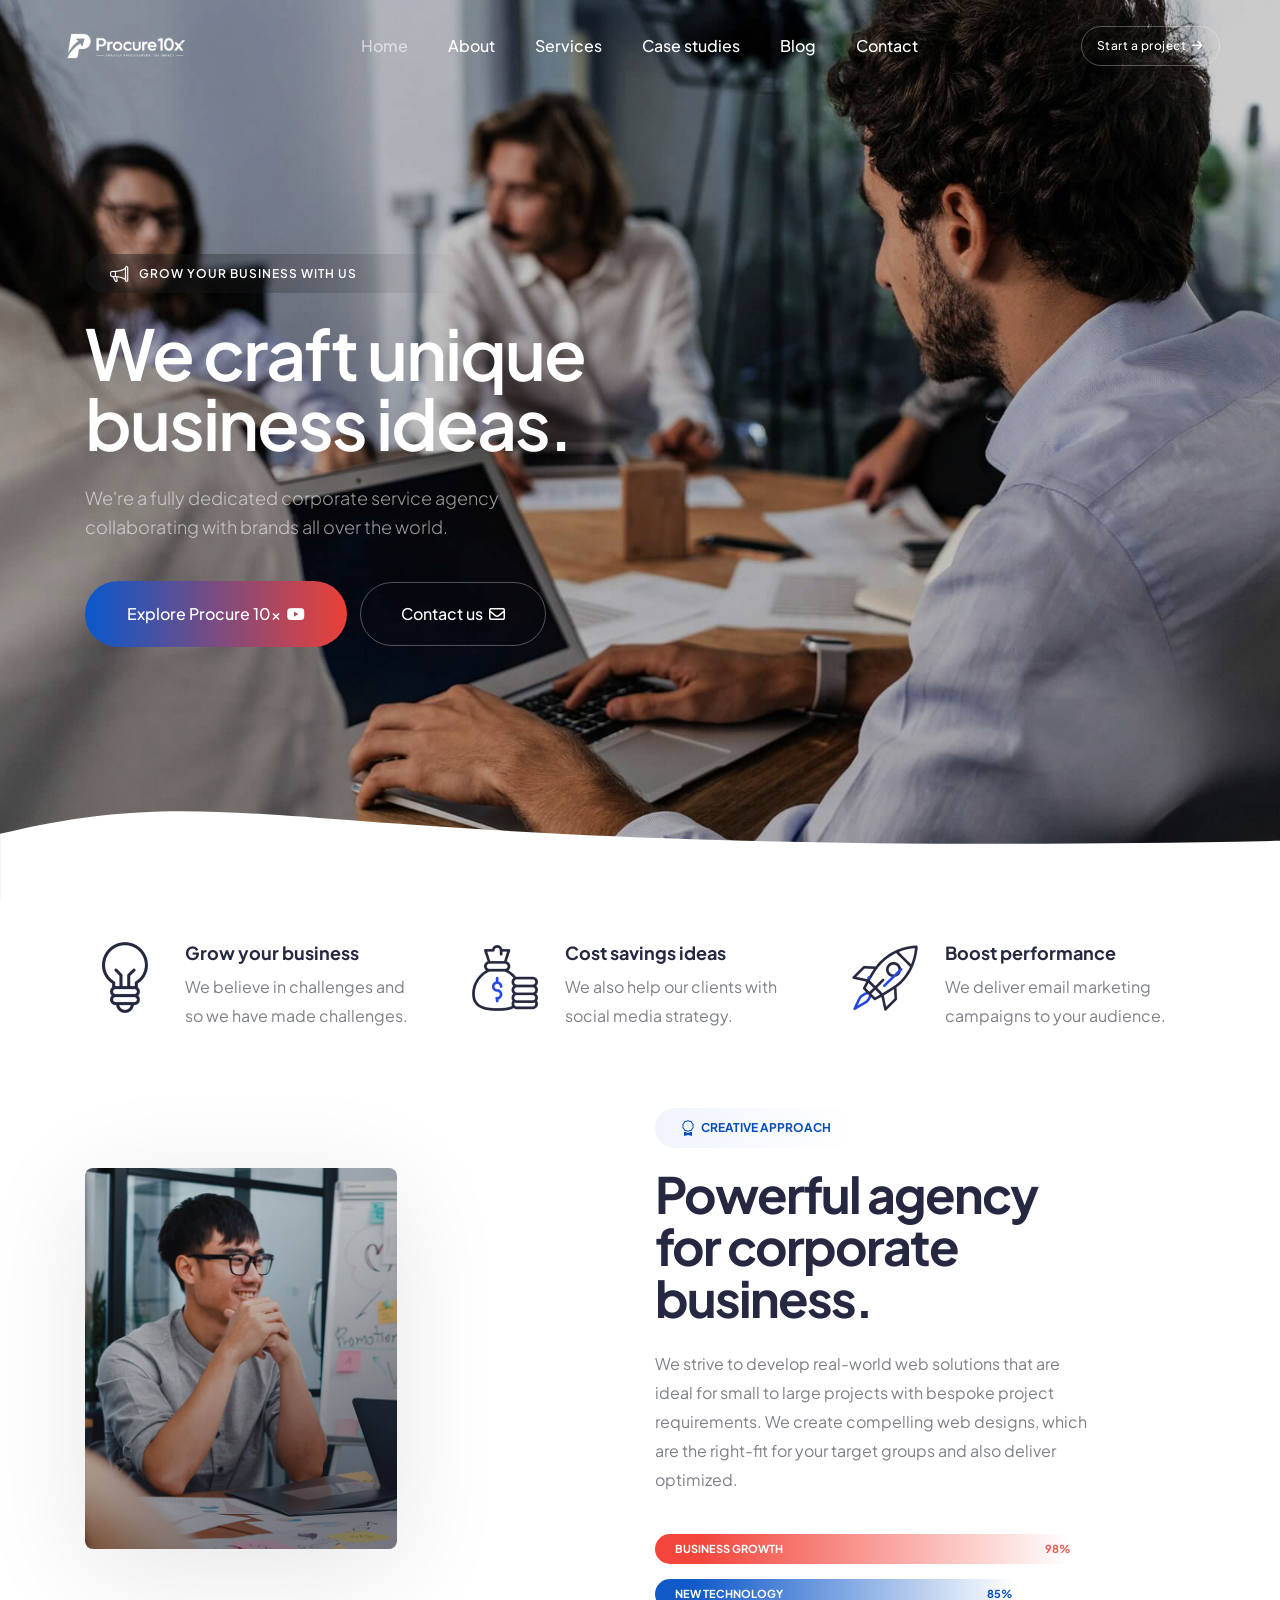
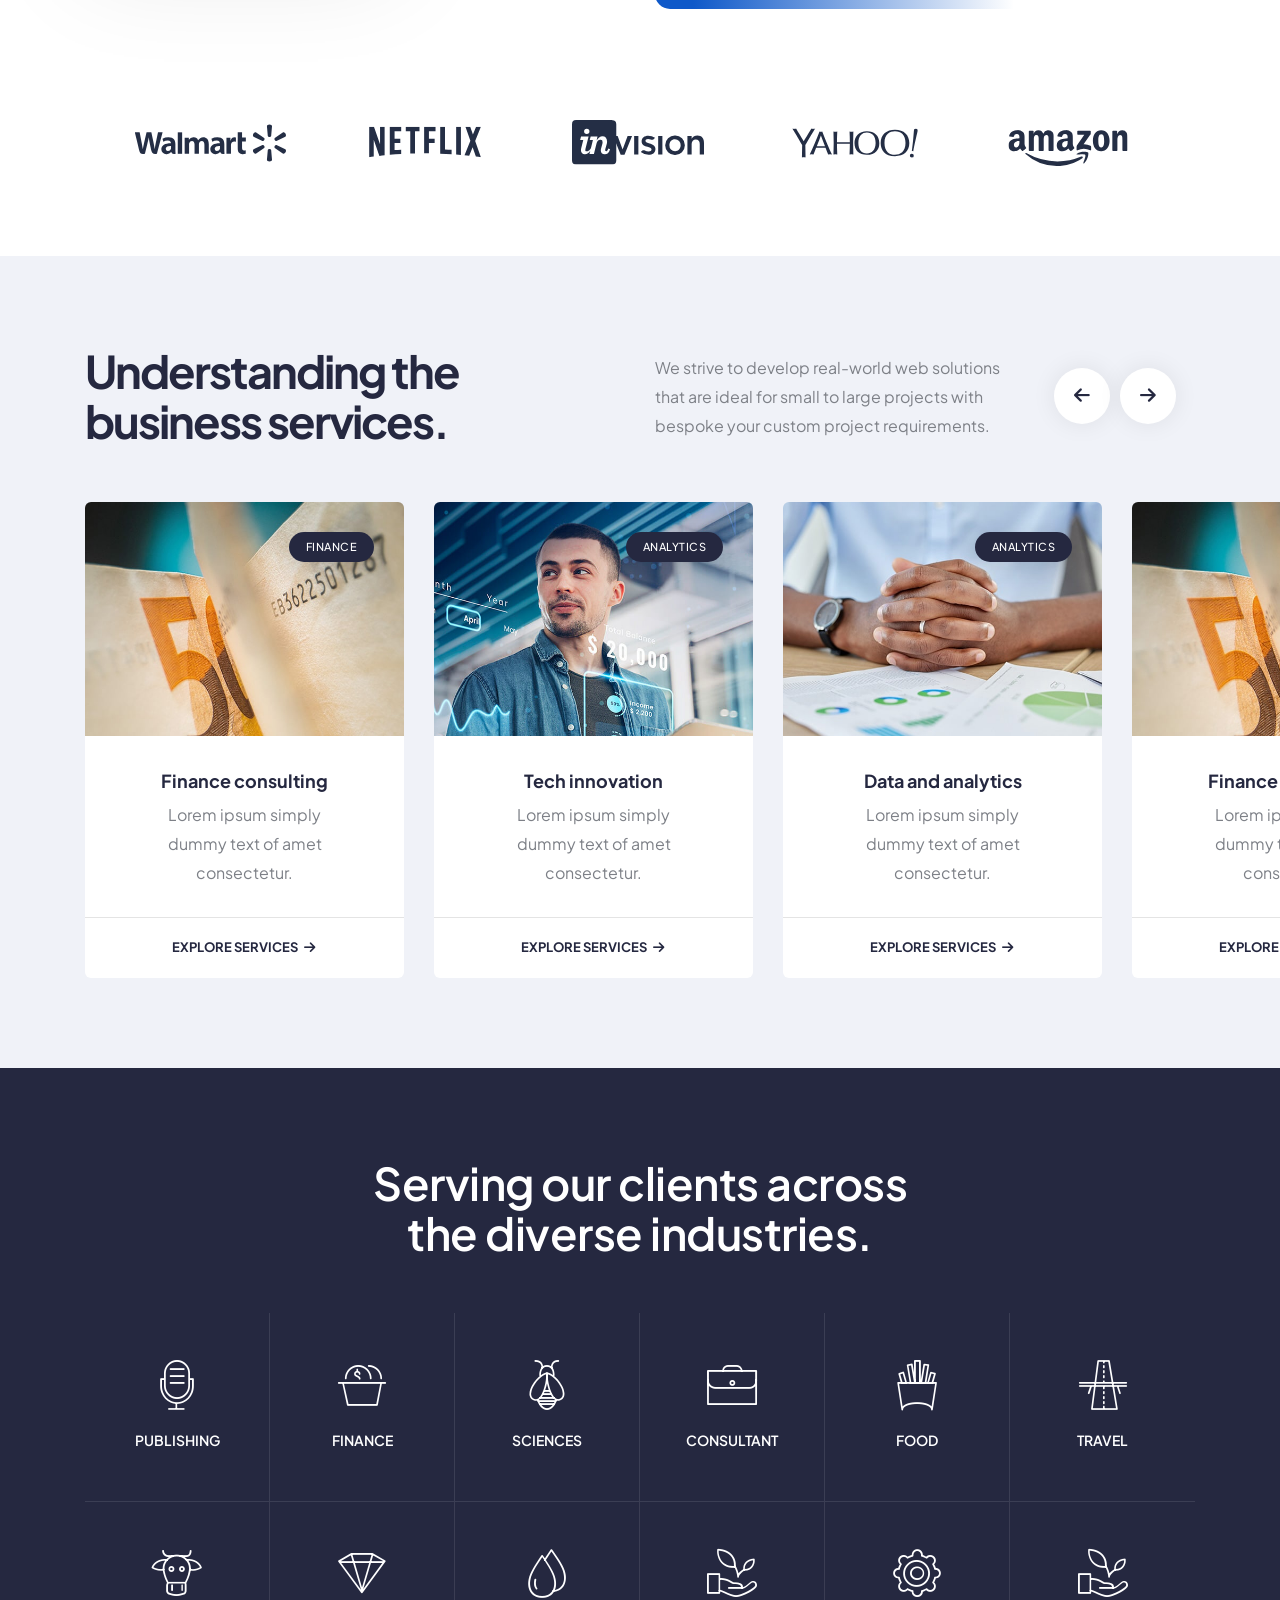
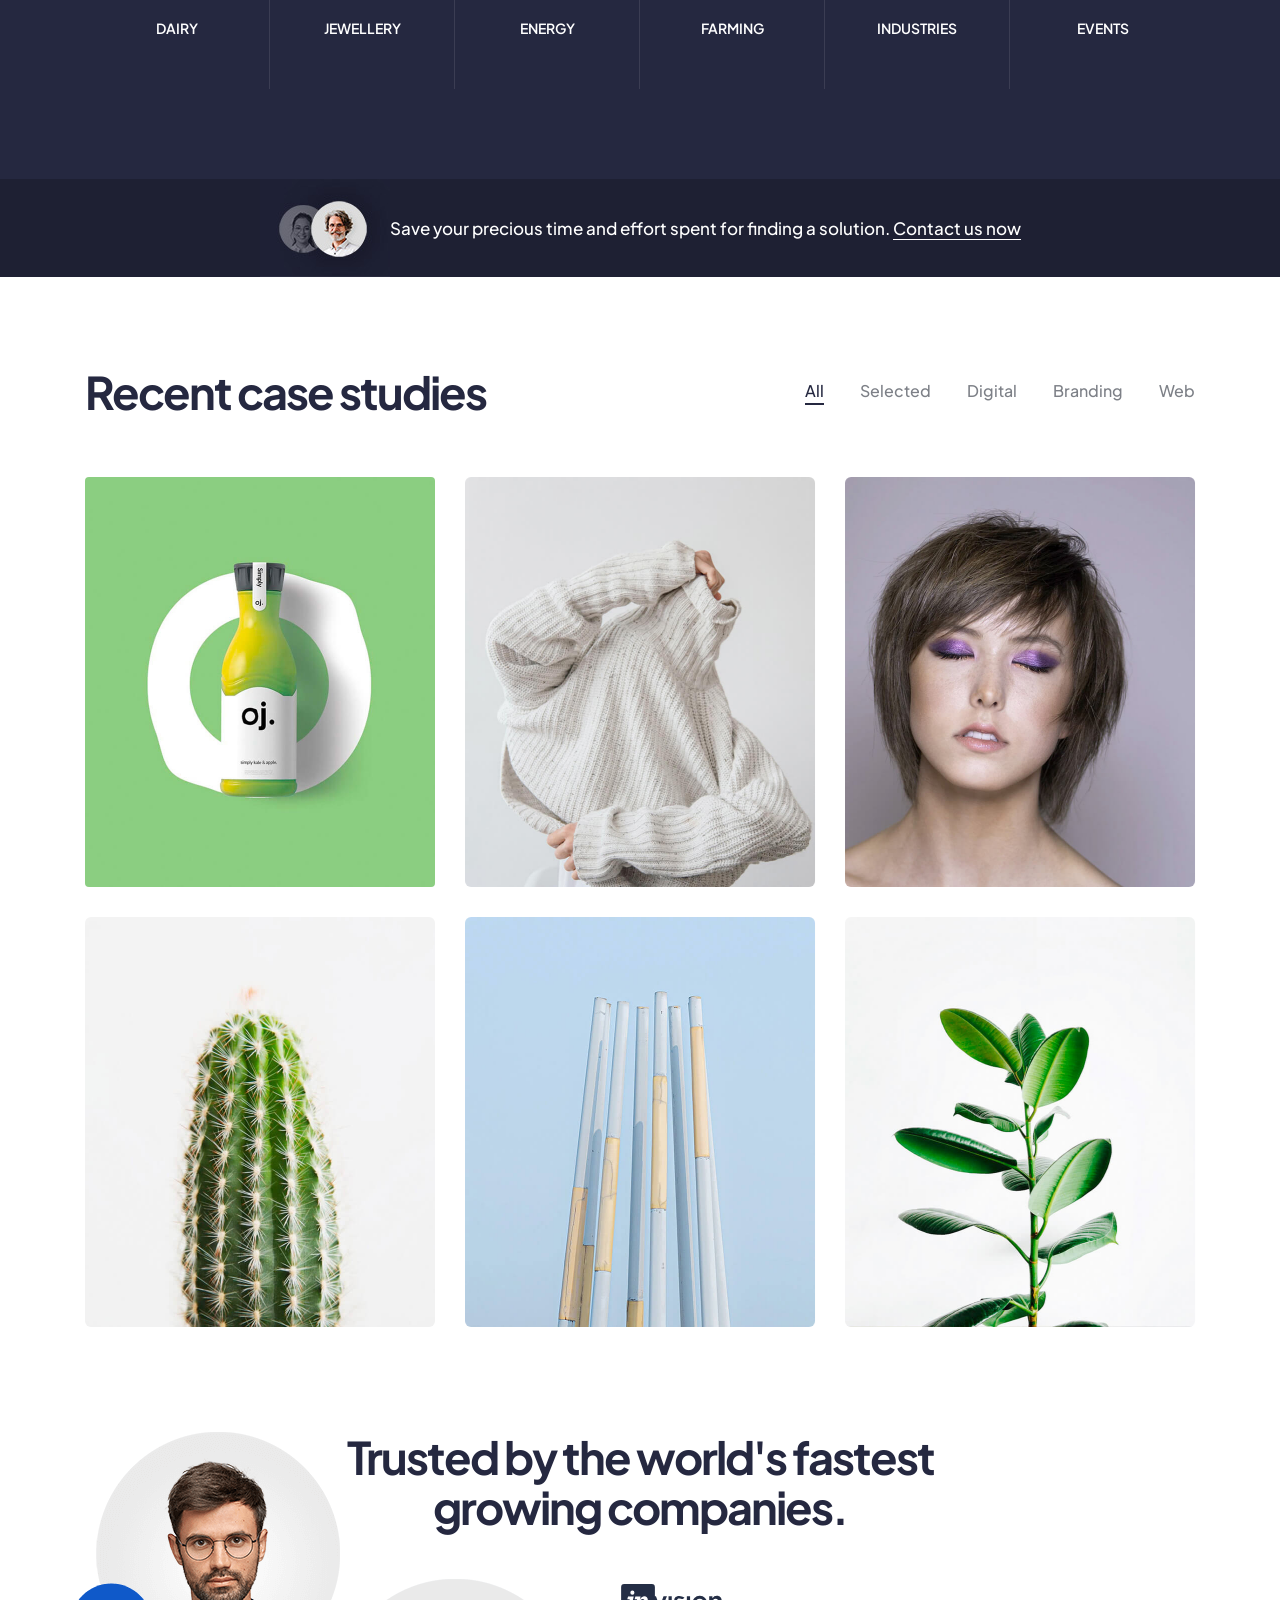
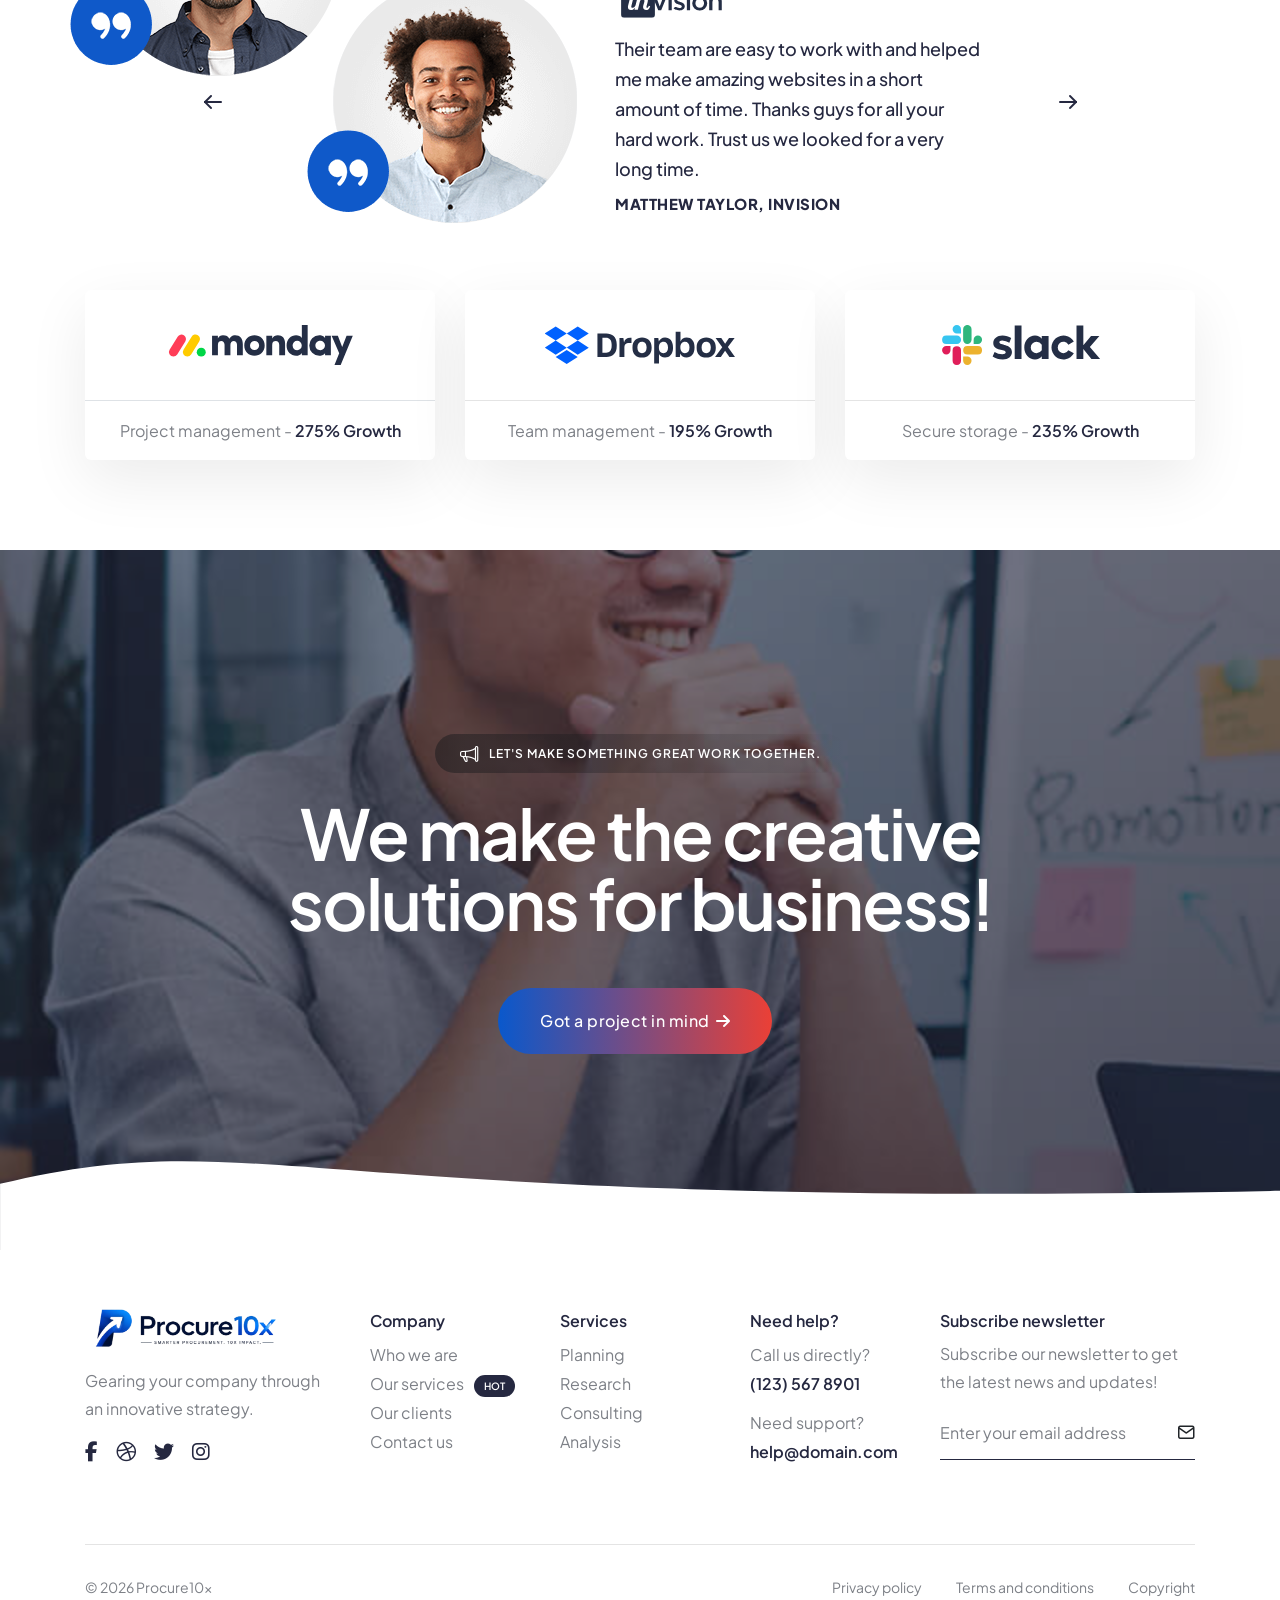
==== index.html @ 28dd2702 "initial commit" ====
<!DOCTYPE html>
<!-- saved from url=(0053) -->
<html class="no-js skrollr skrollr-desktop" lang="en" style=""><head><meta http-equiv="Content-Type" content="text/html; charset=UTF-8">
        <title> Procure 10X - Smarter Procurement 10x Impact</title>
        
        <meta http-equiv="X-UA-Compatible" content="IE=edge">
        <meta name="author" content="ThemeZaa">
        <meta name="viewport" content="width=device-width,initial-scale=1.0">
        <meta name="description" content="Procure 10X - Smarter Procurement 10x Impact.">
        <!-- favicon icon -->
        <link rel="shortcut icon" href="#">
        <link rel="apple-touch-icon" href="#">
        <link rel="apple-touch-icon" sizes="72x72" href="#">
        <link rel="apple-touch-icon" sizes="114x114" href="#">
        <!-- google fonts preconnect -->
        <link rel="preconnect" href="https://fonts.googleapis.com/" crossorigin="">
        <link rel="preconnect" href="https://fonts.gstatic.com/" crossorigin="">
        <!-- style sheets and font icons -->

        <link rel="stylesheet" href="./assets/css/vendors.min.css">
        <link rel="stylesheet" href="./assets/css/icon.min.css">
        <link rel="stylesheet" href="./assets/css/style.min.css">
        <link rel="stylesheet" href="./assets/css/responsive.min.css">
        <link rel="stylesheet" href="./assets/css/it-business.css">

        <link
  rel="stylesheet"
  href="https://cdnjs.cloudflare.com/ajax/libs/font-awesome/6.5.2/css/all.min.css"
/>
</head>
    <body data-mobile-nav-style="full-screen-menu" data-mobile-nav-bg-color="#252840">  
        <!-- start header -->
        <header class=""> 
            <!-- start navigation -->
            <nav class="navbar navbar-expand-lg header-transparent bg-transparent header-reverse glass-effect" data-header-hover="light">
                <div class="container-fluid">
                    <div class="col-auto col-xxl-3 col-lg-2 me-lg-0 me-auto">
                        <a class="navbar-brand" href="#">
                            <img src="./assets/img/logo-white.png" data-at2x="./assets/img/logo-white.png" alt="" class="default-logo" width="250" height="80">
                          
                         
                            <img src="./assets/img/logo.png" data-at2x="./assets/img/logo.png" alt="" class="alt-logo" width="0" height="0">
                           
                        </a>
                    </div>
                    <div class="col-auto col-xxl-6 col-lg-8 menu-order position-static">
                        <button class="navbar-toggler float-start collapsed" type="button" data-bs-toggle="collapse" data-bs-target="#navbarNav" aria-controls="#navbarNav-clone" aria-label="Toggle navigation" data-target="#navbarNav-clone" aria-expanded="false">
                            <span class="navbar-toggler-line"></span>
                            <span class="navbar-toggler-line"></span>
                            <span class="navbar-toggler-line"></span>
                            <span class="navbar-toggler-line"></span>
                        </button>
                        <div class="collapse navbar-collapse justify-content-center" id="navbarNav"> 
                            <ul class="navbar-nav"> 
                                <li class="nav-item active"><a href="#" class="nav-link">Home</a></li>
                                <li class="nav-item"><a href="#" class="nav-link">About</a></li> 
                                <li class="nav-item dropdown dropdown-with-icon-style02">
                                    <a href="#" class="nav-link">Services</a>
                                    <i class="fa-solid fa-angle-down dropdown-toggle" id="navbarDropdownMenuLink" role="button" data-bs-toggle="dropdown" aria-expanded="false"></i>
                                    <ul class="dropdown-menu" aria-labelledby="navbarDropdownMenuLink"> 
                                        <li><a href="#"><i class="bi bi-briefcase"></i>Data analytics</a></li>
                                        <li><a href="#"><i class="bi bi-clipboard-data"></i>Finance consulting</a></li>
                                        <li><a href="#"><i class="bi bi-peace"></i>Technology innovation</a></li>
                                        <li><a href="#"><i class="bi bi-bar-chart-line"></i>Digital commerce</a></li>
                                        <li><a href="#"><i class="bi bi-send-check"></i>Artificial intelligence</a></li>
                                        <li><a href="#"><i class="bi bi-globe2"></i>Cloud computing</a></li>
                                    </ul>
                                </li>
                                <li class="nav-item"><a href="#" class="nav-link">Case studies</a></li>
                                <li class="nav-item"><a href="#" class="nav-link">Blog</a></li>
                                <li class="nav-item"><a href="#" class="nav-link">Contact</a></li>
                            </ul>
                        </div>
                    </div>
                    <div class="col-auto col-xxl-3 col-lg-2 text-end d-none d-sm-flex">
                        <div class="header-icon">
                            <div class="header-button"><a href="#" class="btn btn-large btn-transparent-white-light btn-rounded text-transform-none border-1">Start a project<i class="fa-solid fa-arrow-right"></i></a></div>
                        </div>  
                    </div>
                </div>
            </nav>
            <!-- end navigation -->
        </header>
        <!-- end header -->  
        <!-- start hero section -->
        <div class="page-layout"><section class="cover-background full-screen ipad-top-space-margin py-0 md-h-750px sm-h-650px" style="background-image: url('./assets/img/bg-procure.jpg'); margin-top: inherit; height: 631px;">
            <div class="opacity-very-light bg-black"></div>
            <div class="shape-image-animation bottom-0 p-0 w-100 d-none d-md-block"> 
                <svg xmlns="http://www.w3.org/2000/svg" widht="3000" height="400" viewBox="0 180 2500 200" fill="#ffffff"> 
                <path class="st1" d="M 0 250 C 1200 400 1200 50 3000 250 L 3000 550 L 0 550 L 0 250">
                <animate attributeName="d" dur="5s" values="M 0 250 C 1200 400 1200 50 3000 250 L 3000 550 L 0 550 L 0 250;
                            M 0 250 C 400 50 400 400 3000 250 L 3000 550 L 0 550 L 0 250;
                            M 0 250 C 1200 400 1200 50 3000 250 L 3000 550 L 0 550 L 0 250" repeatCount="indefinite"></animate>
                </path>
                </svg>
            </div> 
            <div class="container h-100"> 
                <div class="row align-items-center h-100">
                    <div class="col-xl-6 col-lg-8 col-md-10 position-relative z-index-1 appear anime-child anime-complete" data-anime="{ &quot;el&quot;: &quot;childs&quot;, &quot;translateY&quot;: [0, 0], &quot;perspective&quot;: [1200,1200], &quot;scale&quot;: [1.05, 1], &quot;rotateX&quot;: [30, 0], &quot;opacity&quot;: [0,1], &quot;duration&quot;: 800, &quot;delay&quot;: 200, &quot;staggervalue&quot;: 300, &quot;easing&quot;: &quot;easeOutQuad&quot; }">   
                        <span class="ps-25px pe-25px pt-5px pb-5px mb-25px text-uppercase text-white fs-12 ls-1px fw-600 border-radius-100px bg-gradient-dark-gray-transparent d-flex w-70 sm-w-100" el="childs" staggervalue="300" easing="easeOutQuad" style=""><i class="bi bi-megaphone text-white icon-small me-10px"></i>Grow your business with us</span>
                        <h1 class="text-white fw-600 ls-minus-2px mb-25px" style="" el="childs" staggervalue="300" easing="easeOutQuad">We craft unique business ideas.</h1> 
                        <div style="" el="childs" staggervalue="300" easing="easeOutQuad"><p class="fw-300 fs-18 w-85 sm-w-95 text-white opacity-6">We're a fully dedicated corporate service agency collaborating with brands all over the world.</p></div>
                        <a href="#" target="blank" class="btn btn-extra-large btn-switch-text btn-gradient-purple-pink btn-rounded me-10px ls-0px mt-15px" style="" el="childs" staggervalue="300" easing="easeOutQuad">
                            <span>
                                <span class="btn-double-text" data-text="Explore">Explore Procure 10x</span>
                                <span><i class="fa-brands fa-youtube"></i></span>
                            </span>
                        </a>
                        <a href="#" class="btn btn-extra-large btn-switch-text btn-transparent-white-light btn-rounded border-1 ls-0px mt-15px" style="" el="childs" staggervalue="300" easing="easeOutQuad">
                            <span>
                                <span class="btn-double-text" data-text="Contact us">Contact us</span>
                                <span><i class="fa-regular fa-envelope"></i></span>
                            </span>
                        </a>
                    </div>  
                </div> 
            </div>
        </section><section class="pt-3 sm-pt-50px">
            <div class="container">
                <div class="row row-cols-1 row-cols-lg-3 row-cols-md-2 justify-content-center mb-7 appear anime-child anime-complete" data-anime="{ &quot;el&quot;: &quot;childs&quot;, &quot;translateY&quot;: [30, 0], &quot;opacity&quot;: [0,1], &quot;duration&quot;: 600, &quot;delay&quot;:0, &quot;staggervalue&quot;: 300, &quot;easing&quot;: &quot;easeOutQuad&quot; }">
                    <!-- start features box item -->
                    <div class="col icon-with-text-style-01 md-mb-30px" style="" el="childs" staggervalue="300" easing="easeOutQuad">
                        <div class="feature-box feature-box-left-icon last-paragraph-no-margin">
                            <div class="feature-box-icon me-20px">
                                <img src="./assets/img/demo-it-business-icon-01.webp" alt="" data-no-retina="">
                            </div>
                            <div class="feature-box-content">
                                <span class="d-inline-block fs-18 text-dark-gray fw-700 mb-5px">Grow your business</span>
                                <p class="w-80 xl-w-90 lg-w-100">We believe in challenges and so we have made challenges.</p>
                            </div>
                        </div>
                    </div>
                    <!-- end features box item -->
                    <!-- start features box item -->
                    <div class="col icon-with-text-style-01 md-mb-30px" style="" el="childs" staggervalue="300" easing="easeOutQuad">
                        <div class="feature-box feature-box-left-icon last-paragraph-no-margin">
                            <div class="feature-box-icon me-20px">
                                <img src="./assets/img/demo-it-business-icon-02.gif" alt="" data-no-retina="">
                            </div>
                            <div class="feature-box-content">
                                <span class="d-inline-block fs-18 text-dark-gray fw-700 mb-5px">Cost savings ideas</span>
                                <p class="w-80 xl-w-90 lg-w-100">We also help our clients with social media strategy.</p>
                            </div>
                        </div>
                    </div>
                    <!-- end features box item -->
                    <!-- start features box item -->
                    <div class="col icon-with-text-style-01 md-mb-30px" style="" el="childs" staggervalue="300" easing="easeOutQuad">
                        <div class="feature-box feature-box-left-icon last-paragraph-no-margin">
                            <div class="feature-box-icon me-20px">
                                <img src="./assets/img/demo-it-business-icon-03.webp" alt="" data-no-retina="">
                            </div>
                            <div class="feature-box-content">
                                <span class="d-inline-block fs-18 text-dark-gray fw-700 mb-5px">Boost performance</span>
                                <p class="w-80 xl-w-90 lg-w-100">We deliver email marketing campaigns to your audience.</p>
                            </div>
                        </div>
                    </div>
                    <!-- end features box item --> 
                </div>
                <div class="row mb-10 align-items-center">
                    <div class="col-lg-5 position-relative md-mb-20">
                        <div class="w-70 xs-w-80 shadow-in" data-animation-delay="50" data-shadow-animation="true">
                            <img src="./assets/img/demo-it-business-01.jpg" alt="" class="border-radius-8px w-100" data-no-retina="">
                        </div>
                        <div class="w-60 overflow-hidden position-absolute right-minus-15px xs-right-15px xs-w-60 bottom-minus-50px skrollable shadow-in skrollable-before" data-shadow-animation="true" data-animation-delay="250" data-bottom-top="transform: translateY(50px)" data-top-bottom="transform: translateY(-50px)" style="transform: translateY(50px);">
                            <img src="./assets/img/demo-it-business-02.jpg" alt="" class="border-radius-8px w-100 box-shadow-quadruple-large" data-no-retina="">
                        </div>
                    </div>
                    <div class="col-xl-5 col-lg-6 offset-lg-1 appear anime-child anime-complete" data-anime="{ &quot;el&quot;: &quot;childs&quot;, &quot;translateY&quot;: [30, 0], &quot;opacity&quot;: [0,1], &quot;duration&quot;: 600, &quot;delay&quot;:0, &quot;staggervalue&quot;: 300, &quot;easing&quot;: &quot;easeOutQuad&quot; }">
                        <span class="ps-25px pe-25px mb-20px text-uppercase text-base-color fs-12 lh-40 fw-700 border-radius-100px bg-gradient-very-light-gray-transparent d-inline-flex" el="childs" staggervalue="300" easing="easeOutQuad" style=""><i class="bi bi-award fs-16 me-5px"></i>Creative approach</span>
                        <h3 class="text-dark-gray fs-50 fw-700 ls-minus-2px" style="" el="childs" staggervalue="300" easing="easeOutQuad">Powerful agency for corporate business.</h3>
                        <p class="mb-40px sm-mb-25px" style="" el="childs" staggervalue="300" easing="easeOutQuad">We strive to develop real-world web solutions that are ideal for small to large projects with bespoke project requirements. We create compelling web designs, which are the right-fit for your target groups and also deliver optimized.</p>
                        <div class="progress-bar-style-02" style="" el="childs" staggervalue="300" easing="easeOutQuad">
                            <!-- start progress bar item -->
                            <div class="progress mb-15px border-radius-50px fw-700 fs-11 lh-11 text-white bg-white">
                                <div class="progress-bar bg-gradient-flamingo-red-transparent m-0 appear" role="progressbar" aria-valuenow="98" aria-valuemin="0" aria-valuemax="100" aria-label="business" style="width: 98%;">
                                    <span class="progress-bar-percent text-flamingo">98%</span>
                                </div>
                                <div class="progress-bar-title text-uppercase">business growth</div>
                            </div>
                            <!-- end progress bar item -->
                            <!-- start progress bar item -->
                            <div class="progress border-radius-50px fw-700 fs-11 lh-11 text-white bg-white">
                                <div class="progress-bar bg-gradient-base-color-transparent m-0 appear" role="progressbar" aria-valuenow="85" aria-valuemin="0" aria-valuemax="100" aria-label="technology" style="width: 85%;">
                                    <span class="progress-bar-percent text-base-color">85%</span>
                                </div>
                                <div class="progress-bar-title text-uppercase">new technology</div>
                            </div>
                            <!-- end progress bar item -->
                        </div>
                    </div>
                </div>
                <div class="row row-cols-1 row-cols-lg-5 row-cols-md-3 row-cols-sm-2 clients-style-06 justify-content-center ps-3 pe-3 xs-mt-40px appear anime-child anime-complete" data-anime="{ &quot;el&quot;: &quot;childs&quot;, &quot;scale&quot;: [0.8,1], &quot;opacity&quot;: [0,1], &quot;duration&quot;: 600, &quot;delay&quot;:0, &quot;staggervalue&quot;: 300, &quot;easing&quot;: &quot;easeOutQuad&quot; }">
                    <!-- start client item -->
                    <div class="col client-box text-center md-mb-40px" style="" el="childs" staggervalue="300" easing="easeOutQuad">
                        <a href="#"><img src="./assets/img/logo-walmart-dark-blue.svg" alt="" data-no-retina=""></a>
                    </div>
                    <!-- end client item -->
                    <!-- start client item -->
                    <div class="col client-box text-center md-mb-40px" style="" el="childs" staggervalue="300" easing="easeOutQuad">
                        <a href="#"><img src="./assets/img/logo-netflix-dark-blue.svg" alt="" data-no-retina=""></a>
                    </div>
                    <!-- end client item -->
                    <!-- start client item -->
                    <div class="col client-box text-center md-mb-40px" style="" el="childs" staggervalue="300" easing="easeOutQuad">
                        <a href="#"><img src="./assets/img/logo-invision-dark-blue.svg" alt="" data-no-retina=""></a>
                    </div>
                    <!-- end client item -->
                    <!-- start client item -->
                    <div class="col client-box text-center sm-mb-40px" style="" el="childs" staggervalue="300" easing="easeOutQuad">
                        <a href="#"><img src="./assets/img/logo-yahoo-dark-blue.svg" alt="" data-no-retina=""></a>
                    </div> 
                    <!-- end client item -->
                    <!-- start client item -->
                    <div class="col client-box text-center" style="" el="childs" staggervalue="300" easing="easeOutQuad">
                        <a href="#"><img src="./assets/img/logo-amazon-dark-blue.svg" alt="" data-no-retina=""></a>
                    </div> 
                    <!-- end client item -->
                </div> 
            </div>
        </section><section class="overflow-hidden bg-very-light-gray position-relative">
            <div class="container">
                <div class="row align-items-center mb-5 sm-mb-30px text-center text-lg-start appear anime-child anime-complete" data-anime="{ &quot;el&quot;: &quot;childs&quot;, &quot;translateY&quot;: [30, 0], &quot;opacity&quot;: [0,1], &quot;duration&quot;: 600, &quot;delay&quot;:0, &quot;staggervalue&quot;: 300, &quot;easing&quot;: &quot;easeOutQuad&quot; }">
                    <div class="col-lg-5 md-mb-30px" style="" el="childs" staggervalue="300" easing="easeOutQuad"> 
                        <h3 class="text-dark-gray fw-700 ls-minus-2px mb-0">Understanding the business services.</h3>
                    </div> 
                    <div class="col-lg-4 offset-xl-1 last-paragraph-no-margin md-mb-30px" style="" el="childs" staggervalue="300" easing="easeOutQuad"> 
                        <p>We strive to develop real-world web solutions that are ideal for small to large projects with bespoke your custom project requirements.</p>
                    </div> 
                    <div class="col-xl-2 col-lg-3 d-flex justify-content-center" style="" el="childs" staggervalue="300" easing="easeOutQuad">
                        <!-- start slider navigation -->
                        <div class="slider-one-slide-prev-1 icon-small text-dark-gray swiper-button-prev slider-navigation-style-04 bg-white box-shadow-large" tabindex="0" role="button" aria-label="Previous slide" aria-controls="swiper-wrapper-e5eeee10bd798f6f5"><i class="fa-solid fa-arrow-left"></i></div>
                        <div class="slider-one-slide-next-1 icon-small text-dark-gray swiper-button-next slider-navigation-style-04 bg-white box-shadow-large" tabindex="0" role="button" aria-label="Next slide" aria-controls="swiper-wrapper-e5eeee10bd798f6f5"><i class="fa-solid fa-arrow-right"></i></div> 
                        <!-- end slider navigation -->
                    </div>
                </div>
                <div class="row align-items-center appear anime-complete" data-anime="{ &quot;opacity&quot;: [0,1], &quot;duration&quot;: 600, &quot;delay&quot;:0, &quot;staggervalue&quot;: 300, &quot;easing&quot;: &quot;easeOutQuad&quot; }" staggervalue="300" easing="easeOutQuad" style="">
                    <div class="col-12">
                        <div class="outside-box-right-20 sm-outside-box-right-0">
                            <div class="swiper magic-cursor slider-one-slide swiper-initialized swiper-horizontal swiper-backface-hidden" data-slider-options="{ &quot;slidesPerView&quot;: 1, &quot;spaceBetween&quot;: 30, &quot;loop&quot;: true, &quot;navigation&quot;: { &quot;nextEl&quot;: &quot;.slider-one-slide-next-1&quot;, &quot;prevEl&quot;: &quot;.slider-one-slide-prev-1&quot; }, &quot;autoplay&quot;: { &quot;delay&quot;: 4000, &quot;disableOnInteraction&quot;: false }, &quot;keyboard&quot;: { &quot;enabled&quot;: true, &quot;onlyInViewport&quot;: true }, &quot;breakpoints&quot;: { &quot;1200&quot;: { &quot;slidesPerView&quot;: 4 }, &quot;992&quot;: { &quot;slidesPerView&quot;: 3 }, &quot;768&quot;: { &quot;slidesPerView&quot;: 2 }, &quot;320&quot;: { &quot;slidesPerView&quot;: 1 } }, &quot;effect&quot;: &quot;slide&quot; }">
                                <div class="swiper-wrapper" id="swiper-wrapper-e5eeee10bd798f6f5" aria-live="off" style="transition-duration: 0ms; transform: translate3d(-1396px, 0px, 0px); transition-delay: 0ms;">
                                    <!-- start slider item --> 
                                    
                                    <!-- end slider item -->
                                    <!-- start slider item --> 
                                    
                                    <!-- end slider item -->
                                    <!-- start slider item --> 
                                    
                                    <!-- end slider item -->
                                    <!-- start slider item --> 
                                    
                                    <!-- end slider item -->
                                    <!-- start slider item --> 
                                    
                                    <!-- end slider item -->
                                    <!-- start slider item --> 
                                    
                                    <!-- end slider item -->
                                    <!-- start slider item --> 
                                    
                                    <!-- end slider item -->
                                    <!-- start slider item --> 
                                    
                                    <!-- end slider item -->
                                <div class="swiper-slide" role="group" aria-label="4 / 8" style="width: 319px; margin-right: 30px;" data-swiper-slide-index="3">
                                        <!-- start services box style --> 
                                        <div class="services-box-style-03 last-paragraph-no-margin border-radius-6px overflow-hidden">
                                            <div class="position-relative">
                                                <a href="#"><img src="./assets/img/demo-it-business-06.jpg" alt="" data-no-retina=""></a>
                                                <a href="#" class="btn btn-very-small btn-rounded btn-dark-gray text-white btn-box-shadow ps-15px pe-15px pt-5px pb-5px lh-16 position-absolute right-30px top-30px text-uppercase">Digital</a>
                                            </div>
                                            <div class="bg-white">
                                                <div class="ps-65px pe-65px pt-30px pb-30px text-center">
                                                    <a href="#" class="d-inline-block fs-18 fw-700 text-dark-gray mb-5px">Digital commerce</a>
                                                    <p>Lorem ipsum simply dummy text of amet consectetur.</p> 
                                                </div> 
                                                <div class="d-flex justify-content-center border-top border-color-extra-medium-gray pt-20px pb-20px ps-50px pe-50px position-relative text-center">
                                                    <a href="#" class="btn btn-link btn-hover-animation-switch btn-medium fw-700 text-dark-gray text-uppercase">
                                                        <span>
                                                            <span class="btn-text">Explore services</span>
                                                            <span class="btn-icon"><i class="fa-solid fa-arrow-right"></i></span>
                                                            <span class="btn-icon"><i class="fa-solid fa-arrow-right"></i></span>
                                                        </span> 
                                                    </a>
                                                </div>
                                            </div>
                                        </div>
                                        <!-- end services box style -->
                                    </div><div class="swiper-slide" role="group" aria-label="5 / 8" style="width: 319px; margin-right: 30px;" data-swiper-slide-index="4">
                                        <!-- start services box style --> 
                                        <div class="services-box-style-03 last-paragraph-no-margin border-radius-4px overflow-hidden">
                                            <div class="position-relative">
                                                <a href="#"><img src="./assets/img/demo-it-business-services-06.jpg" alt="" data-no-retina=""></a>
                                                <a href="#" class="btn btn-very-small btn-rounded btn-dark-gray text-white btn-box-shadow ps-15px pe-15px pt-5px pb-5px lh-16 position-absolute right-30px top-30px text-uppercase">Digital</a>
                                            </div>
                                            <div class="bg-white">
                                                <div class="ps-65px pe-65px pt-30px pb-30px text-center">
                                                    <a href="#" class="d-inline-block fs-18 fw-700 text-dark-gray mb-5px">Cloud computing</a>
                                                    <p>Lorem ipsum simply dummy text of amet consectetur.</p> 
                                                </div> 
                                                <div class="d-flex justify-content-center border-top border-color-extra-medium-gray pt-20px pb-20px ps-50px pe-50px position-relative text-center">
                                                    <a href="#" class="btn btn-link btn-hover-animation-switch btn-medium fw-700 text-dark-gray text-uppercase">
                                                        <span>
                                                            <span class="btn-text">Explore services</span>
                                                            <span class="btn-icon"><i class="fa-solid fa-arrow-right"></i></span>
                                                            <span class="btn-icon"><i class="fa-solid fa-arrow-right"></i></span>
                                                        </span> 
                                                    </a>
                                                </div>
                                            </div>
                                        </div>
                                        <!-- end services box style -->
                                    </div><div class="swiper-slide" role="group" aria-label="6 / 8" style="width: 319px; margin-right: 30px;" data-swiper-slide-index="5">
                                        <!-- start services box style --> 
                                        <div class="services-box-style-03 last-paragraph-no-margin border-radius-6px overflow-hidden">
                                            <div class="position-relative">
                                                <a href="#"><img src="./assets/img/demo-it-business-03.jpg" alt="" data-no-retina=""></a>
                                                <a href="#" class="btn btn-very-small btn-rounded btn-dark-gray text-white btn-box-shadow ps-15px pe-15px pt-5px pb-5px lh-16 position-absolute right-30px top-30px text-uppercase">analytics</a>
                                            </div>
                                            <div class="bg-white">
                                                <div class="ps-65px pe-65px pt-30px pb-30px text-center">
                                                    <a href="#" class="d-inline-block fs-18 fw-700 text-dark-gray mb-5px">Data and analytics</a>
                                                    <p>Lorem ipsum simply dummy text of amet consectetur.</p> 
                                                </div> 
                                                <div class="d-flex justify-content-center border-top border-color-extra-medium-gray pt-20px pb-20px ps-50px pe-50px position-relative text-center">
                                                    <a href="#" class="btn btn-link btn-hover-animation-switch btn-medium fw-700 text-dark-gray text-uppercase">
                                                        <span>
                                                            <span class="btn-text">Explore services</span>
                                                            <span class="btn-icon"><i class="fa-solid fa-arrow-right"></i></span>
                                                            <span class="btn-icon"><i class="fa-solid fa-arrow-right"></i></span>
                                                        </span> 
                                                    </a>
                                                </div>
                                            </div>
                                        </div>
                                        <!-- end services box style -->
                                    </div><div class="swiper-slide swiper-slide-prev" role="group" aria-label="7 / 8" style="width: 319px; margin-right: 30px;" data-swiper-slide-index="6">
                                        <!-- start services box style --> 
                                        <div class="services-box-style-03 last-paragraph-no-margin border-radius-6px overflow-hidden">
                                            <div class="position-relative">
                                                <a href="#"><img src="./assets/img/demo-it-business-04.jpg" alt="" data-no-retina=""></a>
                                                <a href="#" class="btn btn-very-small btn-rounded btn-dark-gray text-white btn-box-shadow ps-15px pe-15px pt-5px pb-5px lh-16 position-absolute right-30px top-30px text-uppercase">Finance</a>
                                            </div>
                                            <div class="bg-white">
                                                <div class="ps-65px pe-65px pt-30px pb-30px text-center">
                                                    <a href="#" class="d-inline-block fs-18 fw-700 text-dark-gray mb-5px">Finance consulting</a>
                                                    <p>Lorem ipsum simply dummy text of amet consectetur.</p> 
                                                </div> 
                                                <div class="d-flex justify-content-center border-top border-color-extra-medium-gray pt-20px pb-20px ps-50px pe-50px position-relative text-center">
                                                    <a href="#" class="btn btn-link btn-hover-animation-switch btn-medium fw-700 text-dark-gray text-uppercase">
                                                        <span>
                                                            <span class="btn-text">Explore services</span>
                                                            <span class="btn-icon"><i class="fa-solid fa-arrow-right"></i></span>
                                                            <span class="btn-icon"><i class="fa-solid fa-arrow-right"></i></span>
                                                        </span> 
                                                    </a>
                                                </div>
                                            </div>
                                        </div>
                                        <!-- end services box style --> 
                                    </div><div class="swiper-slide swiper-slide-active" role="group" aria-label="8 / 8" style="width: 319px; margin-right: 30px;" data-swiper-slide-index="7">
                                        <!-- start services box style --> 
                                        <div class="services-box-style-03 last-paragraph-no-margin border-radius-6px overflow-hidden">
                                            <div class="position-relative">
                                                <a href="#"><img src="./assets/img/demo-it-business-05.jpg" alt="" data-no-retina=""></a>
                                                <a href="#" class="btn btn-very-small btn-rounded btn-dark-gray text-white btn-box-shadow ps-15px pe-15px pt-5px pb-5px lh-16 position-absolute right-30px top-30px text-uppercase">analytics</a>
                                            </div>
                                            <div class="bg-white">
                                                <div class="ps-65px pe-65px pt-30px pb-30px text-center">
                                                    <a href="#" class="d-inline-block fs-18 fw-700 text-dark-gray mb-5px">Tech innovation</a>
                                                    <p>Lorem ipsum simply dummy text of amet consectetur.</p> 
                                                </div> 
                                                <div class="d-flex justify-content-center border-top border-color-extra-medium-gray pt-20px pb-20px ps-50px pe-50px position-relative text-center">
                                                    <a href="#" class="btn btn-link btn-hover-animation-switch btn-medium fw-700 text-dark-gray text-uppercase">
                                                        <span>
                                                            <span class="btn-text">Explore services</span>
                                                            <span class="btn-icon"><i class="fa-solid fa-arrow-right"></i></span>
                                                            <span class="btn-icon"><i class="fa-solid fa-arrow-right"></i></span>
                                                        </span> 
                                                    </a>
                                                </div>
                                            </div>
                                        </div>
                                        <!-- end services box style -->
                                    </div><div class="swiper-slide swiper-slide-next" role="group" aria-label="1 / 8" style="width: 319px; margin-right: 30px;" data-swiper-slide-index="0">
                                        <!-- start services box style --> 
                                        <div class="services-box-style-03 last-paragraph-no-margin border-radius-6px overflow-hidden">
                                            <div class="position-relative">
                                                <a href="#"><img src="./assets/img/demo-it-business-03.jpg" alt="" data-no-retina=""></a>
                                                <a href="#" class="btn btn-very-small btn-rounded btn-dark-gray text-white btn-box-shadow ps-15px pe-15px pt-5px pb-5px lh-16 position-absolute right-30px top-30px text-uppercase">analytics</a>
                                            </div>
                                            <div class="bg-white">
                                                <div class="ps-65px pe-65px pt-30px pb-30px text-center">
                                                    <a href="#" class="d-inline-block fs-18 fw-700 text-dark-gray mb-5px">Data and analytics</a>
                                                    <p>Lorem ipsum simply dummy text of amet consectetur.</p> 
                                                </div> 
                                                <div class="d-flex justify-content-center border-top border-color-extra-medium-gray pt-20px pb-20px ps-50px pe-50px position-relative text-center">
                                                    <a href="#" class="btn btn-link btn-hover-animation-switch btn-medium fw-700 text-dark-gray text-uppercase">
                                                        <span>
                                                            <span class="btn-text">Explore services</span>
                                                            <span class="btn-icon"><i class="fa-solid fa-arrow-right"></i></span>
                                                            <span class="btn-icon"><i class="fa-solid fa-arrow-right"></i></span>
                                                        </span> 
                                                    </a>
                                                </div>
                                            </div>
                                        </div>
                                        <!-- end services box style -->
                                    </div><div class="swiper-slide" role="group" aria-label="2 / 8" style="width: 319px; margin-right: 30px;" data-swiper-slide-index="1">
                                        <!-- start services box style --> 
                                        <div class="services-box-style-03 last-paragraph-no-margin border-radius-6px overflow-hidden">
                                            <div class="position-relative">
                                                <a href="#"><img src="./assets/img/demo-it-business-04.jpg" alt="" data-no-retina=""></a>
                                                <a href="#" class="btn btn-very-small btn-rounded btn-dark-gray text-white btn-box-shadow ps-15px pe-15px pt-5px pb-5px lh-16 position-absolute right-30px top-30px text-uppercase">Finance</a>
                                            </div>
                                            <div class="bg-white">
                                                <div class="ps-65px pe-65px pt-30px pb-30px text-center">
                                                    <a href="#" class="d-inline-block fs-18 fw-700 text-dark-gray mb-5px">Finance consulting</a>
                                                    <p>Lorem ipsum simply dummy text of amet consectetur.</p> 
                                                </div> 
                                                <div class="d-flex justify-content-center border-top border-color-extra-medium-gray pt-20px pb-20px ps-50px pe-50px position-relative text-center">
                                                    <a href="#" class="btn btn-link btn-hover-animation-switch btn-medium fw-700 text-dark-gray text-uppercase">
                                                        <span>
                                                            <span class="btn-text">Explore services</span>
                                                            <span class="btn-icon"><i class="fa-solid fa-arrow-right"></i></span>
                                                            <span class="btn-icon"><i class="fa-solid fa-arrow-right"></i></span>
                                                        </span> 
                                                    </a>
                                                </div>
                                            </div>
                                        </div>
                                        <!-- end services box style --> 
                                    </div><div class="swiper-slide" role="group" aria-label="3 / 8" style="width: 319px; margin-right: 30px;" data-swiper-slide-index="2">
                                        <!-- start services box style --> 
                                        <div class="services-box-style-03 last-paragraph-no-margin border-radius-6px overflow-hidden">
                                            <div class="position-relative">
                                                <a href="#"><img src="./assets/img/demo-it-business-05.jpg" alt="" data-no-retina=""></a>
                                                <a href="#" class="btn btn-very-small btn-rounded btn-dark-gray text-white btn-box-shadow ps-15px pe-15px pt-5px pb-5px lh-16 position-absolute right-30px top-30px text-uppercase">analytics</a>
                                            </div>
                                            <div class="bg-white">
                                                <div class="ps-65px pe-65px pt-30px pb-30px text-center">
                                                    <a href="#" class="d-inline-block fs-18 fw-700 text-dark-gray mb-5px">Tech innovation</a>
                                                    <p>Lorem ipsum simply dummy text of amet consectetur.</p> 
                                                </div> 
                                                <div class="d-flex justify-content-center border-top border-color-extra-medium-gray pt-20px pb-20px ps-50px pe-50px position-relative text-center">
                                                    <a href="#" class="btn btn-link btn-hover-animation-switch btn-medium fw-700 text-dark-gray text-uppercase">
                                                        <span>
                                                            <span class="btn-text">Explore services</span>
                                                            <span class="btn-icon"><i class="fa-solid fa-arrow-right"></i></span>
                                                            <span class="btn-icon"><i class="fa-solid fa-arrow-right"></i></span>
                                                        </span> 
                                                    </a>
                                                </div>
                                            </div>
                                        </div>
                                        <!-- end services box style -->
                                    </div></div>
                            <span class="swiper-notification" aria-live="assertive" aria-atomic="true"></span></div>
                        </div>
                    </div>
                </div> 
            </div> 
        </section><section class="bg-dark-gray">
            <div class="container">
                <div class="row justify-content-center mb-5 sm-mb-30px">
                    <div class="col-xl-6 col-lg-8 col-md-10 text-center appear anime-child anime-complete" data-anime="{ &quot;el&quot;: &quot;childs&quot;, &quot;translateY&quot;: [30, 0], &quot;opacity&quot;: [0,1], &quot;duration&quot;: 600, &quot;delay&quot;:0, &quot;staggervalue&quot;: 300, &quot;easing&quot;: &quot;easeOutQuad&quot; }">
                        <h3 class="text-white mb-0 fw-600" style="" el="childs" staggervalue="300" easing="easeOutQuad">Serving our clients across the diverse industries.</h3>
                    </div>
                </div>
                <div class="row row-cols-2 row-cols-md-4 row-cols-lg-6 g-0 appear anime-child anime-complete" data-anime="{ &quot;el&quot;: &quot;childs&quot;, &quot;translateY&quot;: [15, 0], &quot;opacity&quot;: [0,1], &quot;duration&quot;: 300, &quot;delay&quot;:0, &quot;staggervalue&quot;: 100, &quot;easing&quot;: &quot;easeOutQuad&quot; }">
                    <!-- start features box item -->
                    <div class="col icon-with-text-style-04 transition-inner-all" style="" el="childs" staggervalue="100" easing="easeOutQuad">
                        <div class="feature-box hover-box h-100 transition dark-hover pt-25 pb-25 xs-p-12 last-paragraph-no-margin overflow-hidden border-bottom border-end border-1 border-color-transparent-white-light border-color-transparent-on-hover">
                            <div class="feature-box-icon">
                                <i class="line-icon-Microphone-4 icon-extra-large text-white mb-15px"></i>
                            </div>
                            <div class="feature-box-content">
                                <span class="d-inline-block text-white fw-600 fs-14 text-uppercase">Publishing</span> 
                            </div>
                            <div class="feature-box-overlay bg-base-color"></div>
                        </div>  
                    </div>
                    <!-- end features box item -->
                    <!-- start features box item -->
                    <div class="col icon-with-text-style-04 transition-inner-all" style="" el="childs" staggervalue="100" easing="easeOutQuad">
                        <div class="feature-box hover-box h-100 transition dark-hover pt-25 pb-25 xs-p-12 last-paragraph-no-margin overflow-hidden border-bottom border-end border-1 sm-border-end-0 border-color-transparent-white-light border-color-transparent-on-hover">
                            <div class="feature-box-icon">
                                <i class="line-icon-Basket-Coins icon-extra-large text-white mb-15px"></i>
                            </div>
                            <div class="feature-box-content">
                                <span class="d-inline-block text-white fw-600 fs-14 text-uppercase">Finance</span> 
                            </div>
                            <div class="feature-box-overlay bg-base-color"></div>
                        </div>  
                    </div>
                    <!-- end features box item -->
                    <!-- start features box item -->
                    <div class="col icon-with-text-style-04 transition-inner-all" style="" el="childs" staggervalue="100" easing="easeOutQuad">
                        <div class="feature-box hover-box h-100 transition dark-hover pt-25 pb-25 xs-p-12 last-paragraph-no-margin overflow-hidden border-bottom border-end border-1 border-color-transparent-white-light border-color-transparent-on-hover">
                            <div class="feature-box-icon">
                                <i class="line-icon-Bee icon-extra-large text-white mb-15px"></i>
                            </div>
                            <div class="feature-box-content">
                                <span class="d-inline-block text-white fw-600 fs-14 text-uppercase">Sciences</span> 
                            </div>
                            <div class="feature-box-overlay bg-base-color"></div>
                        </div>  
                    </div>
                    <!-- end features box item -->
                    <!-- start features box item -->
                    <div class="col icon-with-text-style-04 transition-inner-all" style="" el="childs" staggervalue="100" easing="easeOutQuad">
                        <div class="feature-box hover-box h-100 transition dark-hover pt-25 pb-25 xs-p-12 last-paragraph-no-margin overflow-hidden border-bottom border-end border-1 md-border-end-0 border-color-transparent-white-light border-color-transparent-on-hover">
                            <div class="feature-box-icon">
                                <i class="line-icon-Management icon-extra-large text-white mb-15px"></i>
                            </div>
                            <div class="feature-box-content">
                                <span class="d-inline-block text-white fw-600 fs-14 text-uppercase">Consultant</span> 
                            </div>
                            <div class="feature-box-overlay bg-base-color"></div>
                        </div>  
                    </div>
                    <!-- end features box item -->
                    <!-- start features box item -->
                    <div class="col icon-with-text-style-04 transition-inner-all" style="" el="childs" staggervalue="100" easing="easeOutQuad">
                        <div class="feature-box hover-box h-100 transition dark-hover pt-25 pb-25 xs-p-12 last-paragraph-no-margin overflow-hidden border-bottom border-end border-1 border-color-transparent-white-light border-color-transparent-on-hover">
                            <div class="feature-box-icon">
                                <i class="line-icon-French-Fries icon-extra-large text-white mb-15px"></i>
                            </div>
                            <div class="feature-box-content">
                                <span class="d-inline-block text-white fw-600 fs-14 text-uppercase">Food</span> 
                            </div>
                            <div class="feature-box-overlay bg-base-color"></div>
                        </div>  
                    </div>
                    <!-- end features box item -->
                    <!-- start features box item -->
                    <div class="col icon-with-text-style-04 transition-inner-all" style="" el="childs" staggervalue="100" easing="easeOutQuad">
                        <div class="feature-box hover-box h-100 transition dark-hover pt-25 pb-25 xs-p-12 last-paragraph-no-margin overflow-hidden border-bottom border-1 md-border-end sm-border-end-0 border-color-transparent-white-light border-color-transparent-on-hover">
                            <div class="feature-box-icon">
                                <i class="line-icon-Road-3 icon-extra-large text-white mb-15px"></i>
                            </div>
                            <div class="feature-box-content">
                                <span class="d-inline-block text-white fw-600 fs-14 text-uppercase">Travel</span> 
                            </div>
                            <div class="feature-box-overlay bg-base-color"></div>
                        </div>  
                    </div>
                    <!-- end features box item -->
                    <!-- start features box item -->
                    <div class="col icon-with-text-style-04 transition-inner-all" style="" el="childs" staggervalue="100" easing="easeOutQuad">
                        <div class="feature-box hover-box h-100 transition dark-hover pt-25 pb-25 xs-p-12 last-paragraph-no-margin overflow-hidden border-end border-1 md-border-bottom border-color-transparent-white-light border-color-transparent-on-hover">
                            <div class="feature-box-icon">
                                <i class="line-icon-Cow icon-extra-large text-white mb-15px"></i>
                            </div>
                            <div class="feature-box-content">
                                <span class="d-inline-block text-white fw-600 fs-14 text-uppercase">Dairy</span> 
                            </div>
                            <div class="feature-box-overlay bg-base-color"></div>
                        </div>  
                    </div>
                    <!-- end features box item -->
                    <!-- start features box item -->
                    <div class="col icon-with-text-style-04 transition-inner-all" style="" el="childs" staggervalue="100" easing="easeOutQuad">
                        <div class="feature-box hover-box h-100 transition dark-hover pt-25 pb-25 xs-p-12 last-paragraph-no-margin overflow-hidden border-end border-1 md-border-end-0 md-border-bottom border-color-transparent-white-light border-color-transparent-on-hover">
                            <div class="feature-box-icon">
                                <i class="line-icon-Diamond icon-extra-large text-white mb-15px"></i>
                            </div>
                            <div class="feature-box-content">
                                <span class="d-inline-block text-white fw-600 fs-14 text-uppercase">Jewellery</span> 
                            </div>
                            <div class="feature-box-overlay bg-base-color"></div>
                        </div>  
                    </div>
                    <!-- end features box item -->
                    <!-- start features box item -->
                    <div class="col icon-with-text-style-04 transition-inner-all" style="" el="childs" staggervalue="100" easing="easeOutQuad">
                        <div class="feature-box hover-box h-100 transition dark-hover pt-25 pb-25 xs-p-12 last-paragraph-no-margin overflow-hidden border-end border-1 sm-border-bottom border-color-transparent-white-light border-color-transparent-on-hover">
                            <div class="feature-box-icon">
                                <i class="line-icon-Drop icon-extra-large text-white mb-15px"></i>
                            </div>
                            <div class="feature-box-content">
                                <span class="d-inline-block text-white fw-600 fs-14 text-uppercase">Energy</span> 
                            </div>
                            <div class="feature-box-overlay bg-base-color"></div>
                        </div>  
                    </div>
                    <!-- end features box item -->
                    <!-- start features box item -->
                    <div class="col icon-with-text-style-04 transition-inner-all" style="" el="childs" staggervalue="100" easing="easeOutQuad">
                        <div class="feature-box hover-box h-100 transition dark-hover pt-25 pb-25 xs-p-12 last-paragraph-no-margin overflow-hidden border-end border-1 sm-border-end-0 sm-border-bottom border-color-transparent-white-light border-color-transparent-on-hover">
                            <div class="feature-box-icon">
                                <i class="line-icon-Environmental-3 icon-extra-large text-white mb-15px"></i>
                            </div>
                            <div class="feature-box-content">
                                <span class="d-inline-block text-white fw-600 fs-14 text-uppercase">Farming</span> 
                            </div>
                            <div class="feature-box-overlay bg-base-color"></div>
                        </div>  
                    </div>
                    <!-- end features box item -->
                    <!-- start features box item -->
                    <div class="col icon-with-text-style-04 transition-inner-all" style="" el="childs" staggervalue="100" easing="easeOutQuad">
                        <div class="feature-box hover-box h-100 transition dark-hover pt-25 pb-25 xs-p-12 last-paragraph-no-margin overflow-hidden border-end border-1 border-color-transparent-white-light border-color-transparent-on-hover">
                            <div class="feature-box-icon">
                                <i class="line-icon-Gear icon-extra-large text-white mb-15px"></i>
                            </div>
                            <div class="feature-box-content">
                                <span class="d-inline-block text-white fw-600 fs-14 text-uppercase">Industries</span> 
                            </div>
                            <div class="feature-box-overlay bg-base-color"></div>
                        </div>  
                    </div>
                    <!-- end features box item -->
                    <!-- start features box item -->
                    <div class="col icon-with-text-style-04 transition-inner-all" style="" el="childs" staggervalue="100" easing="easeOutQuad">
                        <div class="feature-box hover-box h-100 transition dark-hover pt-25 pb-25 xs-p-12 last-paragraph-no-margin overflow-hidden border-1 border-color-transparent-white-light border-color-transparent-on-hover">
                            <div class="feature-box-icon">
                                <i class="line-icon-Environmental-3 icon-extra-large text-white mb-15px"></i>
                            </div>
                            <div class="feature-box-content">
                                <span class="d-inline-block text-white fw-600 fs-14 text-uppercase">Events</span> 
                            </div>
                            <div class="feature-box-overlay bg-base-color"></div>
                        </div>  
                    </div>
                    <!-- end features box item -->
                </div>
            </div>
        </section><section class="p-0 bg-midnight-blue">
            <div class="container">
                <div class="row align-items-center justify-content-center g-0 appear anime-complete" data-anime="{  &quot;opacity&quot;: [0,1], &quot;duration&quot;: 600, &quot;delay&quot;:0, &quot;staggervalue&quot;: 300, &quot;easing&quot;: &quot;easeOutQuad&quot; }" staggervalue="300" easing="easeOutQuad" style="">
                    <div class="col-auto d-flex align-items-center">
                        <img src="./assets/img/demo-it-business-07.jpg" alt="" data-no-retina="">
                        <div class="fs-17 lh-26 last-paragraph-no-margin text-white pt-15px pb-15px fw-500">
                            <p>Save your precious time and effort spent for finding a solution. <a href="#" class="text-decoration-line-bottom text-white">Contact us now</a></p>
                        </div>
                    </div>
                </div>
            </div>
        </section><section class="position-relative"> 
            <div class="container">
                <div class="row align-items-center mb-4 appear anime-child anime-complete" data-anime="{ &quot;el&quot;: &quot;childs&quot;, &quot;translateY&quot;: [30, 0], &quot;opacity&quot;: [0,1], &quot;duration&quot;: 600, &quot;delay&quot;:0, &quot;staggervalue&quot;: 300, &quot;easing&quot;: &quot;easeOutQuad&quot; }">
                    <div class="col-xl-5 lg-mb-30px text-center text-xl-start" style="" el="childs" staggervalue="300" easing="easeOutQuad">
                        <h3 class="text-dark-gray fw-700 mb-0 ls-minus-2px">Recent case studies</h3>
                    </div>
                    <div class="col-xl-7 tab-style-04 text-center text-xl-end" style="" el="childs" staggervalue="300" easing="easeOutQuad">
                        <!-- filter navigation -->
                        <ul class="portfolio-filter nav nav-tabs justify-content-center justify-content-xl-end border-0 fw-500">
                            <li class="nav active"><a data-filter="*" href="#">All</a></li>
                            <li class="nav"><a data-filter=".selected" href="#">Selected</a></li>
                            <li class="nav"><a data-filter=".digital" href="#">Digital</a></li>
                            <li class="nav"><a data-filter=".branding" href="#">Branding</a></li>
                            <li class="nav"><a data-filter=".web" href="#">Web</a></li>
                        </ul>
                        <!-- end filter navigation --> 
                    </div>
                </div> 
                <div class="row appear anime-complete" data-anime="{  &quot;opacity&quot;: [0,1], &quot;duration&quot;: 600, &quot;delay&quot;:0, &quot;staggervalue&quot;: 300, &quot;easing&quot;: &quot;easeOutQuad&quot; }" staggervalue="300" easing="easeOutQuad" style="">
                    <div class="col-12 filter-content p-md-0">
                        <ul class="portfolio-modern portfolio-wrapper grid grid-3col xxl-grid-3col xl-grid-3col lg-grid-3col md-grid-2col sm-grid-2col xs-grid-1col gutter-extra-large" style="position: relative; height: 879.896px;">
                            <li class="grid-sizer"></li>
                            <!-- start portfolio item -->
                            <li class="grid-item selected digital transition-inner-all" style="position: absolute; left: 0%; top: 0px;">
                                <a href="#">
                                    <div class="portfolio-box">
                                        <div class="portfolio-image border-radius-4px">
                                            <img src="./assets/img/demo-it-business-portfolio-01.jpg" alt="" data-no-retina="">
                                        </div>
                                        <div class="portfolio-hover box-shadow-extra-large">
                                            <div class="bg-white d-flex align-items-center align-self-end text-start border-radius-4px ps-30px pe-30px pt-20px pb-20px lg-p-20px w-100">
                                                <div class="me-auto">
                                                    <div class="fs-12 fw-500 text-medium-gray text-uppercase lh-24">Branding</div>
                                                    <div class="fw-700 text-dark-gray text-uppercase lh-initial">Tailoring</div>
                                                </div>
                                                <div class="ms-auto"><i class="feather icon-feather-plus icon-extra-medium text-dark-gray lh-36"></i></div> 
                                            </div>
                                        </div>
                                    </div>
                                </a>
                            </li>
                            <!-- end portfolio item -->
                            <!-- start portfolio item -->
                            <li class="grid-item web branding transition-inner-all" style="position: absolute; left: 33.3296%; top: 0px;">
                                <a href="#">
                                    <div class="portfolio-box">
                                        <div class="portfolio-image border-radius-6px">
                                            <img src="./assets/img/demo-it-business-portfolio-02.jpg" alt="" data-no-retina="">
                                        </div>
                                        <div class="portfolio-hover box-shadow-extra-large">
                                            <div class="bg-white d-flex align-items-center align-self-end text-start border-radius-4px ps-30px pe-30px pt-20px pb-20px lg-p-20px w-100">
                                                <div class="me-auto">
                                                    <div class="fs-12 fw-500 text-medium-gray text-uppercase lh-24">Design</div>
                                                    <div class="fw-700 text-dark-gray text-uppercase lh-initial">Spanio</div>
                                                </div>
                                                <div class="ms-auto"><i class="feather icon-feather-plus icon-extra-medium text-dark-gray lh-36"></i></div> 
                                            </div>
                                        </div>
                                    </div>
                                </a>
                            </li>
                            <!-- end portfolio item -->
                            <!-- start portfolio item -->
                            <li class="grid-item web branding transition-inner-all" style="position: absolute; left: 66.6593%; top: 0px;">
                                <a href="#">
                                    <div class="portfolio-box">
                                        <div class="portfolio-image border-radius-6px">
                                            <img src="./assets/img/demo-it-business-portfolio-03.jpg" alt="" data-no-retina="">
                                        </div>
                                        <div class="portfolio-hover box-shadow-extra-large">
                                            <div class="bg-white d-flex align-items-center align-self-end text-start border-radius-4px ps-30px pe-30px pt-20px pb-20px lg-p-20px w-100">
                                                <div class="me-auto">
                                                    <div class="fs-12 fw-500 text-medium-gray text-uppercase lh-24">Branding</div>
                                                    <div class="fw-700 text-dark-gray text-uppercase lh-initial">Herbal</div>
                                                </div>
                                                <div class="ms-auto"><i class="feather icon-feather-plus icon-extra-medium text-dark-gray lh-36"></i></div> 
                                            </div>
                                        </div>
                                    </div>
                                </a>
                            </li>
                            <!-- end portfolio item -->
                            <!-- start portfolio item -->
                            <li class="grid-item selected digital transition-inner-all" style="position: absolute; left: 0%; top: 439.948px;">
                                <a href="#">
                                    <div class="portfolio-box">
                                        <div class="portfolio-image border-radius-6px">
                                            <img src="./assets/img/demo-it-business-portfolio-04.jpg" alt="" data-no-retina="">
                                        </div>
                                        <div class="portfolio-hover box-shadow-extra-large">
                                            <div class="bg-white d-flex align-items-center align-self-end text-start border-radius-4px ps-30px pe-30px pt-20px pb-20px lg-p-20px w-100">
                                                <div class="me-auto">
                                                    <div class="fs-12 fw-500 text-medium-gray text-uppercase lh-24">Brochure</div>
                                                    <div class="fw-700 text-dark-gray text-uppercase lh-initial">Cropo</div>
                                                </div>
                                                <div class="ms-auto"><i class="feather icon-feather-plus icon-extra-medium text-dark-gray lh-36"></i></div> 
                                            </div>
                                        </div>
                                    </div>
                                </a>
                            </li>
                            <!-- end portfolio item -->
                            <!-- start portfolio item -->
                            <li class="grid-item selected branding transition-inner-all" style="position: absolute; left: 33.3296%; top: 439.948px;">
                                <a href="#">
                                    <div class="portfolio-box">
                                        <div class="portfolio-image border-radius-6px">
                                            <img src="./assets/img/demo-it-business-portfolio-05.jpg" alt="" data-no-retina="">
                                        </div>
                                        <div class="portfolio-hover box-shadow-extra-large">
                                            <div class="bg-white d-flex align-items-center align-self-end text-start border-radius-4px ps-30px pe-30px pt-20px pb-20px lg-p-20px w-100">
                                                <div class="me-auto">
                                                    <div class="fs-12 fw-500 text-medium-gray text-uppercase lh-24">Design</div>
                                                    <div class="fw-700 text-dark-gray text-uppercase lh-initial">Violator</div>
                                                </div>
                                                <div class="ms-auto"><i class="feather icon-feather-plus icon-extra-medium text-dark-gray lh-36"></i></div> 
                                            </div>
                                        </div>
                                    </div>
                                </a>
                            </li>
                            <!-- end portfolio item -->
                            <!-- start portfolio item -->
                            <li class="grid-item digital web transition-inner-all" style="position: absolute; left: 66.6593%; top: 439.948px;">
                                <a href="#">
                                    <div class="portfolio-box">
                                        <div class="portfolio-image border-radius-6px">
                                            <img src="./assets/img/demo-it-business-portfolio-06.jpg" alt="" data-no-retina="">
                                        </div>
                                        <div class="portfolio-hover box-shadow-extra-large">
                                            <div class="bg-white d-flex align-items-center align-self-end text-start border-radius-4px ps-30px pe-30px pt-20px pb-20px lg-p-20px w-100">
                                                <div class="me-auto">
                                                    <div class="fs-12 fw-500 text-medium-gray text-uppercase lh-24">Digital</div>
                                                    <div class="fw-700 text-dark-gray text-uppercase lh-initial">Pixflow</div>
                                                </div>
                                                <div class="ms-auto"><i class="feather icon-feather-plus icon-extra-medium text-dark-gray lh-36"></i></div> 
                                            </div>
                                        </div>
                                    </div>
                                </a>
                            </li>
                            <!-- end portfolio item --> 
                        </ul>
                    </div>
                </div> 
            </div>
        </section><section class="pt-0">
            <div class="container background-no-repeat background-position-top" style="background-image: url('./assets/img/demo-it-business-testimonials-01.png')">
                <div class="row justify-content-center mb-2">
                    <div class="col-xxl-6 col-lg-8 col-md-9 text-center appear anime-child anime-complete" data-anime="{ &quot;el&quot;: &quot;childs&quot;, &quot;translateY&quot;: [0, 0], &quot;opacity&quot;: [0,1], &quot;duration&quot;: 600, &quot;delay&quot;:0, &quot;staggervalue&quot;: 300, &quot;easing&quot;: &quot;easeOutQuad&quot; }"> 
                        <h3 class="text-dark-gray fw-700 ls-minus-2px" style="" el="childs" staggervalue="300" easing="easeOutQuad">Trusted by the world's fastest growing companies.</h3>
                    </div>
                </div>
                <div class="row justify-content-center align-items-center mb-6 sm-mb-8">  
                    <div class="col-xl-10 position-relative">
                        <div class="swiper magic-cursor testimonials-style-06 swiper-initialized swiper-horizontal swiper-backface-hidden" data-slider-options="{ &quot;loop&quot;: true, &quot;autoplay&quot;: { &quot;delay&quot;: 4000, &quot;disableOnInteraction&quot;: false }, &quot;keyboard&quot;: { &quot;enabled&quot;: true, &quot;onlyInViewport&quot;: true }, &quot;navigation&quot;: { &quot;nextEl&quot;: &quot;.swiper-button-next-nav&quot;, &quot;prevEl&quot;: &quot;.swiper-button-previous-nav&quot;, &quot;effect&quot;: &quot;fade&quot; } }">
                            <div class="swiper-wrapper" id="swiper-wrapper-78cb8497e5e28db10" aria-live="off" style="transition-duration: 0ms; transform: translate3d(-1840px, 0px, 0px); transition-delay: 0ms;">
                                <!-- start testimonial item -->
                                
                                <!-- end testimonial item -->
                                <!-- start testimonial item -->
                                
                                <!-- end testimonial item -->
                                <!-- start testimonial item -->
                                
                                <!-- end testimonial item -->
                            <div class="swiper-slide swiper-slide-next" role="group" aria-label="2 / 3" style="width: 920px;" data-swiper-slide-index="1">
                                    <div class="row align-items-center justify-content-center">
                                        <div class="col-8 col-md-4 col-sm-6 text-center md-mb-30px">
                                            <img alt="" src="./assets/img/demo-it-business-testimonials-02.png" data-no-retina="">
                                        </div>
                                        <div class="col-lg-5 col-md-7 last-paragraph-no-margin text-center text-md-start">
                                            <a href="#" class="mb-15px d-block"><img src="./assets/img/logo-loitech-dark-blue.svg" class="h-35px" alt="" data-no-retina=""></a>
                                            <span class="mb-5px d-table fs-18 lh-30 fw-500 text-dark-gray">Their team are easy to work with and helped me make amazing websites in a short amount of time. Thanks guys for all your hard work. Trust us we looked for a very long time.</span>
                                            <span class="fs-15 text-uppercase fw-800 text-dark-gray ls-05px">Leonel mooney, Logitech</span>
                                        </div>
                                    </div>
                                </div><div class="swiper-slide swiper-slide-prev" role="group" aria-label="3 / 3" style="width: 920px;" data-swiper-slide-index="2">
                                    <div class="row align-items-center justify-content-center">
                                        <div class="col-8 col-md-4 col-sm-6 text-center md-mb-30px">
                                            <img alt="" src="./assets/img/demo-it-business-testimonials-03.webp" data-no-retina="">
                                        </div>
                                        <div class="col-lg-5 col-md-7 last-paragraph-no-margin text-center text-md-start">
                                            <a href="#" class="mb-15px d-block"><img src="./assets/img/logo-invision-dark-blue.svg" class="h-35px" alt="" data-no-retina=""></a>
                                            <span class="mb-5px d-table fs-18 lh-30 fw-500 text-dark-gray">Their team are easy to work with and helped me make amazing websites in a short amount of time. Thanks guys for all your hard work. Trust us we looked for a very long time.</span>
                                            <span class="fs-15 text-uppercase fw-800 text-dark-gray ls-05px">Matthew taylor, Invision</span>
                                        </div>
                                    </div>
                                </div><div class="swiper-slide swiper-slide-active" role="group" aria-label="1 / 3" style="width: 920px;" data-swiper-slide-index="0">
                                    <div class="row align-items-center justify-content-center">
                                        <div class="col-8 col-md-4 col-sm-6 text-center md-mb-30px">
                                            <img alt="" src="./assets/img/demo-it-business-testimonials-01.png" data-no-retina="">
                                        </div>
                                        <div class="col-lg-5 col-md-7 last-paragraph-no-margin text-center text-md-start">
                                            <a href="#" class="mb-15px d-block"><img src="./assets/img/logo-monday-dark-blue-01.svg" class="h-35px" alt="" data-no-retina=""></a>
                                            <span class="mb-5px d-table fs-18 lh-30 fw-500 text-dark-gray">Their team are easy to work with and helped me make amazing websites in a short amount of time. Thanks guys for all your hard work. Trust us we looked for a very long time.</span>
                                            <span class="fs-15 text-uppercase fw-800 text-dark-gray ls-05px">Herman miller, Monday</span>
                                        </div>
                                    </div>
                                </div></div>
                            <!-- start slider navigation -->
                            <div class="swiper-button-previous-nav swiper-button-prev md-left-0px" tabindex="0" role="button" aria-label="Previous slide" aria-controls="swiper-wrapper-78cb8497e5e28db10"><i class="feather icon-feather-arrow-left icon-extra-medium text-dark-gray"></i></div>
                            <div class="swiper-button-next-nav swiper-button-next md-right-0px" tabindex="0" role="button" aria-label="Next slide" aria-controls="swiper-wrapper-78cb8497e5e28db10"><i class="feather icon-feather-arrow-right icon-extra-medium text-dark-gray"></i></div>
                            <!-- end slider pagination -->
                        <span class="swiper-notification" aria-live="assertive" aria-atomic="true"></span></div>
                    </div> 
                </div>
                <div class="row row-cols-1 row-cols-md-3 justify-content-center appear anime-child anime-complete" data-anime="{ &quot;el&quot;: &quot;childs&quot;, &quot;translateY&quot;: [0, 0], &quot;perspective&quot;: [1200,1200], &quot;scale&quot;: [1.1, 1], &quot;rotateX&quot;: [50, 0], &quot;opacity&quot;: [0,1], &quot;duration&quot;: 800, &quot;delay&quot;: 200, &quot;staggervalue&quot;: 300, &quot;easing&quot;: &quot;easeOutQuad&quot; }">
                    <div class="col sm-mb-30px" style="" el="childs" staggervalue="300" easing="easeOutQuad">
                        <div class="bg-white h-100 border-radius-6px text-center box-shadow-quadruple-large box-shadow-quadruple-large-hover">
                            <div class="pt-10 pb-10">
                                <img src="./assets/img/logo-monday-dark-gray-02.svg" class="h-40px md-h-35px sm-h-40px" alt="" data-no-retina="">
                            </div>
                            <div class="border-top fs-16 p-15px lg-ps-25px lg-pe-25px md-ps-15px md-pe-15px last-paragraph-no-margin">
                                <p>Project management - <span class="fw-600 text-dark-gray">275% Growth</span></p>
                            </div>
                        </div>
                    </div>
                    <div class="col sm-mb-30px" style="" el="childs" staggervalue="300" easing="easeOutQuad">
                        <div class="bg-white h-100 border-radius-6px text-center box-shadow-quadruple-large box-shadow-quadruple-large-hover">
                            <div class="pt-10 pb-10">
                                <img src="./assets/img/logo-dropbox-dark-gray-02.svg" class="h-40px md-h-35px sm-h-40px" alt="" data-no-retina="">
                            </div>
                            <div class="border-top fs-16 border-1 border-color-extra-medium-gray p-15px last-paragraph-no-margin">
                                <p>Team management - <span class="fw-600 text-dark-gray">195% Growth</span></p>
                            </div>
                        </div>
                    </div>
                    <div class="col" style="" el="childs" staggervalue="300" easing="easeOutQuad">
                        <div class="bg-white h-100 border-radius-6px text-center box-shadow-quadruple-large box-shadow-quadruple-large-hover">
                            <div class="pt-10 pb-10">
                                <img src="./assets/img/logo-slack-dark-gray-02.svg" class="h-40px md-h-35px sm-h-40px" alt="" data-no-retina="">
                            </div>
                            <div class="border-top fs-16 border-1 border-color-extra-medium-gray p-15px last-paragraph-no-margin">
                                <p>Secure storage - <span class="fw-600 text-dark-gray">235% Growth</span></p>
                            </div>
                        </div>
                    </div>
                </div> 
            </div>
        </section><section class="cover-background one-third-screen sm-h-500px pb-0 position-relative" style="background-image:url('./assets/img/demo-it-business-01.jpg');">
            <div class="opacity-extra-medium bg-dark-gray"></div> 
            <div class="container h-100"> 
                <div class="row align-items-center justify-content-center h-100">
                    <div class="col-xl-8 col-lg-10 mb-9 md-mb-15 position-relative z-index-1 text-center d-flex flex-wrap align-items-center justify-content-center appear anime-child anime-complete" data-anime="{ &quot;el&quot;: &quot;childs&quot;, &quot;translateY&quot;: [50, 0], &quot;opacity&quot;: [0,1], &quot;duration&quot;: 600, &quot;delay&quot;: 0, &quot;staggervalue&quot;: 300, &quot;easing&quot;: &quot;easeOutQuad&quot; }">   
                        <span class="ps-25px pe-25px pt-5px pb-5px mb-25px text-uppercase text-white fs-12 ls-1px fw-600 border-radius-100px bg-gradient-dark-gray-transparent d-inline-flex align-items-center text-start sm-lh-20" el="childs" staggervalue="300" easing="easeOutQuad" style=""><i class="bi bi-megaphone text-white d-inline-block align-middle icon-small me-10px"></i> Let's make something great work together.</span>
                        <h1 class="text-white fw-600 ls-minus-2px mb-50px" style="" el="childs" staggervalue="300" easing="easeOutQuad">We make the creative solutions for business!</h1> 
                        <a href="#" class="btn btn-extra-large btn-switch-text btn-gradient-purple-pink btn-rounded me-10px" el="childs" staggervalue="300" easing="easeOutQuad" style="">
                            <span>
                                <span class="btn-double-text" data-text="Got a project in mind">Got a project in mind</span>
                                <span><i class="fa-solid fa-arrow-right"></i></span>
                            </span>
                        </a> 
                    </div>  
                </div> 
            </div>
            <div class="shape-image-animation p-0 w-100 bottom-minus-40px xl-bottom-0px d-none d-md-block"> 
                <svg xmlns="http://www.w3.org/2000/svg" widht="3000" height="400" viewBox="0 180 2500 200" fill="#ffffff"> 
                <path class="st1" d="M 0 250 C 1200 400 1200 50 3000 250 L 3000 550 L 0 550 L 0 250">
                <animate attributeName="d" dur="5s" values="M 0 250 C 1200 400 1200 50 3000 250 L 3000 550 L 0 550 L 0 250;
                            M 0 250 C 400 50 400 400 3000 250 L 3000 550 L 0 550 L 0 250;
                            M 0 250 C 1200 400 1200 50 3000 250 L 3000 550 L 0 550 L 0 250" repeatCount="indefinite"></animate>
                </path>
                </svg>
            </div>
        </section></div><div class="navbar-full-screen-menu-inner"><div class="collapse navbar-collapse justify-content-center navbar-collapse-clone mCustomScrollbar _mCS_1 mCS_no_scrollbar" id="navbarNav-clone" style=""><div id="mCSB_1" class="mCustomScrollBox mCS-light mCSB_vertical mCSB_inside" style="max-height: none;" tabindex="0"><div id="mCSB_1_container" class="mCSB_container mCS_y_hidden mCS_no_scrollbar_y" style="position:relative; top:0; left:0;" dir="ltr"> 
                            <ul class="navbar-nav"> 
                                <li class="nav-item active"><a href="" class="nav-link">Home</a></li>
                                <li class="nav-item"><a href="#" class="nav-link">About</a></li> 
                                <li class="nav-item dropdown dropdown-with-icon-style02">
                                    <a href="#" class="nav-link">Services</a>
                                    <i class="fa-solid fa-angle-down dropdown-toggle dropdown-toggle-clone" id="navbarDropdownMenuLink" role="button" data-bs-toggle="dropdown" aria-expanded="false"></i>
                                    <ul class="dropdown-menu" aria-labelledby="navbarDropdownMenuLink"> 
                                        <li><a href="#"><i class="bi bi-briefcase"></i>Data analytics</a></li>
                                        <li><a href="#"><i class="bi bi-clipboard-data"></i>Finance consulting</a></li>
                                        <li><a href="#"><i class="bi bi-peace"></i>Technology innovation</a></li>
                                        <li><a href="#"><i class="bi bi-bar-chart-line"></i>Digital commerce</a></li>
                                        <li><a href="#"><i class="bi bi-send-check"></i>Artificial intelligence</a></li>
                                        <li><a href="#"><i class="bi bi-globe2"></i>Cloud computing</a></li>
                                    </ul>
                                </li>
                                <li class="nav-item"><a href="#" class="nav-link">Case studies</a></li>
                                <li class="nav-item"><a href="#" class="nav-link">Blog</a></li>
                                <li class="nav-item"><a href="#" class="nav-link">Contact</a></li>
                            </ul>
                        </div><div id="mCSB_1_scrollbar_vertical" class="mCSB_scrollTools mCSB_1_scrollbar mCS-light mCSB_scrollTools_vertical" style="display: none;"><div class="mCSB_draggerContainer"><div id="mCSB_1_dragger_vertical" class="mCSB_dragger" style="position: absolute; min-height: 30px; top: 0px;"><div class="mCSB_dragger_bar" style="line-height: 30px;"></div></div><div class="mCSB_draggerRail"></div></div></div></div></div><button class="navbar-toggler float-start navbar-toggler-clone collapsed" type="button" data-bs-toggle="collapse" data-bs-target="#navbarNav" aria-controls="#navbarNav-clone" aria-label="Toggle navigation" data-target="#navbarNav-clone" aria-expanded="false">
                            <span class="navbar-toggler-line"></span>
                            <span class="navbar-toggler-line"></span>
                            <span class="navbar-toggler-line"></span>
                            <span class="navbar-toggler-line"></span>
                        </button></div>
        <!-- end hero section -->
        <!-- start section -->
        
        <!-- end section --> 
        <!-- start section -->
        
        <!-- end section -->
        <!-- start section -->
        
        <!-- end section -->
        <!-- start section -->
        
        <!-- end section -->
        <!-- start section -->
        
        <!-- end section -->
        <!-- start section -->
        
        <!-- end section -->
        <!-- start section -->
        
        <!-- end section -->
        <!-- start subscription popup -->
        <div id="subscribe-popup" class="subscribe-popup mfp-hide">
            <div class="container">
                <div class="row justify-content-center">
                    <div class="col-xxl-4 col-xl-5 col-lg-6 col-md-8 p-60px pt-40px pb-40px xs-p-30px xs-pt-30px xs-pb-30px position-relative box-shadow-quadruple-large bg-white border-radius-10px">
                        <div class="row">
                            <div class="col-12 text-center mb-20px">
                                <img src="./assets/img/demo-it-business-popup.gif" alt="" data-no-retina="">
                            </div>
                            <div class="col-12 newsletter-popup position-relative">
                                <h5 class="d-inline-block fw-500 text-dark-gray ls-minus-1px mb-20px">Grow your business with <span class="fw-700">Procure10X.</span></h5>
                                <div class="col icon-with-text-style-08 mb-5px" style="">
                                    <div class="feature-box feature-box-left-icon-middle d-inline-flex align-middle">
                                        <div class="feature-box-icon me-15px">
                                            <i class="bi bi-wallet2 icon-small text-base-color"></i>
                                        </div>
                                        <div class="feature-box-content">
                                            <span class="text-dark-gray">Increase your conversion rate.</span>
                                        </div>
                                    </div>
                                </div>
                                <div class="col icon-with-text-style-08 mb-5px" style="">
                                    <div class="feature-box feature-box-left-icon-middle d-inline-flex align-middle">
                                        <div class="feature-box-icon me-15px">
                                            <i class="bi bi-calendar-check icon-small text-base-color"></i>
                                        </div>
                                        <div class="feature-box-content">
                                            <span class="text-dark-gray">Save your time and effort spent.</span>
                                        </div>
                                    </div>
                                </div>
                                <div class="col icon-with-text-style-08 md-mb-15px" style="">
                                    <div class="feature-box feature-box-left-icon-middle d-inline-flex align-middle">
                                        <div class="feature-box-icon me-15px">
                                            <i class="bi bi-clock icon-small text-base-color"></i>
                                        </div>
                                        <div class="feature-box-content">
                                            <span class="text-dark-gray">Make your business stand out.</span>
                                        </div>
                                    </div>
                                </div>
                                <a href="#" class="btn btn-extra-large btn-gradient-purple-pink btn-rounded btn-box-shadow d-block mt-30px">Let's talk now <i class="fa-solid fa-arrow-right"></i></a>
                                <button title="Close (Esc)" type="button" class="mfp-close mfp-close-btn text-dark-gray mx-auto mt-10px">No thanks</button>
                            </div>
                            <button title="Close (Esc)" type="button" class="mfp-close text-dark-gray"></button>
                        </div>
                    </div>
                </div>
            </div>
        </div>
        <!-- end subscription popup -->
        <!-- start footer -->
        <footer class="p-0 footer-light position-relative"> 
            <div class="container position-relative"> 
                <div class="row justify-content-center pt-5 sm-pt-40px">
                    <!-- start footer column -->
                    <div class="col-6 col-xl-3 col-lg-12 col-sm-6 last-paragraph-no-margin text-xl-start text-lg-center order-sm-1 lg-mb-50px sm-mb-30px">
                        <a href="" class="footer-logo mb-15px d-inline-block"> 
                            <img src="./assets/img/logo.png" data-at2x="./assets/img/logo.png" alt="logo" width="200" height="42">
                        </a>
                        <p class="lh-28 w-90 xl-w-100 mx-lg-auto mx-xl-0">Gearing your company through an innovative strategy.</p>
                        <div class="elements-social social-icon-style-02 mt-15px">
                            <ul class="medium-icon dark">
                                <li class="my-0"><a class="facebook" href="https://www.facebook.com/" target="_blank"><i class="fa-brands fa-facebook-f"></i></a></li>
                                <li class="my-0"><a class="dribbble" href="http://www.dribbble.com/" target="_blank"><i class="fa-brands fa-dribbble"></i></a></li> 
                                <li class="my-0"><a class="twitter" href="https://www.twitter.com/" target="_blank"><i class="fa-brands fa-twitter"></i></a></li> 
                                <li class="my-0"><a class="instagram" href="https://www.instagram.com/" target="_blank"><i class="fa-brands fa-instagram"></i></a></li> 
                            </ul>
                        </div>
                    </div>
                    <!-- end footer column -->
                    <!-- start footer column -->
                    <div class="col-6 col-xl-2 col-lg-3 col-sm-4 xs-mb-30px order-sm-3 order-lg-2">
                        <span class="fw-600 d-block text-dark-gray mb-5px">Company</span>
                        <ul>
                            <li><a href="#">Who we are</a></li>
                            <li><a href="#">Our services</a><div class="bg-dark-gray fw-600 text-white lh-22 text-uppercase border-radius-30px ps-10px pe-10px fs-10 ms-10px d-inline-block align-middle">Hot</div></li>
                            <li><a href="#">Our clients</a></li>
                            <li><a href="#">Contact us</a></li>
                        </ul>
                    </div>
                    <!-- end footer column -->
                    <!-- start footer column -->
                    <div class="col-6 col-xl-2 col-lg-3 col-md-5 col-sm-4 xs-mb-30px order-sm-4 order-lg-3">
                        <span class="fw-600 d-block text-dark-gray mb-5px">Services</span>
                        <ul>
                            <li><a href="#">Planning</a></li>
                            <li><a href="#">Research</a></li>
                            <li><a href="#">Consulting</a></li>
                            <li><a href="#">Analysis</a></li>
                        </ul>
                    </div>
                    <!-- end footer column -->
                    <!-- start footer column -->
                    <div class="col-6 col-xl-2 col-lg-3 col-md-3 col-sm-4 xs-mb-30px order-sm-5 order-lg-4">
                        <span class="fw-600 d-block text-dark-gray mb-5px">Need help?</span>
                        <span>Call us directly?</span>
                        <span class="d-block mb-10px"><a class="text-dark-gray fw-600" href="tel:1235678901">(123) 567 8901</a></span>
                        <span>Need support?</span>
                        <a href="mailto:help@domain.com" class="text-dark-gray fw-600">help@domain.com</a>
                    </div>
                    <!-- end footer column -->
                    <!-- start footer column -->
                    <div class="col-xl-3 col-lg-3 col-sm-6 md-mb-50px sm-mb-30px xs-mb-0 order-sm-2 order-lg-5">
                        <span class="fw-600 d-block text-dark-gray mb-5px">Subscribe newsletter</span>
                        <p class="lh-28 w-95 mb-10px xs-mb-10px">Subscribe our newsletter to get the latest news and updates!</p>
                        <div class="d-inline-block w-100 newsletter-style-04 position-relative"> 
                            <form action="#" method="post" class="position-relative w-100">
                                <input class="fs-15 bg-white w-100 border-0 border-bottom border-1 border-color-dark-gray form-control required" type="email" name="email" placeholder="Enter your email address">
                                <input type="hidden" name="redirect" value="">
                                <button class="btn submit" aria-label="submit"><i class="icon feather icon-feather-mail icon-small"></i></button>
                                <div class="form-results border-radius-0px p-15px fs-16 lh-24 w-100 text-center position-absolute d-none"></div>
                            </form>
                        </div>
                    </div>
                    <!-- end footer column -->                      
                </div>
                <div class="row justify-content-center align-items-center pt-7">
                    <!-- start divider -->
                    <div class="col-12">
                        <div class="divider-style-03 divider-style-03-01 border-color-extra-medium-gray"></div>
                    </div>
                    <!-- end divider -->
                    <!-- start copyright -->
                    <div class="col-lg-5 pt-20px pb-20px md-pt-0 order-2 order-lg-1 text-center text-lg-start last-paragraph-no-margin fs-14"><p>© 2026 Procure10x</p></div>
                    <!-- end copyright -->
                    <!-- start footer menu -->
                    <div class="col-lg-7 pt-20px pb-20px md-pt-25px md-pb-5px order-1 order-lg-2 text-center text-lg-end fs-14">
                        <ul class="footer-navbar sm-lh-normal"> 
                            <li><a href="#" class="nav-link">Privacy policy</a></li>
                            <li><a href="#" class="nav-link">Terms and conditions</a></li>
                            <li><a href="#" class="nav-link">Copyright</a></li>
                        </ul>
                    </div>
                    <!-- end footer menu -->
                </div>
            </div> 
        </footer>
        <!-- end footer -->
        <!-- start scroll progress -->
        <div class="scroll-progress d-none d-xxl-block">
            <a href="#" class="scroll-top" aria-label="scroll">
                <span class="scroll-text">Scroll</span><span class="scroll-line"><span class="scroll-point" style="height: 0%;"></span></span>
            </a>
        </div>
        <!-- end scroll progress -->
        <!-- javascript libraries -->

        <script type="text/javascript" src="./assets/js/jquery.js"></script>
        <script type="text/javascript" src="./assets/js/vendors.min.js"></script>
        <script type="text/javascript" src="./assets/js/main.js"></script>
        
    
</body></html>
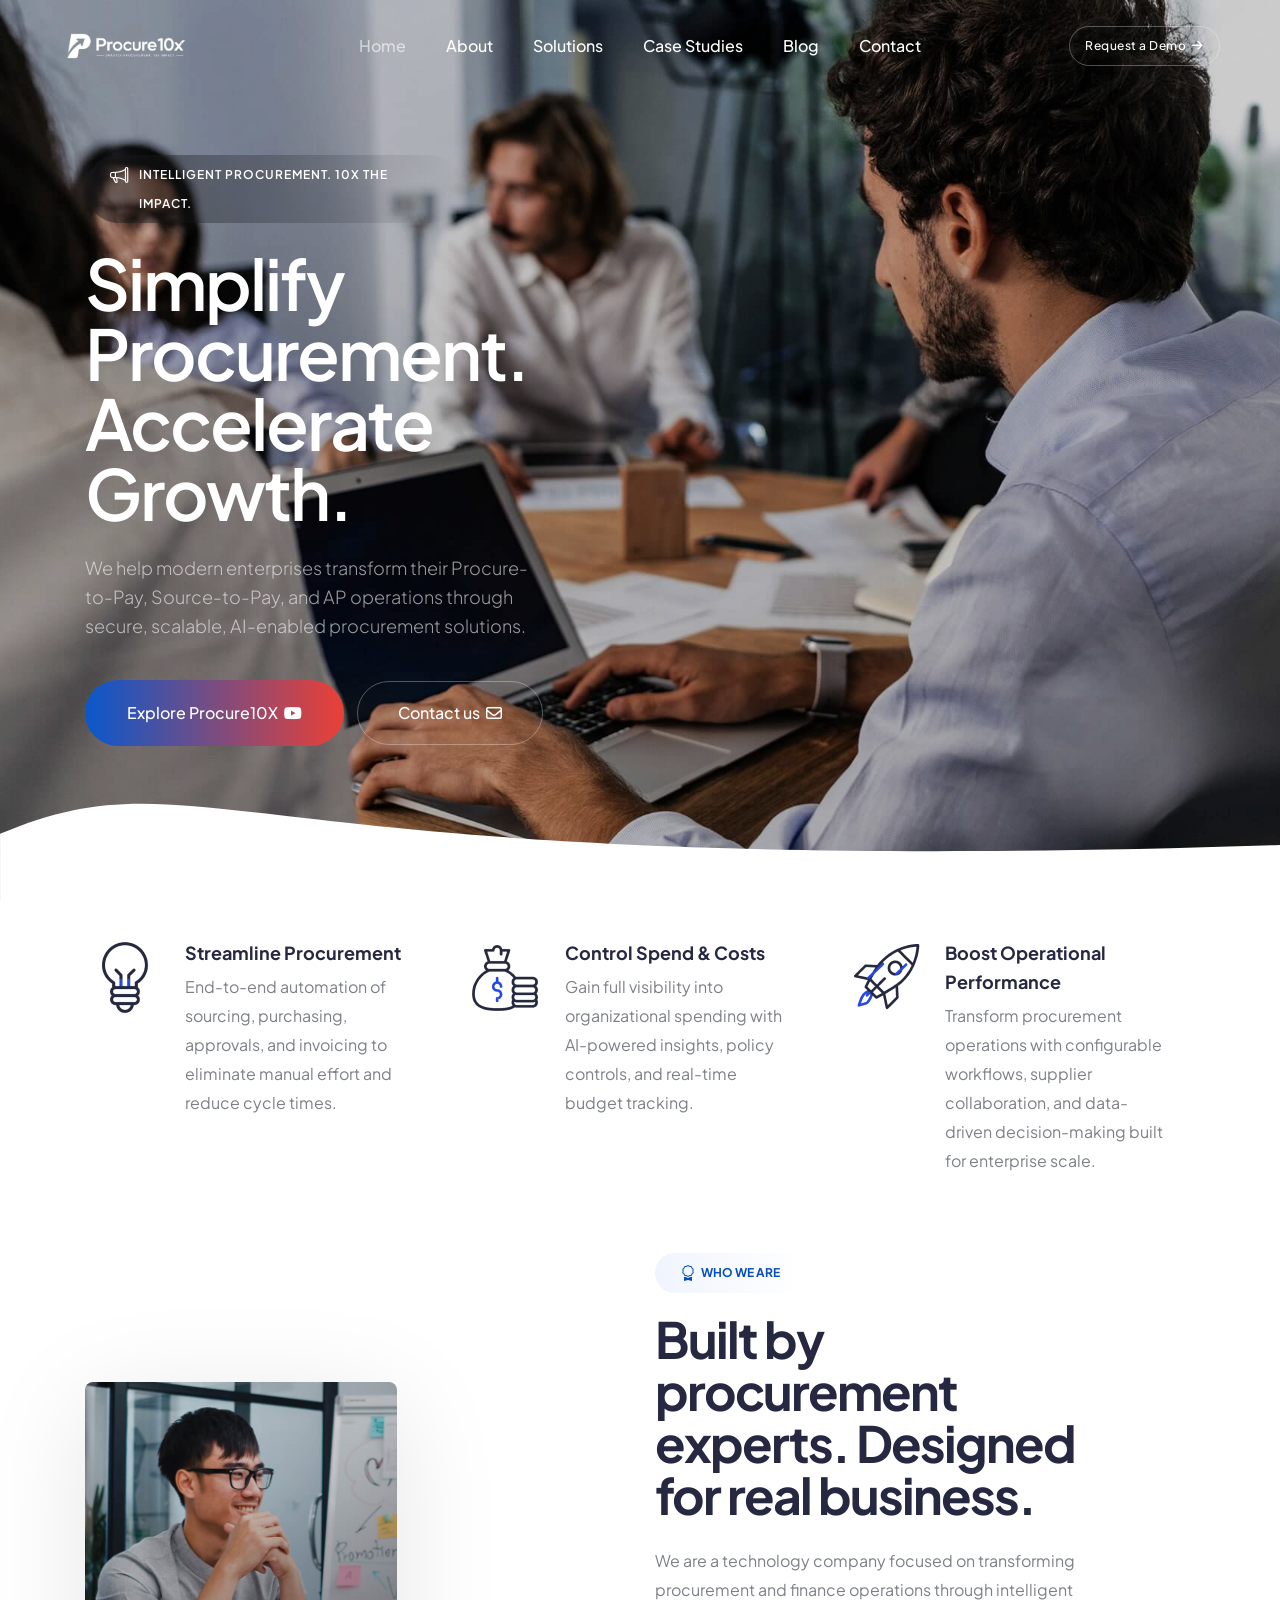
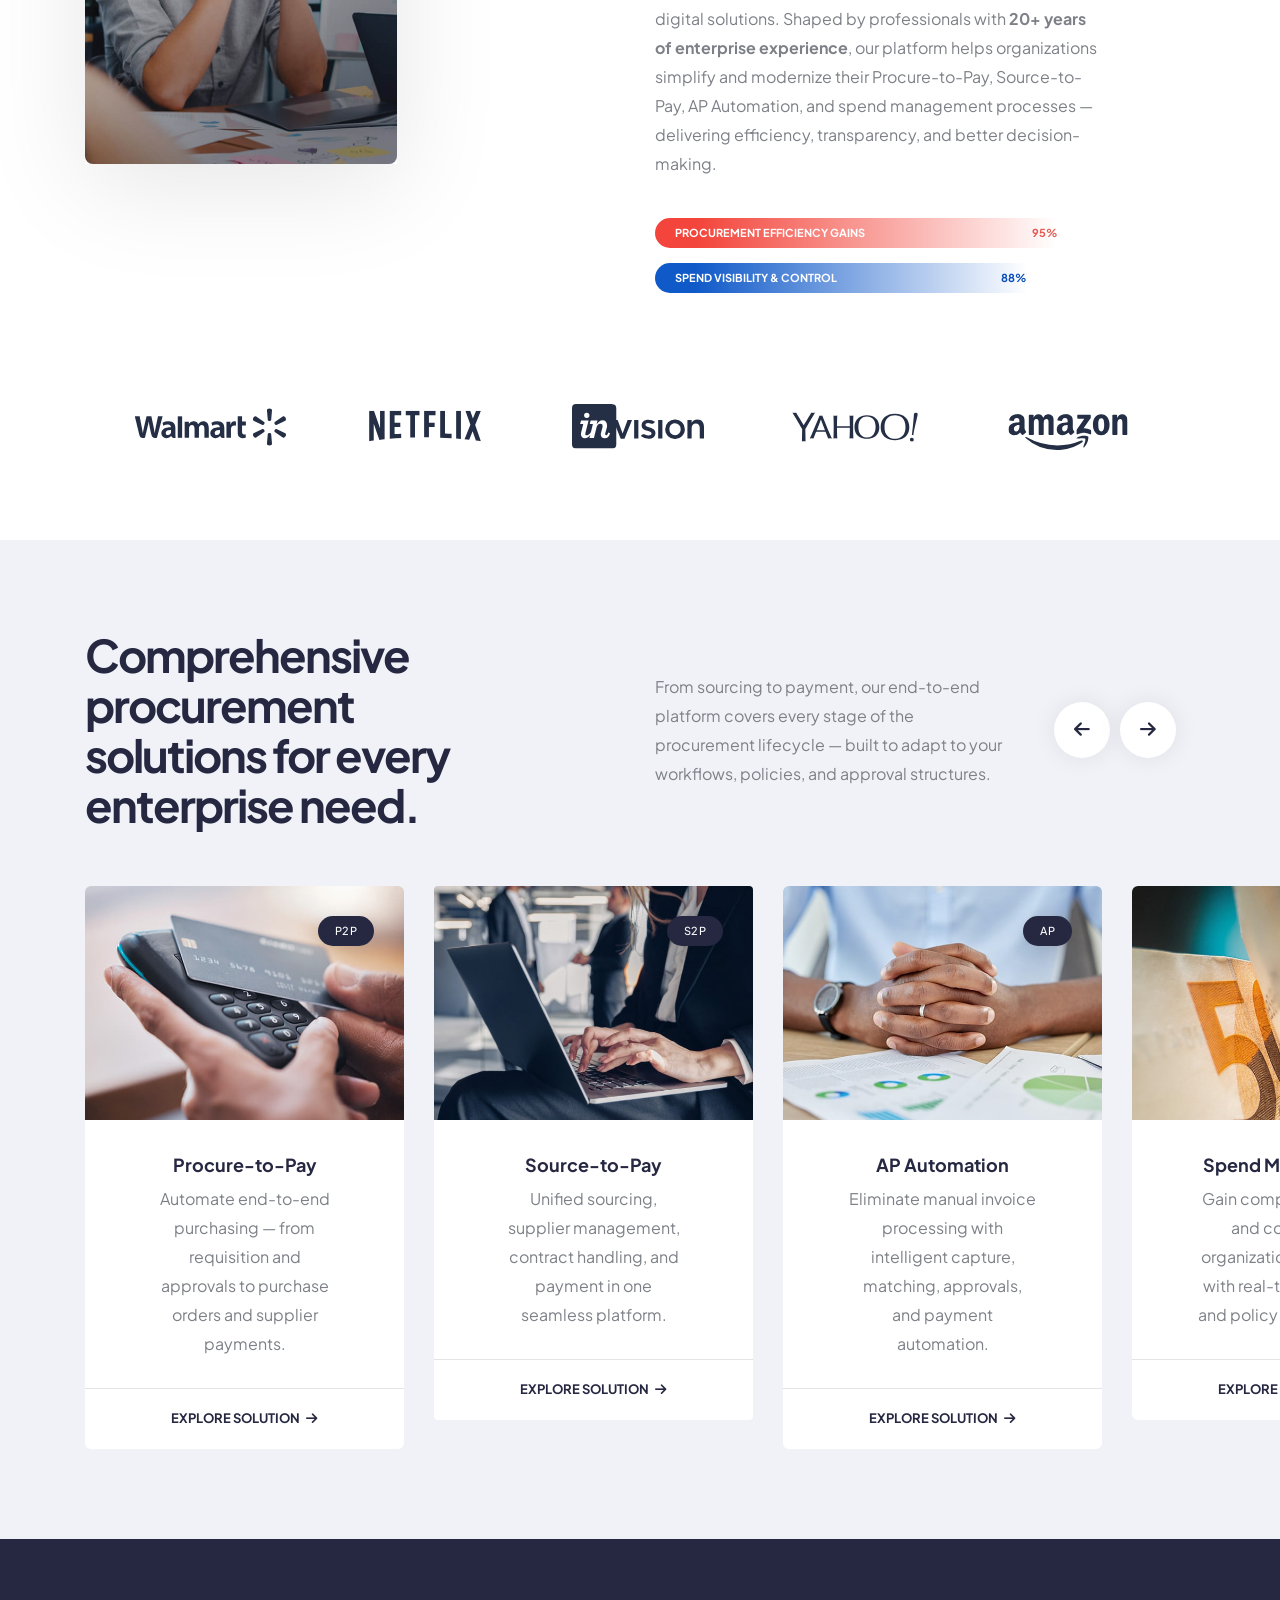
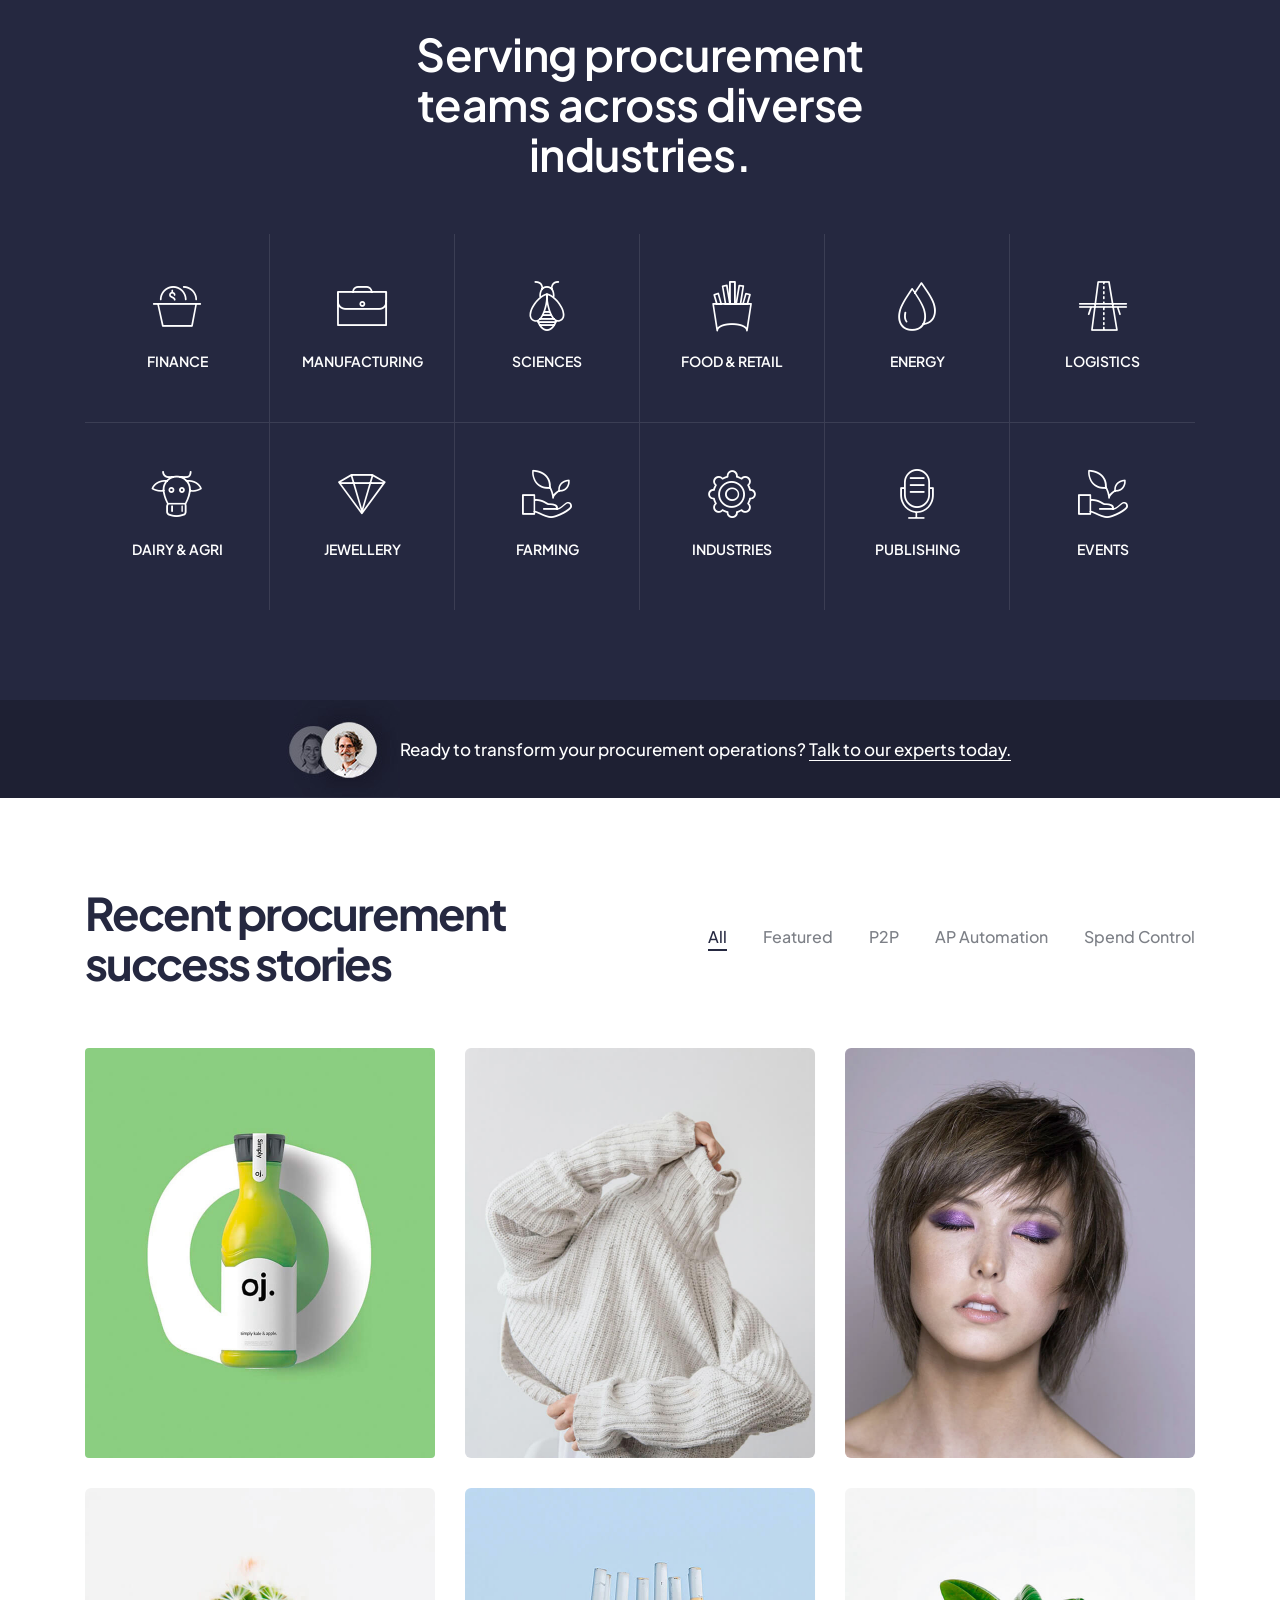
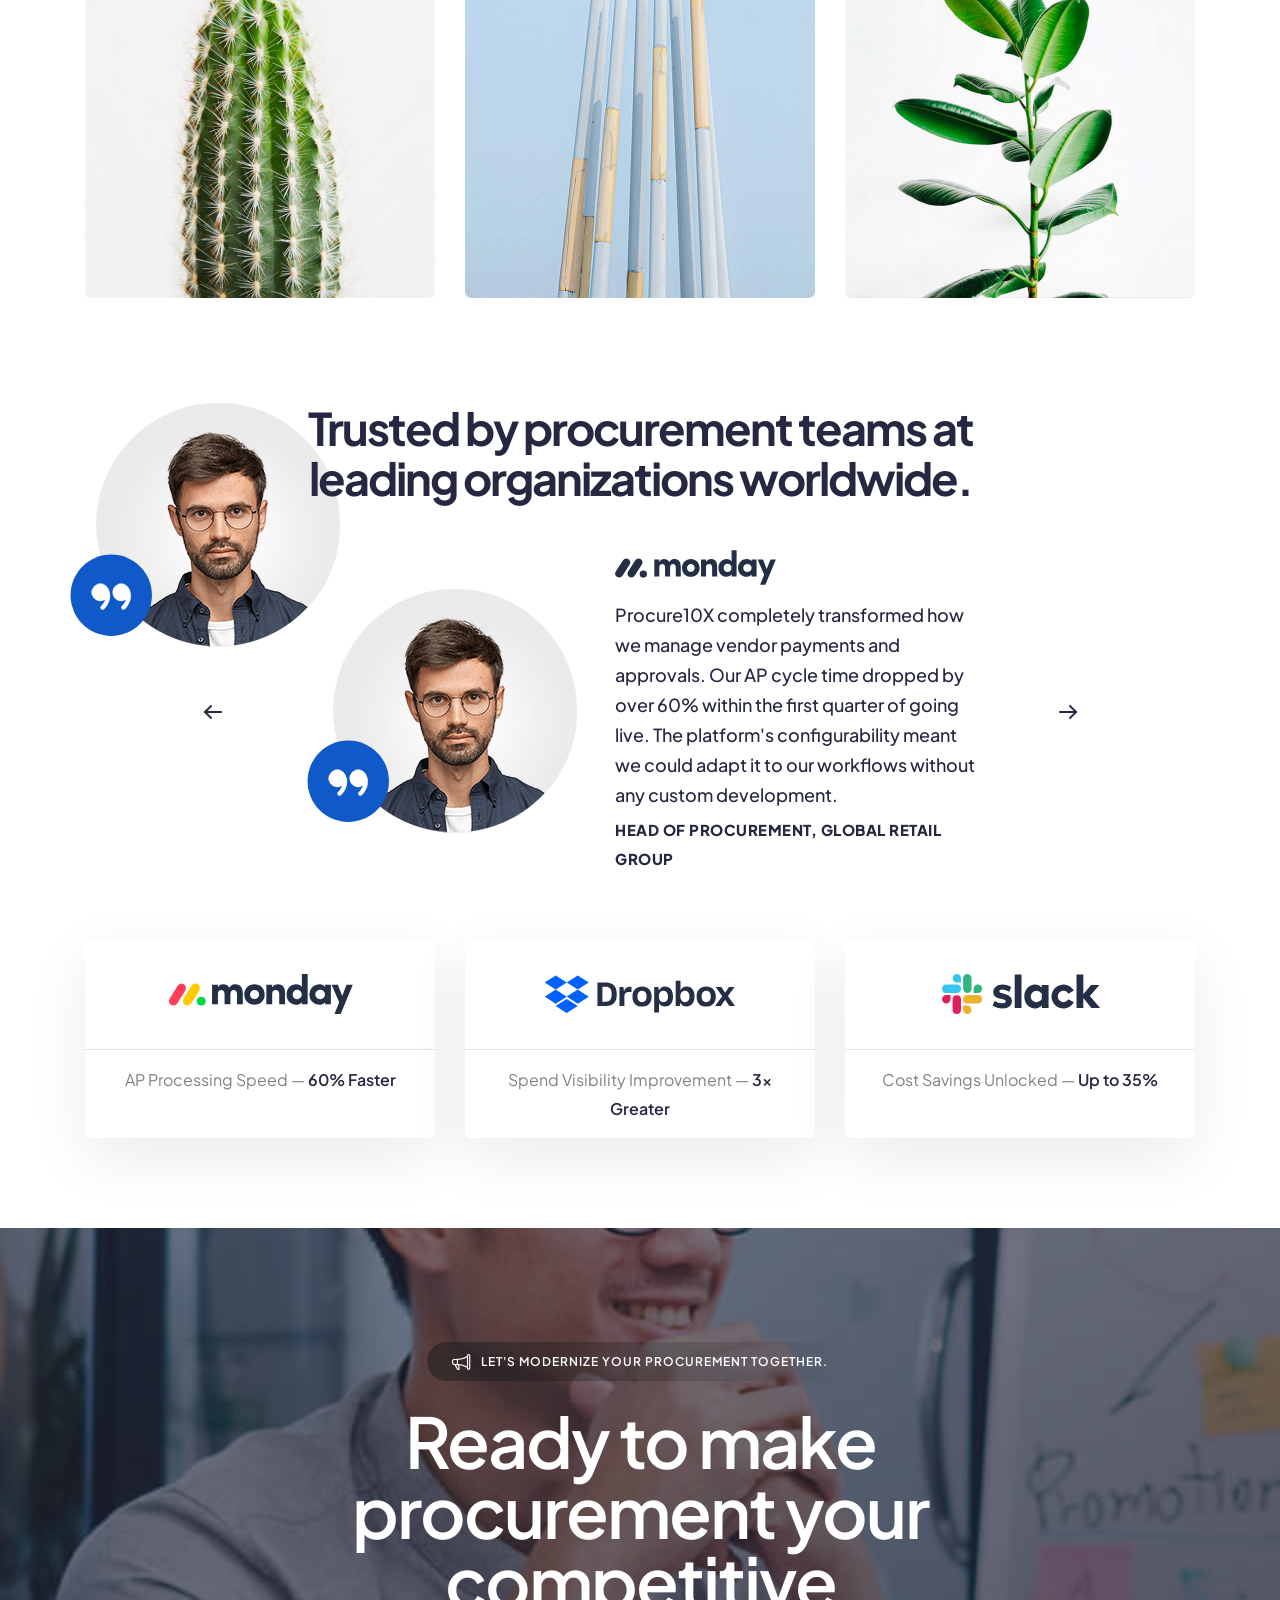
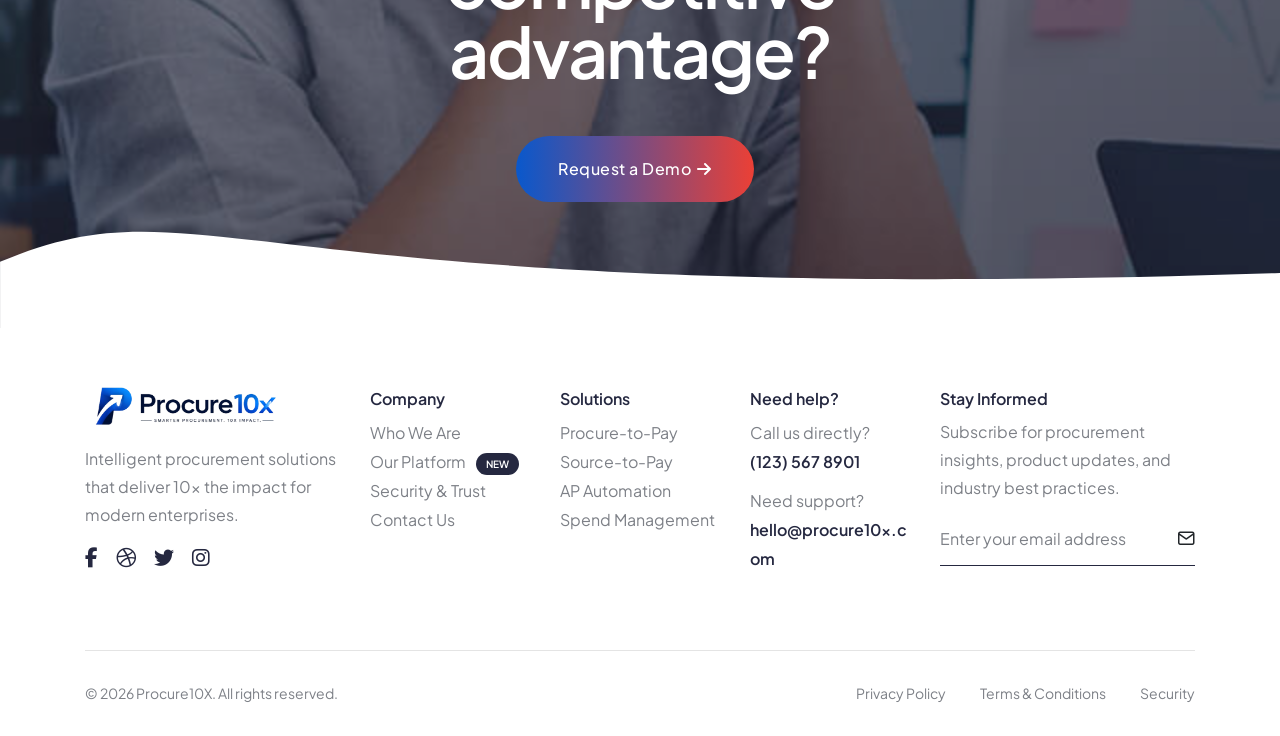
==== commit 5ebbd2d0: "Text change by given docs" ====
--- a/index.html
+++ b/index.html
@@ -1,1108 +1,837 @@
 <!DOCTYPE html>
-<!-- saved from url=(0053) -->
-<html class="no-js skrollr skrollr-desktop" lang="en" style=""><head><meta http-equiv="Content-Type" content="text/html; charset=UTF-8">
-        <title> Procure 10X - Smarter Procurement 10x Impact</title>
-        
-        <meta http-equiv="X-UA-Compatible" content="IE=edge">
-        <meta name="author" content="ThemeZaa">
-        <meta name="viewport" content="width=device-width,initial-scale=1.0">
-        <meta name="description" content="Procure 10X - Smarter Procurement 10x Impact.">
-        <!-- favicon icon -->
-        <link rel="shortcut icon" href="#">
-        <link rel="apple-touch-icon" href="#">
-        <link rel="apple-touch-icon" sizes="72x72" href="#">
-        <link rel="apple-touch-icon" sizes="114x114" href="#">
-        <!-- google fonts preconnect -->
-        <link rel="preconnect" href="https://fonts.googleapis.com/" crossorigin="">
-        <link rel="preconnect" href="https://fonts.gstatic.com/" crossorigin="">
-        <!-- style sheets and font icons -->
-
-        <link rel="stylesheet" href="./assets/css/vendors.min.css">
-        <link rel="stylesheet" href="./assets/css/icon.min.css">
-        <link rel="stylesheet" href="./assets/css/style.min.css">
-        <link rel="stylesheet" href="./assets/css/responsive.min.css">
-        <link rel="stylesheet" href="./assets/css/it-business.css">
-
-        <link
-  rel="stylesheet"
-  href="https://cdnjs.cloudflare.com/ajax/libs/font-awesome/6.5.2/css/all.min.css"
-/>
+<html class="no-js skrollr skrollr-desktop" lang="en" style="">
+<head>
+  <meta http-equiv="Content-Type" content="text/html; charset=UTF-8">
+  <title>Procure 10X - Smarter Procurement 10x Impact</title>
+  <meta http-equiv="X-UA-Compatible" content="IE=edge">
+  <meta name="author" content="Procure10X">
+  <meta name="viewport" content="width=device-width,initial-scale=1.0">
+  <meta name="description" content="Procure 10X - Intelligent Procurement & Finance Automation Platform. Simplify P2P, S2P, AP Automation and Spend Management.">
+  <link rel="shortcut icon" href="#">
+  <link rel="preconnect" href="https://fonts.googleapis.com/" crossorigin="">
+  <link rel="preconnect" href="https://fonts.gstatic.com/" crossorigin="">
+  <link rel="stylesheet" href="./assets/css/vendors.min.css">
+  <link rel="stylesheet" href="./assets/css/icon.min.css">
+  <link rel="stylesheet" href="./assets/css/style.min.css">
+  <link rel="stylesheet" href="./assets/css/responsive.min.css">
+  <link rel="stylesheet" href="./assets/css/it-business.css">
+  <link rel="stylesheet" href="https://cdnjs.cloudflare.com/ajax/libs/font-awesome/6.5.2/css/all.min.css"/>
 </head>
-    <body data-mobile-nav-style="full-screen-menu" data-mobile-nav-bg-color="#252840">  
-        <!-- start header -->
-        <header class=""> 
-            <!-- start navigation -->
-            <nav class="navbar navbar-expand-lg header-transparent bg-transparent header-reverse glass-effect" data-header-hover="light">
-                <div class="container-fluid">
-                    <div class="col-auto col-xxl-3 col-lg-2 me-lg-0 me-auto">
-                        <a class="navbar-brand" href="#">
-                            <img src="./assets/img/logo-white.png" data-at2x="./assets/img/logo-white.png" alt="" class="default-logo" width="250" height="80">
-                          
-                         
-                            <img src="./assets/img/logo.png" data-at2x="./assets/img/logo.png" alt="" class="alt-logo" width="0" height="0">
-                           
-                        </a>
-                    </div>
-                    <div class="col-auto col-xxl-6 col-lg-8 menu-order position-static">
-                        <button class="navbar-toggler float-start collapsed" type="button" data-bs-toggle="collapse" data-bs-target="#navbarNav" aria-controls="#navbarNav-clone" aria-label="Toggle navigation" data-target="#navbarNav-clone" aria-expanded="false">
-                            <span class="navbar-toggler-line"></span>
-                            <span class="navbar-toggler-line"></span>
-                            <span class="navbar-toggler-line"></span>
-                            <span class="navbar-toggler-line"></span>
-                        </button>
-                        <div class="collapse navbar-collapse justify-content-center" id="navbarNav"> 
-                            <ul class="navbar-nav"> 
-                                <li class="nav-item active"><a href="#" class="nav-link">Home</a></li>
-                                <li class="nav-item"><a href="#" class="nav-link">About</a></li> 
-                                <li class="nav-item dropdown dropdown-with-icon-style02">
-                                    <a href="#" class="nav-link">Services</a>
-                                    <i class="fa-solid fa-angle-down dropdown-toggle" id="navbarDropdownMenuLink" role="button" data-bs-toggle="dropdown" aria-expanded="false"></i>
-                                    <ul class="dropdown-menu" aria-labelledby="navbarDropdownMenuLink"> 
-                                        <li><a href="#"><i class="bi bi-briefcase"></i>Data analytics</a></li>
-                                        <li><a href="#"><i class="bi bi-clipboard-data"></i>Finance consulting</a></li>
-                                        <li><a href="#"><i class="bi bi-peace"></i>Technology innovation</a></li>
-                                        <li><a href="#"><i class="bi bi-bar-chart-line"></i>Digital commerce</a></li>
-                                        <li><a href="#"><i class="bi bi-send-check"></i>Artificial intelligence</a></li>
-                                        <li><a href="#"><i class="bi bi-globe2"></i>Cloud computing</a></li>
-                                    </ul>
-                                </li>
-                                <li class="nav-item"><a href="#" class="nav-link">Case studies</a></li>
-                                <li class="nav-item"><a href="#" class="nav-link">Blog</a></li>
-                                <li class="nav-item"><a href="#" class="nav-link">Contact</a></li>
-                            </ul>
-                        </div>
-                    </div>
-                    <div class="col-auto col-xxl-3 col-lg-2 text-end d-none d-sm-flex">
-                        <div class="header-icon">
-                            <div class="header-button"><a href="#" class="btn btn-large btn-transparent-white-light btn-rounded text-transform-none border-1">Start a project<i class="fa-solid fa-arrow-right"></i></a></div>
-                        </div>  
-                    </div>
+<body data-mobile-nav-style="full-screen-menu" data-mobile-nav-bg-color="#252840">
+
+  <!-- ===================== HEADER ===================== -->
+  <header class="">
+    <nav class="navbar navbar-expand-lg header-transparent bg-transparent header-reverse glass-effect" data-header-hover="light">
+      <div class="container-fluid">
+        <div class="col-auto col-xxl-3 col-lg-2 me-lg-0 me-auto">
+          <a class="navbar-brand" href="#">
+            <img src="./assets/img/logo-white.png" data-at2x="./assets/img/logo-white.png" alt="Procure10X" class="default-logo" width="250" height="80">
+            <img src="./assets/img/logo.png" data-at2x="./assets/img/logo.png" alt="Procure10X" class="alt-logo" width="0" height="0">
+          </a>
+        </div>
+        <div class="col-auto col-xxl-6 col-lg-8 menu-order position-static">
+          <button class="navbar-toggler float-start collapsed" type="button" data-bs-toggle="collapse" data-bs-target="#navbarNav" aria-controls="#navbarNav-clone" aria-label="Toggle navigation" data-target="#navbarNav-clone" aria-expanded="false">
+            <span class="navbar-toggler-line"></span>
+            <span class="navbar-toggler-line"></span>
+            <span class="navbar-toggler-line"></span>
+            <span class="navbar-toggler-line"></span>
+          </button>
+          <div class="collapse navbar-collapse justify-content-center" id="navbarNav">
+            <ul class="navbar-nav">
+              <li class="nav-item active"><a href="#" class="nav-link">Home</a></li>
+              <li class="nav-item"><a href="#" class="nav-link">About</a></li>
+              <li class="nav-item dropdown dropdown-with-icon-style02">
+                <a href="#" class="nav-link">Solutions</a>
+                <i class="fa-solid fa-angle-down dropdown-toggle" id="navbarDropdownMenuLink" role="button" data-bs-toggle="dropdown" aria-expanded="false"></i>
+                <ul class="dropdown-menu" aria-labelledby="navbarDropdownMenuLink">
+                  <li><a href="#"><i class="bi bi-cart-check"></i>Procure-to-Pay (P2P)</a></li>
+                  <li><a href="#"><i class="bi bi-clipboard-data"></i>Source-to-Pay (S2P)</a></li>
+                  <li><a href="#"><i class="bi bi-receipt"></i>AP Automation</a></li>
+                  <li><a href="#"><i class="bi bi-bar-chart-line"></i>Spend Management</a></li>
+                  <li><a href="#"><i class="bi bi-send-check"></i>Supplier Collaboration</a></li>
+                  <li><a href="#"><i class="bi bi-cpu"></i>AI-Powered Insights</a></li>
+                </ul>
+              </li>
+              <li class="nav-item"><a href="#" class="nav-link">Case Studies</a></li>
+              <li class="nav-item"><a href="#" class="nav-link">Blog</a></li>
+              <li class="nav-item"><a href="#" class="nav-link">Contact</a></li>
+            </ul>
+          </div>
+        </div>
+        <div class="col-auto col-xxl-3 col-lg-2 text-end d-none d-sm-flex">
+          <div class="header-icon">
+            <div class="header-button"><a href="#" class="btn btn-large btn-transparent-white-light btn-rounded text-transform-none border-1">Request a Demo<i class="fa-solid fa-arrow-right"></i></a></div>
+          </div>
+        </div>
+      </div>
+    </nav>
+  </header>
+  <!-- ===================== END HEADER ===================== -->
+
+  <div class="page-layout">
+
+    <!-- ===================== HERO ===================== -->
+    <section class="cover-background full-screen ipad-top-space-margin py-0 md-h-750px sm-h-650px" style="background-image: url('./assets/img/bg-procure.jpg'); margin-top: inherit; height: 631px;">
+      <div class="opacity-very-light bg-black"></div>
+      <div class="shape-image-animation bottom-0 p-0 w-100 d-none d-md-block">
+        <svg xmlns="http://www.w3.org/2000/svg" widht="3000" height="400" viewBox="0 180 2500 200" fill="#ffffff">
+          <path class="st1" d="M 0 250 C 1200 400 1200 50 3000 250 L 3000 550 L 0 550 L 0 250">
+            <animate attributeName="d" dur="5s" values="M 0 250 C 1200 400 1200 50 3000 250 L 3000 550 L 0 550 L 0 250; M 0 250 C 400 50 400 400 3000 250 L 3000 550 L 0 550 L 0 250; M 0 250 C 1200 400 1200 50 3000 250 L 3000 550 L 0 550 L 0 250" repeatCount="indefinite"></animate>
+          </path>
+        </svg>
+      </div>
+      <div class="container h-100">
+        <div class="row align-items-center h-100">
+          <div class="col-xl-6 col-lg-8 col-md-10 position-relative z-index-1 appear anime-child anime-complete" data-anime='{"el":"childs","translateY":[0,0],"perspective":[1200,1200],"scale":[1.05,1],"rotateX":[30,0],"opacity":[0,1],"duration":800,"delay":200,"staggervalue":300,"easing":"easeOutQuad"}'>
+            <span class="ps-25px pe-25px pt-5px pb-5px mb-25px text-uppercase text-white fs-12 ls-1px fw-600 border-radius-100px bg-gradient-dark-gray-transparent d-flex w-70 sm-w-100">
+              <i class="bi bi-megaphone text-white icon-small me-10px"></i>Intelligent Procurement. 10x the Impact.
+            </span>
+            <h1 class="text-white fw-600 ls-minus-2px mb-25px">Simplify Procurement. Accelerate Growth.</h1>
+            <div>
+              <p class="fw-300 fs-18 w-85 sm-w-95 text-white opacity-6">We help modern enterprises transform their Procure-to-Pay, Source-to-Pay, and AP operations through secure, scalable, AI-enabled procurement solutions.</p>
+            </div>
+            <a href="#" target="blank" class="btn btn-extra-large btn-switch-text btn-gradient-purple-pink btn-rounded me-10px ls-0px mt-15px">
+              <span>
+                <span class="btn-double-text" data-text="Watch Demo">Explore Procure10X</span>
+                <span><i class="fa-brands fa-youtube"></i></span>
+              </span>
+            </a>
+            <a href="#" class="btn btn-extra-large btn-switch-text btn-transparent-white-light btn-rounded border-1 ls-0px mt-15px">
+              <span>
+                <span class="btn-double-text" data-text="Get in Touch">Contact us</span>
+                <span><i class="fa-regular fa-envelope"></i></span>
+              </span>
+            </a>
+          </div>
+        </div>
+      </div>
+    </section>
+    <!-- ===================== END HERO ===================== -->
+
+    <!-- ===================== VALUE PILLARS ===================== -->
+    <section class="pt-3 sm-pt-50px">
+      <div class="container">
+        <div class="row row-cols-1 row-cols-lg-3 row-cols-md-2 justify-content-center mb-7 appear anime-child anime-complete" data-anime='{"el":"childs","translateY":[30,0],"opacity":[0,1],"duration":600,"delay":0,"staggervalue":300,"easing":"easeOutQuad"}'>
+
+          <!-- Pillar 1 -->
+          <div class="col icon-with-text-style-01 md-mb-30px">
+            <div class="feature-box feature-box-left-icon last-paragraph-no-margin">
+              <div class="feature-box-icon me-20px">
+                <img src="./assets/img/demo-it-business-icon-01.webp" alt="" data-no-retina="">
+              </div>
+              <div class="feature-box-content">
+                <span class="d-inline-block fs-18 text-dark-gray fw-700 mb-5px">Streamline Procurement</span>
+                <p class="w-80 xl-w-90 lg-w-100">End-to-end automation of sourcing, purchasing, approvals, and invoicing to eliminate manual effort and reduce cycle times.</p>
+              </div>
+            </div>
+          </div>
+
+          <!-- Pillar 2 -->
+          <div class="col icon-with-text-style-01 md-mb-30px">
+            <div class="feature-box feature-box-left-icon last-paragraph-no-margin">
+              <div class="feature-box-icon me-20px">
+                <img src="./assets/img/demo-it-business-icon-02.gif" alt="" data-no-retina="">
+              </div>
+              <div class="feature-box-content">
+                <span class="d-inline-block fs-18 text-dark-gray fw-700 mb-5px">Control Spend & Costs</span>
+                <p class="w-80 xl-w-90 lg-w-100">Gain full visibility into organizational spending with AI-powered insights, policy controls, and real-time budget tracking.</p>
+              </div>
+            </div>
+          </div>
+
+          <!-- Pillar 3 -->
+          <div class="col icon-with-text-style-01 md-mb-30px">
+            <div class="feature-box feature-box-left-icon last-paragraph-no-margin">
+              <div class="feature-box-icon me-20px">
+                <img src="./assets/img/demo-it-business-icon-03.webp" alt="" data-no-retina="">
+              </div>
+              <div class="feature-box-content">
+                <span class="d-inline-block fs-18 text-dark-gray fw-700 mb-5px">Boost Operational Performance</span>
+                <p class="w-80 xl-w-90 lg-w-100">Transform procurement operations with configurable workflows, supplier collaboration, and data-driven decision-making built for enterprise scale.</p>
+              </div>
+            </div>
+          </div>
+
+        </div>
+
+        <!-- ===================== WHO WE ARE ===================== -->
+        <div class="row mb-10 align-items-center">
+          <div class="col-lg-5 position-relative md-mb-20">
+            <div class="w-70 xs-w-80 shadow-in" data-animation-delay="50" data-shadow-animation="true">
+              <img src="./assets/img/demo-it-business-01.jpg" alt="" class="border-radius-8px w-100" data-no-retina="">
+            </div>
+            <div class="w-60 overflow-hidden position-absolute right-minus-15px xs-right-15px xs-w-60 bottom-minus-50px skrollable shadow-in skrollable-before" data-shadow-animation="true" data-animation-delay="250" data-bottom-top="transform: translateY(50px)" data-top-bottom="transform: translateY(-50px)" style="transform: translateY(50px);">
+              <img src="./assets/img/demo-it-business-02.jpg" alt="" class="border-radius-8px w-100 box-shadow-quadruple-large" data-no-retina="">
+            </div>
+          </div>
+          <div class="col-xl-5 col-lg-6 offset-lg-1 appear anime-child anime-complete" data-anime='{"el":"childs","translateY":[30,0],"opacity":[0,1],"duration":600,"delay":0,"staggervalue":300,"easing":"easeOutQuad"}'>
+            <span class="ps-25px pe-25px mb-20px text-uppercase text-base-color fs-12 lh-40 fw-700 border-radius-100px bg-gradient-very-light-gray-transparent d-inline-flex">
+              <i class="bi bi-award fs-16 me-5px"></i>Who We Are
+            </span>
+            <h3 class="text-dark-gray fs-50 fw-700 ls-minus-2px">Built by procurement experts. Designed for real business.</h3>
+            <p class="mb-40px sm-mb-25px">We are a technology company focused on transforming procurement and finance operations through intelligent digital solutions. Shaped by professionals with <strong>20+ years of enterprise experience</strong>, our platform helps organizations simplify and modernize their Procure-to-Pay, Source-to-Pay, AP Automation, and spend management processes — delivering efficiency, transparency, and better decision-making.</p>
+            <div class="progress-bar-style-02">
+              <div class="progress mb-15px border-radius-50px fw-700 fs-11 lh-11 text-white bg-white">
+                <div class="progress-bar bg-gradient-flamingo-red-transparent m-0 appear" role="progressbar" aria-valuenow="95" aria-valuemin="0" aria-valuemax="100" aria-label="procurement efficiency" style="width: 95%;">
+                  <span class="progress-bar-percent text-flamingo">95%</span>
                 </div>
-            </nav>
-            <!-- end navigation -->
-        </header>
-        <!-- end header -->  
-        <!-- start hero section -->
-        <div class="page-layout"><section class="cover-background full-screen ipad-top-space-margin py-0 md-h-750px sm-h-650px" style="background-image: url('./assets/img/bg-procure.jpg'); margin-top: inherit; height: 631px;">
-            <div class="opacity-very-light bg-black"></div>
-            <div class="shape-image-animation bottom-0 p-0 w-100 d-none d-md-block"> 
-                <svg xmlns="http://www.w3.org/2000/svg" widht="3000" height="400" viewBox="0 180 2500 200" fill="#ffffff"> 
-                <path class="st1" d="M 0 250 C 1200 400 1200 50 3000 250 L 3000 550 L 0 550 L 0 250">
-                <animate attributeName="d" dur="5s" values="M 0 250 C 1200 400 1200 50 3000 250 L 3000 550 L 0 550 L 0 250;
-                            M 0 250 C 400 50 400 400 3000 250 L 3000 550 L 0 550 L 0 250;
-                            M 0 250 C 1200 400 1200 50 3000 250 L 3000 550 L 0 550 L 0 250" repeatCount="indefinite"></animate>
-                </path>
-                </svg>
-            </div> 
-            <div class="container h-100"> 
-                <div class="row align-items-center h-100">
-                    <div class="col-xl-6 col-lg-8 col-md-10 position-relative z-index-1 appear anime-child anime-complete" data-anime="{ &quot;el&quot;: &quot;childs&quot;, &quot;translateY&quot;: [0, 0], &quot;perspective&quot;: [1200,1200], &quot;scale&quot;: [1.05, 1], &quot;rotateX&quot;: [30, 0], &quot;opacity&quot;: [0,1], &quot;duration&quot;: 800, &quot;delay&quot;: 200, &quot;staggervalue&quot;: 300, &quot;easing&quot;: &quot;easeOutQuad&quot; }">   
-                        <span class="ps-25px pe-25px pt-5px pb-5px mb-25px text-uppercase text-white fs-12 ls-1px fw-600 border-radius-100px bg-gradient-dark-gray-transparent d-flex w-70 sm-w-100" el="childs" staggervalue="300" easing="easeOutQuad" style=""><i class="bi bi-megaphone text-white icon-small me-10px"></i>Grow your business with us</span>
-                        <h1 class="text-white fw-600 ls-minus-2px mb-25px" style="" el="childs" staggervalue="300" easing="easeOutQuad">We craft unique business ideas.</h1> 
-                        <div style="" el="childs" staggervalue="300" easing="easeOutQuad"><p class="fw-300 fs-18 w-85 sm-w-95 text-white opacity-6">We're a fully dedicated corporate service agency collaborating with brands all over the world.</p></div>
-                        <a href="#" target="blank" class="btn btn-extra-large btn-switch-text btn-gradient-purple-pink btn-rounded me-10px ls-0px mt-15px" style="" el="childs" staggervalue="300" easing="easeOutQuad">
-                            <span>
-                                <span class="btn-double-text" data-text="Explore">Explore Procure 10x</span>
-                                <span><i class="fa-brands fa-youtube"></i></span>
-                            </span>
-                        </a>
-                        <a href="#" class="btn btn-extra-large btn-switch-text btn-transparent-white-light btn-rounded border-1 ls-0px mt-15px" style="" el="childs" staggervalue="300" easing="easeOutQuad">
-                            <span>
-                                <span class="btn-double-text" data-text="Contact us">Contact us</span>
-                                <span><i class="fa-regular fa-envelope"></i></span>
-                            </span>
-                        </a>
-                    </div>  
-                </div> 
-            </div>
-        </section><section class="pt-3 sm-pt-50px">
-            <div class="container">
-                <div class="row row-cols-1 row-cols-lg-3 row-cols-md-2 justify-content-center mb-7 appear anime-child anime-complete" data-anime="{ &quot;el&quot;: &quot;childs&quot;, &quot;translateY&quot;: [30, 0], &quot;opacity&quot;: [0,1], &quot;duration&quot;: 600, &quot;delay&quot;:0, &quot;staggervalue&quot;: 300, &quot;easing&quot;: &quot;easeOutQuad&quot; }">
-                    <!-- start features box item -->
-                    <div class="col icon-with-text-style-01 md-mb-30px" style="" el="childs" staggervalue="300" easing="easeOutQuad">
-                        <div class="feature-box feature-box-left-icon last-paragraph-no-margin">
-                            <div class="feature-box-icon me-20px">
-                                <img src="./assets/img/demo-it-business-icon-01.webp" alt="" data-no-retina="">
-                            </div>
-                            <div class="feature-box-content">
-                                <span class="d-inline-block fs-18 text-dark-gray fw-700 mb-5px">Grow your business</span>
-                                <p class="w-80 xl-w-90 lg-w-100">We believe in challenges and so we have made challenges.</p>
-                            </div>
-                        </div>
-                    </div>
-                    <!-- end features box item -->
-                    <!-- start features box item -->
-                    <div class="col icon-with-text-style-01 md-mb-30px" style="" el="childs" staggervalue="300" easing="easeOutQuad">
-                        <div class="feature-box feature-box-left-icon last-paragraph-no-margin">
-                            <div class="feature-box-icon me-20px">
-                                <img src="./assets/img/demo-it-business-icon-02.gif" alt="" data-no-retina="">
-                            </div>
-                            <div class="feature-box-content">
-                                <span class="d-inline-block fs-18 text-dark-gray fw-700 mb-5px">Cost savings ideas</span>
-                                <p class="w-80 xl-w-90 lg-w-100">We also help our clients with social media strategy.</p>
-                            </div>
-                        </div>
-                    </div>
-                    <!-- end features box item -->
-                    <!-- start features box item -->
-                    <div class="col icon-with-text-style-01 md-mb-30px" style="" el="childs" staggervalue="300" easing="easeOutQuad">
-                        <div class="feature-box feature-box-left-icon last-paragraph-no-margin">
-                            <div class="feature-box-icon me-20px">
-                                <img src="./assets/img/demo-it-business-icon-03.webp" alt="" data-no-retina="">
-                            </div>
-                            <div class="feature-box-content">
-                                <span class="d-inline-block fs-18 text-dark-gray fw-700 mb-5px">Boost performance</span>
-                                <p class="w-80 xl-w-90 lg-w-100">We deliver email marketing campaigns to your audience.</p>
-                            </div>
-                        </div>
-                    </div>
-                    <!-- end features box item --> 
+                <div class="progress-bar-title text-uppercase">Procurement Efficiency Gains</div>
+              </div>
+              <div class="progress border-radius-50px fw-700 fs-11 lh-11 text-white bg-white">
+                <div class="progress-bar bg-gradient-base-color-transparent m-0 appear" role="progressbar" aria-valuenow="88" aria-valuemin="0" aria-valuemax="100" aria-label="spend visibility" style="width: 88%;">
+                  <span class="progress-bar-percent text-base-color">88%</span>
                 </div>
-                <div class="row mb-10 align-items-center">
-                    <div class="col-lg-5 position-relative md-mb-20">
-                        <div class="w-70 xs-w-80 shadow-in" data-animation-delay="50" data-shadow-animation="true">
-                            <img src="./assets/img/demo-it-business-01.jpg" alt="" class="border-radius-8px w-100" data-no-retina="">
-                        </div>
-                        <div class="w-60 overflow-hidden position-absolute right-minus-15px xs-right-15px xs-w-60 bottom-minus-50px skrollable shadow-in skrollable-before" data-shadow-animation="true" data-animation-delay="250" data-bottom-top="transform: translateY(50px)" data-top-bottom="transform: translateY(-50px)" style="transform: translateY(50px);">
-                            <img src="./assets/img/demo-it-business-02.jpg" alt="" class="border-radius-8px w-100 box-shadow-quadruple-large" data-no-retina="">
-                        </div>
-                    </div>
-                    <div class="col-xl-5 col-lg-6 offset-lg-1 appear anime-child anime-complete" data-anime="{ &quot;el&quot;: &quot;childs&quot;, &quot;translateY&quot;: [30, 0], &quot;opacity&quot;: [0,1], &quot;duration&quot;: 600, &quot;delay&quot;:0, &quot;staggervalue&quot;: 300, &quot;easing&quot;: &quot;easeOutQuad&quot; }">
-                        <span class="ps-25px pe-25px mb-20px text-uppercase text-base-color fs-12 lh-40 fw-700 border-radius-100px bg-gradient-very-light-gray-transparent d-inline-flex" el="childs" staggervalue="300" easing="easeOutQuad" style=""><i class="bi bi-award fs-16 me-5px"></i>Creative approach</span>
-                        <h3 class="text-dark-gray fs-50 fw-700 ls-minus-2px" style="" el="childs" staggervalue="300" easing="easeOutQuad">Powerful agency for corporate business.</h3>
-                        <p class="mb-40px sm-mb-25px" style="" el="childs" staggervalue="300" easing="easeOutQuad">We strive to develop real-world web solutions that are ideal for small to large projects with bespoke project requirements. We create compelling web designs, which are the right-fit for your target groups and also deliver optimized.</p>
-                        <div class="progress-bar-style-02" style="" el="childs" staggervalue="300" easing="easeOutQuad">
-                            <!-- start progress bar item -->
-                            <div class="progress mb-15px border-radius-50px fw-700 fs-11 lh-11 text-white bg-white">
-                                <div class="progress-bar bg-gradient-flamingo-red-transparent m-0 appear" role="progressbar" aria-valuenow="98" aria-valuemin="0" aria-valuemax="100" aria-label="business" style="width: 98%;">
-                                    <span class="progress-bar-percent text-flamingo">98%</span>
-                                </div>
-                                <div class="progress-bar-title text-uppercase">business growth</div>
-                            </div>
-                            <!-- end progress bar item -->
-                            <!-- start progress bar item -->
-                            <div class="progress border-radius-50px fw-700 fs-11 lh-11 text-white bg-white">
-                                <div class="progress-bar bg-gradient-base-color-transparent m-0 appear" role="progressbar" aria-valuenow="85" aria-valuemin="0" aria-valuemax="100" aria-label="technology" style="width: 85%;">
-                                    <span class="progress-bar-percent text-base-color">85%</span>
-                                </div>
-                                <div class="progress-bar-title text-uppercase">new technology</div>
-                            </div>
-                            <!-- end progress bar item -->
-                        </div>
-                    </div>
+                <div class="progress-bar-title text-uppercase">Spend Visibility &amp; Control</div>
+              </div>
+            </div>
+          </div>
+        </div>
+
+        <!-- Client logos -->
+        <div class="row row-cols-1 row-cols-lg-5 row-cols-md-3 row-cols-sm-2 clients-style-06 justify-content-center ps-3 pe-3 xs-mt-40px appear anime-child anime-complete" data-anime='{"el":"childs","scale":[0.8,1],"opacity":[0,1],"duration":600,"delay":0,"staggervalue":300,"easing":"easeOutQuad"}'>
+          <div class="col client-box text-center md-mb-40px"><a href="#"><img src="./assets/img/logo-walmart-dark-blue.svg" alt="" data-no-retina=""></a></div>
+          <div class="col client-box text-center md-mb-40px"><a href="#"><img src="./assets/img/logo-netflix-dark-blue.svg" alt="" data-no-retina=""></a></div>
+          <div class="col client-box text-center md-mb-40px"><a href="#"><img src="./assets/img/logo-invision-dark-blue.svg" alt="" data-no-retina=""></a></div>
+          <div class="col client-box text-center sm-mb-40px"><a href="#"><img src="./assets/img/logo-yahoo-dark-blue.svg" alt="" data-no-retina=""></a></div>
+          <div class="col client-box text-center"><a href="#"><img src="./assets/img/logo-amazon-dark-blue.svg" alt="" data-no-retina=""></a></div>
+        </div>
+      </div>
+    </section>
+    <!-- ===================== END VALUE PILLARS ===================== -->
+
+    <!-- ===================== SOLUTIONS / SERVICES ===================== -->
+    <section class="overflow-hidden bg-very-light-gray position-relative">
+      <div class="container">
+        <div class="row align-items-center mb-5 sm-mb-30px text-center text-lg-start appear anime-child anime-complete" data-anime='{"el":"childs","translateY":[30,0],"opacity":[0,1],"duration":600,"delay":0,"staggervalue":300,"easing":"easeOutQuad"}'>
+          <div class="col-lg-5 md-mb-30px">
+            <h3 class="text-dark-gray fw-700 ls-minus-2px mb-0">Comprehensive procurement solutions for every enterprise need.</h3>
+          </div>
+          <div class="col-lg-4 offset-xl-1 last-paragraph-no-margin md-mb-30px">
+            <p>From sourcing to payment, our end-to-end platform covers every stage of the procurement lifecycle — built to adapt to your workflows, policies, and approval structures.</p>
+          </div>
+          <div class="col-xl-2 col-lg-3 d-flex justify-content-center">
+            <div class="slider-one-slide-prev-1 icon-small text-dark-gray swiper-button-prev slider-navigation-style-04 bg-white box-shadow-large" tabindex="0" role="button" aria-label="Previous slide"><i class="fa-solid fa-arrow-left"></i></div>
+            <div class="slider-one-slide-next-1 icon-small text-dark-gray swiper-button-next slider-navigation-style-04 bg-white box-shadow-large" tabindex="0" role="button" aria-label="Next slide"><i class="fa-solid fa-arrow-right"></i></div>
+          </div>
+        </div>
+
+        <div class="row align-items-center appear anime-complete" data-anime='{"opacity":[0,1],"duration":600,"delay":0,"staggervalue":300,"easing":"easeOutQuad"}'>
+          <div class="col-12">
+            <div class="outside-box-right-20 sm-outside-box-right-0">
+              <div class="swiper magic-cursor slider-one-slide swiper-initialized swiper-horizontal swiper-backface-hidden" data-slider-options='{"slidesPerView":1,"spaceBetween":30,"loop":true,"navigation":{"nextEl":".slider-one-slide-next-1","prevEl":".slider-one-slide-prev-1"},"autoplay":{"delay":4000,"disableOnInteraction":false},"keyboard":{"enabled":true,"onlyInViewport":true},"breakpoints":{"1200":{"slidesPerView":4},"992":{"slidesPerView":3},"768":{"slidesPerView":2},"320":{"slidesPerView":1}},"effect":"slide"}'>
+                <div class="swiper-wrapper">
+
+                  <!-- Service 1: Procure-to-Pay -->
+                  <div class="swiper-slide">
+                    <div class="services-box-style-03 last-paragraph-no-margin border-radius-6px overflow-hidden">
+                      <div class="position-relative">
+                        <a href="#"><img src="./assets/img/demo-it-business-06.jpg" alt="Procure-to-Pay" data-no-retina=""></a>
+                        <a href="#" class="btn btn-very-small btn-rounded btn-dark-gray text-white btn-box-shadow ps-15px pe-15px pt-5px pb-5px lh-16 position-absolute right-30px top-30px text-uppercase">P2P</a>
+                      </div>
+                      <div class="bg-white">
+                        <div class="ps-65px pe-65px pt-30px pb-30px text-center">
+                          <a href="#" class="d-inline-block fs-18 fw-700 text-dark-gray mb-5px">Procure-to-Pay</a>
+                          <p>Automate end-to-end purchasing — from requisition and approvals to purchase orders and supplier payments.</p>
+                        </div>
+                        <div class="d-flex justify-content-center border-top border-color-extra-medium-gray pt-20px pb-20px ps-50px pe-50px position-relative text-center">
+                          <a href="#" class="btn btn-link btn-hover-animation-switch btn-medium fw-700 text-dark-gray text-uppercase">
+                            <span><span class="btn-text">Explore Solution</span><span class="btn-icon"><i class="fa-solid fa-arrow-right"></i></span><span class="btn-icon"><i class="fa-solid fa-arrow-right"></i></span></span>
+                          </a>
+                        </div>
+                      </div>
+                    </div>
+                  </div>
+
+                  <!-- Service 2: Source-to-Pay -->
+                  <div class="swiper-slide">
+                    <div class="services-box-style-03 last-paragraph-no-margin border-radius-4px overflow-hidden">
+                      <div class="position-relative">
+                        <a href="#"><img src="./assets/img/demo-it-business-services-06.jpg" alt="Source-to-Pay" data-no-retina=""></a>
+                        <a href="#" class="btn btn-very-small btn-rounded btn-dark-gray text-white btn-box-shadow ps-15px pe-15px pt-5px pb-5px lh-16 position-absolute right-30px top-30px text-uppercase">S2P</a>
+                      </div>
+                      <div class="bg-white">
+                        <div class="ps-65px pe-65px pt-30px pb-30px text-center">
+                          <a href="#" class="d-inline-block fs-18 fw-700 text-dark-gray mb-5px">Source-to-Pay</a>
+                          <p>Unified sourcing, supplier management, contract handling, and payment in one seamless platform.</p>
+                        </div>
+                        <div class="d-flex justify-content-center border-top border-color-extra-medium-gray pt-20px pb-20px ps-50px pe-50px position-relative text-center">
+                          <a href="#" class="btn btn-link btn-hover-animation-switch btn-medium fw-700 text-dark-gray text-uppercase">
+                            <span><span class="btn-text">Explore Solution</span><span class="btn-icon"><i class="fa-solid fa-arrow-right"></i></span><span class="btn-icon"><i class="fa-solid fa-arrow-right"></i></span></span>
+                          </a>
+                        </div>
+                      </div>
+                    </div>
+                  </div>
+
+                  <!-- Service 3: AP Automation -->
+                  <div class="swiper-slide">
+                    <div class="services-box-style-03 last-paragraph-no-margin border-radius-6px overflow-hidden">
+                      <div class="position-relative">
+                        <a href="#"><img src="./assets/img/demo-it-business-03.jpg" alt="AP Automation" data-no-retina=""></a>
+                        <a href="#" class="btn btn-very-small btn-rounded btn-dark-gray text-white btn-box-shadow ps-15px pe-15px pt-5px pb-5px lh-16 position-absolute right-30px top-30px text-uppercase">AP</a>
+                      </div>
+                      <div class="bg-white">
+                        <div class="ps-65px pe-65px pt-30px pb-30px text-center">
+                          <a href="#" class="d-inline-block fs-18 fw-700 text-dark-gray mb-5px">AP Automation</a>
+                          <p>Eliminate manual invoice processing with intelligent capture, matching, approvals, and payment automation.</p>
+                        </div>
+                        <div class="d-flex justify-content-center border-top border-color-extra-medium-gray pt-20px pb-20px ps-50px pe-50px position-relative text-center">
+                          <a href="#" class="btn btn-link btn-hover-animation-switch btn-medium fw-700 text-dark-gray text-uppercase">
+                            <span><span class="btn-text">Explore Solution</span><span class="btn-icon"><i class="fa-solid fa-arrow-right"></i></span><span class="btn-icon"><i class="fa-solid fa-arrow-right"></i></span></span>
+                          </a>
+                        </div>
+                      </div>
+                    </div>
+                  </div>
+
+                  <!-- Service 4: Spend Management -->
+                  <div class="swiper-slide">
+                    <div class="services-box-style-03 last-paragraph-no-margin border-radius-6px overflow-hidden">
+                      <div class="position-relative">
+                        <a href="#"><img src="./assets/img/demo-it-business-04.jpg" alt="Spend Management" data-no-retina=""></a>
+                        <a href="#" class="btn btn-very-small btn-rounded btn-dark-gray text-white btn-box-shadow ps-15px pe-15px pt-5px pb-5px lh-16 position-absolute right-30px top-30px text-uppercase">Spend</a>
+                      </div>
+                      <div class="bg-white">
+                        <div class="ps-65px pe-65px pt-30px pb-30px text-center">
+                          <a href="#" class="d-inline-block fs-18 fw-700 text-dark-gray mb-5px">Spend Management</a>
+                          <p>Gain complete visibility and control over organizational spending with real-time analytics and policy enforcement.</p>
+                        </div>
+                        <div class="d-flex justify-content-center border-top border-color-extra-medium-gray pt-20px pb-20px ps-50px pe-50px position-relative text-center">
+                          <a href="#" class="btn btn-link btn-hover-animation-switch btn-medium fw-700 text-dark-gray text-uppercase">
+                            <span><span class="btn-text">Explore Solution</span><span class="btn-icon"><i class="fa-solid fa-arrow-right"></i></span><span class="btn-icon"><i class="fa-solid fa-arrow-right"></i></span></span>
+                          </a>
+                        </div>
+                      </div>
+                    </div>
+                  </div>
+
+                  <!-- Service 5: AI Insights -->
+                  <div class="swiper-slide">
+                    <div class="services-box-style-03 last-paragraph-no-margin border-radius-6px overflow-hidden">
+                      <div class="position-relative">
+                        <a href="#"><img src="./assets/img/demo-it-business-05.jpg" alt="AI-Powered Insights" data-no-retina=""></a>
+                        <a href="#" class="btn btn-very-small btn-rounded btn-dark-gray text-white btn-box-shadow ps-15px pe-15px pt-5px pb-5px lh-16 position-absolute right-30px top-30px text-uppercase">AI</a>
+                      </div>
+                      <div class="bg-white">
+                        <div class="ps-65px pe-65px pt-30px pb-30px text-center">
+                          <a href="#" class="d-inline-block fs-18 fw-700 text-dark-gray mb-5px">AI-Powered Insights</a>
+                          <p>Surface actionable procurement intelligence, automate repetitive tasks, and drive better business decisions with AI.</p>
+                        </div>
+                        <div class="d-flex justify-content-center border-top border-color-extra-medium-gray pt-20px pb-20px ps-50px pe-50px position-relative text-center">
+                          <a href="#" class="btn btn-link btn-hover-animation-switch btn-medium fw-700 text-dark-gray text-uppercase">
+                            <span><span class="btn-text">Explore Solution</span><span class="btn-icon"><i class="fa-solid fa-arrow-right"></i></span><span class="btn-icon"><i class="fa-solid fa-arrow-right"></i></span></span>
+                          </a>
+                        </div>
+                      </div>
+                    </div>
+                  </div>
+
                 </div>
-                <div class="row row-cols-1 row-cols-lg-5 row-cols-md-3 row-cols-sm-2 clients-style-06 justify-content-center ps-3 pe-3 xs-mt-40px appear anime-child anime-complete" data-anime="{ &quot;el&quot;: &quot;childs&quot;, &quot;scale&quot;: [0.8,1], &quot;opacity&quot;: [0,1], &quot;duration&quot;: 600, &quot;delay&quot;:0, &quot;staggervalue&quot;: 300, &quot;easing&quot;: &quot;easeOutQuad&quot; }">
-                    <!-- start client item -->
-                    <div class="col client-box text-center md-mb-40px" style="" el="childs" staggervalue="300" easing="easeOutQuad">
-                        <a href="#"><img src="./assets/img/logo-walmart-dark-blue.svg" alt="" data-no-retina=""></a>
-                    </div>
-                    <!-- end client item -->
-                    <!-- start client item -->
-                    <div class="col client-box text-center md-mb-40px" style="" el="childs" staggervalue="300" easing="easeOutQuad">
-                        <a href="#"><img src="./assets/img/logo-netflix-dark-blue.svg" alt="" data-no-retina=""></a>
-                    </div>
-                    <!-- end client item -->
-                    <!-- start client item -->
-                    <div class="col client-box text-center md-mb-40px" style="" el="childs" staggervalue="300" easing="easeOutQuad">
-                        <a href="#"><img src="./assets/img/logo-invision-dark-blue.svg" alt="" data-no-retina=""></a>
-                    </div>
-                    <!-- end client item -->
-                    <!-- start client item -->
-                    <div class="col client-box text-center sm-mb-40px" style="" el="childs" staggervalue="300" easing="easeOutQuad">
-                        <a href="#"><img src="./assets/img/logo-yahoo-dark-blue.svg" alt="" data-no-retina=""></a>
-                    </div> 
-                    <!-- end client item -->
-                    <!-- start client item -->
-                    <div class="col client-box text-center" style="" el="childs" staggervalue="300" easing="easeOutQuad">
-                        <a href="#"><img src="./assets/img/logo-amazon-dark-blue.svg" alt="" data-no-retina=""></a>
-                    </div> 
-                    <!-- end client item -->
-                </div> 
-            </div>
-        </section><section class="overflow-hidden bg-very-light-gray position-relative">
-            <div class="container">
-                <div class="row align-items-center mb-5 sm-mb-30px text-center text-lg-start appear anime-child anime-complete" data-anime="{ &quot;el&quot;: &quot;childs&quot;, &quot;translateY&quot;: [30, 0], &quot;opacity&quot;: [0,1], &quot;duration&quot;: 600, &quot;delay&quot;:0, &quot;staggervalue&quot;: 300, &quot;easing&quot;: &quot;easeOutQuad&quot; }">
-                    <div class="col-lg-5 md-mb-30px" style="" el="childs" staggervalue="300" easing="easeOutQuad"> 
-                        <h3 class="text-dark-gray fw-700 ls-minus-2px mb-0">Understanding the business services.</h3>
-                    </div> 
-                    <div class="col-lg-4 offset-xl-1 last-paragraph-no-margin md-mb-30px" style="" el="childs" staggervalue="300" easing="easeOutQuad"> 
-                        <p>We strive to develop real-world web solutions that are ideal for small to large projects with bespoke your custom project requirements.</p>
-                    </div> 
-                    <div class="col-xl-2 col-lg-3 d-flex justify-content-center" style="" el="childs" staggervalue="300" easing="easeOutQuad">
-                        <!-- start slider navigation -->
-                        <div class="slider-one-slide-prev-1 icon-small text-dark-gray swiper-button-prev slider-navigation-style-04 bg-white box-shadow-large" tabindex="0" role="button" aria-label="Previous slide" aria-controls="swiper-wrapper-e5eeee10bd798f6f5"><i class="fa-solid fa-arrow-left"></i></div>
-                        <div class="slider-one-slide-next-1 icon-small text-dark-gray swiper-button-next slider-navigation-style-04 bg-white box-shadow-large" tabindex="0" role="button" aria-label="Next slide" aria-controls="swiper-wrapper-e5eeee10bd798f6f5"><i class="fa-solid fa-arrow-right"></i></div> 
-                        <!-- end slider navigation -->
-                    </div>
+              </div>
+            </div>
+          </div>
+        </div>
+      </div>
+    </section>
+    <!-- ===================== END SOLUTIONS ===================== -->
+
+    <!-- ===================== INDUSTRIES ===================== -->
+    <section class="bg-dark-gray">
+      <div class="container">
+        <div class="row justify-content-center mb-5 sm-mb-30px">
+          <div class="col-xl-6 col-lg-8 col-md-10 text-center appear anime-child anime-complete" data-anime='{"el":"childs","translateY":[30,0],"opacity":[0,1],"duration":600,"delay":0,"staggervalue":300,"easing":"easeOutQuad"}'>
+            <h3 class="text-white mb-0 fw-600">Serving procurement teams across diverse industries.</h3>
+          </div>
+        </div>
+        <div class="row row-cols-2 row-cols-md-4 row-cols-lg-6 g-0 appear anime-child anime-complete" data-anime='{"el":"childs","translateY":[15,0],"opacity":[0,1],"duration":300,"delay":0,"staggervalue":100,"easing":"easeOutQuad"}'>
+
+          <div class="col icon-with-text-style-04 transition-inner-all">
+            <div class="feature-box hover-box h-100 transition dark-hover pt-25 pb-25 xs-p-12 last-paragraph-no-margin overflow-hidden border-bottom border-end border-1 border-color-transparent-white-light border-color-transparent-on-hover">
+              <div class="feature-box-icon"><i class="line-icon-Basket-Coins icon-extra-large text-white mb-15px"></i></div>
+              <div class="feature-box-content"><span class="d-inline-block text-white fw-600 fs-14 text-uppercase">Finance</span></div>
+              <div class="feature-box-overlay bg-base-color"></div>
+            </div>
+          </div>
+
+          <div class="col icon-with-text-style-04 transition-inner-all">
+            <div class="feature-box hover-box h-100 transition dark-hover pt-25 pb-25 xs-p-12 last-paragraph-no-margin overflow-hidden border-bottom border-end border-1 sm-border-end-0 border-color-transparent-white-light border-color-transparent-on-hover">
+              <div class="feature-box-icon"><i class="line-icon-Management icon-extra-large text-white mb-15px"></i></div>
+              <div class="feature-box-content"><span class="d-inline-block text-white fw-600 fs-14 text-uppercase">Manufacturing</span></div>
+              <div class="feature-box-overlay bg-base-color"></div>
+            </div>
+          </div>
+
+          <div class="col icon-with-text-style-04 transition-inner-all">
+            <div class="feature-box hover-box h-100 transition dark-hover pt-25 pb-25 xs-p-12 last-paragraph-no-margin overflow-hidden border-bottom border-end border-1 border-color-transparent-white-light border-color-transparent-on-hover">
+              <div class="feature-box-icon"><i class="line-icon-Bee icon-extra-large text-white mb-15px"></i></div>
+              <div class="feature-box-content"><span class="d-inline-block text-white fw-600 fs-14 text-uppercase">Sciences</span></div>
+              <div class="feature-box-overlay bg-base-color"></div>
+            </div>
+          </div>
+
+          <div class="col icon-with-text-style-04 transition-inner-all">
+            <div class="feature-box hover-box h-100 transition dark-hover pt-25 pb-25 xs-p-12 last-paragraph-no-margin overflow-hidden border-bottom border-end border-1 md-border-end-0 border-color-transparent-white-light border-color-transparent-on-hover">
+              <div class="feature-box-icon"><i class="line-icon-French-Fries icon-extra-large text-white mb-15px"></i></div>
+              <div class="feature-box-content"><span class="d-inline-block text-white fw-600 fs-14 text-uppercase">Food &amp; Retail</span></div>
+              <div class="feature-box-overlay bg-base-color"></div>
+            </div>
+          </div>
+
+          <div class="col icon-with-text-style-04 transition-inner-all">
+            <div class="feature-box hover-box h-100 transition dark-hover pt-25 pb-25 xs-p-12 last-paragraph-no-margin overflow-hidden border-bottom border-end border-1 border-color-transparent-white-light border-color-transparent-on-hover">
+              <div class="feature-box-icon"><i class="line-icon-Drop icon-extra-large text-white mb-15px"></i></div>
+              <div class="feature-box-content"><span class="d-inline-block text-white fw-600 fs-14 text-uppercase">Energy</span></div>
+              <div class="feature-box-overlay bg-base-color"></div>
+            </div>
+          </div>
+
+          <div class="col icon-with-text-style-04 transition-inner-all">
+            <div class="feature-box hover-box h-100 transition dark-hover pt-25 pb-25 xs-p-12 last-paragraph-no-margin overflow-hidden border-bottom border-1 md-border-end sm-border-end-0 border-color-transparent-white-light border-color-transparent-on-hover">
+              <div class="feature-box-icon"><i class="line-icon-Road-3 icon-extra-large text-white mb-15px"></i></div>
+              <div class="feature-box-content"><span class="d-inline-block text-white fw-600 fs-14 text-uppercase">Logistics</span></div>
+              <div class="feature-box-overlay bg-base-color"></div>
+            </div>
+          </div>
+
+          <div class="col icon-with-text-style-04 transition-inner-all">
+            <div class="feature-box hover-box h-100 transition dark-hover pt-25 pb-25 xs-p-12 last-paragraph-no-margin overflow-hidden border-end border-1 md-border-bottom border-color-transparent-white-light border-color-transparent-on-hover">
+              <div class="feature-box-icon"><i class="line-icon-Cow icon-extra-large text-white mb-15px"></i></div>
+              <div class="feature-box-content"><span class="d-inline-block text-white fw-600 fs-14 text-uppercase">Dairy &amp; Agri</span></div>
+              <div class="feature-box-overlay bg-base-color"></div>
+            </div>
+          </div>
+
+          <div class="col icon-with-text-style-04 transition-inner-all">
+            <div class="feature-box hover-box h-100 transition dark-hover pt-25 pb-25 xs-p-12 last-paragraph-no-margin overflow-hidden border-end border-1 md-border-end-0 md-border-bottom border-color-transparent-white-light border-color-transparent-on-hover">
+              <div class="feature-box-icon"><i class="line-icon-Diamond icon-extra-large text-white mb-15px"></i></div>
+              <div class="feature-box-content"><span class="d-inline-block text-white fw-600 fs-14 text-uppercase">Jewellery</span></div>
+              <div class="feature-box-overlay bg-base-color"></div>
+            </div>
+          </div>
+
+          <div class="col icon-with-text-style-04 transition-inner-all">
+            <div class="feature-box hover-box h-100 transition dark-hover pt-25 pb-25 xs-p-12 last-paragraph-no-margin overflow-hidden border-end border-1 sm-border-bottom border-color-transparent-white-light border-color-transparent-on-hover">
+              <div class="feature-box-icon"><i class="line-icon-Environmental-3 icon-extra-large text-white mb-15px"></i></div>
+              <div class="feature-box-content"><span class="d-inline-block text-white fw-600 fs-14 text-uppercase">Farming</span></div>
+              <div class="feature-box-overlay bg-base-color"></div>
+            </div>
+          </div>
+
+          <div class="col icon-with-text-style-04 transition-inner-all">
+            <div class="feature-box hover-box h-100 transition dark-hover pt-25 pb-25 xs-p-12 last-paragraph-no-margin overflow-hidden border-end border-1 sm-border-end-0 sm-border-bottom border-color-transparent-white-light border-color-transparent-on-hover">
+              <div class="feature-box-icon"><i class="line-icon-Gear icon-extra-large text-white mb-15px"></i></div>
+              <div class="feature-box-content"><span class="d-inline-block text-white fw-600 fs-14 text-uppercase">Industries</span></div>
+              <div class="feature-box-overlay bg-base-color"></div>
+            </div>
+          </div>
+
+          <div class="col icon-with-text-style-04 transition-inner-all">
+            <div class="feature-box hover-box h-100 transition dark-hover pt-25 pb-25 xs-p-12 last-paragraph-no-margin overflow-hidden border-end border-1 border-color-transparent-white-light border-color-transparent-on-hover">
+              <div class="feature-box-icon"><i class="line-icon-Microphone-4 icon-extra-large text-white mb-15px"></i></div>
+              <div class="feature-box-content"><span class="d-inline-block text-white fw-600 fs-14 text-uppercase">Publishing</span></div>
+              <div class="feature-box-overlay bg-base-color"></div>
+            </div>
+          </div>
+
+          <div class="col icon-with-text-style-04 transition-inner-all">
+            <div class="feature-box hover-box h-100 transition dark-hover pt-25 pb-25 xs-p-12 last-paragraph-no-margin overflow-hidden border-1 border-color-transparent-white-light border-color-transparent-on-hover">
+              <div class="feature-box-icon"><i class="line-icon-Environmental-3 icon-extra-large text-white mb-15px"></i></div>
+              <div class="feature-box-content"><span class="d-inline-block text-white fw-600 fs-14 text-uppercase">Events</span></div>
+              <div class="feature-box-overlay bg-base-color"></div>
+            </div>
+          </div>
+
+        </div>
+      </div>
+    </section>
+    <!-- ===================== END INDUSTRIES ===================== -->
+
+    <!-- ===================== CTA STRIP ===================== -->
+    <section class="p-0 bg-midnight-blue">
+      <div class="container">
+        <div class="row align-items-center justify-content-center g-0 appear anime-complete" data-anime='{"opacity":[0,1],"duration":600,"delay":0,"staggervalue":300,"easing":"easeOutQuad"}'>
+          <div class="col-auto d-flex align-items-center">
+            <img src="./assets/img/demo-it-business-07.jpg" alt="" data-no-retina="">
+            <div class="fs-17 lh-26 last-paragraph-no-margin text-white pt-15px pb-15px fw-500">
+              <p>Ready to transform your procurement operations? <a href="#" class="text-decoration-line-bottom text-white">Talk to our experts today.</a></p>
+            </div>
+          </div>
+        </div>
+      </div>
+    </section>
+    <!-- ===================== END CTA STRIP ===================== -->
+
+    <!-- ===================== CASE STUDIES ===================== -->
+    <section class="position-relative">
+      <div class="container">
+        <div class="row align-items-center mb-4 appear anime-child anime-complete" data-anime='{"el":"childs","translateY":[30,0],"opacity":[0,1],"duration":600,"delay":0,"staggervalue":300,"easing":"easeOutQuad"}'>
+          <div class="col-xl-5 lg-mb-30px text-center text-xl-start">
+            <h3 class="text-dark-gray fw-700 mb-0 ls-minus-2px">Recent procurement success stories</h3>
+          </div>
+          <div class="col-xl-7 tab-style-04 text-center text-xl-end">
+            <ul class="portfolio-filter nav nav-tabs justify-content-center justify-content-xl-end border-0 fw-500">
+              <li class="nav active"><a data-filter="*" href="#">All</a></li>
+              <li class="nav"><a data-filter=".selected" href="#">Featured</a></li>
+              <li class="nav"><a data-filter=".digital" href="#">P2P</a></li>
+              <li class="nav"><a data-filter=".branding" href="#">AP Automation</a></li>
+              <li class="nav"><a data-filter=".web" href="#">Spend Control</a></li>
+            </ul>
+          </div>
+        </div>
+
+        <div class="row appear anime-complete" data-anime='{"opacity":[0,1],"duration":600,"delay":0,"staggervalue":300,"easing":"easeOutQuad"}'>
+          <div class="col-12 filter-content p-md-0">
+            <ul class="portfolio-modern portfolio-wrapper grid grid-3col xxl-grid-3col xl-grid-3col lg-grid-3col md-grid-2col sm-grid-2col xs-grid-1col gutter-extra-large" style="position: relative; height: 879.896px;">
+              <li class="grid-sizer"></li>
+
+              <li class="grid-item selected digital transition-inner-all" style="position: absolute; left: 0%; top: 0px;">
+                <a href="#"><div class="portfolio-box">
+                  <div class="portfolio-image border-radius-4px"><img src="./assets/img/demo-it-business-portfolio-01.jpg" alt="" data-no-retina=""></div>
+                  <div class="portfolio-hover box-shadow-extra-large">
+                    <div class="bg-white d-flex align-items-center align-self-end text-start border-radius-4px ps-30px pe-30px pt-20px pb-20px lg-p-20px w-100">
+                      <div class="me-auto">
+                        <div class="fs-12 fw-500 text-medium-gray text-uppercase lh-24">P2P Transformation</div>
+                        <div class="fw-700 text-dark-gray text-uppercase lh-initial">Global Manufacturing Co.</div>
+                      </div>
+                      <div class="ms-auto"><i class="feather icon-feather-plus icon-extra-medium text-dark-gray lh-36"></i></div>
+                    </div>
+                  </div>
+                </div></a>
+              </li>
+
+              <li class="grid-item web branding transition-inner-all" style="position: absolute; left: 33.3296%; top: 0px;">
+                <a href="#"><div class="portfolio-box">
+                  <div class="portfolio-image border-radius-6px"><img src="./assets/img/demo-it-business-portfolio-02.jpg" alt="" data-no-retina=""></div>
+                  <div class="portfolio-hover box-shadow-extra-large">
+                    <div class="bg-white d-flex align-items-center align-self-end text-start border-radius-4px ps-30px pe-30px pt-20px pb-20px lg-p-20px w-100">
+                      <div class="me-auto">
+                        <div class="fs-12 fw-500 text-medium-gray text-uppercase lh-24">AP Automation</div>
+                        <div class="fw-700 text-dark-gray text-uppercase lh-initial">Regional Retail Chain</div>
+                      </div>
+                      <div class="ms-auto"><i class="feather icon-feather-plus icon-extra-medium text-dark-gray lh-36"></i></div>
+                    </div>
+                  </div>
+                </div></a>
+              </li>
+
+              <li class="grid-item web branding transition-inner-all" style="position: absolute; left: 66.6593%; top: 0px;">
+                <a href="#"><div class="portfolio-box">
+                  <div class="portfolio-image border-radius-6px"><img src="./assets/img/demo-it-business-portfolio-03.jpg" alt="" data-no-retina=""></div>
+                  <div class="portfolio-hover box-shadow-extra-large">
+                    <div class="bg-white d-flex align-items-center align-self-end text-start border-radius-4px ps-30px pe-30px pt-20px pb-20px lg-p-20px w-100">
+                      <div class="me-auto">
+                        <div class="fs-12 fw-500 text-medium-gray text-uppercase lh-24">Spend Management</div>
+                        <div class="fw-700 text-dark-gray text-uppercase lh-initial">Pharma Enterprises</div>
+                      </div>
+                      <div class="ms-auto"><i class="feather icon-feather-plus icon-extra-medium text-dark-gray lh-36"></i></div>
+                    </div>
+                  </div>
+                </div></a>
+              </li>
+
+              <li class="grid-item selected digital transition-inner-all" style="position: absolute; left: 0%; top: 439.948px;">
+                <a href="#"><div class="portfolio-box">
+                  <div class="portfolio-image border-radius-6px"><img src="./assets/img/demo-it-business-portfolio-04.jpg" alt="" data-no-retina=""></div>
+                  <div class="portfolio-hover box-shadow-extra-large">
+                    <div class="bg-white d-flex align-items-center align-self-end text-start border-radius-4px ps-30px pe-30px pt-20px pb-20px lg-p-20px w-100">
+                      <div class="me-auto">
+                        <div class="fs-12 fw-500 text-medium-gray text-uppercase lh-24">Supplier Collaboration</div>
+                        <div class="fw-700 text-dark-gray text-uppercase lh-initial">FMCG Distributor</div>
+                      </div>
+                      <div class="ms-auto"><i class="feather icon-feather-plus icon-extra-medium text-dark-gray lh-36"></i></div>
+                    </div>
+                  </div>
+                </div></a>
+              </li>
+
+              <li class="grid-item selected branding transition-inner-all" style="position: absolute; left: 33.3296%; top: 439.948px;">
+                <a href="#"><div class="portfolio-box">
+                  <div class="portfolio-image border-radius-6px"><img src="./assets/img/demo-it-business-portfolio-05.jpg" alt="" data-no-retina=""></div>
+                  <div class="portfolio-hover box-shadow-extra-large">
+                    <div class="bg-white d-flex align-items-center align-self-end text-start border-radius-4px ps-30px pe-30px pt-20px pb-20px lg-p-20px w-100">
+                      <div class="me-auto">
+                        <div class="fs-12 fw-500 text-medium-gray text-uppercase lh-24">Source-to-Pay</div>
+                        <div class="fw-700 text-dark-gray text-uppercase lh-initial">Energy Utility Group</div>
+                      </div>
+                      <div class="ms-auto"><i class="feather icon-feather-plus icon-extra-medium text-dark-gray lh-36"></i></div>
+                    </div>
+                  </div>
+                </div></a>
+              </li>
+
+              <li class="grid-item digital web transition-inner-all" style="position: absolute; left: 66.6593%; top: 439.948px;">
+                <a href="#"><div class="portfolio-box">
+                  <div class="portfolio-image border-radius-6px"><img src="./assets/img/demo-it-business-portfolio-06.jpg" alt="" data-no-retina=""></div>
+                  <div class="portfolio-hover box-shadow-extra-large">
+                    <div class="bg-white d-flex align-items-center align-self-end text-start border-radius-4px ps-30px pe-30px pt-20px pb-20px lg-p-20px w-100">
+                      <div class="me-auto">
+                        <div class="fs-12 fw-500 text-medium-gray text-uppercase lh-24">AI Integration</div>
+                        <div class="fw-700 text-dark-gray text-uppercase lh-initial">Logistics Conglomerate</div>
+                      </div>
+                      <div class="ms-auto"><i class="feather icon-feather-plus icon-extra-medium text-dark-gray lh-36"></i></div>
+                    </div>
+                  </div>
+                </div></a>
+              </li>
+
+            </ul>
+          </div>
+        </div>
+      </div>
+    </section>
+    <!-- ===================== END CASE STUDIES ===================== -->
+
+    <!-- ===================== TESTIMONIALS ===================== -->
+    <section class="pt-0">
+      <div class="container background-no-repeat background-position-top" style="background-image: url('./assets/img/demo-it-business-testimonials-01.png')">
+        <div class="row justify-content-center mb-2">
+          <div class="col-xxl-6 col-lg-8 col-md-9 text-center appear anime-child anime-complete" data-anime='{"el":"childs","translateY":[0,0],"opacity":[0,1],"duration":600,"delay":0,"staggervalue":300,"easing":"easeOutQuad"}'>
+            <h3 class="text-dark-gray fw-700 ls-minus-2px">Trusted by procurement teams at leading organizations worldwide.</h3>
+          </div>
+        </div>
+
+        <div class="row justify-content-center align-items-center mb-6 sm-mb-8">
+          <div class="col-xl-10 position-relative">
+            <div class="swiper magic-cursor testimonials-style-06 swiper-initialized swiper-horizontal swiper-backface-hidden" data-slider-options='{"loop":true,"autoplay":{"delay":4000,"disableOnInteraction":false},"keyboard":{"enabled":true,"onlyInViewport":true},"navigation":{"nextEl":".swiper-button-next-nav","prevEl":".swiper-button-previous-nav","effect":"fade"}}'>
+              <div class="swiper-wrapper">
+
+                <!-- Testimonial 1 -->
+                <div class="swiper-slide swiper-slide-active">
+                  <div class="row align-items-center justify-content-center">
+                    <div class="col-8 col-md-4 col-sm-6 text-center md-mb-30px">
+                      <img alt="" src="./assets/img/demo-it-business-testimonials-01.png" data-no-retina="">
+                    </div>
+                    <div class="col-lg-5 col-md-7 last-paragraph-no-margin text-center text-md-start">
+                      <a href="#" class="mb-15px d-block"><img src="./assets/img/logo-monday-dark-blue-01.svg" class="h-35px" alt="" data-no-retina=""></a>
+                      <span class="mb-5px d-table fs-18 lh-30 fw-500 text-dark-gray">Procure10X completely transformed how we manage vendor payments and approvals. Our AP cycle time dropped by over 60% within the first quarter of going live. The platform's configurability meant we could adapt it to our workflows without any custom development.</span>
+                      <span class="fs-15 text-uppercase fw-800 text-dark-gray ls-05px">Head of Procurement, Global Retail Group</span>
+                    </div>
+                  </div>
                 </div>
-                <div class="row align-items-center appear anime-complete" data-anime="{ &quot;opacity&quot;: [0,1], &quot;duration&quot;: 600, &quot;delay&quot;:0, &quot;staggervalue&quot;: 300, &quot;easing&quot;: &quot;easeOutQuad&quot; }" staggervalue="300" easing="easeOutQuad" style="">
-                    <div class="col-12">
-                        <div class="outside-box-right-20 sm-outside-box-right-0">
-                            <div class="swiper magic-cursor slider-one-slide swiper-initialized swiper-horizontal swiper-backface-hidden" data-slider-options="{ &quot;slidesPerView&quot;: 1, &quot;spaceBetween&quot;: 30, &quot;loop&quot;: true, &quot;navigation&quot;: { &quot;nextEl&quot;: &quot;.slider-one-slide-next-1&quot;, &quot;prevEl&quot;: &quot;.slider-one-slide-prev-1&quot; }, &quot;autoplay&quot;: { &quot;delay&quot;: 4000, &quot;disableOnInteraction&quot;: false }, &quot;keyboard&quot;: { &quot;enabled&quot;: true, &quot;onlyInViewport&quot;: true }, &quot;breakpoints&quot;: { &quot;1200&quot;: { &quot;slidesPerView&quot;: 4 }, &quot;992&quot;: { &quot;slidesPerView&quot;: 3 }, &quot;768&quot;: { &quot;slidesPerView&quot;: 2 }, &quot;320&quot;: { &quot;slidesPerView&quot;: 1 } }, &quot;effect&quot;: &quot;slide&quot; }">
-                                <div class="swiper-wrapper" id="swiper-wrapper-e5eeee10bd798f6f5" aria-live="off" style="transition-duration: 0ms; transform: translate3d(-1396px, 0px, 0px); transition-delay: 0ms;">
-                                    <!-- start slider item --> 
-                                    
-                                    <!-- end slider item -->
-                                    <!-- start slider item --> 
-                                    
-                                    <!-- end slider item -->
-                                    <!-- start slider item --> 
-                                    
-                                    <!-- end slider item -->
-                                    <!-- start slider item --> 
-                                    
-                                    <!-- end slider item -->
-                                    <!-- start slider item --> 
-                                    
-                                    <!-- end slider item -->
-                                    <!-- start slider item --> 
-                                    
-                                    <!-- end slider item -->
-                                    <!-- start slider item --> 
-                                    
-                                    <!-- end slider item -->
-                                    <!-- start slider item --> 
-                                    
-                                    <!-- end slider item -->
-                                <div class="swiper-slide" role="group" aria-label="4 / 8" style="width: 319px; margin-right: 30px;" data-swiper-slide-index="3">
-                                        <!-- start services box style --> 
-                                        <div class="services-box-style-03 last-paragraph-no-margin border-radius-6px overflow-hidden">
-                                            <div class="position-relative">
-                                                <a href="#"><img src="./assets/img/demo-it-business-06.jpg" alt="" data-no-retina=""></a>
-                                                <a href="#" class="btn btn-very-small btn-rounded btn-dark-gray text-white btn-box-shadow ps-15px pe-15px pt-5px pb-5px lh-16 position-absolute right-30px top-30px text-uppercase">Digital</a>
-                                            </div>
-                                            <div class="bg-white">
-                                                <div class="ps-65px pe-65px pt-30px pb-30px text-center">
-                                                    <a href="#" class="d-inline-block fs-18 fw-700 text-dark-gray mb-5px">Digital commerce</a>
-                                                    <p>Lorem ipsum simply dummy text of amet consectetur.</p> 
-                                                </div> 
-                                                <div class="d-flex justify-content-center border-top border-color-extra-medium-gray pt-20px pb-20px ps-50px pe-50px position-relative text-center">
-                                                    <a href="#" class="btn btn-link btn-hover-animation-switch btn-medium fw-700 text-dark-gray text-uppercase">
-                                                        <span>
-                                                            <span class="btn-text">Explore services</span>
-                                                            <span class="btn-icon"><i class="fa-solid fa-arrow-right"></i></span>
-                                                            <span class="btn-icon"><i class="fa-solid fa-arrow-right"></i></span>
-                                                        </span> 
-                                                    </a>
-                                                </div>
-                                            </div>
-                                        </div>
-                                        <!-- end services box style -->
-                                    </div><div class="swiper-slide" role="group" aria-label="5 / 8" style="width: 319px; margin-right: 30px;" data-swiper-slide-index="4">
-                                        <!-- start services box style --> 
-                                        <div class="services-box-style-03 last-paragraph-no-margin border-radius-4px overflow-hidden">
-                                            <div class="position-relative">
-                                                <a href="#"><img src="./assets/img/demo-it-business-services-06.jpg" alt="" data-no-retina=""></a>
-                                                <a href="#" class="btn btn-very-small btn-rounded btn-dark-gray text-white btn-box-shadow ps-15px pe-15px pt-5px pb-5px lh-16 position-absolute right-30px top-30px text-uppercase">Digital</a>
-                                            </div>
-                                            <div class="bg-white">
-                                                <div class="ps-65px pe-65px pt-30px pb-30px text-center">
-                                                    <a href="#" class="d-inline-block fs-18 fw-700 text-dark-gray mb-5px">Cloud computing</a>
-                                                    <p>Lorem ipsum simply dummy text of amet consectetur.</p> 
-                                                </div> 
-                                                <div class="d-flex justify-content-center border-top border-color-extra-medium-gray pt-20px pb-20px ps-50px pe-50px position-relative text-center">
-                                                    <a href="#" class="btn btn-link btn-hover-animation-switch btn-medium fw-700 text-dark-gray text-uppercase">
-                                                        <span>
-                                                            <span class="btn-text">Explore services</span>
-                                                            <span class="btn-icon"><i class="fa-solid fa-arrow-right"></i></span>
-                                                            <span class="btn-icon"><i class="fa-solid fa-arrow-right"></i></span>
-                                                        </span> 
-                                                    </a>
-                                                </div>
-                                            </div>
-                                        </div>
-                                        <!-- end services box style -->
-                                    </div><div class="swiper-slide" role="group" aria-label="6 / 8" style="width: 319px; margin-right: 30px;" data-swiper-slide-index="5">
-                                        <!-- start services box style --> 
-                                        <div class="services-box-style-03 last-paragraph-no-margin border-radius-6px overflow-hidden">
-                                            <div class="position-relative">
-                                                <a href="#"><img src="./assets/img/demo-it-business-03.jpg" alt="" data-no-retina=""></a>
-                                                <a href="#" class="btn btn-very-small btn-rounded btn-dark-gray text-white btn-box-shadow ps-15px pe-15px pt-5px pb-5px lh-16 position-absolute right-30px top-30px text-uppercase">analytics</a>
-                                            </div>
-                                            <div class="bg-white">
-                                                <div class="ps-65px pe-65px pt-30px pb-30px text-center">
-                                                    <a href="#" class="d-inline-block fs-18 fw-700 text-dark-gray mb-5px">Data and analytics</a>
-                                                    <p>Lorem ipsum simply dummy text of amet consectetur.</p> 
-                                                </div> 
-                                                <div class="d-flex justify-content-center border-top border-color-extra-medium-gray pt-20px pb-20px ps-50px pe-50px position-relative text-center">
-                                                    <a href="#" class="btn btn-link btn-hover-animation-switch btn-medium fw-700 text-dark-gray text-uppercase">
-                                                        <span>
-                                                            <span class="btn-text">Explore services</span>
-                                                            <span class="btn-icon"><i class="fa-solid fa-arrow-right"></i></span>
-                                                            <span class="btn-icon"><i class="fa-solid fa-arrow-right"></i></span>
-                                                        </span> 
-                                                    </a>
-                                                </div>
-                                            </div>
-                                        </div>
-                                        <!-- end services box style -->
-                                    </div><div class="swiper-slide swiper-slide-prev" role="group" aria-label="7 / 8" style="width: 319px; margin-right: 30px;" data-swiper-slide-index="6">
-                                        <!-- start services box style --> 
-                                        <div class="services-box-style-03 last-paragraph-no-margin border-radius-6px overflow-hidden">
-                                            <div class="position-relative">
-                                                <a href="#"><img src="./assets/img/demo-it-business-04.jpg" alt="" data-no-retina=""></a>
-                                                <a href="#" class="btn btn-very-small btn-rounded btn-dark-gray text-white btn-box-shadow ps-15px pe-15px pt-5px pb-5px lh-16 position-absolute right-30px top-30px text-uppercase">Finance</a>
-                                            </div>
-                                            <div class="bg-white">
-                                                <div class="ps-65px pe-65px pt-30px pb-30px text-center">
-                                                    <a href="#" class="d-inline-block fs-18 fw-700 text-dark-gray mb-5px">Finance consulting</a>
-                                                    <p>Lorem ipsum simply dummy text of amet consectetur.</p> 
-                                                </div> 
-                                                <div class="d-flex justify-content-center border-top border-color-extra-medium-gray pt-20px pb-20px ps-50px pe-50px position-relative text-center">
-                                                    <a href="#" class="btn btn-link btn-hover-animation-switch btn-medium fw-700 text-dark-gray text-uppercase">
-                                                        <span>
-                                                            <span class="btn-text">Explore services</span>
-                                                            <span class="btn-icon"><i class="fa-solid fa-arrow-right"></i></span>
-                                                            <span class="btn-icon"><i class="fa-solid fa-arrow-right"></i></span>
-                                                        </span> 
-                                                    </a>
-                                                </div>
-                                            </div>
-                                        </div>
-                                        <!-- end services box style --> 
-                                    </div><div class="swiper-slide swiper-slide-active" role="group" aria-label="8 / 8" style="width: 319px; margin-right: 30px;" data-swiper-slide-index="7">
-                                        <!-- start services box style --> 
-                                        <div class="services-box-style-03 last-paragraph-no-margin border-radius-6px overflow-hidden">
-                                            <div class="position-relative">
-                                                <a href="#"><img src="./assets/img/demo-it-business-05.jpg" alt="" data-no-retina=""></a>
-                                                <a href="#" class="btn btn-very-small btn-rounded btn-dark-gray text-white btn-box-shadow ps-15px pe-15px pt-5px pb-5px lh-16 position-absolute right-30px top-30px text-uppercase">analytics</a>
-                                            </div>
-                                            <div class="bg-white">
-                                                <div class="ps-65px pe-65px pt-30px pb-30px text-center">
-                                                    <a href="#" class="d-inline-block fs-18 fw-700 text-dark-gray mb-5px">Tech innovation</a>
-                                                    <p>Lorem ipsum simply dummy text of amet consectetur.</p> 
-                                                </div> 
-                                                <div class="d-flex justify-content-center border-top border-color-extra-medium-gray pt-20px pb-20px ps-50px pe-50px position-relative text-center">
-                                                    <a href="#" class="btn btn-link btn-hover-animation-switch btn-medium fw-700 text-dark-gray text-uppercase">
-                                                        <span>
-                                                            <span class="btn-text">Explore services</span>
-                                                            <span class="btn-icon"><i class="fa-solid fa-arrow-right"></i></span>
-                                                            <span class="btn-icon"><i class="fa-solid fa-arrow-right"></i></span>
-                                                        </span> 
-                                                    </a>
-                                                </div>
-                                            </div>
-                                        </div>
-                                        <!-- end services box style -->
-                                    </div><div class="swiper-slide swiper-slide-next" role="group" aria-label="1 / 8" style="width: 319px; margin-right: 30px;" data-swiper-slide-index="0">
-                                        <!-- start services box style --> 
-                                        <div class="services-box-style-03 last-paragraph-no-margin border-radius-6px overflow-hidden">
-                                            <div class="position-relative">
-                                                <a href="#"><img src="./assets/img/demo-it-business-03.jpg" alt="" data-no-retina=""></a>
-                                                <a href="#" class="btn btn-very-small btn-rounded btn-dark-gray text-white btn-box-shadow ps-15px pe-15px pt-5px pb-5px lh-16 position-absolute right-30px top-30px text-uppercase">analytics</a>
-                                            </div>
-                                            <div class="bg-white">
-                                                <div class="ps-65px pe-65px pt-30px pb-30px text-center">
-                                                    <a href="#" class="d-inline-block fs-18 fw-700 text-dark-gray mb-5px">Data and analytics</a>
-                                                    <p>Lorem ipsum simply dummy text of amet consectetur.</p> 
-                                                </div> 
-                                                <div class="d-flex justify-content-center border-top border-color-extra-medium-gray pt-20px pb-20px ps-50px pe-50px position-relative text-center">
-                                                    <a href="#" class="btn btn-link btn-hover-animation-switch btn-medium fw-700 text-dark-gray text-uppercase">
-                                                        <span>
-                                                            <span class="btn-text">Explore services</span>
-                                                            <span class="btn-icon"><i class="fa-solid fa-arrow-right"></i></span>
-                                                            <span class="btn-icon"><i class="fa-solid fa-arrow-right"></i></span>
-                                                        </span> 
-                                                    </a>
-                                                </div>
-                                            </div>
-                                        </div>
-                                        <!-- end services box style -->
-                                    </div><div class="swiper-slide" role="group" aria-label="2 / 8" style="width: 319px; margin-right: 30px;" data-swiper-slide-index="1">
-                                        <!-- start services box style --> 
-                                        <div class="services-box-style-03 last-paragraph-no-margin border-radius-6px overflow-hidden">
-                                            <div class="position-relative">
-                                                <a href="#"><img src="./assets/img/demo-it-business-04.jpg" alt="" data-no-retina=""></a>
-                                                <a href="#" class="btn btn-very-small btn-rounded btn-dark-gray text-white btn-box-shadow ps-15px pe-15px pt-5px pb-5px lh-16 position-absolute right-30px top-30px text-uppercase">Finance</a>
-                                            </div>
-                                            <div class="bg-white">
-                                                <div class="ps-65px pe-65px pt-30px pb-30px text-center">
-                                                    <a href="#" class="d-inline-block fs-18 fw-700 text-dark-gray mb-5px">Finance consulting</a>
-                                                    <p>Lorem ipsum simply dummy text of amet consectetur.</p> 
-                                                </div> 
-                                                <div class="d-flex justify-content-center border-top border-color-extra-medium-gray pt-20px pb-20px ps-50px pe-50px position-relative text-center">
-                                                    <a href="#" class="btn btn-link btn-hover-animation-switch btn-medium fw-700 text-dark-gray text-uppercase">
-                                                        <span>
-                                                            <span class="btn-text">Explore services</span>
-                                                            <span class="btn-icon"><i class="fa-solid fa-arrow-right"></i></span>
-                                                            <span class="btn-icon"><i class="fa-solid fa-arrow-right"></i></span>
-                                                        </span> 
-                                                    </a>
-                                                </div>
-                                            </div>
-                                        </div>
-                                        <!-- end services box style --> 
-                                    </div><div class="swiper-slide" role="group" aria-label="3 / 8" style="width: 319px; margin-right: 30px;" data-swiper-slide-index="2">
-                                        <!-- start services box style --> 
-                                        <div class="services-box-style-03 last-paragraph-no-margin border-radius-6px overflow-hidden">
-                                            <div class="position-relative">
-                                                <a href="#"><img src="./assets/img/demo-it-business-05.jpg" alt="" data-no-retina=""></a>
-                                                <a href="#" class="btn btn-very-small btn-rounded btn-dark-gray text-white btn-box-shadow ps-15px pe-15px pt-5px pb-5px lh-16 position-absolute right-30px top-30px text-uppercase">analytics</a>
-                                            </div>
-                                            <div class="bg-white">
-                                                <div class="ps-65px pe-65px pt-30px pb-30px text-center">
-                                                    <a href="#" class="d-inline-block fs-18 fw-700 text-dark-gray mb-5px">Tech innovation</a>
-                                                    <p>Lorem ipsum simply dummy text of amet consectetur.</p> 
-                                                </div> 
-                                                <div class="d-flex justify-content-center border-top border-color-extra-medium-gray pt-20px pb-20px ps-50px pe-50px position-relative text-center">
-                                                    <a href="#" class="btn btn-link btn-hover-animation-switch btn-medium fw-700 text-dark-gray text-uppercase">
-                                                        <span>
-                                                            <span class="btn-text">Explore services</span>
-                                                            <span class="btn-icon"><i class="fa-solid fa-arrow-right"></i></span>
-                                                            <span class="btn-icon"><i class="fa-solid fa-arrow-right"></i></span>
-                                                        </span> 
-                                                    </a>
-                                                </div>
-                                            </div>
-                                        </div>
-                                        <!-- end services box style -->
-                                    </div></div>
-                            <span class="swiper-notification" aria-live="assertive" aria-atomic="true"></span></div>
-                        </div>
-                    </div>
-                </div> 
-            </div> 
-        </section><section class="bg-dark-gray">
-            <div class="container">
-                <div class="row justify-content-center mb-5 sm-mb-30px">
-                    <div class="col-xl-6 col-lg-8 col-md-10 text-center appear anime-child anime-complete" data-anime="{ &quot;el&quot;: &quot;childs&quot;, &quot;translateY&quot;: [30, 0], &quot;opacity&quot;: [0,1], &quot;duration&quot;: 600, &quot;delay&quot;:0, &quot;staggervalue&quot;: 300, &quot;easing&quot;: &quot;easeOutQuad&quot; }">
-                        <h3 class="text-white mb-0 fw-600" style="" el="childs" staggervalue="300" easing="easeOutQuad">Serving our clients across the diverse industries.</h3>
-                    </div>
+
+                <!-- Testimonial 2 -->
+                <div class="swiper-slide swiper-slide-next">
+                  <div class="row align-items-center justify-content-center">
+                    <div class="col-8 col-md-4 col-sm-6 text-center md-mb-30px">
+                      <img alt="" src="./assets/img/demo-it-business-testimonials-02.png" data-no-retina="">
+                    </div>
+                    <div class="col-lg-5 col-md-7 last-paragraph-no-margin text-center text-md-start">
+                      <a href="#" class="mb-15px d-block"><img src="./assets/img/logo-loitech-dark-blue.svg" class="h-35px" alt="" data-no-retina=""></a>
+                      <span class="mb-5px d-table fs-18 lh-30 fw-500 text-dark-gray">The visibility into our spend data is unlike anything we had before. Procure10X gives our finance team real-time insights, and the AI-powered recommendations have already helped us identify significant savings opportunities we would have otherwise missed.</span>
+                      <span class="fs-15 text-uppercase fw-800 text-dark-gray ls-05px">CFO, Mid-Size Manufacturing Enterprise</span>
+                    </div>
+                  </div>
                 </div>
-                <div class="row row-cols-2 row-cols-md-4 row-cols-lg-6 g-0 appear anime-child anime-complete" data-anime="{ &quot;el&quot;: &quot;childs&quot;, &quot;translateY&quot;: [15, 0], &quot;opacity&quot;: [0,1], &quot;duration&quot;: 300, &quot;delay&quot;:0, &quot;staggervalue&quot;: 100, &quot;easing&quot;: &quot;easeOutQuad&quot; }">
-                    <!-- start features box item -->
-                    <div class="col icon-with-text-style-04 transition-inner-all" style="" el="childs" staggervalue="100" easing="easeOutQuad">
-                        <div class="feature-box hover-box h-100 transition dark-hover pt-25 pb-25 xs-p-12 last-paragraph-no-margin overflow-hidden border-bottom border-end border-1 border-color-transparent-white-light border-color-transparent-on-hover">
-                            <div class="feature-box-icon">
-                                <i class="line-icon-Microphone-4 icon-extra-large text-white mb-15px"></i>
-                            </div>
-                            <div class="feature-box-content">
-                                <span class="d-inline-block text-white fw-600 fs-14 text-uppercase">Publishing</span> 
-                            </div>
-                            <div class="feature-box-overlay bg-base-color"></div>
-                        </div>  
-                    </div>
-                    <!-- end features box item -->
-                    <!-- start features box item -->
-                    <div class="col icon-with-text-style-04 transition-inner-all" style="" el="childs" staggervalue="100" easing="easeOutQuad">
-                        <div class="feature-box hover-box h-100 transition dark-hover pt-25 pb-25 xs-p-12 last-paragraph-no-margin overflow-hidden border-bottom border-end border-1 sm-border-end-0 border-color-transparent-white-light border-color-transparent-on-hover">
-                            <div class="feature-box-icon">
-                                <i class="line-icon-Basket-Coins icon-extra-large text-white mb-15px"></i>
-                            </div>
-                            <div class="feature-box-content">
-                                <span class="d-inline-block text-white fw-600 fs-14 text-uppercase">Finance</span> 
-                            </div>
-                            <div class="feature-box-overlay bg-base-color"></div>
-                        </div>  
-                    </div>
-                    <!-- end features box item -->
-                    <!-- start features box item -->
-                    <div class="col icon-with-text-style-04 transition-inner-all" style="" el="childs" staggervalue="100" easing="easeOutQuad">
-                        <div class="feature-box hover-box h-100 transition dark-hover pt-25 pb-25 xs-p-12 last-paragraph-no-margin overflow-hidden border-bottom border-end border-1 border-color-transparent-white-light border-color-transparent-on-hover">
-                            <div class="feature-box-icon">
-                                <i class="line-icon-Bee icon-extra-large text-white mb-15px"></i>
-                            </div>
-                            <div class="feature-box-content">
-                                <span class="d-inline-block text-white fw-600 fs-14 text-uppercase">Sciences</span> 
-                            </div>
-                            <div class="feature-box-overlay bg-base-color"></div>
-                        </div>  
-                    </div>
-                    <!-- end features box item -->
-                    <!-- start features box item -->
-                    <div class="col icon-with-text-style-04 transition-inner-all" style="" el="childs" staggervalue="100" easing="easeOutQuad">
-                        <div class="feature-box hover-box h-100 transition dark-hover pt-25 pb-25 xs-p-12 last-paragraph-no-margin overflow-hidden border-bottom border-end border-1 md-border-end-0 border-color-transparent-white-light border-color-transparent-on-hover">
-                            <div class="feature-box-icon">
-                                <i class="line-icon-Management icon-extra-large text-white mb-15px"></i>
-                            </div>
-                            <div class="feature-box-content">
-                                <span class="d-inline-block text-white fw-600 fs-14 text-uppercase">Consultant</span> 
-                            </div>
-                            <div class="feature-box-overlay bg-base-color"></div>
-                        </div>  
-                    </div>
-                    <!-- end features box item -->
-                    <!-- start features box item -->
-                    <div class="col icon-with-text-style-04 transition-inner-all" style="" el="childs" staggervalue="100" easing="easeOutQuad">
-                        <div class="feature-box hover-box h-100 transition dark-hover pt-25 pb-25 xs-p-12 last-paragraph-no-margin overflow-hidden border-bottom border-end border-1 border-color-transparent-white-light border-color-transparent-on-hover">
-                            <div class="feature-box-icon">
-                                <i class="line-icon-French-Fries icon-extra-large text-white mb-15px"></i>
-                            </div>
-                            <div class="feature-box-content">
-                                <span class="d-inline-block text-white fw-600 fs-14 text-uppercase">Food</span> 
-                            </div>
-                            <div class="feature-box-overlay bg-base-color"></div>
-                        </div>  
-                    </div>
-                    <!-- end features box item -->
-                    <!-- start features box item -->
-                    <div class="col icon-with-text-style-04 transition-inner-all" style="" el="childs" staggervalue="100" easing="easeOutQuad">
-                        <div class="feature-box hover-box h-100 transition dark-hover pt-25 pb-25 xs-p-12 last-paragraph-no-margin overflow-hidden border-bottom border-1 md-border-end sm-border-end-0 border-color-transparent-white-light border-color-transparent-on-hover">
-                            <div class="feature-box-icon">
-                                <i class="line-icon-Road-3 icon-extra-large text-white mb-15px"></i>
-                            </div>
-                            <div class="feature-box-content">
-                                <span class="d-inline-block text-white fw-600 fs-14 text-uppercase">Travel</span> 
-                            </div>
-                            <div class="feature-box-overlay bg-base-color"></div>
-                        </div>  
-                    </div>
-                    <!-- end features box item -->
-                    <!-- start features box item -->
-                    <div class="col icon-with-text-style-04 transition-inner-all" style="" el="childs" staggervalue="100" easing="easeOutQuad">
-                        <div class="feature-box hover-box h-100 transition dark-hover pt-25 pb-25 xs-p-12 last-paragraph-no-margin overflow-hidden border-end border-1 md-border-bottom border-color-transparent-white-light border-color-transparent-on-hover">
-                            <div class="feature-box-icon">
-                                <i class="line-icon-Cow icon-extra-large text-white mb-15px"></i>
-                            </div>
-                            <div class="feature-box-content">
-                                <span class="d-inline-block text-white fw-600 fs-14 text-uppercase">Dairy</span> 
-                            </div>
-                            <div class="feature-box-overlay bg-base-color"></div>
-                        </div>  
-                    </div>
-                    <!-- end features box item -->
-                    <!-- start features box item -->
-                    <div class="col icon-with-text-style-04 transition-inner-all" style="" el="childs" staggervalue="100" easing="easeOutQuad">
-                        <div class="feature-box hover-box h-100 transition dark-hover pt-25 pb-25 xs-p-12 last-paragraph-no-margin overflow-hidden border-end border-1 md-border-end-0 md-border-bottom border-color-transparent-white-light border-color-transparent-on-hover">
-                            <div class="feature-box-icon">
-                                <i class="line-icon-Diamond icon-extra-large text-white mb-15px"></i>
-                            </div>
-                            <div class="feature-box-content">
-                                <span class="d-inline-block text-white fw-600 fs-14 text-uppercase">Jewellery</span> 
-                            </div>
-                            <div class="feature-box-overlay bg-base-color"></div>
-                        </div>  
-                    </div>
-                    <!-- end features box item -->
-                    <!-- start features box item -->
-                    <div class="col icon-with-text-style-04 transition-inner-all" style="" el="childs" staggervalue="100" easing="easeOutQuad">
-                        <div class="feature-box hover-box h-100 transition dark-hover pt-25 pb-25 xs-p-12 last-paragraph-no-margin overflow-hidden border-end border-1 sm-border-bottom border-color-transparent-white-light border-color-transparent-on-hover">
-                            <div class="feature-box-icon">
-                                <i class="line-icon-Drop icon-extra-large text-white mb-15px"></i>
-                            </div>
-                            <div class="feature-box-content">
-                                <span class="d-inline-block text-white fw-600 fs-14 text-uppercase">Energy</span> 
-                            </div>
-                            <div class="feature-box-overlay bg-base-color"></div>
-                        </div>  
-                    </div>
-                    <!-- end features box item -->
-                    <!-- start features box item -->
-                    <div class="col icon-with-text-style-04 transition-inner-all" style="" el="childs" staggervalue="100" easing="easeOutQuad">
-                        <div class="feature-box hover-box h-100 transition dark-hover pt-25 pb-25 xs-p-12 last-paragraph-no-margin overflow-hidden border-end border-1 sm-border-end-0 sm-border-bottom border-color-transparent-white-light border-color-transparent-on-hover">
-                            <div class="feature-box-icon">
-                                <i class="line-icon-Environmental-3 icon-extra-large text-white mb-15px"></i>
-                            </div>
-                            <div class="feature-box-content">
-                                <span class="d-inline-block text-white fw-600 fs-14 text-uppercase">Farming</span> 
-                            </div>
-                            <div class="feature-box-overlay bg-base-color"></div>
-                        </div>  
-                    </div>
-                    <!-- end features box item -->
-                    <!-- start features box item -->
-                    <div class="col icon-with-text-style-04 transition-inner-all" style="" el="childs" staggervalue="100" easing="easeOutQuad">
-                        <div class="feature-box hover-box h-100 transition dark-hover pt-25 pb-25 xs-p-12 last-paragraph-no-margin overflow-hidden border-end border-1 border-color-transparent-white-light border-color-transparent-on-hover">
-                            <div class="feature-box-icon">
-                                <i class="line-icon-Gear icon-extra-large text-white mb-15px"></i>
-                            </div>
-                            <div class="feature-box-content">
-                                <span class="d-inline-block text-white fw-600 fs-14 text-uppercase">Industries</span> 
-                            </div>
-                            <div class="feature-box-overlay bg-base-color"></div>
-                        </div>  
-                    </div>
-                    <!-- end features box item -->
-                    <!-- start features box item -->
-                    <div class="col icon-with-text-style-04 transition-inner-all" style="" el="childs" staggervalue="100" easing="easeOutQuad">
-                        <div class="feature-box hover-box h-100 transition dark-hover pt-25 pb-25 xs-p-12 last-paragraph-no-margin overflow-hidden border-1 border-color-transparent-white-light border-color-transparent-on-hover">
-                            <div class="feature-box-icon">
-                                <i class="line-icon-Environmental-3 icon-extra-large text-white mb-15px"></i>
-                            </div>
-                            <div class="feature-box-content">
-                                <span class="d-inline-block text-white fw-600 fs-14 text-uppercase">Events</span> 
-                            </div>
-                            <div class="feature-box-overlay bg-base-color"></div>
-                        </div>  
-                    </div>
-                    <!-- end features box item -->
+
+                <!-- Testimonial 3 -->
+                <div class="swiper-slide">
+                  <div class="row align-items-center justify-content-center">
+                    <div class="col-8 col-md-4 col-sm-6 text-center md-mb-30px">
+                      <img alt="" src="./assets/img/demo-it-business-testimonials-03.webp" data-no-retina="">
+                    </div>
+                    <div class="col-lg-5 col-md-7 last-paragraph-no-margin text-center text-md-start">
+                      <a href="#" class="mb-15px d-block"><img src="./assets/img/logo-invision-dark-blue.svg" class="h-35px" alt="" data-no-retina=""></a>
+                      <span class="mb-5px d-table fs-18 lh-30 fw-500 text-dark-gray">Security and compliance were our top concerns before switching platforms. Procure10X's role-based access, complete audit trails, and governance controls gave our internal audit team the confidence they needed. Implementation was smooth and the team was outstanding.</span>
+                      <span class="fs-15 text-uppercase fw-800 text-dark-gray ls-05px">VP Finance Operations, Energy Sector Group</span>
+                    </div>
+                  </div>
                 </div>
-            </div>
-        </section><section class="p-0 bg-midnight-blue">
-            <div class="container">
-                <div class="row align-items-center justify-content-center g-0 appear anime-complete" data-anime="{  &quot;opacity&quot;: [0,1], &quot;duration&quot;: 600, &quot;delay&quot;:0, &quot;staggervalue&quot;: 300, &quot;easing&quot;: &quot;easeOutQuad&quot; }" staggervalue="300" easing="easeOutQuad" style="">
-                    <div class="col-auto d-flex align-items-center">
-                        <img src="./assets/img/demo-it-business-07.jpg" alt="" data-no-retina="">
-                        <div class="fs-17 lh-26 last-paragraph-no-margin text-white pt-15px pb-15px fw-500">
-                            <p>Save your precious time and effort spent for finding a solution. <a href="#" class="text-decoration-line-bottom text-white">Contact us now</a></p>
-                        </div>
-                    </div>
+
+              </div>
+              <div class="swiper-button-previous-nav swiper-button-prev md-left-0px" tabindex="0" role="button" aria-label="Previous slide"><i class="feather icon-feather-arrow-left icon-extra-medium text-dark-gray"></i></div>
+              <div class="swiper-button-next-nav swiper-button-next md-right-0px" tabindex="0" role="button" aria-label="Next slide"><i class="feather icon-feather-arrow-right icon-extra-medium text-dark-gray"></i></div>
+            </div>
+          </div>
+        </div>
+
+        <!-- Impact Stats -->
+        <div class="row row-cols-1 row-cols-md-3 justify-content-center appear anime-child anime-complete" data-anime='{"el":"childs","translateY":[0,0],"perspective":[1200,1200],"scale":[1.1,1],"rotateX":[50,0],"opacity":[0,1],"duration":800,"delay":200,"staggervalue":300,"easing":"easeOutQuad"}'>
+          <div class="col sm-mb-30px">
+            <div class="bg-white h-100 border-radius-6px text-center box-shadow-quadruple-large box-shadow-quadruple-large-hover">
+              <div class="pt-10 pb-10"><img src="./assets/img/logo-monday-dark-gray-02.svg" class="h-40px md-h-35px sm-h-40px" alt="" data-no-retina=""></div>
+              <div class="border-top fs-16 p-15px lg-ps-25px lg-pe-25px md-ps-15px md-pe-15px last-paragraph-no-margin">
+                <p>AP Processing Speed — <span class="fw-600 text-dark-gray">60% Faster</span></p>
+              </div>
+            </div>
+          </div>
+          <div class="col sm-mb-30px">
+            <div class="bg-white h-100 border-radius-6px text-center box-shadow-quadruple-large box-shadow-quadruple-large-hover">
+              <div class="pt-10 pb-10"><img src="./assets/img/logo-dropbox-dark-gray-02.svg" class="h-40px md-h-35px sm-h-40px" alt="" data-no-retina=""></div>
+              <div class="border-top fs-16 border-1 border-color-extra-medium-gray p-15px last-paragraph-no-margin">
+                <p>Spend Visibility Improvement — <span class="fw-600 text-dark-gray">3x Greater</span></p>
+              </div>
+            </div>
+          </div>
+          <div class="col">
+            <div class="bg-white h-100 border-radius-6px text-center box-shadow-quadruple-large box-shadow-quadruple-large-hover">
+              <div class="pt-10 pb-10"><img src="./assets/img/logo-slack-dark-gray-02.svg" class="h-40px md-h-35px sm-h-40px" alt="" data-no-retina=""></div>
+              <div class="border-top fs-16 border-1 border-color-extra-medium-gray p-15px last-paragraph-no-margin">
+                <p>Cost Savings Unlocked — <span class="fw-600 text-dark-gray">Up to 35%</span></p>
+              </div>
+            </div>
+          </div>
+        </div>
+      </div>
+    </section>
+    <!-- ===================== END TESTIMONIALS ===================== -->
+
+    <!-- ===================== BOTTOM CTA ===================== -->
+    <section class="cover-background one-third-screen sm-h-500px pb-0 position-relative" style="background-image:url('./assets/img/demo-it-business-01.jpg');">
+      <div class="opacity-extra-medium bg-dark-gray"></div>
+      <div class="container h-100">
+        <div class="row align-items-center justify-content-center h-100">
+          <div class="col-xl-8 col-lg-10 mb-9 md-mb-15 position-relative z-index-1 text-center d-flex flex-wrap align-items-center justify-content-center appear anime-child anime-complete" data-anime='{"el":"childs","translateY":[50,0],"opacity":[0,1],"duration":600,"delay":0,"staggervalue":300,"easing":"easeOutQuad"}'>
+            <span class="ps-25px pe-25px pt-5px pb-5px mb-25px text-uppercase text-white fs-12 ls-1px fw-600 border-radius-100px bg-gradient-dark-gray-transparent d-inline-flex align-items-center text-start sm-lh-20">
+              <i class="bi bi-megaphone text-white d-inline-block align-middle icon-small me-10px"></i> Let's modernize your procurement together.
+            </span>
+            <h1 class="text-white fw-600 ls-minus-2px mb-50px">Ready to make procurement your competitive advantage?</h1>
+            <a href="#" class="btn btn-extra-large btn-switch-text btn-gradient-purple-pink btn-rounded me-10px">
+              <span>
+                <span class="btn-double-text" data-text="Request a Demo">Request a Demo</span>
+                <span><i class="fa-solid fa-arrow-right"></i></span>
+              </span>
+            </a>
+          </div>
+        </div>
+      </div>
+      <div class="shape-image-animation p-0 w-100 bottom-minus-40px xl-bottom-0px d-none d-md-block">
+        <svg xmlns="http://www.w3.org/2000/svg" widht="3000" height="400" viewBox="0 180 2500 200" fill="#ffffff">
+          <path class="st1" d="M 0 250 C 1200 400 1200 50 3000 250 L 3000 550 L 0 550 L 0 250">
+            <animate attributeName="d" dur="5s" values="M 0 250 C 1200 400 1200 50 3000 250 L 3000 550 L 0 550 L 0 250; M 0 250 C 400 50 400 400 3000 250 L 3000 550 L 0 550 L 0 250; M 0 250 C 1200 400 1200 50 3000 250 L 3000 550 L 0 550 L 0 250" repeatCount="indefinite"></animate>
+          </path>
+        </svg>
+      </div>
+    </section>
+    <!-- ===================== END BOTTOM CTA ===================== -->
+
+  </div><!-- end page-layout -->
+
+  <!-- ===================== SUBSCRIBE POPUP ===================== -->
+  <div id="subscribe-popup" class="subscribe-popup mfp-hide">
+    <div class="container">
+      <div class="row justify-content-center">
+        <div class="col-xxl-4 col-xl-5 col-lg-6 col-md-8 p-60px pt-40px pb-40px xs-p-30px xs-pt-30px xs-pb-30px position-relative box-shadow-quadruple-large bg-white border-radius-10px">
+          <div class="row">
+            <div class="col-12 text-center mb-20px">
+              <img src="./assets/img/demo-it-business-popup.gif" alt="" data-no-retina="">
+            </div>
+            <div class="col-12 newsletter-popup position-relative">
+              <h5 class="d-inline-block fw-500 text-dark-gray ls-minus-1px mb-20px">Smarter procurement starts with <span class="fw-700">Procure10X.</span></h5>
+              <div class="col icon-with-text-style-08 mb-5px">
+                <div class="feature-box feature-box-left-icon-middle d-inline-flex align-middle">
+                  <div class="feature-box-icon me-15px"><i class="bi bi-wallet2 icon-small text-base-color"></i></div>
+                  <div class="feature-box-content"><span class="text-dark-gray">Reduce procurement costs and maverick spending.</span></div>
                 </div>
-            </div>
-        </section><section class="position-relative"> 
-            <div class="container">
-                <div class="row align-items-center mb-4 appear anime-child anime-complete" data-anime="{ &quot;el&quot;: &quot;childs&quot;, &quot;translateY&quot;: [30, 0], &quot;opacity&quot;: [0,1], &quot;duration&quot;: 600, &quot;delay&quot;:0, &quot;staggervalue&quot;: 300, &quot;easing&quot;: &quot;easeOutQuad&quot; }">
-                    <div class="col-xl-5 lg-mb-30px text-center text-xl-start" style="" el="childs" staggervalue="300" easing="easeOutQuad">
-                        <h3 class="text-dark-gray fw-700 mb-0 ls-minus-2px">Recent case studies</h3>
-                    </div>
-                    <div class="col-xl-7 tab-style-04 text-center text-xl-end" style="" el="childs" staggervalue="300" easing="easeOutQuad">
-                        <!-- filter navigation -->
-                        <ul class="portfolio-filter nav nav-tabs justify-content-center justify-content-xl-end border-0 fw-500">
-                            <li class="nav active"><a data-filter="*" href="#">All</a></li>
-                            <li class="nav"><a data-filter=".selected" href="#">Selected</a></li>
-                            <li class="nav"><a data-filter=".digital" href="#">Digital</a></li>
-                            <li class="nav"><a data-filter=".branding" href="#">Branding</a></li>
-                            <li class="nav"><a data-filter=".web" href="#">Web</a></li>
-                        </ul>
-                        <!-- end filter navigation --> 
-                    </div>
-                </div> 
-                <div class="row appear anime-complete" data-anime="{  &quot;opacity&quot;: [0,1], &quot;duration&quot;: 600, &quot;delay&quot;:0, &quot;staggervalue&quot;: 300, &quot;easing&quot;: &quot;easeOutQuad&quot; }" staggervalue="300" easing="easeOutQuad" style="">
-                    <div class="col-12 filter-content p-md-0">
-                        <ul class="portfolio-modern portfolio-wrapper grid grid-3col xxl-grid-3col xl-grid-3col lg-grid-3col md-grid-2col sm-grid-2col xs-grid-1col gutter-extra-large" style="position: relative; height: 879.896px;">
-                            <li class="grid-sizer"></li>
-                            <!-- start portfolio item -->
-                            <li class="grid-item selected digital transition-inner-all" style="position: absolute; left: 0%; top: 0px;">
-                                <a href="#">
-                                    <div class="portfolio-box">
-                                        <div class="portfolio-image border-radius-4px">
-                                            <img src="./assets/img/demo-it-business-portfolio-01.jpg" alt="" data-no-retina="">
-                                        </div>
-                                        <div class="portfolio-hover box-shadow-extra-large">
-                                            <div class="bg-white d-flex align-items-center align-self-end text-start border-radius-4px ps-30px pe-30px pt-20px pb-20px lg-p-20px w-100">
-                                                <div class="me-auto">
-                                                    <div class="fs-12 fw-500 text-medium-gray text-uppercase lh-24">Branding</div>
-                                                    <div class="fw-700 text-dark-gray text-uppercase lh-initial">Tailoring</div>
-                                                </div>
-                                                <div class="ms-auto"><i class="feather icon-feather-plus icon-extra-medium text-dark-gray lh-36"></i></div> 
-                                            </div>
-                                        </div>
-                                    </div>
-                                </a>
-                            </li>
-                            <!-- end portfolio item -->
-                            <!-- start portfolio item -->
-                            <li class="grid-item web branding transition-inner-all" style="position: absolute; left: 33.3296%; top: 0px;">
-                                <a href="#">
-                                    <div class="portfolio-box">
-                                        <div class="portfolio-image border-radius-6px">
-                                            <img src="./assets/img/demo-it-business-portfolio-02.jpg" alt="" data-no-retina="">
-                                        </div>
-                                        <div class="portfolio-hover box-shadow-extra-large">
-                                            <div class="bg-white d-flex align-items-center align-self-end text-start border-radius-4px ps-30px pe-30px pt-20px pb-20px lg-p-20px w-100">
-                                                <div class="me-auto">
-                                                    <div class="fs-12 fw-500 text-medium-gray text-uppercase lh-24">Design</div>
-                                                    <div class="fw-700 text-dark-gray text-uppercase lh-initial">Spanio</div>
-                                                </div>
-                                                <div class="ms-auto"><i class="feather icon-feather-plus icon-extra-medium text-dark-gray lh-36"></i></div> 
-                                            </div>
-                                        </div>
-                                    </div>
-                                </a>
-                            </li>
-                            <!-- end portfolio item -->
-                            <!-- start portfolio item -->
-                            <li class="grid-item web branding transition-inner-all" style="position: absolute; left: 66.6593%; top: 0px;">
-                                <a href="#">
-                                    <div class="portfolio-box">
-                                        <div class="portfolio-image border-radius-6px">
-                                            <img src="./assets/img/demo-it-business-portfolio-03.jpg" alt="" data-no-retina="">
-                                        </div>
-                                        <div class="portfolio-hover box-shadow-extra-large">
-                                            <div class="bg-white d-flex align-items-center align-self-end text-start border-radius-4px ps-30px pe-30px pt-20px pb-20px lg-p-20px w-100">
-                                                <div class="me-auto">
-                                                    <div class="fs-12 fw-500 text-medium-gray text-uppercase lh-24">Branding</div>
-                                                    <div class="fw-700 text-dark-gray text-uppercase lh-initial">Herbal</div>
-                                                </div>
-                                                <div class="ms-auto"><i class="feather icon-feather-plus icon-extra-medium text-dark-gray lh-36"></i></div> 
-                                            </div>
-                                        </div>
-                                    </div>
-                                </a>
-                            </li>
-                            <!-- end portfolio item -->
-                            <!-- start portfolio item -->
-                            <li class="grid-item selected digital transition-inner-all" style="position: absolute; left: 0%; top: 439.948px;">
-                                <a href="#">
-                                    <div class="portfolio-box">
-                                        <div class="portfolio-image border-radius-6px">
-                                            <img src="./assets/img/demo-it-business-portfolio-04.jpg" alt="" data-no-retina="">
-                                        </div>
-                                        <div class="portfolio-hover box-shadow-extra-large">
-                                            <div class="bg-white d-flex align-items-center align-self-end text-start border-radius-4px ps-30px pe-30px pt-20px pb-20px lg-p-20px w-100">
-                                                <div class="me-auto">
-                                                    <div class="fs-12 fw-500 text-medium-gray text-uppercase lh-24">Brochure</div>
-                                                    <div class="fw-700 text-dark-gray text-uppercase lh-initial">Cropo</div>
-                                                </div>
-                                                <div class="ms-auto"><i class="feather icon-feather-plus icon-extra-medium text-dark-gray lh-36"></i></div> 
-                                            </div>
-                                        </div>
-                                    </div>
-                                </a>
-                            </li>
-                            <!-- end portfolio item -->
-                            <!-- start portfolio item -->
-                            <li class="grid-item selected branding transition-inner-all" style="position: absolute; left: 33.3296%; top: 439.948px;">
-                                <a href="#">
-                                    <div class="portfolio-box">
-                                        <div class="portfolio-image border-radius-6px">
-                                            <img src="./assets/img/demo-it-business-portfolio-05.jpg" alt="" data-no-retina="">
-                                        </div>
-                                        <div class="portfolio-hover box-shadow-extra-large">
-                                            <div class="bg-white d-flex align-items-center align-self-end text-start border-radius-4px ps-30px pe-30px pt-20px pb-20px lg-p-20px w-100">
-                                                <div class="me-auto">
-                                                    <div class="fs-12 fw-500 text-medium-gray text-uppercase lh-24">Design</div>
-                                                    <div class="fw-700 text-dark-gray text-uppercase lh-initial">Violator</div>
-                                                </div>
-                                                <div class="ms-auto"><i class="feather icon-feather-plus icon-extra-medium text-dark-gray lh-36"></i></div> 
-                                            </div>
-                                        </div>
-                                    </div>
-                                </a>
-                            </li>
-                            <!-- end portfolio item -->
-                            <!-- start portfolio item -->
-                            <li class="grid-item digital web transition-inner-all" style="position: absolute; left: 66.6593%; top: 439.948px;">
-                                <a href="#">
-                                    <div class="portfolio-box">
-                                        <div class="portfolio-image border-radius-6px">
-                                            <img src="./assets/img/demo-it-business-portfolio-06.jpg" alt="" data-no-retina="">
-                                        </div>
-                                        <div class="portfolio-hover box-shadow-extra-large">
-                                            <div class="bg-white d-flex align-items-center align-self-end text-start border-radius-4px ps-30px pe-30px pt-20px pb-20px lg-p-20px w-100">
-                                                <div class="me-auto">
-                                                    <div class="fs-12 fw-500 text-medium-gray text-uppercase lh-24">Digital</div>
-                                                    <div class="fw-700 text-dark-gray text-uppercase lh-initial">Pixflow</div>
-                                                </div>
-                                                <div class="ms-auto"><i class="feather icon-feather-plus icon-extra-medium text-dark-gray lh-36"></i></div> 
-                                            </div>
-                                        </div>
-                                    </div>
-                                </a>
-                            </li>
-                            <!-- end portfolio item --> 
-                        </ul>
-                    </div>
-                </div> 
-            </div>
-        </section><section class="pt-0">
-            <div class="container background-no-repeat background-position-top" style="background-image: url('./assets/img/demo-it-business-testimonials-01.png')">
-                <div class="row justify-content-center mb-2">
-                    <div class="col-xxl-6 col-lg-8 col-md-9 text-center appear anime-child anime-complete" data-anime="{ &quot;el&quot;: &quot;childs&quot;, &quot;translateY&quot;: [0, 0], &quot;opacity&quot;: [0,1], &quot;duration&quot;: 600, &quot;delay&quot;:0, &quot;staggervalue&quot;: 300, &quot;easing&quot;: &quot;easeOutQuad&quot; }"> 
-                        <h3 class="text-dark-gray fw-700 ls-minus-2px" style="" el="childs" staggervalue="300" easing="easeOutQuad">Trusted by the world's fastest growing companies.</h3>
-                    </div>
+              </div>
+              <div class="col icon-with-text-style-08 mb-5px">
+                <div class="feature-box feature-box-left-icon-middle d-inline-flex align-middle">
+                  <div class="feature-box-icon me-15px"><i class="bi bi-calendar-check icon-small text-base-color"></i></div>
+                  <div class="feature-box-content"><span class="text-dark-gray">Automate approvals, invoicing, and supplier workflows.</span></div>
                 </div>
-                <div class="row justify-content-center align-items-center mb-6 sm-mb-8">  
-                    <div class="col-xl-10 position-relative">
-                        <div class="swiper magic-cursor testimonials-style-06 swiper-initialized swiper-horizontal swiper-backface-hidden" data-slider-options="{ &quot;loop&quot;: true, &quot;autoplay&quot;: { &quot;delay&quot;: 4000, &quot;disableOnInteraction&quot;: false }, &quot;keyboard&quot;: { &quot;enabled&quot;: true, &quot;onlyInViewport&quot;: true }, &quot;navigation&quot;: { &quot;nextEl&quot;: &quot;.swiper-button-next-nav&quot;, &quot;prevEl&quot;: &quot;.swiper-button-previous-nav&quot;, &quot;effect&quot;: &quot;fade&quot; } }">
-                            <div class="swiper-wrapper" id="swiper-wrapper-78cb8497e5e28db10" aria-live="off" style="transition-duration: 0ms; transform: translate3d(-1840px, 0px, 0px); transition-delay: 0ms;">
-                                <!-- start testimonial item -->
-                                
-                                <!-- end testimonial item -->
-                                <!-- start testimonial item -->
-                                
-                                <!-- end testimonial item -->
-                                <!-- start testimonial item -->
-                                
-                                <!-- end testimonial item -->
-                            <div class="swiper-slide swiper-slide-next" role="group" aria-label="2 / 3" style="width: 920px;" data-swiper-slide-index="1">
-                                    <div class="row align-items-center justify-content-center">
-                                        <div class="col-8 col-md-4 col-sm-6 text-center md-mb-30px">
-                                            <img alt="" src="./assets/img/demo-it-business-testimonials-02.png" data-no-retina="">
-                                        </div>
-                                        <div class="col-lg-5 col-md-7 last-paragraph-no-margin text-center text-md-start">
-                                            <a href="#" class="mb-15px d-block"><img src="./assets/img/logo-loitech-dark-blue.svg" class="h-35px" alt="" data-no-retina=""></a>
-                                            <span class="mb-5px d-table fs-18 lh-30 fw-500 text-dark-gray">Their team are easy to work with and helped me make amazing websites in a short amount of time. Thanks guys for all your hard work. Trust us we looked for a very long time.</span>
-                                            <span class="fs-15 text-uppercase fw-800 text-dark-gray ls-05px">Leonel mooney, Logitech</span>
-                                        </div>
-                                    </div>
-                                </div><div class="swiper-slide swiper-slide-prev" role="group" aria-label="3 / 3" style="width: 920px;" data-swiper-slide-index="2">
-                                    <div class="row align-items-center justify-content-center">
-                                        <div class="col-8 col-md-4 col-sm-6 text-center md-mb-30px">
-                                            <img alt="" src="./assets/img/demo-it-business-testimonials-03.webp" data-no-retina="">
-                                        </div>
-                                        <div class="col-lg-5 col-md-7 last-paragraph-no-margin text-center text-md-start">
-                                            <a href="#" class="mb-15px d-block"><img src="./assets/img/logo-invision-dark-blue.svg" class="h-35px" alt="" data-no-retina=""></a>
-                                            <span class="mb-5px d-table fs-18 lh-30 fw-500 text-dark-gray">Their team are easy to work with and helped me make amazing websites in a short amount of time. Thanks guys for all your hard work. Trust us we looked for a very long time.</span>
-                                            <span class="fs-15 text-uppercase fw-800 text-dark-gray ls-05px">Matthew taylor, Invision</span>
-                                        </div>
-                                    </div>
-                                </div><div class="swiper-slide swiper-slide-active" role="group" aria-label="1 / 3" style="width: 920px;" data-swiper-slide-index="0">
-                                    <div class="row align-items-center justify-content-center">
-                                        <div class="col-8 col-md-4 col-sm-6 text-center md-mb-30px">
-                                            <img alt="" src="./assets/img/demo-it-business-testimonials-01.png" data-no-retina="">
-                                        </div>
-                                        <div class="col-lg-5 col-md-7 last-paragraph-no-margin text-center text-md-start">
-                                            <a href="#" class="mb-15px d-block"><img src="./assets/img/logo-monday-dark-blue-01.svg" class="h-35px" alt="" data-no-retina=""></a>
-                                            <span class="mb-5px d-table fs-18 lh-30 fw-500 text-dark-gray">Their team are easy to work with and helped me make amazing websites in a short amount of time. Thanks guys for all your hard work. Trust us we looked for a very long time.</span>
-                                            <span class="fs-15 text-uppercase fw-800 text-dark-gray ls-05px">Herman miller, Monday</span>
-                                        </div>
-                                    </div>
-                                </div></div>
-                            <!-- start slider navigation -->
-                            <div class="swiper-button-previous-nav swiper-button-prev md-left-0px" tabindex="0" role="button" aria-label="Previous slide" aria-controls="swiper-wrapper-78cb8497e5e28db10"><i class="feather icon-feather-arrow-left icon-extra-medium text-dark-gray"></i></div>
-                            <div class="swiper-button-next-nav swiper-button-next md-right-0px" tabindex="0" role="button" aria-label="Next slide" aria-controls="swiper-wrapper-78cb8497e5e28db10"><i class="feather icon-feather-arrow-right icon-extra-medium text-dark-gray"></i></div>
-                            <!-- end slider pagination -->
-                        <span class="swiper-notification" aria-live="assertive" aria-atomic="true"></span></div>
-                    </div> 
+              </div>
+              <div class="col icon-with-text-style-08 md-mb-15px">
+                <div class="feature-box feature-box-left-icon-middle d-inline-flex align-middle">
+                  <div class="feature-box-icon me-15px"><i class="bi bi-clock icon-small text-base-color"></i></div>
+                  <div class="feature-box-content"><span class="text-dark-gray">Gain real-time visibility into every dollar spent.</span></div>
                 </div>
-                <div class="row row-cols-1 row-cols-md-3 justify-content-center appear anime-child anime-complete" data-anime="{ &quot;el&quot;: &quot;childs&quot;, &quot;translateY&quot;: [0, 0], &quot;perspective&quot;: [1200,1200], &quot;scale&quot;: [1.1, 1], &quot;rotateX&quot;: [50, 0], &quot;opacity&quot;: [0,1], &quot;duration&quot;: 800, &quot;delay&quot;: 200, &quot;staggervalue&quot;: 300, &quot;easing&quot;: &quot;easeOutQuad&quot; }">
-                    <div class="col sm-mb-30px" style="" el="childs" staggervalue="300" easing="easeOutQuad">
-                        <div class="bg-white h-100 border-radius-6px text-center box-shadow-quadruple-large box-shadow-quadruple-large-hover">
-                            <div class="pt-10 pb-10">
-                                <img src="./assets/img/logo-monday-dark-gray-02.svg" class="h-40px md-h-35px sm-h-40px" alt="" data-no-retina="">
-                            </div>
-                            <div class="border-top fs-16 p-15px lg-ps-25px lg-pe-25px md-ps-15px md-pe-15px last-paragraph-no-margin">
-                                <p>Project management - <span class="fw-600 text-dark-gray">275% Growth</span></p>
-                            </div>
-                        </div>
-                    </div>
-                    <div class="col sm-mb-30px" style="" el="childs" staggervalue="300" easing="easeOutQuad">
-                        <div class="bg-white h-100 border-radius-6px text-center box-shadow-quadruple-large box-shadow-quadruple-large-hover">
-                            <div class="pt-10 pb-10">
-                                <img src="./assets/img/logo-dropbox-dark-gray-02.svg" class="h-40px md-h-35px sm-h-40px" alt="" data-no-retina="">
-                            </div>
-                            <div class="border-top fs-16 border-1 border-color-extra-medium-gray p-15px last-paragraph-no-margin">
-                                <p>Team management - <span class="fw-600 text-dark-gray">195% Growth</span></p>
-                            </div>
-                        </div>
-                    </div>
-                    <div class="col" style="" el="childs" staggervalue="300" easing="easeOutQuad">
-                        <div class="bg-white h-100 border-radius-6px text-center box-shadow-quadruple-large box-shadow-quadruple-large-hover">
-                            <div class="pt-10 pb-10">
-                                <img src="./assets/img/logo-slack-dark-gray-02.svg" class="h-40px md-h-35px sm-h-40px" alt="" data-no-retina="">
-                            </div>
-                            <div class="border-top fs-16 border-1 border-color-extra-medium-gray p-15px last-paragraph-no-margin">
-                                <p>Secure storage - <span class="fw-600 text-dark-gray">235% Growth</span></p>
-                            </div>
-                        </div>
-                    </div>
-                </div> 
-            </div>
-        </section><section class="cover-background one-third-screen sm-h-500px pb-0 position-relative" style="background-image:url('./assets/img/demo-it-business-01.jpg');">
-            <div class="opacity-extra-medium bg-dark-gray"></div> 
-            <div class="container h-100"> 
-                <div class="row align-items-center justify-content-center h-100">
-                    <div class="col-xl-8 col-lg-10 mb-9 md-mb-15 position-relative z-index-1 text-center d-flex flex-wrap align-items-center justify-content-center appear anime-child anime-complete" data-anime="{ &quot;el&quot;: &quot;childs&quot;, &quot;translateY&quot;: [50, 0], &quot;opacity&quot;: [0,1], &quot;duration&quot;: 600, &quot;delay&quot;: 0, &quot;staggervalue&quot;: 300, &quot;easing&quot;: &quot;easeOutQuad&quot; }">   
-                        <span class="ps-25px pe-25px pt-5px pb-5px mb-25px text-uppercase text-white fs-12 ls-1px fw-600 border-radius-100px bg-gradient-dark-gray-transparent d-inline-flex align-items-center text-start sm-lh-20" el="childs" staggervalue="300" easing="easeOutQuad" style=""><i class="bi bi-megaphone text-white d-inline-block align-middle icon-small me-10px"></i> Let's make something great work together.</span>
-                        <h1 class="text-white fw-600 ls-minus-2px mb-50px" style="" el="childs" staggervalue="300" easing="easeOutQuad">We make the creative solutions for business!</h1> 
-                        <a href="#" class="btn btn-extra-large btn-switch-text btn-gradient-purple-pink btn-rounded me-10px" el="childs" staggervalue="300" easing="easeOutQuad" style="">
-                            <span>
-                                <span class="btn-double-text" data-text="Got a project in mind">Got a project in mind</span>
-                                <span><i class="fa-solid fa-arrow-right"></i></span>
-                            </span>
-                        </a> 
-                    </div>  
-                </div> 
-            </div>
-            <div class="shape-image-animation p-0 w-100 bottom-minus-40px xl-bottom-0px d-none d-md-block"> 
-                <svg xmlns="http://www.w3.org/2000/svg" widht="3000" height="400" viewBox="0 180 2500 200" fill="#ffffff"> 
-                <path class="st1" d="M 0 250 C 1200 400 1200 50 3000 250 L 3000 550 L 0 550 L 0 250">
-                <animate attributeName="d" dur="5s" values="M 0 250 C 1200 400 1200 50 3000 250 L 3000 550 L 0 550 L 0 250;
-                            M 0 250 C 400 50 400 400 3000 250 L 3000 550 L 0 550 L 0 250;
-                            M 0 250 C 1200 400 1200 50 3000 250 L 3000 550 L 0 550 L 0 250" repeatCount="indefinite"></animate>
-                </path>
-                </svg>
-            </div>
-        </section></div><div class="navbar-full-screen-menu-inner"><div class="collapse navbar-collapse justify-content-center navbar-collapse-clone mCustomScrollbar _mCS_1 mCS_no_scrollbar" id="navbarNav-clone" style=""><div id="mCSB_1" class="mCustomScrollBox mCS-light mCSB_vertical mCSB_inside" style="max-height: none;" tabindex="0"><div id="mCSB_1_container" class="mCSB_container mCS_y_hidden mCS_no_scrollbar_y" style="position:relative; top:0; left:0;" dir="ltr"> 
-                            <ul class="navbar-nav"> 
-                                <li class="nav-item active"><a href="" class="nav-link">Home</a></li>
-                                <li class="nav-item"><a href="#" class="nav-link">About</a></li> 
-                                <li class="nav-item dropdown dropdown-with-icon-style02">
-                                    <a href="#" class="nav-link">Services</a>
-                                    <i class="fa-solid fa-angle-down dropdown-toggle dropdown-toggle-clone" id="navbarDropdownMenuLink" role="button" data-bs-toggle="dropdown" aria-expanded="false"></i>
-                                    <ul class="dropdown-menu" aria-labelledby="navbarDropdownMenuLink"> 
-                                        <li><a href="#"><i class="bi bi-briefcase"></i>Data analytics</a></li>
-                                        <li><a href="#"><i class="bi bi-clipboard-data"></i>Finance consulting</a></li>
-                                        <li><a href="#"><i class="bi bi-peace"></i>Technology innovation</a></li>
-                                        <li><a href="#"><i class="bi bi-bar-chart-line"></i>Digital commerce</a></li>
-                                        <li><a href="#"><i class="bi bi-send-check"></i>Artificial intelligence</a></li>
-                                        <li><a href="#"><i class="bi bi-globe2"></i>Cloud computing</a></li>
-                                    </ul>
-                                </li>
-                                <li class="nav-item"><a href="#" class="nav-link">Case studies</a></li>
-                                <li class="nav-item"><a href="#" class="nav-link">Blog</a></li>
-                                <li class="nav-item"><a href="#" class="nav-link">Contact</a></li>
-                            </ul>
-                        </div><div id="mCSB_1_scrollbar_vertical" class="mCSB_scrollTools mCSB_1_scrollbar mCS-light mCSB_scrollTools_vertical" style="display: none;"><div class="mCSB_draggerContainer"><div id="mCSB_1_dragger_vertical" class="mCSB_dragger" style="position: absolute; min-height: 30px; top: 0px;"><div class="mCSB_dragger_bar" style="line-height: 30px;"></div></div><div class="mCSB_draggerRail"></div></div></div></div></div><button class="navbar-toggler float-start navbar-toggler-clone collapsed" type="button" data-bs-toggle="collapse" data-bs-target="#navbarNav" aria-controls="#navbarNav-clone" aria-label="Toggle navigation" data-target="#navbarNav-clone" aria-expanded="false">
-                            <span class="navbar-toggler-line"></span>
-                            <span class="navbar-toggler-line"></span>
-                            <span class="navbar-toggler-line"></span>
-                            <span class="navbar-toggler-line"></span>
-                        </button></div>
-        <!-- end hero section -->
-        <!-- start section -->
-        
-        <!-- end section --> 
-        <!-- start section -->
-        
-        <!-- end section -->
-        <!-- start section -->
-        
-        <!-- end section -->
-        <!-- start section -->
-        
-        <!-- end section -->
-        <!-- start section -->
-        
-        <!-- end section -->
-        <!-- start section -->
-        
-        <!-- end section -->
-        <!-- start section -->
-        
-        <!-- end section -->
-        <!-- start subscription popup -->
-        <div id="subscribe-popup" class="subscribe-popup mfp-hide">
-            <div class="container">
-                <div class="row justify-content-center">
-                    <div class="col-xxl-4 col-xl-5 col-lg-6 col-md-8 p-60px pt-40px pb-40px xs-p-30px xs-pt-30px xs-pb-30px position-relative box-shadow-quadruple-large bg-white border-radius-10px">
-                        <div class="row">
-                            <div class="col-12 text-center mb-20px">
-                                <img src="./assets/img/demo-it-business-popup.gif" alt="" data-no-retina="">
-                            </div>
-                            <div class="col-12 newsletter-popup position-relative">
-                                <h5 class="d-inline-block fw-500 text-dark-gray ls-minus-1px mb-20px">Grow your business with <span class="fw-700">Procure10X.</span></h5>
-                                <div class="col icon-with-text-style-08 mb-5px" style="">
-                                    <div class="feature-box feature-box-left-icon-middle d-inline-flex align-middle">
-                                        <div class="feature-box-icon me-15px">
-                                            <i class="bi bi-wallet2 icon-small text-base-color"></i>
-                                        </div>
-                                        <div class="feature-box-content">
-                                            <span class="text-dark-gray">Increase your conversion rate.</span>
-                                        </div>
-                                    </div>
-                                </div>
-                                <div class="col icon-with-text-style-08 mb-5px" style="">
-                                    <div class="feature-box feature-box-left-icon-middle d-inline-flex align-middle">
-                                        <div class="feature-box-icon me-15px">
-                                            <i class="bi bi-calendar-check icon-small text-base-color"></i>
-                                        </div>
-                                        <div class="feature-box-content">
-                                            <span class="text-dark-gray">Save your time and effort spent.</span>
-                                        </div>
-                                    </div>
-                                </div>
-                                <div class="col icon-with-text-style-08 md-mb-15px" style="">
-                                    <div class="feature-box feature-box-left-icon-middle d-inline-flex align-middle">
-                                        <div class="feature-box-icon me-15px">
-                                            <i class="bi bi-clock icon-small text-base-color"></i>
-                                        </div>
-                                        <div class="feature-box-content">
-                                            <span class="text-dark-gray">Make your business stand out.</span>
-                                        </div>
-                                    </div>
-                                </div>
-                                <a href="#" class="btn btn-extra-large btn-gradient-purple-pink btn-rounded btn-box-shadow d-block mt-30px">Let's talk now <i class="fa-solid fa-arrow-right"></i></a>
-                                <button title="Close (Esc)" type="button" class="mfp-close mfp-close-btn text-dark-gray mx-auto mt-10px">No thanks</button>
-                            </div>
-                            <button title="Close (Esc)" type="button" class="mfp-close text-dark-gray"></button>
-                        </div>
-                    </div>
-                </div>
-            </div>
-        </div>
-        <!-- end subscription popup -->
-        <!-- start footer -->
-        <footer class="p-0 footer-light position-relative"> 
-            <div class="container position-relative"> 
-                <div class="row justify-content-center pt-5 sm-pt-40px">
-                    <!-- start footer column -->
-                    <div class="col-6 col-xl-3 col-lg-12 col-sm-6 last-paragraph-no-margin text-xl-start text-lg-center order-sm-1 lg-mb-50px sm-mb-30px">
-                        <a href="" class="footer-logo mb-15px d-inline-block"> 
-                            <img src="./assets/img/logo.png" data-at2x="./assets/img/logo.png" alt="logo" width="200" height="42">
-                        </a>
-                        <p class="lh-28 w-90 xl-w-100 mx-lg-auto mx-xl-0">Gearing your company through an innovative strategy.</p>
-                        <div class="elements-social social-icon-style-02 mt-15px">
-                            <ul class="medium-icon dark">
-                                <li class="my-0"><a class="facebook" href="https://www.facebook.com/" target="_blank"><i class="fa-brands fa-facebook-f"></i></a></li>
-                                <li class="my-0"><a class="dribbble" href="http://www.dribbble.com/" target="_blank"><i class="fa-brands fa-dribbble"></i></a></li> 
-                                <li class="my-0"><a class="twitter" href="https://www.twitter.com/" target="_blank"><i class="fa-brands fa-twitter"></i></a></li> 
-                                <li class="my-0"><a class="instagram" href="https://www.instagram.com/" target="_blank"><i class="fa-brands fa-instagram"></i></a></li> 
-                            </ul>
-                        </div>
-                    </div>
-                    <!-- end footer column -->
-                    <!-- start footer column -->
-                    <div class="col-6 col-xl-2 col-lg-3 col-sm-4 xs-mb-30px order-sm-3 order-lg-2">
-                        <span class="fw-600 d-block text-dark-gray mb-5px">Company</span>
-                        <ul>
-                            <li><a href="#">Who we are</a></li>
-                            <li><a href="#">Our services</a><div class="bg-dark-gray fw-600 text-white lh-22 text-uppercase border-radius-30px ps-10px pe-10px fs-10 ms-10px d-inline-block align-middle">Hot</div></li>
-                            <li><a href="#">Our clients</a></li>
-                            <li><a href="#">Contact us</a></li>
-                        </ul>
-                    </div>
-                    <!-- end footer column -->
-                    <!-- start footer column -->
-                    <div class="col-6 col-xl-2 col-lg-3 col-md-5 col-sm-4 xs-mb-30px order-sm-4 order-lg-3">
-                        <span class="fw-600 d-block text-dark-gray mb-5px">Services</span>
-                        <ul>
-                            <li><a href="#">Planning</a></li>
-                            <li><a href="#">Research</a></li>
-                            <li><a href="#">Consulting</a></li>
-                            <li><a href="#">Analysis</a></li>
-                        </ul>
-                    </div>
-                    <!-- end footer column -->
-                    <!-- start footer column -->
-                    <div class="col-6 col-xl-2 col-lg-3 col-md-3 col-sm-4 xs-mb-30px order-sm-5 order-lg-4">
-                        <span class="fw-600 d-block text-dark-gray mb-5px">Need help?</span>
-                        <span>Call us directly?</span>
-                        <span class="d-block mb-10px"><a class="text-dark-gray fw-600" href="tel:1235678901">(123) 567 8901</a></span>
-                        <span>Need support?</span>
-                        <a href="mailto:help@domain.com" class="text-dark-gray fw-600">help@domain.com</a>
-                    </div>
-                    <!-- end footer column -->
-                    <!-- start footer column -->
-                    <div class="col-xl-3 col-lg-3 col-sm-6 md-mb-50px sm-mb-30px xs-mb-0 order-sm-2 order-lg-5">
-                        <span class="fw-600 d-block text-dark-gray mb-5px">Subscribe newsletter</span>
-                        <p class="lh-28 w-95 mb-10px xs-mb-10px">Subscribe our newsletter to get the latest news and updates!</p>
-                        <div class="d-inline-block w-100 newsletter-style-04 position-relative"> 
-                            <form action="#" method="post" class="position-relative w-100">
-                                <input class="fs-15 bg-white w-100 border-0 border-bottom border-1 border-color-dark-gray form-control required" type="email" name="email" placeholder="Enter your email address">
-                                <input type="hidden" name="redirect" value="">
-                                <button class="btn submit" aria-label="submit"><i class="icon feather icon-feather-mail icon-small"></i></button>
-                                <div class="form-results border-radius-0px p-15px fs-16 lh-24 w-100 text-center position-absolute d-none"></div>
-                            </form>
-                        </div>
-                    </div>
-                    <!-- end footer column -->                      
-                </div>
-                <div class="row justify-content-center align-items-center pt-7">
-                    <!-- start divider -->
-                    <div class="col-12">
-                        <div class="divider-style-03 divider-style-03-01 border-color-extra-medium-gray"></div>
-                    </div>
-                    <!-- end divider -->
-                    <!-- start copyright -->
-                    <div class="col-lg-5 pt-20px pb-20px md-pt-0 order-2 order-lg-1 text-center text-lg-start last-paragraph-no-margin fs-14"><p>© 2026 Procure10x</p></div>
-                    <!-- end copyright -->
-                    <!-- start footer menu -->
-                    <div class="col-lg-7 pt-20px pb-20px md-pt-25px md-pb-5px order-1 order-lg-2 text-center text-lg-end fs-14">
-                        <ul class="footer-navbar sm-lh-normal"> 
-                            <li><a href="#" class="nav-link">Privacy policy</a></li>
-                            <li><a href="#" class="nav-link">Terms and conditions</a></li>
-                            <li><a href="#" class="nav-link">Copyright</a></li>
-                        </ul>
-                    </div>
-                    <!-- end footer menu -->
-                </div>
-            </div> 
-        </footer>
-        <!-- end footer -->
-        <!-- start scroll progress -->
-        <div class="scroll-progress d-none d-xxl-block">
-            <a href="#" class="scroll-top" aria-label="scroll">
-                <span class="scroll-text">Scroll</span><span class="scroll-line"><span class="scroll-point" style="height: 0%;"></span></span>
-            </a>
-        </div>
-        <!-- end scroll progress -->
-        <!-- javascript libraries -->
-
-        <script type="text/javascript" src="./assets/js/jquery.js"></script>
-        <script type="text/javascript" src="./assets/js/vendors.min.js"></script>
-        <script type="text/javascript" src="./assets/js/main.js"></script>
-        
-    
-</body></html>+              </div>
+              <a href="#" class="btn btn-extra-large btn-gradient-purple-pink btn-rounded btn-box-shadow d-block mt-30px">Schedule a Demo <i class="fa-solid fa-arrow-right"></i></a>
+              <button title="Close (Esc)" type="button" class="mfp-close mfp-close-btn text-dark-gray mx-auto mt-10px">No thanks</button>
+            </div>
+            <button title="Close (Esc)" type="button" class="mfp-close text-dark-gray"></button>
+          </div>
+        </div>
+      </div>
+    </div>
+  </div>
+
+  <!-- ===================== FOOTER ===================== -->
+  <footer class="p-0 footer-light position-relative">
+    <div class="container position-relative">
+      <div class="row justify-content-center pt-5 sm-pt-40px">
+
+        <div class="col-6 col-xl-3 col-lg-12 col-sm-6 last-paragraph-no-margin text-xl-start text-lg-center order-sm-1 lg-mb-50px sm-mb-30px">
+          <a href="" class="footer-logo mb-15px d-inline-block">
+            <img src="./assets/img/logo.png" data-at2x="./assets/img/logo.png" alt="Procure10X" width="200" height="42">
+          </a>
+          <p class="lh-28 w-90 xl-w-100 mx-lg-auto mx-xl-0">Intelligent procurement solutions that deliver 10x the impact for modern enterprises.</p>
+          <div class="elements-social social-icon-style-02 mt-15px">
+            <ul class="medium-icon dark">
+              <li class="my-0"><a class="facebook" href="https://www.facebook.com/" target="_blank"><i class="fa-brands fa-facebook-f"></i></a></li>
+              <li class="my-0"><a class="dribbble" href="http://www.dribbble.com/" target="_blank"><i class="fa-brands fa-dribbble"></i></a></li>
+              <li class="my-0"><a class="twitter" href="https://www.twitter.com/" target="_blank"><i class="fa-brands fa-twitter"></i></a></li>
+              <li class="my-0"><a class="instagram" href="https://www.instagram.com/" target="_blank"><i class="fa-brands fa-instagram"></i></a></li>
+            </ul>
+          </div>
+        </div>
+
+        <div class="col-6 col-xl-2 col-lg-3 col-sm-4 xs-mb-30px order-sm-3 order-lg-2">
+          <span class="fw-600 d-block text-dark-gray mb-5px">Company</span>
+          <ul>
+            <li><a href="#">Who We Are</a></li>
+            <li><a href="#">Our Platform</a><div class="bg-dark-gray fw-600 text-white lh-22 text-uppercase border-radius-30px ps-10px pe-10px fs-10 ms-10px d-inline-block align-middle">New</div></li>
+            <li><a href="#">Security &amp; Trust</a></li>
+            <li><a href="#">Contact Us</a></li>
+          </ul>
+        </div>
+
+        <div class="col-6 col-xl-2 col-lg-3 col-md-5 col-sm-4 xs-mb-30px order-sm-4 order-lg-3">
+          <span class="fw-600 d-block text-dark-gray mb-5px">Solutions</span>
+          <ul>
+            <li><a href="#">Procure-to-Pay</a></li>
+            <li><a href="#">Source-to-Pay</a></li>
+            <li><a href="#">AP Automation</a></li>
+            <li><a href="#">Spend Management</a></li>
+          </ul>
+        </div>
+
+        <div class="col-6 col-xl-2 col-lg-3 col-md-3 col-sm-4 xs-mb-30px order-sm-5 order-lg-4">
+          <span class="fw-600 d-block text-dark-gray mb-5px">Need help?</span>
+          <span>Call us directly?</span>
+          <span class="d-block mb-10px"><a class="text-dark-gray fw-600" href="tel:1235678901">(123) 567 8901</a></span>
+          <span>Need support?</span>
+          <a href="mailto:hello@procure10x.com" class="text-dark-gray fw-600">hello@procure10x.com</a>
+        </div>
+
+        <div class="col-xl-3 col-lg-3 col-sm-6 md-mb-50px sm-mb-30px xs-mb-0 order-sm-2 order-lg-5">
+          <span class="fw-600 d-block text-dark-gray mb-5px">Stay Informed</span>
+          <p class="lh-28 w-95 mb-10px xs-mb-10px">Subscribe for procurement insights, product updates, and industry best practices.</p>
+          <div class="d-inline-block w-100 newsletter-style-04 position-relative">
+            <form action="#" method="post" class="position-relative w-100">
+              <input class="fs-15 bg-white w-100 border-0 border-bottom border-1 border-color-dark-gray form-control required" type="email" name="email" placeholder="Enter your email address">
+              <input type="hidden" name="redirect" value="">
+              <button class="btn submit" aria-label="submit"><i class="icon feather icon-feather-mail icon-small"></i></button>
+              <div class="form-results border-radius-0px p-15px fs-16 lh-24 w-100 text-center position-absolute d-none"></div>
+            </form>
+          </div>
+        </div>
+
+      </div>
+
+      <div class="row justify-content-center align-items-center pt-7">
+        <div class="col-12"><div class="divider-style-03 divider-style-03-01 border-color-extra-medium-gray"></div></div>
+        <div class="col-lg-5 pt-20px pb-20px md-pt-0 order-2 order-lg-1 text-center text-lg-start last-paragraph-no-margin fs-14"><p>© 2026 Procure10X. All rights reserved.</p></div>
+        <div class="col-lg-7 pt-20px pb-20px md-pt-25px md-pb-5px order-1 order-lg-2 text-center text-lg-end fs-14">
+          <ul class="footer-navbar sm-lh-normal">
+            <li><a href="#" class="nav-link">Privacy Policy</a></li>
+            <li><a href="#" class="nav-link">Terms &amp; Conditions</a></li>
+            <li><a href="#" class="nav-link">Security</a></li>
+          </ul>
+        </div>
+      </div>
+    </div>
+  </footer>
+  <!-- ===================== END FOOTER ===================== -->
+
+  <div class="scroll-progress d-none d-xxl-block">
+    <a href="#" class="scroll-top" aria-label="scroll">
+      <span class="scroll-text">Scroll</span><span class="scroll-line"><span class="scroll-point" style="height: 0%;"></span></span>
+    </a>
+  </div>
+
+  <script type="text/javascript" src="./assets/js/jquery.js"></script>
+  <script type="text/javascript" src="./assets/js/vendors.min.js"></script>
+  <script type="text/javascript" src="./assets/js/main.js"></script>
+
+</body>
+</html>
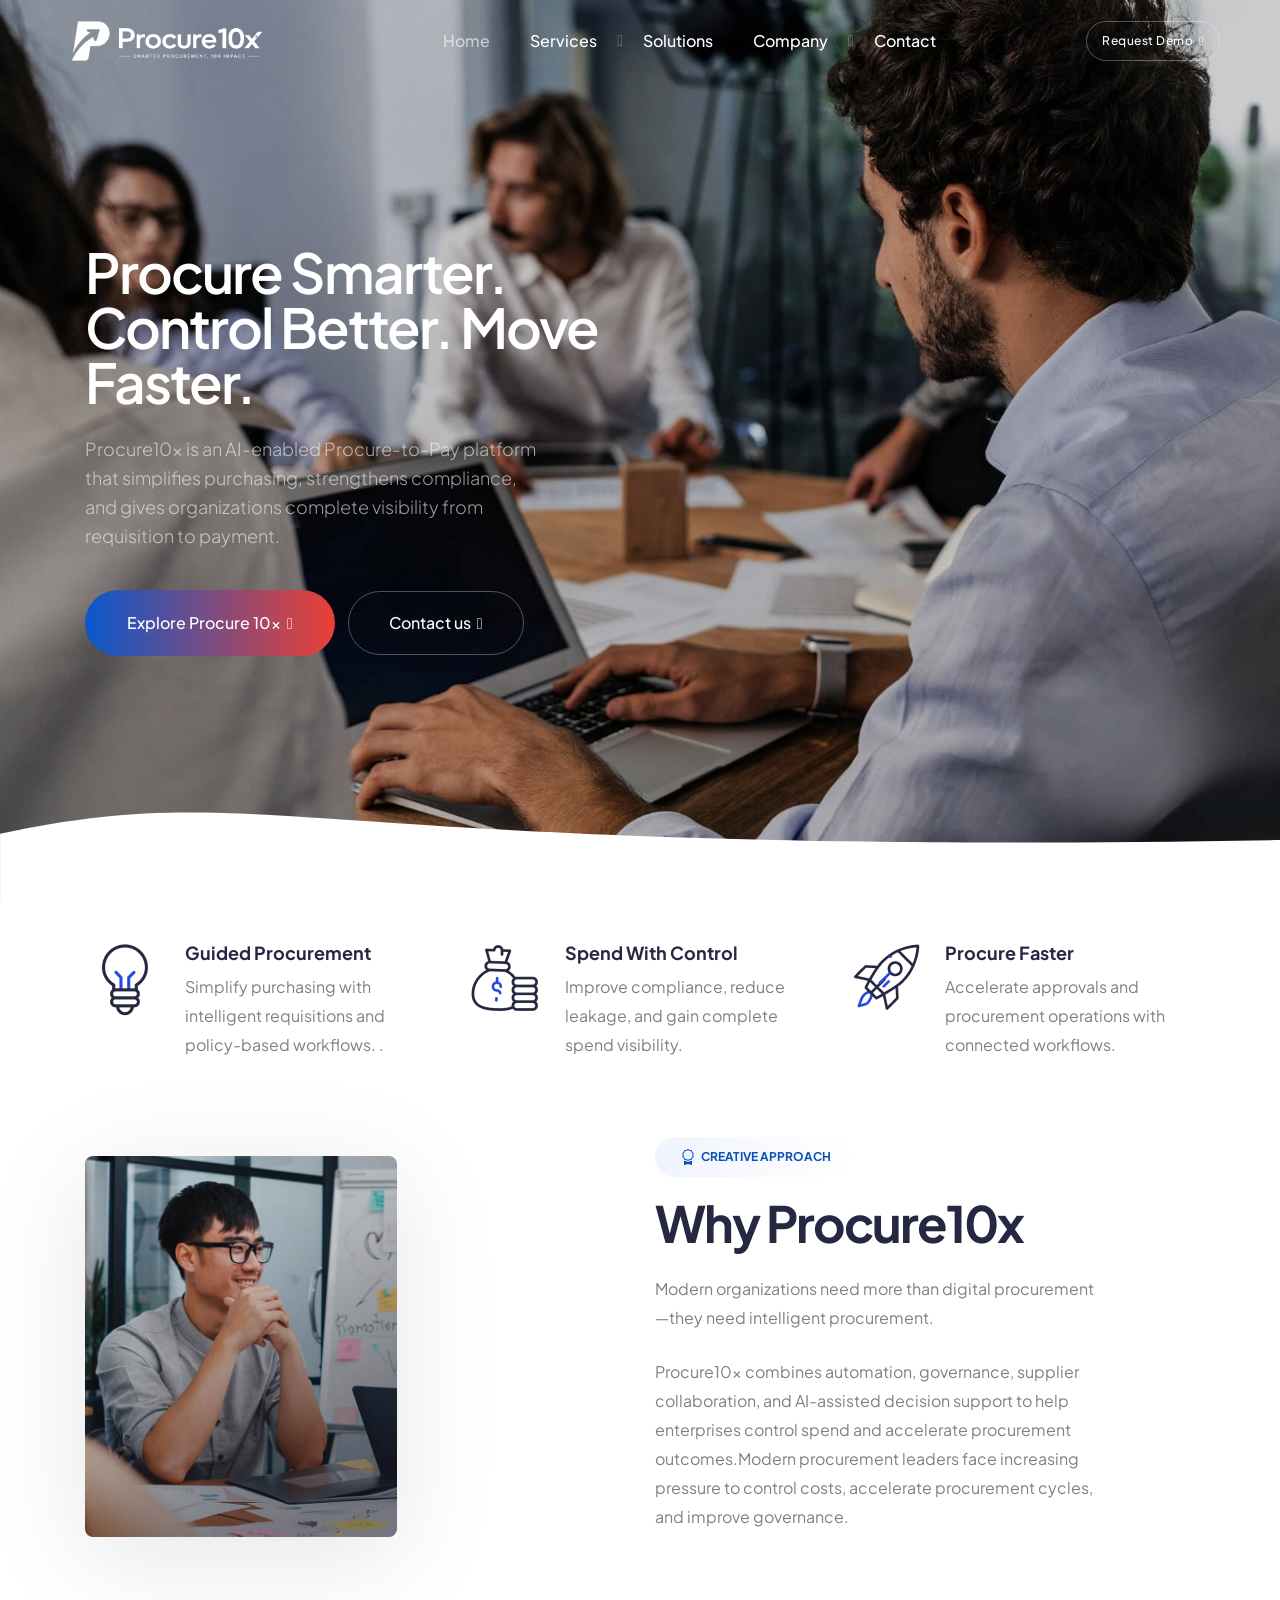
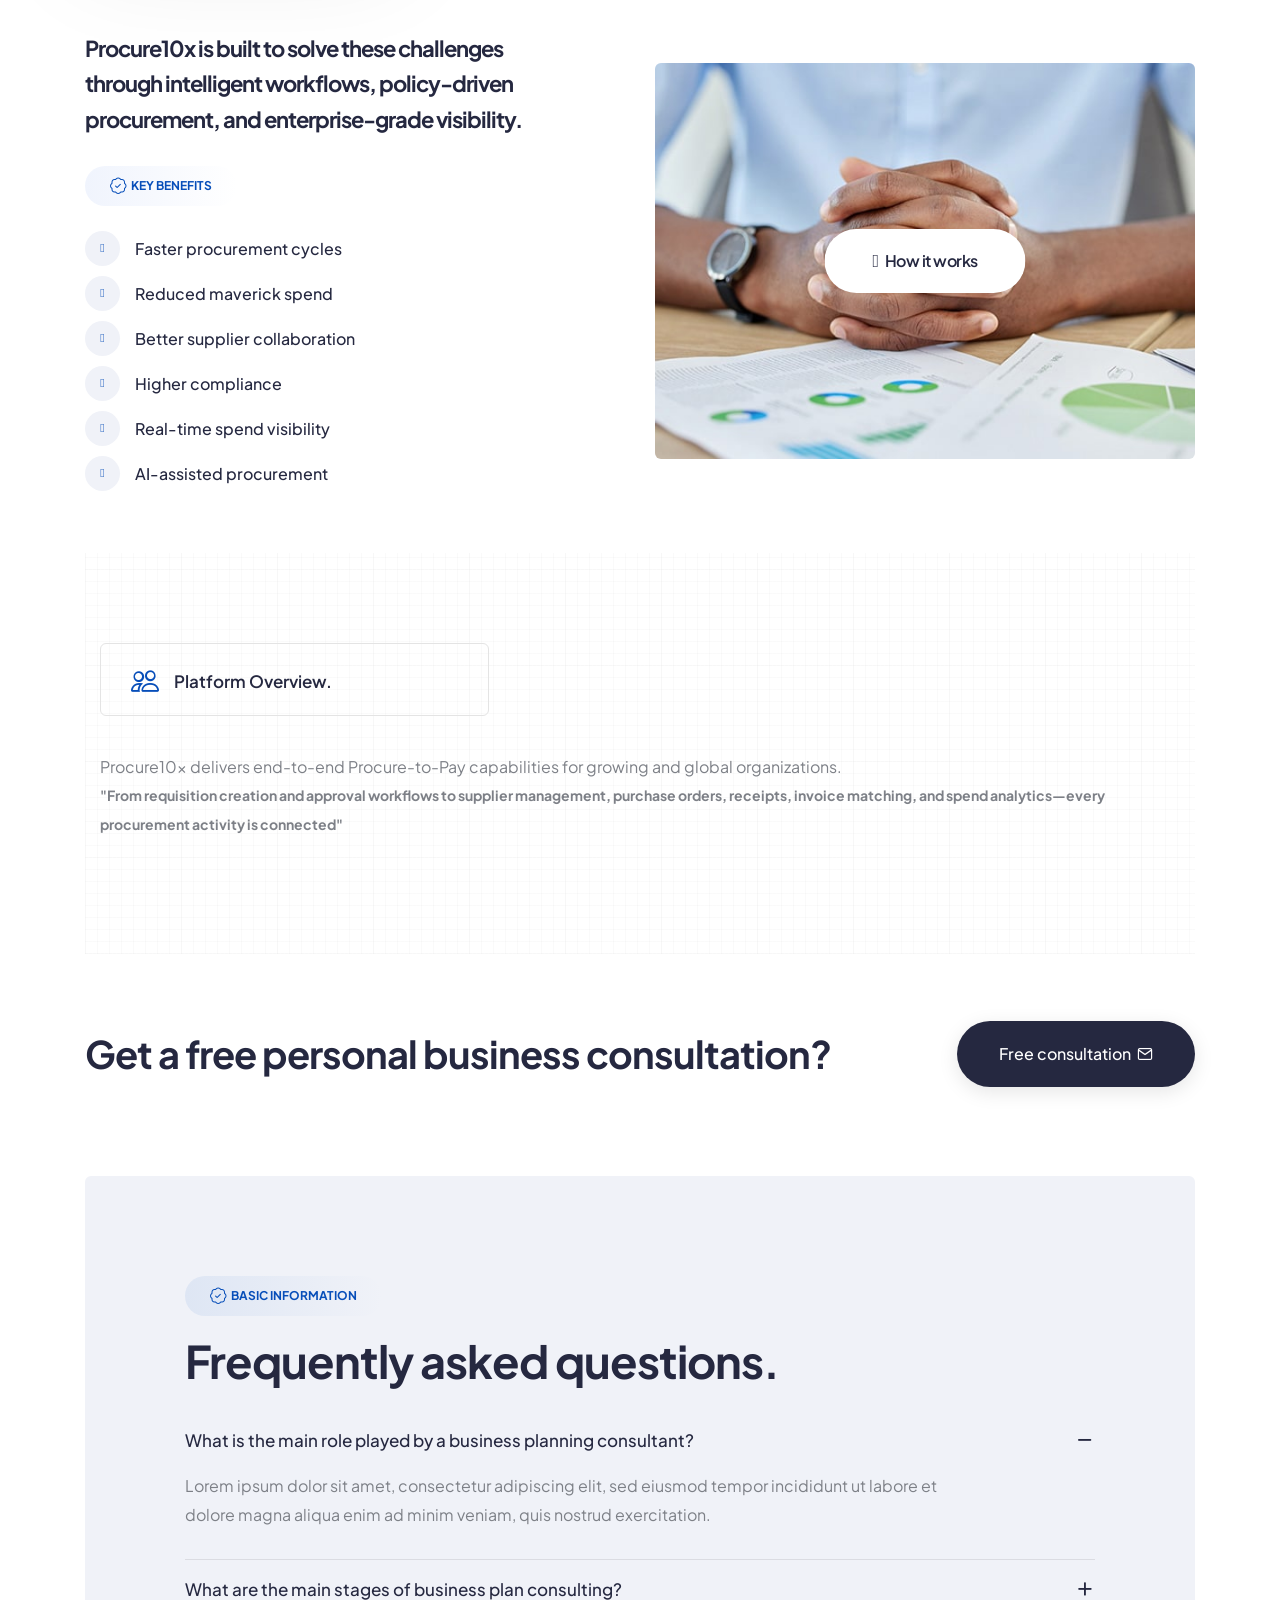
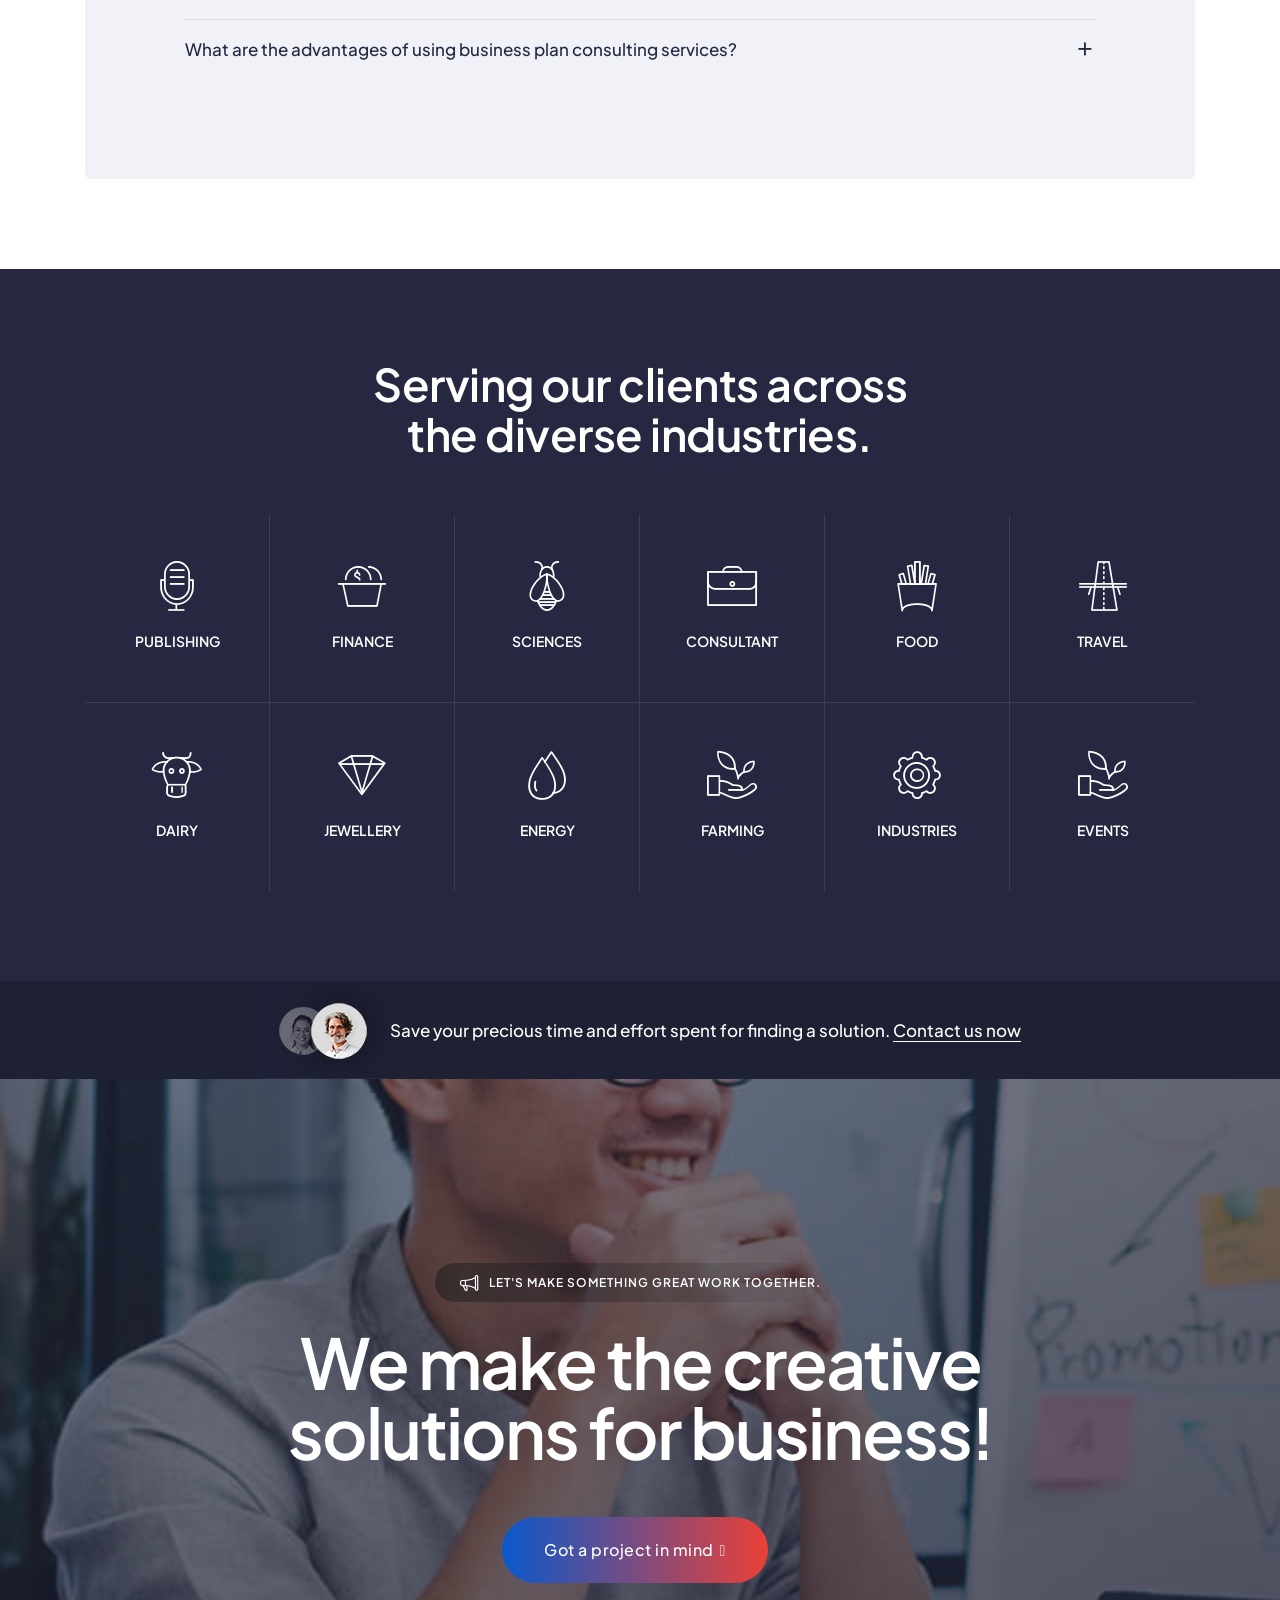
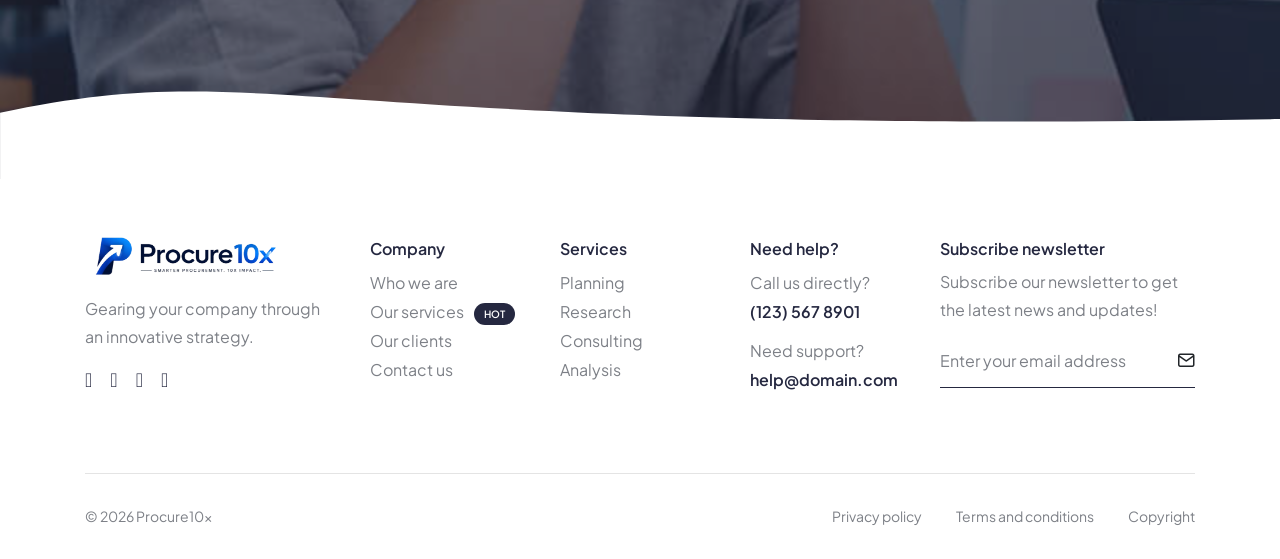
==== commit 821c592b: "25May website contetnt add" ====
--- a/index.html
+++ b/index.html
@@ -1,837 +1,1371 @@
 <!DOCTYPE html>
-<html class="no-js skrollr skrollr-desktop" lang="en" style="">
-<head>
-  <meta http-equiv="Content-Type" content="text/html; charset=UTF-8">
-  <title>Procure 10X - Smarter Procurement 10x Impact</title>
-  <meta http-equiv="X-UA-Compatible" content="IE=edge">
-  <meta name="author" content="Procure10X">
-  <meta name="viewport" content="width=device-width,initial-scale=1.0">
-  <meta name="description" content="Procure 10X - Intelligent Procurement & Finance Automation Platform. Simplify P2P, S2P, AP Automation and Spend Management.">
-  <link rel="shortcut icon" href="#">
-  <link rel="preconnect" href="https://fonts.googleapis.com/" crossorigin="">
-  <link rel="preconnect" href="https://fonts.gstatic.com/" crossorigin="">
-  <link rel="stylesheet" href="./assets/css/vendors.min.css">
-  <link rel="stylesheet" href="./assets/css/icon.min.css">
-  <link rel="stylesheet" href="./assets/css/style.min.css">
-  <link rel="stylesheet" href="./assets/css/responsive.min.css">
-  <link rel="stylesheet" href="./assets/css/it-business.css">
-  <link rel="stylesheet" href="https://cdnjs.cloudflare.com/ajax/libs/font-awesome/6.5.2/css/all.min.css"/>
+<!-- saved from url=(0053) -->
+<html class="no-js skrollr skrollr-desktop" lang="en" style=""><head><meta http-equiv="Content-Type" content="text/html; charset=UTF-8">
+        <title> Procure 10X - Smarter Procurement 10x Impact</title>
+        
+        <meta http-equiv="X-UA-Compatible" content="IE=edge">
+        <meta name="author" content="ThemeZaa">
+        <meta name="viewport" content="width=device-width,initial-scale=1.0">
+        <meta name="description" content="Procure 10X - Smarter Procurement 10x Impact.">
+        <!-- favicon icon -->
+        <link rel="shortcut icon" href="#">
+        <link rel="apple-touch-icon" href="#">
+        <link rel="apple-touch-icon" sizes="72x72" href="#">
+        <link rel="apple-touch-icon" sizes="114x114" href="#">
+        <!-- google fonts preconnect -->
+        <link rel="preconnect" href="https://fonts.googleapis.com/" crossorigin="">
+        <link rel="preconnect" href="https://fonts.gstatic.com/" crossorigin="">
+        <!-- style sheets and font icons -->
+
+        <link rel="stylesheet" href="./assets/css/vendors.min.css">
+        <link rel="stylesheet" href="./assets/css/icon.min.css">
+        <link rel="stylesheet" href="./assets/css/style.min.css">
+        <link rel="stylesheet" href="./assets/css/responsive.min.css">
+        <link rel="stylesheet" href="./assets/css/it-business.css">
+
+ 
+<link
+  rel="stylesheet"
+  href="https://cdnjs.cloudflare.com/ajax/libs/font-awesome/7.0.0/css/all.min.css"
+/>
+<style>
+
+    .dropdown-with-icon-style02 .dropdown-toggle::after{
+        display: none;
+    }
+     .dropdown-toggle::after{
+        display: none;
+    }
+</style>
 </head>
-<body data-mobile-nav-style="full-screen-menu" data-mobile-nav-bg-color="#252840">
+    <body data-mobile-nav-style="full-screen-menu" data-mobile-nav-bg-color="#252840">  
+        <!-- start header -->
+        <header class=""> 
+            <!-- start navigation -->
+            <nav class="navbar navbar-expand-lg header-transparent bg-transparent header-reverse glass-effect" data-header-hover="light">
+                <div class="container-fluid">
+                    <div class="col-auto col-xxl-4 col-lg-3 me-lg-0 me-auto">
+                        <a class="navbar-brand" href="index.html">
+                            <img src="./assets/img/logo-white.png" data-at2x="./assets/img/logo-white.png" alt="" class="default-logo" width="250" height="80">
+                          
+                         
+                            <img src="./assets/img/logo.png" data-at2x="./assets/img/logo.png" alt="" class="alt-logo" width="0" height="0">
+                           
+                        </a>
+                    </div>
+                    <div class="col-auto col-xxl-7 col-lg-7 menu-order position-static">
+                        <button class="navbar-toggler float-start collapsed" type="button" data-bs-toggle="collapse" data-bs-target="#navbarNav" aria-controls="#navbarNav-clone" aria-label="Toggle navigation" data-target="#navbarNav-clone" aria-expanded="false">
+                            <span class="navbar-toggler-line"></span>
+                            <span class="navbar-toggler-line"></span>
+                            <span class="navbar-toggler-line"></span>
+                            <span class="navbar-toggler-line"></span>
+                        </button>
+                        <div class="collapse navbar-collapse justify-content-center" id="navbarNav"> 
+                            <ul class="navbar-nav"> 
+                                <li class="nav-item active"><a href="index.html" class="nav-link">Home</a></li>
+                                <li class="nav-item dropdown dropdown-with-icon-style02">
+                                    <a href="#" class="nav-link">Services</a>
+                                    <i class="fa-solid fa-angle-down dropdown-toggle" id="navbarDropdownMenuLink" role="button" data-bs-toggle="dropdown" aria-expanded="false"></i>
+                                    <ul class="dropdown-menu" aria-labelledby="navbarDropdownMenuLink"> 
+                                        <li><a href="#"><i class="bi bi-briefcase"></i>Data analytics</a></li>
+                                        <li><a href="#"><i class="bi bi-clipboard-data"></i>Finance consulting</a></li>
+                                        <li><a href="#"><i class="bi bi-peace"></i>Technology innovation</a></li>
+                                        <li><a href="#"><i class="bi bi-bar-chart-line"></i>Digital commerce</a></li>
+                                        <li><a href="#"><i class="bi bi-send-check"></i>Artificial intelligence</a></li>
+                                        <li><a href="#"><i class="bi bi-globe2"></i>Cloud computing</a></li>
+                                    </ul>
+                                </li>
+                                <li class="nav-item"><a href="solution.html" class="nav-link">Solutions</a></li>
+                                <li class="nav-item dropdown dropdown-with-icon-style02">
+                                    <a href="#" class="nav-link">Company</a>
+                                    <i class="fa-solid fa-angle-down dropdown-toggle" id="navbarDropdownMenuLink" role="button" data-bs-toggle="dropdown" aria-expanded="false"></i>
+                                    <ul class="dropdown-menu" aria-labelledby="navbarDropdownMenuLink"> 
+                                        <li><a href="about.html"><i class="bi bi-briefcase"></i> About Us</a></li>
+                                        <li><a href="#"><i class="bi bi-clipboard-data"></i>Why Procure10x</a></li>
+                                        <li><a href="#"><i class="bi bi-peace"></i>Career</a></li>
+                                        <li><a href="#"><i class="bi bi-bar-chart-line"></i>Culture</a></li>
+                                        </ul>
+                                </li>
+                                <li class="nav-item"><a href="#" class="nav-link">Contact</a></li>
+                            </ul>
+                        </div>
+                    </div>
+                    <div class="col-auto col-xxl-3 col-lg-2 text-end d-none d-sm-flex">
+                        <div class="header-icon">
+                            <div class="header-button"><a href="#" class="btn btn-large btn-transparent-white-light btn-rounded text-transform-none border-1">Request Demo<i class="fa-solid fa-arrow-right"></i></a></div>
+                        </div>  
+                    </div>
+                </div>
+            </nav>
+            <!-- end navigation -->
+        </header>
+        <!-- end header -->  
+        <!-- start hero section -->
+        <div class="page-layout"><section class="cover-background full-screen ipad-top-space-margin py-0 md-h-750px sm-h-650px" style="background-image: url('./assets/img/bg-procure.jpg'); margin-top: inherit; height: 631px;">
+            <div class="opacity-very-light bg-black"></div>
+            <div class="shape-image-animation bottom-0 p-0 w-100 d-none d-md-block"> 
+                <svg xmlns="http://www.w3.org/2000/svg" widht="3000" height="400" viewBox="0 180 2500 200" fill="#ffffff"> 
+                <path class="st1" d="M 0 250 C 1200 400 1200 50 3000 250 L 3000 550 L 0 550 L 0 250">
+                <animate attributeName="d" dur="5s" values="M 0 250 C 1200 400 1200 50 3000 250 L 3000 550 L 0 550 L 0 250;
+                            M 0 250 C 400 50 400 400 3000 250 L 3000 550 L 0 550 L 0 250;
+                            M 0 250 C 1200 400 1200 50 3000 250 L 3000 550 L 0 550 L 0 250" repeatCount="indefinite"></animate>
+                </path>
+                </svg>
+            </div> 
+            <div class="container h-100"> 
+                <div class="row align-items-center h-100">
+                    <div class="col-xl-6 col-lg-8 col-md-10 position-relative z-index-1 appear anime-child anime-complete" data-anime="{ &quot;el&quot;: &quot;childs&quot;, &quot;translateY&quot;: [0, 0], &quot;perspective&quot;: [1200,1200], &quot;scale&quot;: [1.05, 1], &quot;rotateX&quot;: [30, 0], &quot;opacity&quot;: [0,1], &quot;duration&quot;: 800, &quot;delay&quot;: 200, &quot;staggervalue&quot;: 300, &quot;easing&quot;: &quot;easeOutQuad&quot; }">   
+                        <span class="d-none ps-25px pe-25px pt-5px pb-5px mb-25px text-uppercase text-white fs-12 ls-1px fw-600 border-radius-100px bg-gradient-dark-gray-transparent d-flex w-70 sm-w-100" el="childs" staggervalue="300" easing="easeOutQuad" style=""><i class="bi bi-megaphone text-white icon-small me-10px"></i>Grow your business with us</span>
+                        <h2 class="text-white fw-600 ls-minus-2px mb-25px" style="" el="childs" staggervalue="300" easing="easeOutQuad">Procure Smarter. Control Better. Move Faster.</h2> 
+                        <div style="" el="childs" staggervalue="300" easing="easeOutQuad"><p class="fw-300 fs-18 w-85 sm-w-95 text-white opacity-6">Procure10x is an AI-enabled Procure-to-Pay platform that simplifies purchasing, strengthens compliance, and gives organizations complete visibility from requisition to payment.</p></div>
+                        <a href="#" target="blank" class="btn btn-extra-large btn-switch-text btn-gradient-purple-pink btn-rounded me-10px ls-0px mt-15px" style="" el="childs" staggervalue="300" easing="easeOutQuad">
+                            <span>
+                                <span class="btn-double-text" data-text="Explore">Explore Procure 10x</span>
+                                <span><i class="fa-brands fa-youtube"></i></span>
+                            </span>
+                        </a>
+                        <a href="#" class="btn btn-extra-large btn-switch-text btn-transparent-white-light btn-rounded border-1 ls-0px mt-15px" style="" el="childs" staggervalue="300" easing="easeOutQuad">
+                            <span>
+                                <span class="btn-double-text" data-text="Contact us">Contact us</span>
+                                <span><i class="fa-regular fa-envelope"></i></span>
+                            </span>
+                        </a>
+                    </div>  
+                </div> 
+            </div>
+        </section>
+        
+        
+        <section class="pt-3 pb-2 sm-pt-50px">
+            <div class="container">
+                <div class="row row-cols-1 row-cols-lg-3 row-cols-md-2 justify-content-center mb-7 appear anime-child anime-complete" data-anime="{ &quot;el&quot;: &quot;childs&quot;, &quot;translateY&quot;: [30, 0], &quot;opacity&quot;: [0,1], &quot;duration&quot;: 600, &quot;delay&quot;:0, &quot;staggervalue&quot;: 300, &quot;easing&quot;: &quot;easeOutQuad&quot; }">
+                    <!-- start features box item -->
+                    <div class="col icon-with-text-style-01 md-mb-30px" style="" el="childs" staggervalue="300" easing="easeOutQuad">
+                        <div class="feature-box feature-box-left-icon last-paragraph-no-margin">
+                            <div class="feature-box-icon me-20px">
+                                <img src="./assets/img/demo-it-business-icon-01.webp" alt="" data-no-retina="">
+                            </div>
+                            <div class="feature-box-content">
+                                <span class="d-inline-block fs-18 text-dark-gray fw-700 mb-5px">Guided Procurement</span>
+                                <p class="w-80 xl-w-90 lg-w-100">Simplify purchasing with intelligent requisitions and policy-based workflows.
+.</p>
+                            </div>
+                        </div>
+                    </div>
+                    <!-- end features box item -->
+                    <!-- start features box item -->
+                    <div class="col icon-with-text-style-01 md-mb-30px" style="" el="childs" staggervalue="300" easing="easeOutQuad">
+                        <div class="feature-box feature-box-left-icon last-paragraph-no-margin">
+                            <div class="feature-box-icon me-20px">
+                                <img src="./assets/img/demo-it-business-icon-02.gif" alt="" data-no-retina="">
+                            </div>
+                            <div class="feature-box-content">
+                                <span class="d-inline-block fs-18 text-dark-gray fw-700 mb-5px">Spend With Control
+</span>
+                                <p class="w-80 xl-w-90 lg-w-100">Improve compliance, reduce leakage, and gain complete spend visibility.</p>
+                            </div>
+                        </div>
+                    </div>
+                    <!-- end features box item -->
+                    <!-- start features box item -->
+                    <div class="col icon-with-text-style-01 md-mb-30px" style="" el="childs" staggervalue="300" easing="easeOutQuad">
+                        <div class="feature-box feature-box-left-icon last-paragraph-no-margin">
+                            <div class="feature-box-icon me-20px">
+                                <img src="./assets/img/demo-it-business-icon-03.webp" alt="" data-no-retina="">
+                            </div>
+                            <div class="feature-box-content">
+                                <span class="d-inline-block fs-18 text-dark-gray fw-700 mb-5px">Procure Faster
+</span>
+                                <p class="w-80 xl-w-90 lg-w-100">Accelerate approvals and procurement operations with connected workflows.</p>
+                            </div>
+                        </div>
+                    </div>
+                    <!-- end features box item --> 
+                </div>
+                <div class="row mb-1 align-items-center">
+                    <div class="col-lg-5 position-relative md-mb-20">
+                        <div class="w-70 xs-w-80 shadow-in" data-animation-delay="50" data-shadow-animation="true">
+                            <img src="./assets/img/demo-it-business-01.jpg" alt="" class="border-radius-8px w-100" data-no-retina="">
+                        </div>
+                        <div class="w-60 overflow-hidden position-absolute right-minus-15px xs-right-15px xs-w-60 bottom-minus-50px skrollable shadow-in skrollable-before" data-shadow-animation="true" data-animation-delay="250" data-bottom-top="transform: translateY(50px)" data-top-bottom="transform: translateY(-50px)" style="transform: translateY(50px);">
+                            <img src="./assets/img/demo-it-business-02.jpg" alt="" class="border-radius-8px w-100 box-shadow-quadruple-large" data-no-retina="">
+                        </div>
+                    </div>
+                    <div class="col-xl-5 col-lg-6 offset-lg-1 appear anime-child anime-complete" data-anime="{ &quot;el&quot;: &quot;childs&quot;, &quot;translateY&quot;: [30, 0], &quot;opacity&quot;: [0,1], &quot;duration&quot;: 600, &quot;delay&quot;:0, &quot;staggervalue&quot;: 300, &quot;easing&quot;: &quot;easeOutQuad&quot; }">
+                        <span class="ps-25px pe-25px mb-20px text-uppercase text-base-color fs-12 lh-40 fw-700 border-radius-100px bg-gradient-very-light-gray-transparent d-inline-flex" el="childs" staggervalue="300" easing="easeOutQuad" style=""><i class="bi bi-award fs-16 me-5px"></i>Creative approach</span>
+                        <h3 class="text-dark-gray fs-50 fw-700 ls-minus-2px" style="" el="childs" staggervalue="300" easing="easeOutQuad">Why Procure10x</h3>
+                        <p class=" sm-mb-25px" style="" el="childs" staggervalue="300" easing="easeOutQuad">Modern organizations need more than digital procurement—they need intelligent procurement.
+                            </p>
+                            <p class="mb-0px sm-mb-25px">
+Procure10x combines automation, governance, supplier collaboration, and AI-assisted decision support to help enterprises control spend and accelerate procurement outcomes.Modern procurement leaders face increasing pressure to control costs, accelerate procurement cycles, and improve governance.</p>
+                        <div class="d-none progress-bar-style-02" style="" el="childs" staggervalue="300" easing="easeOutQuad">
+                            <!-- start progress bar item -->
+                            <div class="progress mb-15px border-radius-50px fw-700 fs-11 lh-11 text-white bg-white">
+                                <div class="progress-bar bg-gradient-flamingo-red-transparent m-0 appear" role="progressbar" aria-valuenow="98" aria-valuemin="0" aria-valuemax="100" aria-label="business" style="width: 98%;">
+                                    <span class="progress-bar-percent text-flamingo">98%</span>
+                                </div>
+                                <div class="progress-bar-title text-uppercase">business growth</div>
+                            </div>
+                            <!-- end progress bar item -->
+                            <!-- start progress bar item -->
+                            <div class="progress border-radius-50px fw-700 fs-11 lh-11 text-white bg-white">
+                                <div class="progress-bar bg-gradient-base-color-transparent m-0 appear" role="progressbar" aria-valuenow="85" aria-valuemin="0" aria-valuemax="100" aria-label="technology" style="width: 85%;">
+                                    <span class="progress-bar-percent text-base-color">85%</span>
+                                </div>
+                                <div class="progress-bar-title text-uppercase">new technology</div>
+                            </div>
+                            <!-- end progress bar item -->
+                        </div>
+                    </div>
+                </div>
 
-  <!-- ===================== HEADER ===================== -->
-  <header class="">
-    <nav class="navbar navbar-expand-lg header-transparent bg-transparent header-reverse glass-effect" data-header-hover="light">
-      <div class="container-fluid">
-        <div class="col-auto col-xxl-3 col-lg-2 me-lg-0 me-auto">
-          <a class="navbar-brand" href="#">
-            <img src="./assets/img/logo-white.png" data-at2x="./assets/img/logo-white.png" alt="Procure10X" class="default-logo" width="250" height="80">
-            <img src="./assets/img/logo.png" data-at2x="./assets/img/logo.png" alt="Procure10X" class="alt-logo" width="0" height="0">
-          </a>
+
+
+                
+                <div class="d-none row row-cols-1 row-cols-lg-5 row-cols-md-3 row-cols-sm-2 clients-style-06 justify-content-center ps-3 pe-3 xs-mt-40px appear anime-child anime-complete" data-anime="{ &quot;el&quot;: &quot;childs&quot;, &quot;scale&quot;: [0.8,1], &quot;opacity&quot;: [0,1], &quot;duration&quot;: 600, &quot;delay&quot;:0, &quot;staggervalue&quot;: 300, &quot;easing&quot;: &quot;easeOutQuad&quot; }">
+                    <!-- start client item -->
+                    <div class="col client-box text-center md-mb-40px" style="" el="childs" staggervalue="300" easing="easeOutQuad">
+                        <a href="#"><img src="./assets/img/logo-walmart-dark-blue.svg" alt="" data-no-retina=""></a>
+                    </div>
+                    <!-- end client item -->
+                    <!-- start client item -->
+                    <div class="col client-box text-center md-mb-40px" style="" el="childs" staggervalue="300" easing="easeOutQuad">
+                        <a href="#"><img src="./assets/img/logo-netflix-dark-blue.svg" alt="" data-no-retina=""></a>
+                    </div>
+                    <!-- end client item -->
+                    <!-- start client item -->
+                    <div class="col client-box text-center md-mb-40px" style="" el="childs" staggervalue="300" easing="easeOutQuad">
+                        <a href="#"><img src="./assets/img/logo-invision-dark-blue.svg" alt="" data-no-retina=""></a>
+                    </div>
+                    <!-- end client item -->
+                    <!-- start client item -->
+                    <div class="col client-box text-center sm-mb-40px" style="" el="childs" staggervalue="300" easing="easeOutQuad">
+                        <a href="#"><img src="./assets/img/logo-yahoo-dark-blue.svg" alt="" data-no-retina=""></a>
+                    </div> 
+                    <!-- end client item -->
+                    <!-- start client item -->
+                    <div class="col client-box text-center" style="" el="childs" staggervalue="300" easing="easeOutQuad">
+                        <a href="#"><img src="./assets/img/logo-amazon-dark-blue.svg" alt="" data-no-retina=""></a>
+                    </div> 
+                    <!-- end client item -->
+                </div> 
+            </div>
+        </section>
+        
+        <section class="pt-3 sm-pt-50px">
+            <div class="container">
+                <div class="row align-items-center justify-content-center mb-3 sm-mb-40px">
+                    <div class="col-xl-5 col-lg-6 col-md-12 md-mb-50px appear anime-child anime-complete" data-anime="{ &quot;el&quot;: &quot;childs&quot;, &quot;translateY&quot;: [15, 0], &quot;opacity&quot;: [0,1], &quot;duration&quot;: 600, &quot;delay&quot;: 0, &quot;staggervalue&quot;: 100, &quot;easing&quot;: &quot;easeOutQuad&quot; }">
+                      
+                        <h5 class="fw-700 fs-22 mb-2 text-dark-gray ls-minus-1px" style="" el="childs" staggervalue="100" easing="easeOutQuad">Procure10x is built to solve these challenges through intelligent workflows, policy-driven procurement, and enterprise-grade visibility.</h5>
+                        <!-- start features box item -->
+                           <span class="ps-25px pe-25px mt-20px text-uppercase text-base-color fs-12 lh-40 fw-700 border-radius-100px bg-gradient-very-light-gray-transparent d-inline-flex" el="childs" staggervalue="100" easing="easeOutQuad" style=""><i class="bi bi-patch-check fs-16 me-5px"></i>Key Benefits</span>
+                        <div class="icon-with-text-style-08 mb-10px" style="" el="childs" staggervalue="100" easing="easeOutQuad">
+                            <h5>
+                                
+                            </h5>
+                            <div class="feature-box feature-box-left-icon-middle overflow-hidden">
+                                <div class="feature-box-icon feature-box-icon-rounded w-35px h-35px bg-very-light-gray rounded-circle me-15px">
+                                    <i class="fa-solid fa-check fs-12 text-base-color"></i> 
+                                </div>
+                                <div class="feature-box-content"> 
+                                    <span class="text-dark-gray fw-500">Faster procurement cycles</span>
+                                </div>
+                            </div>
+                        </div>
+                        <!-- end features box item -->
+                        <!-- start features box item -->
+                        <div class="icon-with-text-style-08 mb-10px" style="" el="childs" staggervalue="100" easing="easeOutQuad">
+                            <div class="feature-box feature-box-left-icon-middle overflow-hidden">
+                                <div class="feature-box-icon feature-box-icon-rounded w-35px h-35px bg-very-light-gray rounded-circle me-15px">
+                                    <i class="fa-solid fa-check fs-12 text-base-color"></i> 
+                                </div>
+                                <div class="feature-box-content"> 
+                                    <span class="text-dark-gray fw-500">Reduced maverick spend
+</span>
+                                </div>
+                            </div>
+                        </div>
+                        <!-- end features box item -->
+                        <!-- start features box item -->
+                        <div class="icon-with-text-style-08 mb-10px" style="" el="childs" staggervalue="100" easing="easeOutQuad">
+                            <div class="feature-box feature-box-left-icon-middle overflow-hidden">
+                                <div class="feature-box-icon feature-box-icon-rounded w-35px h-35px bg-very-light-gray rounded-circle me-15px">
+                                    <i class="fa-solid fa-check fs-12 text-base-color"></i> 
+                                </div>
+                                <div class="feature-box-content"> 
+                                    <span class="text-dark-gray fw-500">Better supplier collaboration
+</span>
+                                </div>
+                            </div>
+                        </div>
+                        <!-- end features box item -->
+                        <!-- start features box item -->
+                        <div class="icon-with-text-style-08 mb-10px" style="" el="childs" staggervalue="100" easing="easeOutQuad">
+                            <div class="feature-box feature-box-left-icon-middle overflow-hidden">
+                                <div class="feature-box-icon feature-box-icon-rounded w-35px h-35px bg-very-light-gray rounded-circle me-15px">
+                                    <i class="fa-solid fa-check fs-12 text-base-color"></i> 
+                                </div>
+                                <div class="feature-box-content"> 
+                                    <span class="text-dark-gray fw-500">Higher compliance
+</span>
+                                </div>
+                            </div>
+                        </div>
+                        
+                         <div class="icon-with-text-style-08 mb-10px" style="" el="childs" staggervalue="100" easing="easeOutQuad">
+                            <div class="feature-box feature-box-left-icon-middle overflow-hidden">
+                                <div class="feature-box-icon feature-box-icon-rounded w-35px h-35px bg-very-light-gray rounded-circle me-15px">
+                                    <i class="fa-solid fa-check fs-12 text-base-color"></i> 
+                                </div>
+                                <div class="feature-box-content"> 
+                                    <span class="text-dark-gray fw-500">Real-time spend visibility
+</span>
+                                </div>
+                            </div>
+                        </div>
+ <div class="icon-with-text-style-08" style="" el="childs" staggervalue="100" easing="easeOutQuad">
+                            <div class="feature-box feature-box-left-icon-middle overflow-hidden">
+                                <div class="feature-box-icon feature-box-icon-rounded w-35px h-35px bg-very-light-gray rounded-circle me-15px">
+                                    <i class="fa-solid fa-check fs-12 text-base-color"></i> 
+                                </div>
+                                <div class="feature-box-content"> 
+                                    <span class="text-dark-gray fw-500">AI-assisted procurement
+</span>
+                                </div>
+                            </div>
+                        </div>
+                       
+
+                        <!-- end features box item -->
+                    </div>
+                    <div class="col-lg-6 offset-xl-1 position-relative z-index-1 appear anime-complete" data-anime="{ &quot;opacity&quot;: [0,1], &quot;duration&quot;: 600, &quot;delay&quot;: 100, &quot;staggervalue&quot;: 300, &quot;easing&quot;: &quot;easeOutQuad&quot; }" staggervalue="300" easing="easeOutQuad" style="">
+                        <div class="atropos atropos-rotate-touch" data-atropos="" data-atropos-perspective="2450">
+                            <div class="atropos-scale">
+                                <div class="atropos-rotate">
+                                    <div class="atropos-inner">
+                                        <img src="./assets/img/demo-it-business-03.jpg" alt="" class="border-radius-6px w-100" data-no-retina="">
+                                    <span class="atropos-highlight" style="transform: translate3d(0px, 0px, 0px);"></span></div>
+                                <span class="atropos-shadow" style="transform: translate3d(0px, 0px, -50px) scale(1);"></span></div> 
+                            </div>
+                        </div> 
+                        <div class="absolute-middle-center text-white-space-nowrap z-index-9">
+                            <a href="https://www.youtube.com/watch?v=7YmA1MvKnuA" class="btn btn-extra-large btn-white left-icon btn-box-shadow fw-600 btn-rounded popup-youtube ls-minus-05px"><i class="fa-brands fa-youtube icon-small"></i>How it works</a>
+                        </div>
+                    </div>
+                </div>
+                <div class="row row-cols-1 row-cols-lg-5 row-cols-md-3 row-cols-sm-2 clients-style-06 justify-content-center ps-3 pe-3 xs-mt-40px appear anime-complete" data-anime="{ &quot;opacity&quot;: [0,1], &quot;duration&quot;: 600, &quot;delay&quot;:0, &quot;staggervalue&quot;: 300, &quot;easing&quot;: &quot;easeOutQuad&quot; }" staggervalue="300" easing="easeOutQuad" style="">
+                    <!-- start client item -->
+                    <div class="col client-box text-center md-mb-40px">
+                        <a href="#"><img src="images/logo-walmart-dark-blue.svg" alt="" data-no-retina=""></a>
+                    </div>
+                    <!-- end client item -->
+                    <!-- start client item -->
+                    <div class="col client-box text-center md-mb-40px">
+                        <a href="#"><img src="images/logo-netflix-dark-blue.svg" alt="" data-no-retina=""></a>
+                    </div>
+                    <!-- end client item -->
+                    <!-- start client item -->
+                    <div class="col client-box text-center md-mb-40px">
+                        <a href="#"><img src="images/logo-invision-dark-blue.svg" alt="" data-no-retina=""></a>
+                    </div>
+                    <!-- end client item -->
+                    <!-- start client item -->
+                    <div class="col client-box text-center sm-mb-40px">
+                        <a href="#"><img src="images/logo-yahoo-dark-blue.svg" alt="" data-no-retina=""></a>
+                    </div> 
+                    <!-- end client item -->
+                    <!-- start client item -->
+                    <div class="col client-box text-center">
+                        <a href="#"><img src="images/logo-amazon-dark-blue.svg" alt="" data-no-retina=""></a>
+                    </div> 
+                    <!-- end client item -->
+                </div>
+                <section class=" overflow-hidden bg-very-light-gray position-relative" style="background-image: repeating-linear-gradient(90deg, hsla(196,0%,79%,0.06) 0px, hsla(196,0%,79%,0.06) 1px,transparent 1px, transparent 96px),repeating-linear-gradient(0deg, hsla(196,0%,79%,0.06) 0px, hsla(196,0%,79%,0.06) 1px,transparent 1px, transparent 96px),repeating-linear-gradient(0deg, hsla(196,0%,79%,0.09) 0px, hsla(196,0%,79%,0.09) 1px,transparent 1px, transparent 12px),repeating-linear-gradient(90deg, hsla(196,0%,79%,0.09) 0px, hsla(196,0%,79%,0.09) 1px,transparent 1px, transparent 12px),linear-gradient(90deg, rgb(255,255,255),rgb(255,255,255));">
+                        <div class="container">
+                            <div class="row align-items-center mb-2 sm-mb-30px text-center text-lg-start appear anime-child anime-complete" data-anime="{ &quot;el&quot;: &quot;childs&quot;, &quot;translateY&quot;: [30, 0], &quot;opacity&quot;: [0,1], &quot;duration&quot;: 600, &quot;delay&quot;:0, &quot;staggervalue&quot;: 300, &quot;easing&quot;: &quot;easeOutQuad&quot; }">
+                                <div class="col-lg-5 md-mb-30px" style="" el="childs" staggervalue="300" easing="easeOutQuad"> 
+                                    <div class="pt-20px pb-20px ps-30px pe-30px xs-p-15px border border-color-extra-medium-gray border-radius-6px mb-15px icon-with-text-style-08 w-90 lg-w-100" style="" el="childs" staggervalue="300" easing="easeOutQuad">
+                            <div class="feature-box feature-box-left-icon-middle d-inline-flex align-middle">
+                                <div class="feature-box-icon me-15px">
+                                    <i class="bi bi-people icon-very-medium text-base-color"></i>
+                                </div>
+                                <div class="feature-box-content">
+                                    <span class="fs-17 alt-font fw-600 text-dark-gray d-block lh-26">Platform Overview.</span>
+                                </div>
+                            </div>
+                        </div>
+                                 
+                                </div> 
+                            
+                                <div class="d-none col-xl-2 col-lg-3 d-flex justify-content-center" style="" el="childs" staggervalue="300" easing="easeOutQuad">
+                                    <!-- start slider navigation -->
+                                    <div class="slider-one-slide-prev-1 icon-small text-dark-gray swiper-button-prev slider-navigation-style-04 bg-white box-shadow-large" tabindex="0" role="button" aria-label="Previous slide" aria-controls="swiper-wrapper-e5eeee10bd798f6f5"><i class="fa-solid fa-arrow-left"></i></div>
+                                    <div class="slider-one-slide-next-1 icon-small text-dark-gray swiper-button-next slider-navigation-style-04 bg-white box-shadow-large" tabindex="0" role="button" aria-label="Next slide" aria-controls="swiper-wrapper-e5eeee10bd798f6f5"><i class="fa-solid fa-arrow-right"></i></div> 
+                                    <!-- end slider navigation -->
+                                </div>
+                            </div>
+                            <div class="col-lg-9  last-paragraph-no-margin md-mb-30px" style="" el="childs" staggervalue="300" easing="easeOutQuad"> 
+                                    <p>Procure10x delivers end-to-end Procure-to-Pay capabilities for growing and global organizations.
+            </p>
+                                </div> 
+                            <div class="row fw-bold fs-14">
+                                <p>"From requisition creation and approval workflows to supplier management, purchase orders, receipts, invoice matching, and spend analytics—every procurement activity is connected"</p>
+                            </div>
+                            <div class="d-none row align-items-center appear anime-complete" data-anime="{ &quot;opacity&quot;: [0,1], &quot;duration&quot;: 600, &quot;delay&quot;:0, &quot;staggervalue&quot;: 300, &quot;easing&quot;: &quot;easeOutQuad&quot; }" staggervalue="300" easing="easeOutQuad" style="">
+                                <div class="col-12">
+                                    <div class="outside-box-right-20 sm-outside-box-right-0">
+                                        <div class="swiper magic-cursor slider-one-slide swiper-initialized swiper-horizontal swiper-backface-hidden" data-slider-options="{ &quot;slidesPerView&quot;: 1, &quot;spaceBetween&quot;: 30, &quot;loop&quot;: true, &quot;navigation&quot;: { &quot;nextEl&quot;: &quot;.slider-one-slide-next-1&quot;, &quot;prevEl&quot;: &quot;.slider-one-slide-prev-1&quot; }, &quot;autoplay&quot;: { &quot;delay&quot;: 4000, &quot;disableOnInteraction&quot;: false }, &quot;keyboard&quot;: { &quot;enabled&quot;: true, &quot;onlyInViewport&quot;: true }, &quot;breakpoints&quot;: { &quot;1200&quot;: { &quot;slidesPerView&quot;: 4 }, &quot;992&quot;: { &quot;slidesPerView&quot;: 3 }, &quot;768&quot;: { &quot;slidesPerView&quot;: 2 }, &quot;320&quot;: { &quot;slidesPerView&quot;: 1 } }, &quot;effect&quot;: &quot;slide&quot; }">
+                                            <div class="swiper-wrapper" id="swiper-wrapper-e5eeee10bd798f6f5" aria-live="off" style="transition-duration: 0ms; transform: translate3d(-1396px, 0px, 0px); transition-delay: 0ms;">
+                                                <!-- start slider item --> 
+                                                
+                                                <!-- end slider item -->
+                                                <!-- start slider item --> 
+                                                
+                                                <!-- end slider item -->
+                                                <!-- start slider item --> 
+                                                
+                                                <!-- end slider item -->
+                                                <!-- start slider item --> 
+                                                
+                                                <!-- end slider item -->
+                                                <!-- start slider item --> 
+                                                
+                                                <!-- end slider item -->
+                                                <!-- start slider item --> 
+                                                
+                                                <!-- end slider item -->
+                                                <!-- start slider item --> 
+                                                
+                                                <!-- end slider item -->
+                                                <!-- start slider item --> 
+                                                
+                                                <!-- end slider item -->
+                                            <div class="swiper-slide" role="group" aria-label="4 / 8" style="width: 319px; margin-right: 30px;" data-swiper-slide-index="3">
+                                                    <!-- start services box style --> 
+                                                    <div class="services-box-style-03 last-paragraph-no-margin border-radius-6px overflow-hidden">
+                                                        <div class="position-relative">
+                                                            <a href="#"><img src="./assets/img/demo-it-business-06.jpg" alt="" data-no-retina=""></a>
+                                                            <a href="#" class="btn btn-very-small btn-rounded btn-dark-gray text-white btn-box-shadow ps-15px pe-15px pt-5px pb-5px lh-16 position-absolute right-30px top-30px text-uppercase">Digital</a>
+                                                        </div>
+                                                        <div class="bg-white">
+                                                            <div class="ps-65px pe-65px pt-30px pb-30px text-center">
+                                                                <a href="#" class="d-inline-block fs-18 fw-700 text-dark-gray mb-5px">Digital commerce</a>
+                                                                <p>Lorem ipsum simply dummy text of amet consectetur.</p> 
+                                                            </div> 
+                                                            <div class="d-flex justify-content-center border-top border-color-extra-medium-gray pt-20px pb-20px ps-50px pe-50px position-relative text-center">
+                                                                <a href="#" class="btn btn-link btn-hover-animation-switch btn-medium fw-700 text-dark-gray text-uppercase">
+                                                                    <span>
+                                                                        <span class="btn-text">Explore services</span>
+                                                                        <span class="btn-icon"><i class="fa-solid fa-arrow-right"></i></span>
+                                                                        <span class="btn-icon"><i class="fa-solid fa-arrow-right"></i></span>
+                                                                    </span> 
+                                                                </a>
+                                                            </div>
+                                                        </div>
+                                                    </div>
+                                                    <!-- end services box style -->
+                                                </div><div class="swiper-slide" role="group" aria-label="5 / 8" style="width: 319px; margin-right: 30px;" data-swiper-slide-index="4">
+                                                    <!-- start services box style --> 
+                                                    <div class="services-box-style-03 last-paragraph-no-margin border-radius-4px overflow-hidden">
+                                                        <div class="position-relative">
+                                                            <a href="#"><img src="./assets/img/demo-it-business-services-06.jpg" alt="" data-no-retina=""></a>
+                                                            <a href="#" class="btn btn-very-small btn-rounded btn-dark-gray text-white btn-box-shadow ps-15px pe-15px pt-5px pb-5px lh-16 position-absolute right-30px top-30px text-uppercase">Digital</a>
+                                                        </div>
+                                                        <div class="bg-white">
+                                                            <div class="ps-65px pe-65px pt-30px pb-30px text-center">
+                                                                <a href="#" class="d-inline-block fs-18 fw-700 text-dark-gray mb-5px">Cloud computing</a>
+                                                                <p>Lorem ipsum simply dummy text of amet consectetur.</p> 
+                                                            </div> 
+                                                            <div class="d-flex justify-content-center border-top border-color-extra-medium-gray pt-20px pb-20px ps-50px pe-50px position-relative text-center">
+                                                                <a href="#" class="btn btn-link btn-hover-animation-switch btn-medium fw-700 text-dark-gray text-uppercase">
+                                                                    <span>
+                                                                        <span class="btn-text">Explore services</span>
+                                                                        <span class="btn-icon"><i class="fa-solid fa-arrow-right"></i></span>
+                                                                        <span class="btn-icon"><i class="fa-solid fa-arrow-right"></i></span>
+                                                                    </span> 
+                                                                </a>
+                                                            </div>
+                                                        </div>
+                                                    </div>
+                                                    <!-- end services box style -->
+                                                </div><div class="swiper-slide" role="group" aria-label="6 / 8" style="width: 319px; margin-right: 30px;" data-swiper-slide-index="5">
+                                                    <!-- start services box style --> 
+                                                    <div class="services-box-style-03 last-paragraph-no-margin border-radius-6px overflow-hidden">
+                                                        <div class="position-relative">
+                                                            <a href="#"><img src="./assets/img/demo-it-business-03.jpg" alt="" data-no-retina=""></a>
+                                                            <a href="#" class="btn btn-very-small btn-rounded btn-dark-gray text-white btn-box-shadow ps-15px pe-15px pt-5px pb-5px lh-16 position-absolute right-30px top-30px text-uppercase">analytics</a>
+                                                        </div>
+                                                        <div class="bg-white">
+                                                            <div class="ps-65px pe-65px pt-30px pb-30px text-center">
+                                                                <a href="#" class="d-inline-block fs-18 fw-700 text-dark-gray mb-5px">Data and analytics</a>
+                                                                <p>Lorem ipsum simply dummy text of amet consectetur.</p> 
+                                                            </div> 
+                                                            <div class="d-flex justify-content-center border-top border-color-extra-medium-gray pt-20px pb-20px ps-50px pe-50px position-relative text-center">
+                                                                <a href="#" class="btn btn-link btn-hover-animation-switch btn-medium fw-700 text-dark-gray text-uppercase">
+                                                                    <span>
+                                                                        <span class="btn-text">Explore services</span>
+                                                                        <span class="btn-icon"><i class="fa-solid fa-arrow-right"></i></span>
+                                                                        <span class="btn-icon"><i class="fa-solid fa-arrow-right"></i></span>
+                                                                    </span> 
+                                                                </a>
+                                                            </div>
+                                                        </div>
+                                                    </div>
+                                                    <!-- end services box style -->
+                                                </div><div class="swiper-slide swiper-slide-prev" role="group" aria-label="7 / 8" style="width: 319px; margin-right: 30px;" data-swiper-slide-index="6">
+                                                    <!-- start services box style --> 
+                                                    <div class="services-box-style-03 last-paragraph-no-margin border-radius-6px overflow-hidden">
+                                                        <div class="position-relative">
+                                                            <a href="#"><img src="./assets/img/demo-it-business-04.jpg" alt="" data-no-retina=""></a>
+                                                            <a href="#" class="btn btn-very-small btn-rounded btn-dark-gray text-white btn-box-shadow ps-15px pe-15px pt-5px pb-5px lh-16 position-absolute right-30px top-30px text-uppercase">Finance</a>
+                                                        </div>
+                                                        <div class="bg-white">
+                                                            <div class="ps-65px pe-65px pt-30px pb-30px text-center">
+                                                                <a href="#" class="d-inline-block fs-18 fw-700 text-dark-gray mb-5px">Finance consulting</a>
+                                                                <p>Lorem ipsum simply dummy text of amet consectetur.</p> 
+                                                            </div> 
+                                                            <div class="d-flex justify-content-center border-top border-color-extra-medium-gray pt-20px pb-20px ps-50px pe-50px position-relative text-center">
+                                                                <a href="#" class="btn btn-link btn-hover-animation-switch btn-medium fw-700 text-dark-gray text-uppercase">
+                                                                    <span>
+                                                                        <span class="btn-text">Explore services</span>
+                                                                        <span class="btn-icon"><i class="fa-solid fa-arrow-right"></i></span>
+                                                                        <span class="btn-icon"><i class="fa-solid fa-arrow-right"></i></span>
+                                                                    </span> 
+                                                                </a>
+                                                            </div>
+                                                        </div>
+                                                    </div>
+                                                    <!-- end services box style --> 
+                                                </div><div class="swiper-slide swiper-slide-active" role="group" aria-label="8 / 8" style="width: 319px; margin-right: 30px;" data-swiper-slide-index="7">
+                                                    <!-- start services box style --> 
+                                                    <div class="services-box-style-03 last-paragraph-no-margin border-radius-6px overflow-hidden">
+                                                        <div class="position-relative">
+                                                            <a href="#"><img src="./assets/img/demo-it-business-05.jpg" alt="" data-no-retina=""></a>
+                                                            <a href="#" class="btn btn-very-small btn-rounded btn-dark-gray text-white btn-box-shadow ps-15px pe-15px pt-5px pb-5px lh-16 position-absolute right-30px top-30px text-uppercase">analytics</a>
+                                                        </div>
+                                                        <div class="bg-white">
+                                                            <div class="ps-65px pe-65px pt-30px pb-30px text-center">
+                                                                <a href="#" class="d-inline-block fs-18 fw-700 text-dark-gray mb-5px">Tech innovation</a>
+                                                                <p>Lorem ipsum simply dummy text of amet consectetur.</p> 
+                                                            </div> 
+                                                            <div class="d-flex justify-content-center border-top border-color-extra-medium-gray pt-20px pb-20px ps-50px pe-50px position-relative text-center">
+                                                                <a href="#" class="btn btn-link btn-hover-animation-switch btn-medium fw-700 text-dark-gray text-uppercase">
+                                                                    <span>
+                                                                        <span class="btn-text">Explore services</span>
+                                                                        <span class="btn-icon"><i class="fa-solid fa-arrow-right"></i></span>
+                                                                        <span class="btn-icon"><i class="fa-solid fa-arrow-right"></i></span>
+                                                                    </span> 
+                                                                </a>
+                                                            </div>
+                                                        </div>
+                                                    </div>
+                                                    <!-- end services box style -->
+                                                </div><div class="swiper-slide swiper-slide-next" role="group" aria-label="1 / 8" style="width: 319px; margin-right: 30px;" data-swiper-slide-index="0">
+                                                    <!-- start services box style --> 
+                                                    <div class="services-box-style-03 last-paragraph-no-margin border-radius-6px overflow-hidden">
+                                                        <div class="position-relative">
+                                                            <a href="#"><img src="./assets/img/demo-it-business-03.jpg" alt="" data-no-retina=""></a>
+                                                            <a href="#" class="btn btn-very-small btn-rounded btn-dark-gray text-white btn-box-shadow ps-15px pe-15px pt-5px pb-5px lh-16 position-absolute right-30px top-30px text-uppercase">analytics</a>
+                                                        </div>
+                                                        <div class="bg-white">
+                                                            <div class="ps-65px pe-65px pt-30px pb-30px text-center">
+                                                                <a href="#" class="d-inline-block fs-18 fw-700 text-dark-gray mb-5px">Data and analytics</a>
+                                                                <p>Lorem ipsum simply dummy text of amet consectetur.</p> 
+                                                            </div> 
+                                                            <div class="d-flex justify-content-center border-top border-color-extra-medium-gray pt-20px pb-20px ps-50px pe-50px position-relative text-center">
+                                                                <a href="#" class="btn btn-link btn-hover-animation-switch btn-medium fw-700 text-dark-gray text-uppercase">
+                                                                    <span>
+                                                                        <span class="btn-text">Explore services</span>
+                                                                        <span class="btn-icon"><i class="fa-solid fa-arrow-right"></i></span>
+                                                                        <span class="btn-icon"><i class="fa-solid fa-arrow-right"></i></span>
+                                                                    </span> 
+                                                                </a>
+                                                            </div>
+                                                        </div>
+                                                    </div>
+                                                    <!-- end services box style -->
+                                                </div><div class="swiper-slide" role="group" aria-label="2 / 8" style="width: 319px; margin-right: 30px;" data-swiper-slide-index="1">
+                                                    <!-- start services box style --> 
+                                                    <div class="services-box-style-03 last-paragraph-no-margin border-radius-6px overflow-hidden">
+                                                        <div class="position-relative">
+                                                            <a href="#"><img src="./assets/img/demo-it-business-04.jpg" alt="" data-no-retina=""></a>
+                                                            <a href="#" class="btn btn-very-small btn-rounded btn-dark-gray text-white btn-box-shadow ps-15px pe-15px pt-5px pb-5px lh-16 position-absolute right-30px top-30px text-uppercase">Finance</a>
+                                                        </div>
+                                                        <div class="bg-white">
+                                                            <div class="ps-65px pe-65px pt-30px pb-30px text-center">
+                                                                <a href="#" class="d-inline-block fs-18 fw-700 text-dark-gray mb-5px">Finance consulting</a>
+                                                                <p>Lorem ipsum simply dummy text of amet consectetur.</p> 
+                                                            </div> 
+                                                            <div class="d-flex justify-content-center border-top border-color-extra-medium-gray pt-20px pb-20px ps-50px pe-50px position-relative text-center">
+                                                                <a href="#" class="btn btn-link btn-hover-animation-switch btn-medium fw-700 text-dark-gray text-uppercase">
+                                                                    <span>
+                                                                        <span class="btn-text">Explore services</span>
+                                                                        <span class="btn-icon"><i class="fa-solid fa-arrow-right"></i></span>
+                                                                        <span class="btn-icon"><i class="fa-solid fa-arrow-right"></i></span>
+                                                                    </span> 
+                                                                </a>
+                                                            </div>
+                                                        </div>
+                                                    </div>
+                                                    <!-- end services box style --> 
+                                                </div><div class="swiper-slide" role="group" aria-label="3 / 8" style="width: 319px; margin-right: 30px;" data-swiper-slide-index="2">
+                                                    <!-- start services box style --> 
+                                                    <div class="services-box-style-03 last-paragraph-no-margin border-radius-6px overflow-hidden">
+                                                        <div class="position-relative">
+                                                            <a href="#"><img src="./assets/img/demo-it-business-05.jpg" alt="" data-no-retina=""></a>
+                                                            <a href="#" class="btn btn-very-small btn-rounded btn-dark-gray text-white btn-box-shadow ps-15px pe-15px pt-5px pb-5px lh-16 position-absolute right-30px top-30px text-uppercase">analytics</a>
+                                                        </div>
+                                                        <div class="bg-white">
+                                                            <div class="ps-65px pe-65px pt-30px pb-30px text-center">
+                                                                <a href="#" class="d-inline-block fs-18 fw-700 text-dark-gray mb-5px">Tech innovation</a>
+                                                                <p>Lorem ipsum simply dummy text of amet consectetur.</p> 
+                                                            </div> 
+                                                            <div class="d-flex justify-content-center border-top border-color-extra-medium-gray pt-20px pb-20px ps-50px pe-50px position-relative text-center">
+                                                                <a href="#" class="btn btn-link btn-hover-animation-switch btn-medium fw-700 text-dark-gray text-uppercase">
+                                                                    <span>
+                                                                        <span class="btn-text">Explore services</span>
+                                                                        <span class="btn-icon"><i class="fa-solid fa-arrow-right"></i></span>
+                                                                        <span class="btn-icon"><i class="fa-solid fa-arrow-right"></i></span>
+                                                                    </span> 
+                                                                </a>
+                                                            </div>
+                                                        </div>
+                                                    </div>
+                                                    <!-- end services box style -->
+                                                </div></div>
+                                        <span class="swiper-notification" aria-live="assertive" aria-atomic="true"></span></div>
+                                    </div>
+                                </div>
+                            </div> 
+                        </div> 
+        </section> 
+
+        <div class="row align-items-center text-center text-md-start mt-6">
+                    <div class="col sm-mb-20px" data-anime="{ &quot;translateX&quot;: [-30, 0], &quot;opacity&quot;: [0,1], &quot;duration&quot;: 600, &quot;delay&quot;: 100, &quot;staggervalue&quot;: 300, &quot;easing&quot;: &quot;easeOutQuad&quot; }">
+                        <h4 class="text-dark-gray fw-700 ls-minus-1px m-0">Get a free personal business consultation?</h4>
+                    </div>
+                    <div class="col-12 col-md-auto" data-anime="{ &quot;translateX&quot;: [30, 0], &quot;opacity&quot;: [0,1], &quot;duration&quot;: 600, &quot;delay&quot;: 100, &quot;staggervalue&quot;: 300, &quot;easing&quot;: &quot;easeOutQuad&quot; }">
+                        <a href="#" class="btn btn-extra-large btn-switch-text btn-dark-gray btn-rounded btn-box-shadow ls-0px">
+                            <span>
+                                <span class="btn-double-text" data-text="Free consultation">Free consultation</span>
+                                <span><i class="feather icon-feather-mail"></i></span>
+                            </span>
+                        </a>
+                    </div>
+                </div>
+                <div class="row align-items-center mt-8 sm-mt-40px appear anime-complete" data-anime="{ &quot;translateY&quot;: [0, 0], &quot;opacity&quot;: [0,1], &quot;duration&quot;: 600, &quot;delay&quot;: 0, &quot;staggervalue&quot;: 300, &quot;easing&quot;: &quot;easeOutQuad&quot; }" staggervalue="300" easing="easeOutQuad" style="">
+                    <div class="col-12">
+                        <div class="bg-very-light-gray p-9 md-p-6 xs-p-9 border-radius-6px overflow-hidden position-relative">
+                            <div class="position-absolute right-70px lg-right-20px top-minus-20px w-250px sm-w-180px xs-w-150px opacity-1"><img src="images/demo-business-services-details-faq-icon.png" alt="" data-no-retina=""></div>
+                            <span class="ps-25px pe-25px mb-20px text-uppercase text-base-color fs-12 lh-40 fw-700 border-radius-100px bg-gradient-light-gray-transparent d-inline-flex"><i class="bi bi-patch-check fs-16 me-5px"></i>Basic information</span>
+                            <h3 class="fw-700 text-dark-gray ls-minus-1px">Frequently asked questions.</h3> 
+                            <div class="accordion accordion-style-02" id="accordion-style-02" data-active-icon="icon-feather-minus" data-inactive-icon="icon-feather-plus">
+                                <!-- start accordion item -->
+                                <div class="accordion-item active-accordion">
+                                    <div class="accordion-header border-bottom border-color-transparent-dark-very-light">
+                                        <a href="#" data-bs-toggle="collapse" data-bs-target="#accordion-style-02-01" aria-expanded="true" data-bs-parent="#accordion-style-02">
+                                            <div class="accordion-title mb-0 position-relative text-dark-gray pe-30px">
+                                                <i class="feather icon-feather-minus fs-20"></i><span class="fs-17 fw-500">What is the main role played by a business planning consultant?</span>
+                                            </div>
+                                        </a>
+                                    </div>
+                                    <div id="accordion-style-02-01" class="accordion-collapse collapse show" data-bs-parent="#accordion-style-02">
+                                        <div class="accordion-body last-paragraph-no-margin border-bottom border-color-transparent-dark-very-light">
+                                            <p class="w-90 sm-w-95 xs-w-100">Lorem ipsum dolor sit amet, consectetur adipiscing elit, sed eiusmod tempor incididunt ut labore et dolore magna aliqua enim ad minim veniam, quis nostrud exercitation.</p>
+                                        </div>
+                                    </div>
+                                </div>
+                                <!-- end accordion item -->
+                                <!-- start accordion item -->
+                                <div class="accordion-item">
+                                    <div class="accordion-header border-bottom border-color-transparent-dark-very-light">
+                                        <a href="#" data-bs-toggle="collapse" data-bs-target="#accordion-style-02-02" aria-expanded="false" data-bs-parent="#accordion-style-02">
+                                            <div class="accordion-title mb-0 position-relative text-dark-gray pe-30px">
+                                                <i class="feather icon-feather-plus fs-20"></i><span class="fs-17 fw-500">What are the main stages of business plan consulting?</span>
+                                            </div>
+                                        </a>
+                                    </div>
+                                    <div id="accordion-style-02-02" class="accordion-collapse collapse" data-bs-parent="#accordion-style-02">
+                                        <div class="accordion-body last-paragraph-no-margin border-bottom border-color-transparent-dark-very-light">
+                                            <p class="w-90 sm-w-95 xs-w-100">Lorem ipsum dolor sit amet, consectetur adipiscing elit, sed eiusmod tempor incididunt ut labore et dolore magna aliqua enim ad minim veniam, quis nostrud exercitation.</p>
+                                        </div>
+                                    </div>
+                                </div>
+                                <!-- end accordion item -->
+                                <!-- start accordion item -->
+                                <div class="accordion-item">
+                                    <div class="accordion-header border-bottom border-color-transparent">
+                                        <a href="#" data-bs-toggle="collapse" data-bs-target="#accordion-style-02-03" aria-expanded="false" data-bs-parent="#accordion-style-02">
+                                            <div class="accordion-title mb-0 position-relative text-dark-gray pe-30px">
+                                                <i class="feather icon-feather-plus fs-20"></i><span class="fs-17 fw-500">What are the advantages of using business plan consulting services?</span>
+                                            </div>
+                                        </a>
+                                    </div>
+                                    <div id="accordion-style-02-03" class="accordion-collapse collapse" data-bs-parent="#accordion-style-02">
+                                        <div class="accordion-body last-paragraph-no-margin border-bottom border-color-transparent">
+                                            <p class="w-90 sm-w-95 xs-w-100">Lorem ipsum dolor sit amet, consectetur adipiscing elit, sed eiusmod tempor incididunt ut labore et dolore magna aliqua enim ad minim veniam, quis nostrud exercitation.</p>
+                                        </div>
+                                    </div>
+                                </div>
+                                <!-- end accordion item -->
+                            </div>
+                        </div>
+                    </div> 
+                </div>
+                
+            </div>
+        </section>
+        
+        <section class="bg-dark-gray">
+            <div class="container">
+                <div class="row justify-content-center mb-5 sm-mb-30px">
+                    <div class="col-xl-6 col-lg-8 col-md-10 text-center appear anime-child anime-complete" data-anime="{ &quot;el&quot;: &quot;childs&quot;, &quot;translateY&quot;: [30, 0], &quot;opacity&quot;: [0,1], &quot;duration&quot;: 600, &quot;delay&quot;:0, &quot;staggervalue&quot;: 300, &quot;easing&quot;: &quot;easeOutQuad&quot; }">
+                        <h3 class="text-white mb-0 fw-600" style="" el="childs" staggervalue="300" easing="easeOutQuad">Serving our clients across the diverse industries.</h3>
+                    </div>
+                </div>
+                <div class="row row-cols-2 row-cols-md-4 row-cols-lg-6 g-0 appear anime-child anime-complete" data-anime="{ &quot;el&quot;: &quot;childs&quot;, &quot;translateY&quot;: [15, 0], &quot;opacity&quot;: [0,1], &quot;duration&quot;: 300, &quot;delay&quot;:0, &quot;staggervalue&quot;: 100, &quot;easing&quot;: &quot;easeOutQuad&quot; }">
+                    <!-- start features box item -->
+                    <div class="col icon-with-text-style-04 transition-inner-all" style="" el="childs" staggervalue="100" easing="easeOutQuad">
+                        <div class="feature-box hover-box h-100 transition dark-hover pt-25 pb-25 xs-p-12 last-paragraph-no-margin overflow-hidden border-bottom border-end border-1 border-color-transparent-white-light border-color-transparent-on-hover">
+                            <div class="feature-box-icon">
+                                <i class="line-icon-Microphone-4 icon-extra-large text-white mb-15px"></i>
+                            </div>
+                            <div class="feature-box-content">
+                                <span class="d-inline-block text-white fw-600 fs-14 text-uppercase">Publishing</span> 
+                            </div>
+                            <div class="feature-box-overlay bg-base-color"></div>
+                        </div>  
+                    </div>
+                    <!-- end features box item -->
+                    <!-- start features box item -->
+                    <div class="col icon-with-text-style-04 transition-inner-all" style="" el="childs" staggervalue="100" easing="easeOutQuad">
+                        <div class="feature-box hover-box h-100 transition dark-hover pt-25 pb-25 xs-p-12 last-paragraph-no-margin overflow-hidden border-bottom border-end border-1 sm-border-end-0 border-color-transparent-white-light border-color-transparent-on-hover">
+                            <div class="feature-box-icon">
+                                <i class="line-icon-Basket-Coins icon-extra-large text-white mb-15px"></i>
+                            </div>
+                            <div class="feature-box-content">
+                                <span class="d-inline-block text-white fw-600 fs-14 text-uppercase">Finance</span> 
+                            </div>
+                            <div class="feature-box-overlay bg-base-color"></div>
+                        </div>  
+                    </div>
+                    <!-- end features box item -->
+                    <!-- start features box item -->
+                    <div class="col icon-with-text-style-04 transition-inner-all" style="" el="childs" staggervalue="100" easing="easeOutQuad">
+                        <div class="feature-box hover-box h-100 transition dark-hover pt-25 pb-25 xs-p-12 last-paragraph-no-margin overflow-hidden border-bottom border-end border-1 border-color-transparent-white-light border-color-transparent-on-hover">
+                            <div class="feature-box-icon">
+                                <i class="line-icon-Bee icon-extra-large text-white mb-15px"></i>
+                            </div>
+                            <div class="feature-box-content">
+                                <span class="d-inline-block text-white fw-600 fs-14 text-uppercase">Sciences</span> 
+                            </div>
+                            <div class="feature-box-overlay bg-base-color"></div>
+                        </div>  
+                    </div>
+                    <!-- end features box item -->
+                    <!-- start features box item -->
+                    <div class="col icon-with-text-style-04 transition-inner-all" style="" el="childs" staggervalue="100" easing="easeOutQuad">
+                        <div class="feature-box hover-box h-100 transition dark-hover pt-25 pb-25 xs-p-12 last-paragraph-no-margin overflow-hidden border-bottom border-end border-1 md-border-end-0 border-color-transparent-white-light border-color-transparent-on-hover">
+                            <div class="feature-box-icon">
+                                <i class="line-icon-Management icon-extra-large text-white mb-15px"></i>
+                            </div>
+                            <div class="feature-box-content">
+                                <span class="d-inline-block text-white fw-600 fs-14 text-uppercase">Consultant</span> 
+                            </div>
+                            <div class="feature-box-overlay bg-base-color"></div>
+                        </div>  
+                    </div>
+                    <!-- end features box item -->
+                    <!-- start features box item -->
+                    <div class="col icon-with-text-style-04 transition-inner-all" style="" el="childs" staggervalue="100" easing="easeOutQuad">
+                        <div class="feature-box hover-box h-100 transition dark-hover pt-25 pb-25 xs-p-12 last-paragraph-no-margin overflow-hidden border-bottom border-end border-1 border-color-transparent-white-light border-color-transparent-on-hover">
+                            <div class="feature-box-icon">
+                                <i class="line-icon-French-Fries icon-extra-large text-white mb-15px"></i>
+                            </div>
+                            <div class="feature-box-content">
+                                <span class="d-inline-block text-white fw-600 fs-14 text-uppercase">Food</span> 
+                            </div>
+                            <div class="feature-box-overlay bg-base-color"></div>
+                        </div>  
+                    </div>
+                    <!-- end features box item -->
+                    <!-- start features box item -->
+                    <div class="col icon-with-text-style-04 transition-inner-all" style="" el="childs" staggervalue="100" easing="easeOutQuad">
+                        <div class="feature-box hover-box h-100 transition dark-hover pt-25 pb-25 xs-p-12 last-paragraph-no-margin overflow-hidden border-bottom border-1 md-border-end sm-border-end-0 border-color-transparent-white-light border-color-transparent-on-hover">
+                            <div class="feature-box-icon">
+                                <i class="line-icon-Road-3 icon-extra-large text-white mb-15px"></i>
+                            </div>
+                            <div class="feature-box-content">
+                                <span class="d-inline-block text-white fw-600 fs-14 text-uppercase">Travel</span> 
+                            </div>
+                            <div class="feature-box-overlay bg-base-color"></div>
+                        </div>  
+                    </div>
+                    <!-- end features box item -->
+                    <!-- start features box item -->
+                    <div class="col icon-with-text-style-04 transition-inner-all" style="" el="childs" staggervalue="100" easing="easeOutQuad">
+                        <div class="feature-box hover-box h-100 transition dark-hover pt-25 pb-25 xs-p-12 last-paragraph-no-margin overflow-hidden border-end border-1 md-border-bottom border-color-transparent-white-light border-color-transparent-on-hover">
+                            <div class="feature-box-icon">
+                                <i class="line-icon-Cow icon-extra-large text-white mb-15px"></i>
+                            </div>
+                            <div class="feature-box-content">
+                                <span class="d-inline-block text-white fw-600 fs-14 text-uppercase">Dairy</span> 
+                            </div>
+                            <div class="feature-box-overlay bg-base-color"></div>
+                        </div>  
+                    </div>
+                    <!-- end features box item -->
+                    <!-- start features box item -->
+                    <div class="col icon-with-text-style-04 transition-inner-all" style="" el="childs" staggervalue="100" easing="easeOutQuad">
+                        <div class="feature-box hover-box h-100 transition dark-hover pt-25 pb-25 xs-p-12 last-paragraph-no-margin overflow-hidden border-end border-1 md-border-end-0 md-border-bottom border-color-transparent-white-light border-color-transparent-on-hover">
+                            <div class="feature-box-icon">
+                                <i class="line-icon-Diamond icon-extra-large text-white mb-15px"></i>
+                            </div>
+                            <div class="feature-box-content">
+                                <span class="d-inline-block text-white fw-600 fs-14 text-uppercase">Jewellery</span> 
+                            </div>
+                            <div class="feature-box-overlay bg-base-color"></div>
+                        </div>  
+                    </div>
+                    <!-- end features box item -->
+                    <!-- start features box item -->
+                    <div class="col icon-with-text-style-04 transition-inner-all" style="" el="childs" staggervalue="100" easing="easeOutQuad">
+                        <div class="feature-box hover-box h-100 transition dark-hover pt-25 pb-25 xs-p-12 last-paragraph-no-margin overflow-hidden border-end border-1 sm-border-bottom border-color-transparent-white-light border-color-transparent-on-hover">
+                            <div class="feature-box-icon">
+                                <i class="line-icon-Drop icon-extra-large text-white mb-15px"></i>
+                            </div>
+                            <div class="feature-box-content">
+                                <span class="d-inline-block text-white fw-600 fs-14 text-uppercase">Energy</span> 
+                            </div>
+                            <div class="feature-box-overlay bg-base-color"></div>
+                        </div>  
+                    </div>
+                    <!-- end features box item -->
+                    <!-- start features box item -->
+                    <div class="col icon-with-text-style-04 transition-inner-all" style="" el="childs" staggervalue="100" easing="easeOutQuad">
+                        <div class="feature-box hover-box h-100 transition dark-hover pt-25 pb-25 xs-p-12 last-paragraph-no-margin overflow-hidden border-end border-1 sm-border-end-0 sm-border-bottom border-color-transparent-white-light border-color-transparent-on-hover">
+                            <div class="feature-box-icon">
+                                <i class="line-icon-Environmental-3 icon-extra-large text-white mb-15px"></i>
+                            </div>
+                            <div class="feature-box-content">
+                                <span class="d-inline-block text-white fw-600 fs-14 text-uppercase">Farming</span> 
+                            </div>
+                            <div class="feature-box-overlay bg-base-color"></div>
+                        </div>  
+                    </div>
+                    <!-- end features box item -->
+                    <!-- start features box item -->
+                    <div class="col icon-with-text-style-04 transition-inner-all" style="" el="childs" staggervalue="100" easing="easeOutQuad">
+                        <div class="feature-box hover-box h-100 transition dark-hover pt-25 pb-25 xs-p-12 last-paragraph-no-margin overflow-hidden border-end border-1 border-color-transparent-white-light border-color-transparent-on-hover">
+                            <div class="feature-box-icon">
+                                <i class="line-icon-Gear icon-extra-large text-white mb-15px"></i>
+                            </div>
+                            <div class="feature-box-content">
+                                <span class="d-inline-block text-white fw-600 fs-14 text-uppercase">Industries</span> 
+                            </div>
+                            <div class="feature-box-overlay bg-base-color"></div>
+                        </div>  
+                    </div>
+                    <!-- end features box item -->
+                    <!-- start features box item -->
+                    <div class="col icon-with-text-style-04 transition-inner-all" style="" el="childs" staggervalue="100" easing="easeOutQuad">
+                        <div class="feature-box hover-box h-100 transition dark-hover pt-25 pb-25 xs-p-12 last-paragraph-no-margin overflow-hidden border-1 border-color-transparent-white-light border-color-transparent-on-hover">
+                            <div class="feature-box-icon">
+                                <i class="line-icon-Environmental-3 icon-extra-large text-white mb-15px"></i>
+                            </div>
+                            <div class="feature-box-content">
+                                <span class="d-inline-block text-white fw-600 fs-14 text-uppercase">Events</span> 
+                            </div>
+                            <div class="feature-box-overlay bg-base-color"></div>
+                        </div>  
+                    </div>
+                    <!-- end features box item -->
+                </div>
+            </div>
+        </section>
+        <section class="p-0 bg-midnight-blue">
+            <div class="container">
+                <div class="row align-items-center justify-content-center g-0 appear anime-complete" data-anime="{  &quot;opacity&quot;: [0,1], &quot;duration&quot;: 600, &quot;delay&quot;:0, &quot;staggervalue&quot;: 300, &quot;easing&quot;: &quot;easeOutQuad&quot; }" staggervalue="300" easing="easeOutQuad" style="">
+                    <div class="col-auto d-flex align-items-center">
+                        <img src="./assets/img/demo-it-business-07.jpg" alt="" data-no-retina="">
+                        <div class="fs-17 lh-26 last-paragraph-no-margin text-white pt-15px pb-15px fw-500">
+                            <p>Save your precious time and effort spent for finding a solution. <a href="#" class="text-decoration-line-bottom text-white">Contact us now</a></p>
+                        </div>
+                    </div>
+                </div>
+            </div>
+        </section>
+        
+        
+        <section class="d-none position-relative"> 
+            <div class="container">
+                <div class="row align-items-center mb-4 appear anime-child anime-complete" data-anime="{ &quot;el&quot;: &quot;childs&quot;, &quot;translateY&quot;: [30, 0], &quot;opacity&quot;: [0,1], &quot;duration&quot;: 600, &quot;delay&quot;:0, &quot;staggervalue&quot;: 300, &quot;easing&quot;: &quot;easeOutQuad&quot; }">
+                    <div class="col-xl-5 lg-mb-30px text-center text-xl-start" style="" el="childs" staggervalue="300" easing="easeOutQuad">
+                        <h3 class="text-dark-gray fw-700 mb-0 ls-minus-2px">Recent case studies</h3>
+                    </div>
+                    <div class="col-xl-7 tab-style-04 text-center text-xl-end" style="" el="childs" staggervalue="300" easing="easeOutQuad">
+                        <!-- filter navigation -->
+                        <ul class="portfolio-filter nav nav-tabs justify-content-center justify-content-xl-end border-0 fw-500">
+                            <li class="nav active"><a data-filter="*" href="#">All</a></li>
+                            <li class="nav"><a data-filter=".selected" href="#">Selected</a></li>
+                            <li class="nav"><a data-filter=".digital" href="#">Digital</a></li>
+                            <li class="nav"><a data-filter=".branding" href="#">Branding</a></li>
+                            <li class="nav"><a data-filter=".web" href="#">Web</a></li>
+                        </ul>
+                        <!-- end filter navigation --> 
+                    </div>
+                </div> 
+                <div class="row appear anime-complete" data-anime="{  &quot;opacity&quot;: [0,1], &quot;duration&quot;: 600, &quot;delay&quot;:0, &quot;staggervalue&quot;: 300, &quot;easing&quot;: &quot;easeOutQuad&quot; }" staggervalue="300" easing="easeOutQuad" style="">
+                    <div class="col-12 filter-content p-md-0">
+                        <ul class="portfolio-modern portfolio-wrapper grid grid-3col xxl-grid-3col xl-grid-3col lg-grid-3col md-grid-2col sm-grid-2col xs-grid-1col gutter-extra-large" style="position: relative; height: 879.896px;">
+                            <li class="grid-sizer"></li>
+                            <!-- start portfolio item -->
+                            <li class="grid-item selected digital transition-inner-all" style="position: absolute; left: 0%; top: 0px;">
+                                <a href="#">
+                                    <div class="portfolio-box">
+                                        <div class="portfolio-image border-radius-4px">
+                                            <img src="./assets/img/demo-it-business-portfolio-01.jpg" alt="" data-no-retina="">
+                                        </div>
+                                        <div class="portfolio-hover box-shadow-extra-large">
+                                            <div class="bg-white d-flex align-items-center align-self-end text-start border-radius-4px ps-30px pe-30px pt-20px pb-20px lg-p-20px w-100">
+                                                <div class="me-auto">
+                                                    <div class="fs-12 fw-500 text-medium-gray text-uppercase lh-24">Branding</div>
+                                                    <div class="fw-700 text-dark-gray text-uppercase lh-initial">Tailoring</div>
+                                                </div>
+                                                <div class="ms-auto"><i class="feather icon-feather-plus icon-extra-medium text-dark-gray lh-36"></i></div> 
+                                            </div>
+                                        </div>
+                                    </div>
+                                </a>
+                            </li>
+                            <!-- end portfolio item -->
+                            <!-- start portfolio item -->
+                            <li class="grid-item web branding transition-inner-all" style="position: absolute; left: 33.3296%; top: 0px;">
+                                <a href="#">
+                                    <div class="portfolio-box">
+                                        <div class="portfolio-image border-radius-6px">
+                                            <img src="./assets/img/demo-it-business-portfolio-02.jpg" alt="" data-no-retina="">
+                                        </div>
+                                        <div class="portfolio-hover box-shadow-extra-large">
+                                            <div class="bg-white d-flex align-items-center align-self-end text-start border-radius-4px ps-30px pe-30px pt-20px pb-20px lg-p-20px w-100">
+                                                <div class="me-auto">
+                                                    <div class="fs-12 fw-500 text-medium-gray text-uppercase lh-24">Design</div>
+                                                    <div class="fw-700 text-dark-gray text-uppercase lh-initial">Spanio</div>
+                                                </div>
+                                                <div class="ms-auto"><i class="feather icon-feather-plus icon-extra-medium text-dark-gray lh-36"></i></div> 
+                                            </div>
+                                        </div>
+                                    </div>
+                                </a>
+                            </li>
+                            <!-- end portfolio item -->
+                            <!-- start portfolio item -->
+                            <li class="grid-item web branding transition-inner-all" style="position: absolute; left: 66.6593%; top: 0px;">
+                                <a href="#">
+                                    <div class="portfolio-box">
+                                        <div class="portfolio-image border-radius-6px">
+                                            <img src="./assets/img/demo-it-business-portfolio-03.jpg" alt="" data-no-retina="">
+                                        </div>
+                                        <div class="portfolio-hover box-shadow-extra-large">
+                                            <div class="bg-white d-flex align-items-center align-self-end text-start border-radius-4px ps-30px pe-30px pt-20px pb-20px lg-p-20px w-100">
+                                                <div class="me-auto">
+                                                    <div class="fs-12 fw-500 text-medium-gray text-uppercase lh-24">Branding</div>
+                                                    <div class="fw-700 text-dark-gray text-uppercase lh-initial">Herbal</div>
+                                                </div>
+                                                <div class="ms-auto"><i class="feather icon-feather-plus icon-extra-medium text-dark-gray lh-36"></i></div> 
+                                            </div>
+                                        </div>
+                                    </div>
+                                </a>
+                            </li>
+                            <!-- end portfolio item -->
+                            <!-- start portfolio item -->
+                            <li class="grid-item selected digital transition-inner-all" style="position: absolute; left: 0%; top: 439.948px;">
+                                <a href="#">
+                                    <div class="portfolio-box">
+                                        <div class="portfolio-image border-radius-6px">
+                                            <img src="./assets/img/demo-it-business-portfolio-04.jpg" alt="" data-no-retina="">
+                                        </div>
+                                        <div class="portfolio-hover box-shadow-extra-large">
+                                            <div class="bg-white d-flex align-items-center align-self-end text-start border-radius-4px ps-30px pe-30px pt-20px pb-20px lg-p-20px w-100">
+                                                <div class="me-auto">
+                                                    <div class="fs-12 fw-500 text-medium-gray text-uppercase lh-24">Brochure</div>
+                                                    <div class="fw-700 text-dark-gray text-uppercase lh-initial">Cropo</div>
+                                                </div>
+                                                <div class="ms-auto"><i class="feather icon-feather-plus icon-extra-medium text-dark-gray lh-36"></i></div> 
+                                            </div>
+                                        </div>
+                                    </div>
+                                </a>
+                            </li>
+                            <!-- end portfolio item -->
+                            <!-- start portfolio item -->
+                            <li class="grid-item selected branding transition-inner-all" style="position: absolute; left: 33.3296%; top: 439.948px;">
+                                <a href="#">
+                                    <div class="portfolio-box">
+                                        <div class="portfolio-image border-radius-6px">
+                                            <img src="./assets/img/demo-it-business-portfolio-05.jpg" alt="" data-no-retina="">
+                                        </div>
+                                        <div class="portfolio-hover box-shadow-extra-large">
+                                            <div class="bg-white d-flex align-items-center align-self-end text-start border-radius-4px ps-30px pe-30px pt-20px pb-20px lg-p-20px w-100">
+                                                <div class="me-auto">
+                                                    <div class="fs-12 fw-500 text-medium-gray text-uppercase lh-24">Design</div>
+                                                    <div class="fw-700 text-dark-gray text-uppercase lh-initial">Violator</div>
+                                                </div>
+                                                <div class="ms-auto"><i class="feather icon-feather-plus icon-extra-medium text-dark-gray lh-36"></i></div> 
+                                            </div>
+                                        </div>
+                                    </div>
+                                </a>
+                            </li>
+                            <!-- end portfolio item -->
+                            <!-- start portfolio item -->
+                            <li class="grid-item digital web transition-inner-all" style="position: absolute; left: 66.6593%; top: 439.948px;">
+                                <a href="#">
+                                    <div class="portfolio-box">
+                                        <div class="portfolio-image border-radius-6px">
+                                            <img src="./assets/img/demo-it-business-portfolio-06.jpg" alt="" data-no-retina="">
+                                        </div>
+                                        <div class="portfolio-hover box-shadow-extra-large">
+                                            <div class="bg-white d-flex align-items-center align-self-end text-start border-radius-4px ps-30px pe-30px pt-20px pb-20px lg-p-20px w-100">
+                                                <div class="me-auto">
+                                                    <div class="fs-12 fw-500 text-medium-gray text-uppercase lh-24">Digital</div>
+                                                    <div class="fw-700 text-dark-gray text-uppercase lh-initial">Pixflow</div>
+                                                </div>
+                                                <div class="ms-auto"><i class="feather icon-feather-plus icon-extra-medium text-dark-gray lh-36"></i></div> 
+                                            </div>
+                                        </div>
+                                    </div>
+                                </a>
+                            </li>
+                            <!-- end portfolio item --> 
+                        </ul>
+                    </div>
+                </div> 
+            </div>
+        </section>
+        
+        <section class="d-none  pt-0">
+            <div class="container background-no-repeat background-position-top" 
+            
+            >
+                <div class="row justify-content-center mb-2">
+                    <div class="col-xxl-6 col-lg-8 col-md-9 text-center appear anime-child anime-complete" data-anime="{ &quot;el&quot;: &quot;childs&quot;, &quot;translateY&quot;: [0, 0], &quot;opacity&quot;: [0,1], &quot;duration&quot;: 600, &quot;delay&quot;:0, &quot;staggervalue&quot;: 300, &quot;easing&quot;: &quot;easeOutQuad&quot; }"> 
+                        <h3 class="text-dark-gray fw-700 ls-minus-2px" style="" el="childs" staggervalue="300" easing="easeOutQuad">Trusted by the world's fastest growing companies.</h3>
+                    </div>
+                </div>
+                <div class="row justify-content-center align-items-center mb-6 sm-mb-8">  
+                    <div class="col-xl-10 position-relative">
+                        <div class="swiper magic-cursor testimonials-style-06 swiper-initialized swiper-horizontal swiper-backface-hidden" data-slider-options="{ &quot;loop&quot;: true, &quot;autoplay&quot;: { &quot;delay&quot;: 4000, &quot;disableOnInteraction&quot;: false }, &quot;keyboard&quot;: { &quot;enabled&quot;: true, &quot;onlyInViewport&quot;: true }, &quot;navigation&quot;: { &quot;nextEl&quot;: &quot;.swiper-button-next-nav&quot;, &quot;prevEl&quot;: &quot;.swiper-button-previous-nav&quot;, &quot;effect&quot;: &quot;fade&quot; } }">
+                            <div class="swiper-wrapper" id="swiper-wrapper-78cb8497e5e28db10" aria-live="off" style="transition-duration: 0ms; transform: translate3d(-1840px, 0px, 0px); transition-delay: 0ms;">
+                                <!-- start testimonial item -->
+                                
+                                <!-- end testimonial item -->
+                                <!-- start testimonial item -->
+                                
+                                <!-- end testimonial item -->
+                                <!-- start testimonial item -->
+                                
+                                <!-- end testimonial item -->
+                            <div class="swiper-slide swiper-slide-next" role="group" aria-label="2 / 3" style="width: 920px;" data-swiper-slide-index="1">
+                                    <div class="row align-items-center justify-content-center">
+                                        <div class="col-8 col-md-4 col-sm-6 text-center md-mb-30px">
+                                            <img alt="" src="./assets/img/demo-it-business-testimonials-02.png" data-no-retina="">
+                                        </div>
+                                        <div class="col-lg-5 col-md-7 last-paragraph-no-margin text-center text-md-start">
+                                            <a href="#" class="mb-15px d-block"><img src="./assets/img/logo-loitech-dark-blue.svg" class="h-35px" alt="" data-no-retina=""></a>
+                                            <span class="mb-5px d-table fs-18 lh-30 fw-500 text-dark-gray">Their team are easy to work with and helped me make amazing websites in a short amount of time. Thanks guys for all your hard work. Trust us we looked for a very long time.</span>
+                                            <span class="fs-15 text-uppercase fw-800 text-dark-gray ls-05px">Leonel mooney, Logitech</span>
+                                        </div>
+                                    </div>
+                                </div><div class="swiper-slide swiper-slide-prev" role="group" aria-label="3 / 3" style="width: 920px;" data-swiper-slide-index="2">
+                                    <div class="row align-items-center justify-content-center">
+                                        <div class="col-8 col-md-4 col-sm-6 text-center md-mb-30px">
+                                            <img alt="" src="./assets/img/demo-it-business-testimonials-03.webp" data-no-retina="">
+                                        </div>
+                                        <div class="col-lg-5 col-md-7 last-paragraph-no-margin text-center text-md-start">
+                                            <a href="#" class="mb-15px d-block"><img src="./assets/img/logo-invision-dark-blue.svg" class="h-35px" alt="" data-no-retina=""></a>
+                                            <span class="mb-5px d-table fs-18 lh-30 fw-500 text-dark-gray">Their team are easy to work with and helped me make amazing websites in a short amount of time. Thanks guys for all your hard work. Trust us we looked for a very long time.</span>
+                                            <span class="fs-15 text-uppercase fw-800 text-dark-gray ls-05px">Matthew taylor, Invision</span>
+                                        </div>
+                                    </div>
+                                </div><div class="swiper-slide swiper-slide-active" role="group" aria-label="1 / 3" style="width: 920px;" data-swiper-slide-index="0">
+                                    <div class="row align-items-center justify-content-center">
+                                        <div class="col-8 col-md-4 col-sm-6 text-center md-mb-30px">
+                                            <img alt="" src="./assets/img/demo-it-business-testimonials-01.png" data-no-retina="">
+                                        </div>
+                                        <div class="col-lg-5 col-md-7 last-paragraph-no-margin text-center text-md-start">
+                                            <a href="#" class="mb-15px d-block"><img src="./assets/img/logo-monday-dark-blue-01.svg" class="h-35px" alt="" data-no-retina=""></a>
+                                            <span class="mb-5px d-table fs-18 lh-30 fw-500 text-dark-gray">Their team are easy to work with and helped me make amazing websites in a short amount of time. Thanks guys for all your hard work. Trust us we looked for a very long time.</span>
+                                            <span class="fs-15 text-uppercase fw-800 text-dark-gray ls-05px">Herman miller, Monday</span>
+                                        </div>
+                                    </div>
+                                </div></div>
+                            <!-- start slider navigation -->
+                            <div class="swiper-button-previous-nav swiper-button-prev md-left-0px" tabindex="0" role="button" aria-label="Previous slide" aria-controls="swiper-wrapper-78cb8497e5e28db10"><i class="feather icon-feather-arrow-left icon-extra-medium text-dark-gray"></i></div>
+                            <div class="swiper-button-next-nav swiper-button-next md-right-0px" tabindex="0" role="button" aria-label="Next slide" aria-controls="swiper-wrapper-78cb8497e5e28db10"><i class="feather icon-feather-arrow-right icon-extra-medium text-dark-gray"></i></div>
+                            <!-- end slider pagination -->
+                        <span class="swiper-notification" aria-live="assertive" aria-atomic="true"></span></div>
+                    </div> 
+                </div>
+                <div class="d-none row row-cols-1 row-cols-md-3 justify-content-center appear anime-child anime-complete" data-anime="{ &quot;el&quot;: &quot;childs&quot;, &quot;translateY&quot;: [0, 0], &quot;perspective&quot;: [1200,1200], &quot;scale&quot;: [1.1, 1], &quot;rotateX&quot;: [50, 0], &quot;opacity&quot;: [0,1], &quot;duration&quot;: 800, &quot;delay&quot;: 200, &quot;staggervalue&quot;: 300, &quot;easing&quot;: &quot;easeOutQuad&quot; }">
+                    <div class="col sm-mb-30px" style="" el="childs" staggervalue="300" easing="easeOutQuad">
+                        <div class="bg-white h-100 border-radius-6px text-center box-shadow-quadruple-large box-shadow-quadruple-large-hover">
+                            <div class="pt-10 pb-10">
+                                <img src="./assets/img/logo-monday-dark-gray-02.svg" class="h-40px md-h-35px sm-h-40px" alt="" data-no-retina="">
+                            </div>
+                            <div class="border-top fs-16 p-15px lg-ps-25px lg-pe-25px md-ps-15px md-pe-15px last-paragraph-no-margin">
+                                <p>Project management - <span class="fw-600 text-dark-gray">275% Growth</span></p>
+                            </div>
+                        </div>
+                    </div>
+                    <div class="col sm-mb-30px" style="" el="childs" staggervalue="300" easing="easeOutQuad">
+                        <div class="bg-white h-100 border-radius-6px text-center box-shadow-quadruple-large box-shadow-quadruple-large-hover">
+                            <div class="pt-10 pb-10">
+                                <img src="./assets/img/logo-dropbox-dark-gray-02.svg" class="h-40px md-h-35px sm-h-40px" alt="" data-no-retina="">
+                            </div>
+                            <div class="border-top fs-16 border-1 border-color-extra-medium-gray p-15px last-paragraph-no-margin">
+                                <p>Team management - <span class="fw-600 text-dark-gray">195% Growth</span></p>
+                            </div>
+                        </div>
+                    </div>
+                    <div class="col" style="" el="childs" staggervalue="300" easing="easeOutQuad">
+                        <div class="bg-white h-100 border-radius-6px text-center box-shadow-quadruple-large box-shadow-quadruple-large-hover">
+                            <div class="pt-10 pb-10">
+                                <img src="./assets/img/logo-slack-dark-gray-02.svg" class="h-40px md-h-35px sm-h-40px" alt="" data-no-retina="">
+                            </div>
+                            <div class="border-top fs-16 border-1 border-color-extra-medium-gray p-15px last-paragraph-no-margin">
+                                <p>Secure storage - <span class="fw-600 text-dark-gray">235% Growth</span></p>
+                            </div>
+                        </div>
+                    </div>
+                </div> 
+            </div>
+        </section><section class="cover-background one-third-screen sm-h-500px pb-0 position-relative" style="background-image:url('./assets/img/demo-it-business-01.jpg');">
+            <div class="opacity-extra-medium bg-dark-gray"></div> 
+            <div class="container h-100"> 
+                <div class="row align-items-center justify-content-center h-100">
+                    <div class="col-xl-8 col-lg-10 mb-9 md-mb-15 position-relative z-index-1 text-center d-flex flex-wrap align-items-center justify-content-center appear anime-child anime-complete" data-anime="{ &quot;el&quot;: &quot;childs&quot;, &quot;translateY&quot;: [50, 0], &quot;opacity&quot;: [0,1], &quot;duration&quot;: 600, &quot;delay&quot;: 0, &quot;staggervalue&quot;: 300, &quot;easing&quot;: &quot;easeOutQuad&quot; }">   
+                        <span class="ps-25px pe-25px pt-5px pb-5px mb-25px text-uppercase text-white fs-12 ls-1px fw-600 border-radius-100px bg-gradient-dark-gray-transparent d-inline-flex align-items-center text-start sm-lh-20" el="childs" staggervalue="300" easing="easeOutQuad" style=""><i class="bi bi-megaphone text-white d-inline-block align-middle icon-small me-10px"></i> Let's make something great work together.</span>
+                        <h1 class="text-white fw-600 ls-minus-2px mb-50px" style="" el="childs" staggervalue="300" easing="easeOutQuad">We make the creative solutions for business!</h1> 
+                        <a href="#" class="btn btn-extra-large btn-switch-text btn-gradient-purple-pink btn-rounded me-10px" el="childs" staggervalue="300" easing="easeOutQuad" style="">
+                            <span>
+                                <span class="btn-double-text" data-text="Got a project in mind">Got a project in mind</span>
+                                <span><i class="fa-solid fa-arrow-right"></i></span>
+                            </span>
+                        </a> 
+                    </div>  
+                </div> 
+            </div>
+            <div class="shape-image-animation p-0 w-100 bottom-minus-40px xl-bottom-0px d-none d-md-block"> 
+                <svg xmlns="http://www.w3.org/2000/svg" widht="3000" height="400" viewBox="0 180 2500 200" fill="#ffffff"> 
+                <path class="st1" d="M 0 250 C 1200 400 1200 50 3000 250 L 3000 550 L 0 550 L 0 250">
+                <animate attributeName="d" dur="5s" values="M 0 250 C 1200 400 1200 50 3000 250 L 3000 550 L 0 550 L 0 250;
+                            M 0 250 C 400 50 400 400 3000 250 L 3000 550 L 0 550 L 0 250;
+                            M 0 250 C 1200 400 1200 50 3000 250 L 3000 550 L 0 550 L 0 250" repeatCount="indefinite"></animate>
+                </path>
+                </svg>
+            </div>
+        </section></div><div class="navbar-full-screen-menu-inner"><div class="collapse navbar-collapse justify-content-center navbar-collapse-clone mCustomScrollbar _mCS_1 mCS_no_scrollbar" id="navbarNav-clone" style=""><div id="mCSB_1" class="mCustomScrollBox mCS-light mCSB_vertical mCSB_inside" style="max-height: none;" tabindex="0"><div id="mCSB_1_container" class="mCSB_container mCS_y_hidden mCS_no_scrollbar_y" style="position:relative; top:0; left:0;" dir="ltr"> 
+                            <ul class="navbar-nav"> 
+                                <li class="nav-item active"><a href="" class="nav-link">Home</a></li>
+                                <li class="nav-item"><a href="about.html" class="nav-link">About</a></li> 
+                                <li class="nav-item dropdown dropdown-with-icon-style02">
+                                    <a href="#" class="nav-link">Services</a>
+                                    <i class="fa-solid fa-angle-down dropdown-toggle dropdown-toggle-clone" id="navbarDropdownMenuLink" role="button" data-bs-toggle="dropdown" aria-expanded="false"></i>
+                                    <ul class="dropdown-menu" aria-labelledby="navbarDropdownMenuLink"> 
+                                        <li><a href="#"><i class="bi bi-briefcase"></i>Data analytics</a></li>
+                                        <li><a href="#"><i class="bi bi-clipboard-data"></i>Finance consulting</a></li>
+                                        <li><a href="#"><i class="bi bi-peace"></i>Technology innovation</a></li>
+                                        <li><a href="#"><i class="bi bi-bar-chart-line"></i>Digital commerce</a></li>
+                                        <li><a href="#"><i class="bi bi-send-check"></i>Artificial intelligence</a></li>
+                                        <li><a href="#"><i class="bi bi-globe2"></i>Cloud computing</a></li>
+                                    </ul>
+                                </li>
+                                <li class="nav-item"><a href="solution.html" class="nav-link">Solutions</a></li>
+                                <li class="nav-item"><a href="#" class="nav-link">Blog</a></li>
+                                <li class="nav-item"><a href="#" class="nav-link">Contact</a></li>
+                            </ul>
+                        </div><div id="mCSB_1_scrollbar_vertical" class="mCSB_scrollTools mCSB_1_scrollbar mCS-light mCSB_scrollTools_vertical" style="display: none;"><div class="mCSB_draggerContainer"><div id="mCSB_1_dragger_vertical" class="mCSB_dragger" style="position: absolute; min-height: 30px; top: 0px;"><div class="mCSB_dragger_bar" style="line-height: 30px;"></div></div><div class="mCSB_draggerRail"></div></div></div></div></div><button class="navbar-toggler float-start navbar-toggler-clone collapsed" type="button" data-bs-toggle="collapse" data-bs-target="#navbarNav" aria-controls="#navbarNav-clone" aria-label="Toggle navigation" data-target="#navbarNav-clone" aria-expanded="false">
+                            <span class="navbar-toggler-line"></span>
+                            <span class="navbar-toggler-line"></span>
+                            <span class="navbar-toggler-line"></span>
+                            <span class="navbar-toggler-line"></span>
+                        </button></div>
+        <!-- end hero section -->
+        <!-- start section -->
+        
+        <!-- end section --> 
+        <!-- start section -->
+        
+        <!-- end section -->
+        <!-- start section -->
+        
+        <!-- end section -->
+        <!-- start section -->
+        
+        <!-- end section -->
+        <!-- start section -->
+        
+        <!-- end section -->
+        <!-- start section -->
+        
+        <!-- end section -->
+        <!-- start section -->
+        
+        <!-- end section -->
+        <!-- start subscription popup -->
+        <div id="subscribe-popup" class="subscribe-popup mfp-hide">
+            <div class="container">
+                <div class="row justify-content-center">
+                    <div class="col-xxl-4 col-xl-5 col-lg-6 col-md-8 p-60px pt-40px pb-40px xs-p-30px xs-pt-30px xs-pb-30px position-relative box-shadow-quadruple-large bg-white border-radius-10px">
+                        <div class="row">
+                            <div class="col-12 text-center mb-20px">
+                                <img src="./assets/img/demo-it-business-popup.gif" alt="" data-no-retina="">
+                            </div>
+                            <div class="col-12 newsletter-popup position-relative">
+                                <h5 class="d-inline-block fw-500 text-dark-gray ls-minus-1px mb-20px">Grow your business with <span class="fw-700">Procure10X.</span></h5>
+                                <div class="col icon-with-text-style-08 mb-5px" style="">
+                                    <div class="feature-box feature-box-left-icon-middle d-inline-flex align-middle">
+                                        <div class="feature-box-icon me-15px">
+                                            <i class="bi bi-wallet2 icon-small text-base-color"></i>
+                                        </div>
+                                        <div class="feature-box-content">
+                                            <span class="text-dark-gray">Increase your conversion rate.</span>
+                                        </div>
+                                    </div>
+                                </div>
+                                <div class="col icon-with-text-style-08 mb-5px" style="">
+                                    <div class="feature-box feature-box-left-icon-middle d-inline-flex align-middle">
+                                        <div class="feature-box-icon me-15px">
+                                            <i class="bi bi-calendar-check icon-small text-base-color"></i>
+                                        </div>
+                                        <div class="feature-box-content">
+                                            <span class="text-dark-gray">Save your time and effort spent.</span>
+                                        </div>
+                                    </div>
+                                </div>
+                                <div class="col icon-with-text-style-08 md-mb-15px" style="">
+                                    <div class="feature-box feature-box-left-icon-middle d-inline-flex align-middle">
+                                        <div class="feature-box-icon me-15px">
+                                            <i class="bi bi-clock icon-small text-base-color"></i>
+                                        </div>
+                                        <div class="feature-box-content">
+                                            <span class="text-dark-gray">Make your business stand out.</span>
+                                        </div>
+                                    </div>
+                                </div>
+                                <a href="#" class="btn btn-extra-large btn-gradient-purple-pink btn-rounded btn-box-shadow d-block mt-30px">Let's talk now <i class="fa-solid fa-arrow-right"></i></a>
+                                <button title="Close (Esc)" type="button" class="mfp-close mfp-close-btn text-dark-gray mx-auto mt-10px">No thanks</button>
+                            </div>
+                            <button title="Close (Esc)" type="button" class="mfp-close text-dark-gray"></button>
+                        </div>
+                    </div>
+                </div>
+            </div>
         </div>
-        <div class="col-auto col-xxl-6 col-lg-8 menu-order position-static">
-          <button class="navbar-toggler float-start collapsed" type="button" data-bs-toggle="collapse" data-bs-target="#navbarNav" aria-controls="#navbarNav-clone" aria-label="Toggle navigation" data-target="#navbarNav-clone" aria-expanded="false">
-            <span class="navbar-toggler-line"></span>
-            <span class="navbar-toggler-line"></span>
-            <span class="navbar-toggler-line"></span>
-            <span class="navbar-toggler-line"></span>
-          </button>
-          <div class="collapse navbar-collapse justify-content-center" id="navbarNav">
-            <ul class="navbar-nav">
-              <li class="nav-item active"><a href="#" class="nav-link">Home</a></li>
-              <li class="nav-item"><a href="#" class="nav-link">About</a></li>
-              <li class="nav-item dropdown dropdown-with-icon-style02">
-                <a href="#" class="nav-link">Solutions</a>
-                <i class="fa-solid fa-angle-down dropdown-toggle" id="navbarDropdownMenuLink" role="button" data-bs-toggle="dropdown" aria-expanded="false"></i>
-                <ul class="dropdown-menu" aria-labelledby="navbarDropdownMenuLink">
-                  <li><a href="#"><i class="bi bi-cart-check"></i>Procure-to-Pay (P2P)</a></li>
-                  <li><a href="#"><i class="bi bi-clipboard-data"></i>Source-to-Pay (S2P)</a></li>
-                  <li><a href="#"><i class="bi bi-receipt"></i>AP Automation</a></li>
-                  <li><a href="#"><i class="bi bi-bar-chart-line"></i>Spend Management</a></li>
-                  <li><a href="#"><i class="bi bi-send-check"></i>Supplier Collaboration</a></li>
-                  <li><a href="#"><i class="bi bi-cpu"></i>AI-Powered Insights</a></li>
-                </ul>
-              </li>
-              <li class="nav-item"><a href="#" class="nav-link">Case Studies</a></li>
-              <li class="nav-item"><a href="#" class="nav-link">Blog</a></li>
-              <li class="nav-item"><a href="#" class="nav-link">Contact</a></li>
-            </ul>
-          </div>
+        <!-- end subscription popup -->
+        <!-- start footer -->
+        <footer class="p-0 footer-light position-relative"> 
+            <div class="container position-relative"> 
+                <div class="row justify-content-center pt-5 sm-pt-40px">
+                    <!-- start footer column -->
+                    <div class="col-6 col-xl-3 col-lg-12 col-sm-6 last-paragraph-no-margin text-xl-start text-lg-center order-sm-1 lg-mb-50px sm-mb-30px">
+                        <a href="" class="footer-logo mb-15px d-inline-block"> 
+                            <img src="./assets/img/logo.png" data-at2x="./assets/img/logo.png" alt="logo" width="200" height="42">
+                        </a>
+                        <p class="lh-28 w-90 xl-w-100 mx-lg-auto mx-xl-0">Gearing your company through an innovative strategy.</p>
+                        <div class="elements-social social-icon-style-02 mt-15px">
+                            <ul class="medium-icon dark">
+                                <li class="my-0"><a class="facebook" href="https://www.facebook.com/" target="_blank"><i class="fa-brands fa-facebook-f"></i></a></li>
+                                <li class="my-0"><a class="dribbble" href="http://www.dribbble.com/" target="_blank"><i class="fa-brands fa-dribbble"></i></a></li> 
+                                <li class="my-0"><a class="twitter" href="https://www.twitter.com/" target="_blank"><i class="fa-brands fa-twitter"></i></a></li> 
+                                <li class="my-0"><a class="instagram" href="https://www.instagram.com/" target="_blank"><i class="fa-brands fa-instagram"></i></a></li> 
+                            </ul>
+                        </div>
+                    </div>
+                    <!-- end footer column -->
+                    <!-- start footer column -->
+                    <div class="col-6 col-xl-2 col-lg-3 col-sm-4 xs-mb-30px order-sm-3 order-lg-2">
+                        <span class="fw-600 d-block text-dark-gray mb-5px">Company</span>
+                        <ul>
+                            <li><a href="#">Who we are</a></li>
+                            <li><a href="#">Our services</a><div class="bg-dark-gray fw-600 text-white lh-22 text-uppercase border-radius-30px ps-10px pe-10px fs-10 ms-10px d-inline-block align-middle">Hot</div></li>
+                            <li><a href="#">Our clients</a></li>
+                            <li><a href="#">Contact us</a></li>
+                        </ul>
+                    </div>
+                    <!-- end footer column -->
+                    <!-- start footer column -->
+                    <div class="col-6 col-xl-2 col-lg-3 col-md-5 col-sm-4 xs-mb-30px order-sm-4 order-lg-3">
+                        <span class="fw-600 d-block text-dark-gray mb-5px">Services</span>
+                        <ul>
+                            <li><a href="#">Planning</a></li>
+                            <li><a href="#">Research</a></li>
+                            <li><a href="#">Consulting</a></li>
+                            <li><a href="#">Analysis</a></li>
+                        </ul>
+                    </div>
+                    <!-- end footer column -->
+                    <!-- start footer column -->
+                    <div class="col-6 col-xl-2 col-lg-3 col-md-3 col-sm-4 xs-mb-30px order-sm-5 order-lg-4">
+                        <span class="fw-600 d-block text-dark-gray mb-5px">Need help?</span>
+                        <span>Call us directly?</span>
+                        <span class="d-block mb-10px"><a class="text-dark-gray fw-600" href="tel:1235678901">(123) 567 8901</a></span>
+                        <span>Need support?</span>
+                        <a href="mailto:help@domain.com" class="text-dark-gray fw-600">help@domain.com</a>
+                    </div>
+                    <!-- end footer column -->
+                    <!-- start footer column -->
+                    <div class="col-xl-3 col-lg-3 col-sm-6 md-mb-50px sm-mb-30px xs-mb-0 order-sm-2 order-lg-5">
+                        <span class="fw-600 d-block text-dark-gray mb-5px">Subscribe newsletter</span>
+                        <p class="lh-28 w-95 mb-10px xs-mb-10px">Subscribe our newsletter to get the latest news and updates!</p>
+                        <div class="d-inline-block w-100 newsletter-style-04 position-relative"> 
+                            <form action="#" method="post" class="position-relative w-100">
+                                <input class="fs-15 bg-white w-100 border-0 border-bottom border-1 border-color-dark-gray form-control required" type="email" name="email" placeholder="Enter your email address">
+                                <input type="hidden" name="redirect" value="">
+                                <button class="btn submit" aria-label="submit"><i class="icon feather icon-feather-mail icon-small"></i></button>
+                                <div class="form-results border-radius-0px p-15px fs-16 lh-24 w-100 text-center position-absolute d-none"></div>
+                            </form>
+                        </div>
+                    </div>
+                    <!-- end footer column -->                      
+                </div>
+                <div class="row justify-content-center align-items-center pt-7">
+                    <!-- start divider -->
+                    <div class="col-12">
+                        <div class="divider-style-03 divider-style-03-01 border-color-extra-medium-gray"></div>
+                    </div>
+                    <!-- end divider -->
+                    <!-- start copyright -->
+                    <div class="col-lg-5 pt-20px pb-20px md-pt-0 order-2 order-lg-1 text-center text-lg-start last-paragraph-no-margin fs-14"><p>© 2026 Procure10x</p></div>
+                    <!-- end copyright -->
+                    <!-- start footer menu -->
+                    <div class="col-lg-7 pt-20px pb-20px md-pt-25px md-pb-5px order-1 order-lg-2 text-center text-lg-end fs-14">
+                        <ul class="footer-navbar sm-lh-normal"> 
+                            <li><a href="#" class="nav-link">Privacy policy</a></li>
+                            <li><a href="#" class="nav-link">Terms and conditions</a></li>
+                            <li><a href="#" class="nav-link">Copyright</a></li>
+                        </ul>
+                    </div>
+                    <!-- end footer menu -->
+                </div>
+            </div> 
+        </footer>
+        <!-- end footer -->
+        <!-- start scroll progress -->
+        <div class="scroll-progress d-none d-xxl-block">
+            <a href="#" class="scroll-top" aria-label="scroll">
+                <span class="scroll-text">Scroll</span><span class="scroll-line"><span class="scroll-point" style="height: 0%;"></span></span>
+            </a>
         </div>
-        <div class="col-auto col-xxl-3 col-lg-2 text-end d-none d-sm-flex">
-          <div class="header-icon">
-            <div class="header-button"><a href="#" class="btn btn-large btn-transparent-white-light btn-rounded text-transform-none border-1">Request a Demo<i class="fa-solid fa-arrow-right"></i></a></div>
-          </div>
-        </div>
-      </div>
-    </nav>
-  </header>
-  <!-- ===================== END HEADER ===================== -->
+        <!-- end scroll progress -->
+        <!-- javascript libraries -->
 
-  <div class="page-layout">
-
-    <!-- ===================== HERO ===================== -->
-    <section class="cover-background full-screen ipad-top-space-margin py-0 md-h-750px sm-h-650px" style="background-image: url('./assets/img/bg-procure.jpg'); margin-top: inherit; height: 631px;">
-      <div class="opacity-very-light bg-black"></div>
-      <div class="shape-image-animation bottom-0 p-0 w-100 d-none d-md-block">
-        <svg xmlns="http://www.w3.org/2000/svg" widht="3000" height="400" viewBox="0 180 2500 200" fill="#ffffff">
-          <path class="st1" d="M 0 250 C 1200 400 1200 50 3000 250 L 3000 550 L 0 550 L 0 250">
-            <animate attributeName="d" dur="5s" values="M 0 250 C 1200 400 1200 50 3000 250 L 3000 550 L 0 550 L 0 250; M 0 250 C 400 50 400 400 3000 250 L 3000 550 L 0 550 L 0 250; M 0 250 C 1200 400 1200 50 3000 250 L 3000 550 L 0 550 L 0 250" repeatCount="indefinite"></animate>
-          </path>
-        </svg>
-      </div>
-      <div class="container h-100">
-        <div class="row align-items-center h-100">
-          <div class="col-xl-6 col-lg-8 col-md-10 position-relative z-index-1 appear anime-child anime-complete" data-anime='{"el":"childs","translateY":[0,0],"perspective":[1200,1200],"scale":[1.05,1],"rotateX":[30,0],"opacity":[0,1],"duration":800,"delay":200,"staggervalue":300,"easing":"easeOutQuad"}'>
-            <span class="ps-25px pe-25px pt-5px pb-5px mb-25px text-uppercase text-white fs-12 ls-1px fw-600 border-radius-100px bg-gradient-dark-gray-transparent d-flex w-70 sm-w-100">
-              <i class="bi bi-megaphone text-white icon-small me-10px"></i>Intelligent Procurement. 10x the Impact.
-            </span>
-            <h1 class="text-white fw-600 ls-minus-2px mb-25px">Simplify Procurement. Accelerate Growth.</h1>
-            <div>
-              <p class="fw-300 fs-18 w-85 sm-w-95 text-white opacity-6">We help modern enterprises transform their Procure-to-Pay, Source-to-Pay, and AP operations through secure, scalable, AI-enabled procurement solutions.</p>
-            </div>
-            <a href="#" target="blank" class="btn btn-extra-large btn-switch-text btn-gradient-purple-pink btn-rounded me-10px ls-0px mt-15px">
-              <span>
-                <span class="btn-double-text" data-text="Watch Demo">Explore Procure10X</span>
-                <span><i class="fa-brands fa-youtube"></i></span>
-              </span>
-            </a>
-            <a href="#" class="btn btn-extra-large btn-switch-text btn-transparent-white-light btn-rounded border-1 ls-0px mt-15px">
-              <span>
-                <span class="btn-double-text" data-text="Get in Touch">Contact us</span>
-                <span><i class="fa-regular fa-envelope"></i></span>
-              </span>
-            </a>
-          </div>
-        </div>
-      </div>
-    </section>
-    <!-- ===================== END HERO ===================== -->
-
-    <!-- ===================== VALUE PILLARS ===================== -->
-    <section class="pt-3 sm-pt-50px">
-      <div class="container">
-        <div class="row row-cols-1 row-cols-lg-3 row-cols-md-2 justify-content-center mb-7 appear anime-child anime-complete" data-anime='{"el":"childs","translateY":[30,0],"opacity":[0,1],"duration":600,"delay":0,"staggervalue":300,"easing":"easeOutQuad"}'>
-
-          <!-- Pillar 1 -->
-          <div class="col icon-with-text-style-01 md-mb-30px">
-            <div class="feature-box feature-box-left-icon last-paragraph-no-margin">
-              <div class="feature-box-icon me-20px">
-                <img src="./assets/img/demo-it-business-icon-01.webp" alt="" data-no-retina="">
-              </div>
-              <div class="feature-box-content">
-                <span class="d-inline-block fs-18 text-dark-gray fw-700 mb-5px">Streamline Procurement</span>
-                <p class="w-80 xl-w-90 lg-w-100">End-to-end automation of sourcing, purchasing, approvals, and invoicing to eliminate manual effort and reduce cycle times.</p>
-              </div>
-            </div>
-          </div>
-
-          <!-- Pillar 2 -->
-          <div class="col icon-with-text-style-01 md-mb-30px">
-            <div class="feature-box feature-box-left-icon last-paragraph-no-margin">
-              <div class="feature-box-icon me-20px">
-                <img src="./assets/img/demo-it-business-icon-02.gif" alt="" data-no-retina="">
-              </div>
-              <div class="feature-box-content">
-                <span class="d-inline-block fs-18 text-dark-gray fw-700 mb-5px">Control Spend & Costs</span>
-                <p class="w-80 xl-w-90 lg-w-100">Gain full visibility into organizational spending with AI-powered insights, policy controls, and real-time budget tracking.</p>
-              </div>
-            </div>
-          </div>
-
-          <!-- Pillar 3 -->
-          <div class="col icon-with-text-style-01 md-mb-30px">
-            <div class="feature-box feature-box-left-icon last-paragraph-no-margin">
-              <div class="feature-box-icon me-20px">
-                <img src="./assets/img/demo-it-business-icon-03.webp" alt="" data-no-retina="">
-              </div>
-              <div class="feature-box-content">
-                <span class="d-inline-block fs-18 text-dark-gray fw-700 mb-5px">Boost Operational Performance</span>
-                <p class="w-80 xl-w-90 lg-w-100">Transform procurement operations with configurable workflows, supplier collaboration, and data-driven decision-making built for enterprise scale.</p>
-              </div>
-            </div>
-          </div>
-
-        </div>
-
-        <!-- ===================== WHO WE ARE ===================== -->
-        <div class="row mb-10 align-items-center">
-          <div class="col-lg-5 position-relative md-mb-20">
-            <div class="w-70 xs-w-80 shadow-in" data-animation-delay="50" data-shadow-animation="true">
-              <img src="./assets/img/demo-it-business-01.jpg" alt="" class="border-radius-8px w-100" data-no-retina="">
-            </div>
-            <div class="w-60 overflow-hidden position-absolute right-minus-15px xs-right-15px xs-w-60 bottom-minus-50px skrollable shadow-in skrollable-before" data-shadow-animation="true" data-animation-delay="250" data-bottom-top="transform: translateY(50px)" data-top-bottom="transform: translateY(-50px)" style="transform: translateY(50px);">
-              <img src="./assets/img/demo-it-business-02.jpg" alt="" class="border-radius-8px w-100 box-shadow-quadruple-large" data-no-retina="">
-            </div>
-          </div>
-          <div class="col-xl-5 col-lg-6 offset-lg-1 appear anime-child anime-complete" data-anime='{"el":"childs","translateY":[30,0],"opacity":[0,1],"duration":600,"delay":0,"staggervalue":300,"easing":"easeOutQuad"}'>
-            <span class="ps-25px pe-25px mb-20px text-uppercase text-base-color fs-12 lh-40 fw-700 border-radius-100px bg-gradient-very-light-gray-transparent d-inline-flex">
-              <i class="bi bi-award fs-16 me-5px"></i>Who We Are
-            </span>
-            <h3 class="text-dark-gray fs-50 fw-700 ls-minus-2px">Built by procurement experts. Designed for real business.</h3>
-            <p class="mb-40px sm-mb-25px">We are a technology company focused on transforming procurement and finance operations through intelligent digital solutions. Shaped by professionals with <strong>20+ years of enterprise experience</strong>, our platform helps organizations simplify and modernize their Procure-to-Pay, Source-to-Pay, AP Automation, and spend management processes — delivering efficiency, transparency, and better decision-making.</p>
-            <div class="progress-bar-style-02">
-              <div class="progress mb-15px border-radius-50px fw-700 fs-11 lh-11 text-white bg-white">
-                <div class="progress-bar bg-gradient-flamingo-red-transparent m-0 appear" role="progressbar" aria-valuenow="95" aria-valuemin="0" aria-valuemax="100" aria-label="procurement efficiency" style="width: 95%;">
-                  <span class="progress-bar-percent text-flamingo">95%</span>
-                </div>
-                <div class="progress-bar-title text-uppercase">Procurement Efficiency Gains</div>
-              </div>
-              <div class="progress border-radius-50px fw-700 fs-11 lh-11 text-white bg-white">
-                <div class="progress-bar bg-gradient-base-color-transparent m-0 appear" role="progressbar" aria-valuenow="88" aria-valuemin="0" aria-valuemax="100" aria-label="spend visibility" style="width: 88%;">
-                  <span class="progress-bar-percent text-base-color">88%</span>
-                </div>
-                <div class="progress-bar-title text-uppercase">Spend Visibility &amp; Control</div>
-              </div>
-            </div>
-          </div>
-        </div>
-
-        <!-- Client logos -->
-        <div class="row row-cols-1 row-cols-lg-5 row-cols-md-3 row-cols-sm-2 clients-style-06 justify-content-center ps-3 pe-3 xs-mt-40px appear anime-child anime-complete" data-anime='{"el":"childs","scale":[0.8,1],"opacity":[0,1],"duration":600,"delay":0,"staggervalue":300,"easing":"easeOutQuad"}'>
-          <div class="col client-box text-center md-mb-40px"><a href="#"><img src="./assets/img/logo-walmart-dark-blue.svg" alt="" data-no-retina=""></a></div>
-          <div class="col client-box text-center md-mb-40px"><a href="#"><img src="./assets/img/logo-netflix-dark-blue.svg" alt="" data-no-retina=""></a></div>
-          <div class="col client-box text-center md-mb-40px"><a href="#"><img src="./assets/img/logo-invision-dark-blue.svg" alt="" data-no-retina=""></a></div>
-          <div class="col client-box text-center sm-mb-40px"><a href="#"><img src="./assets/img/logo-yahoo-dark-blue.svg" alt="" data-no-retina=""></a></div>
-          <div class="col client-box text-center"><a href="#"><img src="./assets/img/logo-amazon-dark-blue.svg" alt="" data-no-retina=""></a></div>
-        </div>
-      </div>
-    </section>
-    <!-- ===================== END VALUE PILLARS ===================== -->
-
-    <!-- ===================== SOLUTIONS / SERVICES ===================== -->
-    <section class="overflow-hidden bg-very-light-gray position-relative">
-      <div class="container">
-        <div class="row align-items-center mb-5 sm-mb-30px text-center text-lg-start appear anime-child anime-complete" data-anime='{"el":"childs","translateY":[30,0],"opacity":[0,1],"duration":600,"delay":0,"staggervalue":300,"easing":"easeOutQuad"}'>
-          <div class="col-lg-5 md-mb-30px">
-            <h3 class="text-dark-gray fw-700 ls-minus-2px mb-0">Comprehensive procurement solutions for every enterprise need.</h3>
-          </div>
-          <div class="col-lg-4 offset-xl-1 last-paragraph-no-margin md-mb-30px">
-            <p>From sourcing to payment, our end-to-end platform covers every stage of the procurement lifecycle — built to adapt to your workflows, policies, and approval structures.</p>
-          </div>
-          <div class="col-xl-2 col-lg-3 d-flex justify-content-center">
-            <div class="slider-one-slide-prev-1 icon-small text-dark-gray swiper-button-prev slider-navigation-style-04 bg-white box-shadow-large" tabindex="0" role="button" aria-label="Previous slide"><i class="fa-solid fa-arrow-left"></i></div>
-            <div class="slider-one-slide-next-1 icon-small text-dark-gray swiper-button-next slider-navigation-style-04 bg-white box-shadow-large" tabindex="0" role="button" aria-label="Next slide"><i class="fa-solid fa-arrow-right"></i></div>
-          </div>
-        </div>
-
-        <div class="row align-items-center appear anime-complete" data-anime='{"opacity":[0,1],"duration":600,"delay":0,"staggervalue":300,"easing":"easeOutQuad"}'>
-          <div class="col-12">
-            <div class="outside-box-right-20 sm-outside-box-right-0">
-              <div class="swiper magic-cursor slider-one-slide swiper-initialized swiper-horizontal swiper-backface-hidden" data-slider-options='{"slidesPerView":1,"spaceBetween":30,"loop":true,"navigation":{"nextEl":".slider-one-slide-next-1","prevEl":".slider-one-slide-prev-1"},"autoplay":{"delay":4000,"disableOnInteraction":false},"keyboard":{"enabled":true,"onlyInViewport":true},"breakpoints":{"1200":{"slidesPerView":4},"992":{"slidesPerView":3},"768":{"slidesPerView":2},"320":{"slidesPerView":1}},"effect":"slide"}'>
-                <div class="swiper-wrapper">
-
-                  <!-- Service 1: Procure-to-Pay -->
-                  <div class="swiper-slide">
-                    <div class="services-box-style-03 last-paragraph-no-margin border-radius-6px overflow-hidden">
-                      <div class="position-relative">
-                        <a href="#"><img src="./assets/img/demo-it-business-06.jpg" alt="Procure-to-Pay" data-no-retina=""></a>
-                        <a href="#" class="btn btn-very-small btn-rounded btn-dark-gray text-white btn-box-shadow ps-15px pe-15px pt-5px pb-5px lh-16 position-absolute right-30px top-30px text-uppercase">P2P</a>
-                      </div>
-                      <div class="bg-white">
-                        <div class="ps-65px pe-65px pt-30px pb-30px text-center">
-                          <a href="#" class="d-inline-block fs-18 fw-700 text-dark-gray mb-5px">Procure-to-Pay</a>
-                          <p>Automate end-to-end purchasing — from requisition and approvals to purchase orders and supplier payments.</p>
-                        </div>
-                        <div class="d-flex justify-content-center border-top border-color-extra-medium-gray pt-20px pb-20px ps-50px pe-50px position-relative text-center">
-                          <a href="#" class="btn btn-link btn-hover-animation-switch btn-medium fw-700 text-dark-gray text-uppercase">
-                            <span><span class="btn-text">Explore Solution</span><span class="btn-icon"><i class="fa-solid fa-arrow-right"></i></span><span class="btn-icon"><i class="fa-solid fa-arrow-right"></i></span></span>
-                          </a>
-                        </div>
-                      </div>
-                    </div>
-                  </div>
-
-                  <!-- Service 2: Source-to-Pay -->
-                  <div class="swiper-slide">
-                    <div class="services-box-style-03 last-paragraph-no-margin border-radius-4px overflow-hidden">
-                      <div class="position-relative">
-                        <a href="#"><img src="./assets/img/demo-it-business-services-06.jpg" alt="Source-to-Pay" data-no-retina=""></a>
-                        <a href="#" class="btn btn-very-small btn-rounded btn-dark-gray text-white btn-box-shadow ps-15px pe-15px pt-5px pb-5px lh-16 position-absolute right-30px top-30px text-uppercase">S2P</a>
-                      </div>
-                      <div class="bg-white">
-                        <div class="ps-65px pe-65px pt-30px pb-30px text-center">
-                          <a href="#" class="d-inline-block fs-18 fw-700 text-dark-gray mb-5px">Source-to-Pay</a>
-                          <p>Unified sourcing, supplier management, contract handling, and payment in one seamless platform.</p>
-                        </div>
-                        <div class="d-flex justify-content-center border-top border-color-extra-medium-gray pt-20px pb-20px ps-50px pe-50px position-relative text-center">
-                          <a href="#" class="btn btn-link btn-hover-animation-switch btn-medium fw-700 text-dark-gray text-uppercase">
-                            <span><span class="btn-text">Explore Solution</span><span class="btn-icon"><i class="fa-solid fa-arrow-right"></i></span><span class="btn-icon"><i class="fa-solid fa-arrow-right"></i></span></span>
-                          </a>
-                        </div>
-                      </div>
-                    </div>
-                  </div>
-
-                  <!-- Service 3: AP Automation -->
-                  <div class="swiper-slide">
-                    <div class="services-box-style-03 last-paragraph-no-margin border-radius-6px overflow-hidden">
-                      <div class="position-relative">
-                        <a href="#"><img src="./assets/img/demo-it-business-03.jpg" alt="AP Automation" data-no-retina=""></a>
-                        <a href="#" class="btn btn-very-small btn-rounded btn-dark-gray text-white btn-box-shadow ps-15px pe-15px pt-5px pb-5px lh-16 position-absolute right-30px top-30px text-uppercase">AP</a>
-                      </div>
-                      <div class="bg-white">
-                        <div class="ps-65px pe-65px pt-30px pb-30px text-center">
-                          <a href="#" class="d-inline-block fs-18 fw-700 text-dark-gray mb-5px">AP Automation</a>
-                          <p>Eliminate manual invoice processing with intelligent capture, matching, approvals, and payment automation.</p>
-                        </div>
-                        <div class="d-flex justify-content-center border-top border-color-extra-medium-gray pt-20px pb-20px ps-50px pe-50px position-relative text-center">
-                          <a href="#" class="btn btn-link btn-hover-animation-switch btn-medium fw-700 text-dark-gray text-uppercase">
-                            <span><span class="btn-text">Explore Solution</span><span class="btn-icon"><i class="fa-solid fa-arrow-right"></i></span><span class="btn-icon"><i class="fa-solid fa-arrow-right"></i></span></span>
-                          </a>
-                        </div>
-                      </div>
-                    </div>
-                  </div>
-
-                  <!-- Service 4: Spend Management -->
-                  <div class="swiper-slide">
-                    <div class="services-box-style-03 last-paragraph-no-margin border-radius-6px overflow-hidden">
-                      <div class="position-relative">
-                        <a href="#"><img src="./assets/img/demo-it-business-04.jpg" alt="Spend Management" data-no-retina=""></a>
-                        <a href="#" class="btn btn-very-small btn-rounded btn-dark-gray text-white btn-box-shadow ps-15px pe-15px pt-5px pb-5px lh-16 position-absolute right-30px top-30px text-uppercase">Spend</a>
-                      </div>
-                      <div class="bg-white">
-                        <div class="ps-65px pe-65px pt-30px pb-30px text-center">
-                          <a href="#" class="d-inline-block fs-18 fw-700 text-dark-gray mb-5px">Spend Management</a>
-                          <p>Gain complete visibility and control over organizational spending with real-time analytics and policy enforcement.</p>
-                        </div>
-                        <div class="d-flex justify-content-center border-top border-color-extra-medium-gray pt-20px pb-20px ps-50px pe-50px position-relative text-center">
-                          <a href="#" class="btn btn-link btn-hover-animation-switch btn-medium fw-700 text-dark-gray text-uppercase">
-                            <span><span class="btn-text">Explore Solution</span><span class="btn-icon"><i class="fa-solid fa-arrow-right"></i></span><span class="btn-icon"><i class="fa-solid fa-arrow-right"></i></span></span>
-                          </a>
-                        </div>
-                      </div>
-                    </div>
-                  </div>
-
-                  <!-- Service 5: AI Insights -->
-                  <div class="swiper-slide">
-                    <div class="services-box-style-03 last-paragraph-no-margin border-radius-6px overflow-hidden">
-                      <div class="position-relative">
-                        <a href="#"><img src="./assets/img/demo-it-business-05.jpg" alt="AI-Powered Insights" data-no-retina=""></a>
-                        <a href="#" class="btn btn-very-small btn-rounded btn-dark-gray text-white btn-box-shadow ps-15px pe-15px pt-5px pb-5px lh-16 position-absolute right-30px top-30px text-uppercase">AI</a>
-                      </div>
-                      <div class="bg-white">
-                        <div class="ps-65px pe-65px pt-30px pb-30px text-center">
-                          <a href="#" class="d-inline-block fs-18 fw-700 text-dark-gray mb-5px">AI-Powered Insights</a>
-                          <p>Surface actionable procurement intelligence, automate repetitive tasks, and drive better business decisions with AI.</p>
-                        </div>
-                        <div class="d-flex justify-content-center border-top border-color-extra-medium-gray pt-20px pb-20px ps-50px pe-50px position-relative text-center">
-                          <a href="#" class="btn btn-link btn-hover-animation-switch btn-medium fw-700 text-dark-gray text-uppercase">
-                            <span><span class="btn-text">Explore Solution</span><span class="btn-icon"><i class="fa-solid fa-arrow-right"></i></span><span class="btn-icon"><i class="fa-solid fa-arrow-right"></i></span></span>
-                          </a>
-                        </div>
-                      </div>
-                    </div>
-                  </div>
-
-                </div>
-              </div>
-            </div>
-          </div>
-        </div>
-      </div>
-    </section>
-    <!-- ===================== END SOLUTIONS ===================== -->
-
-    <!-- ===================== INDUSTRIES ===================== -->
-    <section class="bg-dark-gray">
-      <div class="container">
-        <div class="row justify-content-center mb-5 sm-mb-30px">
-          <div class="col-xl-6 col-lg-8 col-md-10 text-center appear anime-child anime-complete" data-anime='{"el":"childs","translateY":[30,0],"opacity":[0,1],"duration":600,"delay":0,"staggervalue":300,"easing":"easeOutQuad"}'>
-            <h3 class="text-white mb-0 fw-600">Serving procurement teams across diverse industries.</h3>
-          </div>
-        </div>
-        <div class="row row-cols-2 row-cols-md-4 row-cols-lg-6 g-0 appear anime-child anime-complete" data-anime='{"el":"childs","translateY":[15,0],"opacity":[0,1],"duration":300,"delay":0,"staggervalue":100,"easing":"easeOutQuad"}'>
-
-          <div class="col icon-with-text-style-04 transition-inner-all">
-            <div class="feature-box hover-box h-100 transition dark-hover pt-25 pb-25 xs-p-12 last-paragraph-no-margin overflow-hidden border-bottom border-end border-1 border-color-transparent-white-light border-color-transparent-on-hover">
-              <div class="feature-box-icon"><i class="line-icon-Basket-Coins icon-extra-large text-white mb-15px"></i></div>
-              <div class="feature-box-content"><span class="d-inline-block text-white fw-600 fs-14 text-uppercase">Finance</span></div>
-              <div class="feature-box-overlay bg-base-color"></div>
-            </div>
-          </div>
-
-          <div class="col icon-with-text-style-04 transition-inner-all">
-            <div class="feature-box hover-box h-100 transition dark-hover pt-25 pb-25 xs-p-12 last-paragraph-no-margin overflow-hidden border-bottom border-end border-1 sm-border-end-0 border-color-transparent-white-light border-color-transparent-on-hover">
-              <div class="feature-box-icon"><i class="line-icon-Management icon-extra-large text-white mb-15px"></i></div>
-              <div class="feature-box-content"><span class="d-inline-block text-white fw-600 fs-14 text-uppercase">Manufacturing</span></div>
-              <div class="feature-box-overlay bg-base-color"></div>
-            </div>
-          </div>
-
-          <div class="col icon-with-text-style-04 transition-inner-all">
-            <div class="feature-box hover-box h-100 transition dark-hover pt-25 pb-25 xs-p-12 last-paragraph-no-margin overflow-hidden border-bottom border-end border-1 border-color-transparent-white-light border-color-transparent-on-hover">
-              <div class="feature-box-icon"><i class="line-icon-Bee icon-extra-large text-white mb-15px"></i></div>
-              <div class="feature-box-content"><span class="d-inline-block text-white fw-600 fs-14 text-uppercase">Sciences</span></div>
-              <div class="feature-box-overlay bg-base-color"></div>
-            </div>
-          </div>
-
-          <div class="col icon-with-text-style-04 transition-inner-all">
-            <div class="feature-box hover-box h-100 transition dark-hover pt-25 pb-25 xs-p-12 last-paragraph-no-margin overflow-hidden border-bottom border-end border-1 md-border-end-0 border-color-transparent-white-light border-color-transparent-on-hover">
-              <div class="feature-box-icon"><i class="line-icon-French-Fries icon-extra-large text-white mb-15px"></i></div>
-              <div class="feature-box-content"><span class="d-inline-block text-white fw-600 fs-14 text-uppercase">Food &amp; Retail</span></div>
-              <div class="feature-box-overlay bg-base-color"></div>
-            </div>
-          </div>
-
-          <div class="col icon-with-text-style-04 transition-inner-all">
-            <div class="feature-box hover-box h-100 transition dark-hover pt-25 pb-25 xs-p-12 last-paragraph-no-margin overflow-hidden border-bottom border-end border-1 border-color-transparent-white-light border-color-transparent-on-hover">
-              <div class="feature-box-icon"><i class="line-icon-Drop icon-extra-large text-white mb-15px"></i></div>
-              <div class="feature-box-content"><span class="d-inline-block text-white fw-600 fs-14 text-uppercase">Energy</span></div>
-              <div class="feature-box-overlay bg-base-color"></div>
-            </div>
-          </div>
-
-          <div class="col icon-with-text-style-04 transition-inner-all">
-            <div class="feature-box hover-box h-100 transition dark-hover pt-25 pb-25 xs-p-12 last-paragraph-no-margin overflow-hidden border-bottom border-1 md-border-end sm-border-end-0 border-color-transparent-white-light border-color-transparent-on-hover">
-              <div class="feature-box-icon"><i class="line-icon-Road-3 icon-extra-large text-white mb-15px"></i></div>
-              <div class="feature-box-content"><span class="d-inline-block text-white fw-600 fs-14 text-uppercase">Logistics</span></div>
-              <div class="feature-box-overlay bg-base-color"></div>
-            </div>
-          </div>
-
-          <div class="col icon-with-text-style-04 transition-inner-all">
-            <div class="feature-box hover-box h-100 transition dark-hover pt-25 pb-25 xs-p-12 last-paragraph-no-margin overflow-hidden border-end border-1 md-border-bottom border-color-transparent-white-light border-color-transparent-on-hover">
-              <div class="feature-box-icon"><i class="line-icon-Cow icon-extra-large text-white mb-15px"></i></div>
-              <div class="feature-box-content"><span class="d-inline-block text-white fw-600 fs-14 text-uppercase">Dairy &amp; Agri</span></div>
-              <div class="feature-box-overlay bg-base-color"></div>
-            </div>
-          </div>
-
-          <div class="col icon-with-text-style-04 transition-inner-all">
-            <div class="feature-box hover-box h-100 transition dark-hover pt-25 pb-25 xs-p-12 last-paragraph-no-margin overflow-hidden border-end border-1 md-border-end-0 md-border-bottom border-color-transparent-white-light border-color-transparent-on-hover">
-              <div class="feature-box-icon"><i class="line-icon-Diamond icon-extra-large text-white mb-15px"></i></div>
-              <div class="feature-box-content"><span class="d-inline-block text-white fw-600 fs-14 text-uppercase">Jewellery</span></div>
-              <div class="feature-box-overlay bg-base-color"></div>
-            </div>
-          </div>
-
-          <div class="col icon-with-text-style-04 transition-inner-all">
-            <div class="feature-box hover-box h-100 transition dark-hover pt-25 pb-25 xs-p-12 last-paragraph-no-margin overflow-hidden border-end border-1 sm-border-bottom border-color-transparent-white-light border-color-transparent-on-hover">
-              <div class="feature-box-icon"><i class="line-icon-Environmental-3 icon-extra-large text-white mb-15px"></i></div>
-              <div class="feature-box-content"><span class="d-inline-block text-white fw-600 fs-14 text-uppercase">Farming</span></div>
-              <div class="feature-box-overlay bg-base-color"></div>
-            </div>
-          </div>
-
-          <div class="col icon-with-text-style-04 transition-inner-all">
-            <div class="feature-box hover-box h-100 transition dark-hover pt-25 pb-25 xs-p-12 last-paragraph-no-margin overflow-hidden border-end border-1 sm-border-end-0 sm-border-bottom border-color-transparent-white-light border-color-transparent-on-hover">
-              <div class="feature-box-icon"><i class="line-icon-Gear icon-extra-large text-white mb-15px"></i></div>
-              <div class="feature-box-content"><span class="d-inline-block text-white fw-600 fs-14 text-uppercase">Industries</span></div>
-              <div class="feature-box-overlay bg-base-color"></div>
-            </div>
-          </div>
-
-          <div class="col icon-with-text-style-04 transition-inner-all">
-            <div class="feature-box hover-box h-100 transition dark-hover pt-25 pb-25 xs-p-12 last-paragraph-no-margin overflow-hidden border-end border-1 border-color-transparent-white-light border-color-transparent-on-hover">
-              <div class="feature-box-icon"><i class="line-icon-Microphone-4 icon-extra-large text-white mb-15px"></i></div>
-              <div class="feature-box-content"><span class="d-inline-block text-white fw-600 fs-14 text-uppercase">Publishing</span></div>
-              <div class="feature-box-overlay bg-base-color"></div>
-            </div>
-          </div>
-
-          <div class="col icon-with-text-style-04 transition-inner-all">
-            <div class="feature-box hover-box h-100 transition dark-hover pt-25 pb-25 xs-p-12 last-paragraph-no-margin overflow-hidden border-1 border-color-transparent-white-light border-color-transparent-on-hover">
-              <div class="feature-box-icon"><i class="line-icon-Environmental-3 icon-extra-large text-white mb-15px"></i></div>
-              <div class="feature-box-content"><span class="d-inline-block text-white fw-600 fs-14 text-uppercase">Events</span></div>
-              <div class="feature-box-overlay bg-base-color"></div>
-            </div>
-          </div>
-
-        </div>
-      </div>
-    </section>
-    <!-- ===================== END INDUSTRIES ===================== -->
-
-    <!-- ===================== CTA STRIP ===================== -->
-    <section class="p-0 bg-midnight-blue">
-      <div class="container">
-        <div class="row align-items-center justify-content-center g-0 appear anime-complete" data-anime='{"opacity":[0,1],"duration":600,"delay":0,"staggervalue":300,"easing":"easeOutQuad"}'>
-          <div class="col-auto d-flex align-items-center">
-            <img src="./assets/img/demo-it-business-07.jpg" alt="" data-no-retina="">
-            <div class="fs-17 lh-26 last-paragraph-no-margin text-white pt-15px pb-15px fw-500">
-              <p>Ready to transform your procurement operations? <a href="#" class="text-decoration-line-bottom text-white">Talk to our experts today.</a></p>
-            </div>
-          </div>
-        </div>
-      </div>
-    </section>
-    <!-- ===================== END CTA STRIP ===================== -->
-
-    <!-- ===================== CASE STUDIES ===================== -->
-    <section class="position-relative">
-      <div class="container">
-        <div class="row align-items-center mb-4 appear anime-child anime-complete" data-anime='{"el":"childs","translateY":[30,0],"opacity":[0,1],"duration":600,"delay":0,"staggervalue":300,"easing":"easeOutQuad"}'>
-          <div class="col-xl-5 lg-mb-30px text-center text-xl-start">
-            <h3 class="text-dark-gray fw-700 mb-0 ls-minus-2px">Recent procurement success stories</h3>
-          </div>
-          <div class="col-xl-7 tab-style-04 text-center text-xl-end">
-            <ul class="portfolio-filter nav nav-tabs justify-content-center justify-content-xl-end border-0 fw-500">
-              <li class="nav active"><a data-filter="*" href="#">All</a></li>
-              <li class="nav"><a data-filter=".selected" href="#">Featured</a></li>
-              <li class="nav"><a data-filter=".digital" href="#">P2P</a></li>
-              <li class="nav"><a data-filter=".branding" href="#">AP Automation</a></li>
-              <li class="nav"><a data-filter=".web" href="#">Spend Control</a></li>
-            </ul>
-          </div>
-        </div>
-
-        <div class="row appear anime-complete" data-anime='{"opacity":[0,1],"duration":600,"delay":0,"staggervalue":300,"easing":"easeOutQuad"}'>
-          <div class="col-12 filter-content p-md-0">
-            <ul class="portfolio-modern portfolio-wrapper grid grid-3col xxl-grid-3col xl-grid-3col lg-grid-3col md-grid-2col sm-grid-2col xs-grid-1col gutter-extra-large" style="position: relative; height: 879.896px;">
-              <li class="grid-sizer"></li>
-
-              <li class="grid-item selected digital transition-inner-all" style="position: absolute; left: 0%; top: 0px;">
-                <a href="#"><div class="portfolio-box">
-                  <div class="portfolio-image border-radius-4px"><img src="./assets/img/demo-it-business-portfolio-01.jpg" alt="" data-no-retina=""></div>
-                  <div class="portfolio-hover box-shadow-extra-large">
-                    <div class="bg-white d-flex align-items-center align-self-end text-start border-radius-4px ps-30px pe-30px pt-20px pb-20px lg-p-20px w-100">
-                      <div class="me-auto">
-                        <div class="fs-12 fw-500 text-medium-gray text-uppercase lh-24">P2P Transformation</div>
-                        <div class="fw-700 text-dark-gray text-uppercase lh-initial">Global Manufacturing Co.</div>
-                      </div>
-                      <div class="ms-auto"><i class="feather icon-feather-plus icon-extra-medium text-dark-gray lh-36"></i></div>
-                    </div>
-                  </div>
-                </div></a>
-              </li>
-
-              <li class="grid-item web branding transition-inner-all" style="position: absolute; left: 33.3296%; top: 0px;">
-                <a href="#"><div class="portfolio-box">
-                  <div class="portfolio-image border-radius-6px"><img src="./assets/img/demo-it-business-portfolio-02.jpg" alt="" data-no-retina=""></div>
-                  <div class="portfolio-hover box-shadow-extra-large">
-                    <div class="bg-white d-flex align-items-center align-self-end text-start border-radius-4px ps-30px pe-30px pt-20px pb-20px lg-p-20px w-100">
-                      <div class="me-auto">
-                        <div class="fs-12 fw-500 text-medium-gray text-uppercase lh-24">AP Automation</div>
-                        <div class="fw-700 text-dark-gray text-uppercase lh-initial">Regional Retail Chain</div>
-                      </div>
-                      <div class="ms-auto"><i class="feather icon-feather-plus icon-extra-medium text-dark-gray lh-36"></i></div>
-                    </div>
-                  </div>
-                </div></a>
-              </li>
-
-              <li class="grid-item web branding transition-inner-all" style="position: absolute; left: 66.6593%; top: 0px;">
-                <a href="#"><div class="portfolio-box">
-                  <div class="portfolio-image border-radius-6px"><img src="./assets/img/demo-it-business-portfolio-03.jpg" alt="" data-no-retina=""></div>
-                  <div class="portfolio-hover box-shadow-extra-large">
-                    <div class="bg-white d-flex align-items-center align-self-end text-start border-radius-4px ps-30px pe-30px pt-20px pb-20px lg-p-20px w-100">
-                      <div class="me-auto">
-                        <div class="fs-12 fw-500 text-medium-gray text-uppercase lh-24">Spend Management</div>
-                        <div class="fw-700 text-dark-gray text-uppercase lh-initial">Pharma Enterprises</div>
-                      </div>
-                      <div class="ms-auto"><i class="feather icon-feather-plus icon-extra-medium text-dark-gray lh-36"></i></div>
-                    </div>
-                  </div>
-                </div></a>
-              </li>
-
-              <li class="grid-item selected digital transition-inner-all" style="position: absolute; left: 0%; top: 439.948px;">
-                <a href="#"><div class="portfolio-box">
-                  <div class="portfolio-image border-radius-6px"><img src="./assets/img/demo-it-business-portfolio-04.jpg" alt="" data-no-retina=""></div>
-                  <div class="portfolio-hover box-shadow-extra-large">
-                    <div class="bg-white d-flex align-items-center align-self-end text-start border-radius-4px ps-30px pe-30px pt-20px pb-20px lg-p-20px w-100">
-                      <div class="me-auto">
-                        <div class="fs-12 fw-500 text-medium-gray text-uppercase lh-24">Supplier Collaboration</div>
-                        <div class="fw-700 text-dark-gray text-uppercase lh-initial">FMCG Distributor</div>
-                      </div>
-                      <div class="ms-auto"><i class="feather icon-feather-plus icon-extra-medium text-dark-gray lh-36"></i></div>
-                    </div>
-                  </div>
-                </div></a>
-              </li>
-
-              <li class="grid-item selected branding transition-inner-all" style="position: absolute; left: 33.3296%; top: 439.948px;">
-                <a href="#"><div class="portfolio-box">
-                  <div class="portfolio-image border-radius-6px"><img src="./assets/img/demo-it-business-portfolio-05.jpg" alt="" data-no-retina=""></div>
-                  <div class="portfolio-hover box-shadow-extra-large">
-                    <div class="bg-white d-flex align-items-center align-self-end text-start border-radius-4px ps-30px pe-30px pt-20px pb-20px lg-p-20px w-100">
-                      <div class="me-auto">
-                        <div class="fs-12 fw-500 text-medium-gray text-uppercase lh-24">Source-to-Pay</div>
-                        <div class="fw-700 text-dark-gray text-uppercase lh-initial">Energy Utility Group</div>
-                      </div>
-                      <div class="ms-auto"><i class="feather icon-feather-plus icon-extra-medium text-dark-gray lh-36"></i></div>
-                    </div>
-                  </div>
-                </div></a>
-              </li>
-
-              <li class="grid-item digital web transition-inner-all" style="position: absolute; left: 66.6593%; top: 439.948px;">
-                <a href="#"><div class="portfolio-box">
-                  <div class="portfolio-image border-radius-6px"><img src="./assets/img/demo-it-business-portfolio-06.jpg" alt="" data-no-retina=""></div>
-                  <div class="portfolio-hover box-shadow-extra-large">
-                    <div class="bg-white d-flex align-items-center align-self-end text-start border-radius-4px ps-30px pe-30px pt-20px pb-20px lg-p-20px w-100">
-                      <div class="me-auto">
-                        <div class="fs-12 fw-500 text-medium-gray text-uppercase lh-24">AI Integration</div>
-                        <div class="fw-700 text-dark-gray text-uppercase lh-initial">Logistics Conglomerate</div>
-                      </div>
-                      <div class="ms-auto"><i class="feather icon-feather-plus icon-extra-medium text-dark-gray lh-36"></i></div>
-                    </div>
-                  </div>
-                </div></a>
-              </li>
-
-            </ul>
-          </div>
-        </div>
-      </div>
-    </section>
-    <!-- ===================== END CASE STUDIES ===================== -->
-
-    <!-- ===================== TESTIMONIALS ===================== -->
-    <section class="pt-0">
-      <div class="container background-no-repeat background-position-top" style="background-image: url('./assets/img/demo-it-business-testimonials-01.png')">
-        <div class="row justify-content-center mb-2">
-          <div class="col-xxl-6 col-lg-8 col-md-9 text-center appear anime-child anime-complete" data-anime='{"el":"childs","translateY":[0,0],"opacity":[0,1],"duration":600,"delay":0,"staggervalue":300,"easing":"easeOutQuad"}'>
-            <h3 class="text-dark-gray fw-700 ls-minus-2px">Trusted by procurement teams at leading organizations worldwide.</h3>
-          </div>
-        </div>
-
-        <div class="row justify-content-center align-items-center mb-6 sm-mb-8">
-          <div class="col-xl-10 position-relative">
-            <div class="swiper magic-cursor testimonials-style-06 swiper-initialized swiper-horizontal swiper-backface-hidden" data-slider-options='{"loop":true,"autoplay":{"delay":4000,"disableOnInteraction":false},"keyboard":{"enabled":true,"onlyInViewport":true},"navigation":{"nextEl":".swiper-button-next-nav","prevEl":".swiper-button-previous-nav","effect":"fade"}}'>
-              <div class="swiper-wrapper">
-
-                <!-- Testimonial 1 -->
-                <div class="swiper-slide swiper-slide-active">
-                  <div class="row align-items-center justify-content-center">
-                    <div class="col-8 col-md-4 col-sm-6 text-center md-mb-30px">
-                      <img alt="" src="./assets/img/demo-it-business-testimonials-01.png" data-no-retina="">
-                    </div>
-                    <div class="col-lg-5 col-md-7 last-paragraph-no-margin text-center text-md-start">
-                      <a href="#" class="mb-15px d-block"><img src="./assets/img/logo-monday-dark-blue-01.svg" class="h-35px" alt="" data-no-retina=""></a>
-                      <span class="mb-5px d-table fs-18 lh-30 fw-500 text-dark-gray">Procure10X completely transformed how we manage vendor payments and approvals. Our AP cycle time dropped by over 60% within the first quarter of going live. The platform's configurability meant we could adapt it to our workflows without any custom development.</span>
-                      <span class="fs-15 text-uppercase fw-800 text-dark-gray ls-05px">Head of Procurement, Global Retail Group</span>
-                    </div>
-                  </div>
-                </div>
-
-                <!-- Testimonial 2 -->
-                <div class="swiper-slide swiper-slide-next">
-                  <div class="row align-items-center justify-content-center">
-                    <div class="col-8 col-md-4 col-sm-6 text-center md-mb-30px">
-                      <img alt="" src="./assets/img/demo-it-business-testimonials-02.png" data-no-retina="">
-                    </div>
-                    <div class="col-lg-5 col-md-7 last-paragraph-no-margin text-center text-md-start">
-                      <a href="#" class="mb-15px d-block"><img src="./assets/img/logo-loitech-dark-blue.svg" class="h-35px" alt="" data-no-retina=""></a>
-                      <span class="mb-5px d-table fs-18 lh-30 fw-500 text-dark-gray">The visibility into our spend data is unlike anything we had before. Procure10X gives our finance team real-time insights, and the AI-powered recommendations have already helped us identify significant savings opportunities we would have otherwise missed.</span>
-                      <span class="fs-15 text-uppercase fw-800 text-dark-gray ls-05px">CFO, Mid-Size Manufacturing Enterprise</span>
-                    </div>
-                  </div>
-                </div>
-
-                <!-- Testimonial 3 -->
-                <div class="swiper-slide">
-                  <div class="row align-items-center justify-content-center">
-                    <div class="col-8 col-md-4 col-sm-6 text-center md-mb-30px">
-                      <img alt="" src="./assets/img/demo-it-business-testimonials-03.webp" data-no-retina="">
-                    </div>
-                    <div class="col-lg-5 col-md-7 last-paragraph-no-margin text-center text-md-start">
-                      <a href="#" class="mb-15px d-block"><img src="./assets/img/logo-invision-dark-blue.svg" class="h-35px" alt="" data-no-retina=""></a>
-                      <span class="mb-5px d-table fs-18 lh-30 fw-500 text-dark-gray">Security and compliance were our top concerns before switching platforms. Procure10X's role-based access, complete audit trails, and governance controls gave our internal audit team the confidence they needed. Implementation was smooth and the team was outstanding.</span>
-                      <span class="fs-15 text-uppercase fw-800 text-dark-gray ls-05px">VP Finance Operations, Energy Sector Group</span>
-                    </div>
-                  </div>
-                </div>
-
-              </div>
-              <div class="swiper-button-previous-nav swiper-button-prev md-left-0px" tabindex="0" role="button" aria-label="Previous slide"><i class="feather icon-feather-arrow-left icon-extra-medium text-dark-gray"></i></div>
-              <div class="swiper-button-next-nav swiper-button-next md-right-0px" tabindex="0" role="button" aria-label="Next slide"><i class="feather icon-feather-arrow-right icon-extra-medium text-dark-gray"></i></div>
-            </div>
-          </div>
-        </div>
-
-        <!-- Impact Stats -->
-        <div class="row row-cols-1 row-cols-md-3 justify-content-center appear anime-child anime-complete" data-anime='{"el":"childs","translateY":[0,0],"perspective":[1200,1200],"scale":[1.1,1],"rotateX":[50,0],"opacity":[0,1],"duration":800,"delay":200,"staggervalue":300,"easing":"easeOutQuad"}'>
-          <div class="col sm-mb-30px">
-            <div class="bg-white h-100 border-radius-6px text-center box-shadow-quadruple-large box-shadow-quadruple-large-hover">
-              <div class="pt-10 pb-10"><img src="./assets/img/logo-monday-dark-gray-02.svg" class="h-40px md-h-35px sm-h-40px" alt="" data-no-retina=""></div>
-              <div class="border-top fs-16 p-15px lg-ps-25px lg-pe-25px md-ps-15px md-pe-15px last-paragraph-no-margin">
-                <p>AP Processing Speed — <span class="fw-600 text-dark-gray">60% Faster</span></p>
-              </div>
-            </div>
-          </div>
-          <div class="col sm-mb-30px">
-            <div class="bg-white h-100 border-radius-6px text-center box-shadow-quadruple-large box-shadow-quadruple-large-hover">
-              <div class="pt-10 pb-10"><img src="./assets/img/logo-dropbox-dark-gray-02.svg" class="h-40px md-h-35px sm-h-40px" alt="" data-no-retina=""></div>
-              <div class="border-top fs-16 border-1 border-color-extra-medium-gray p-15px last-paragraph-no-margin">
-                <p>Spend Visibility Improvement — <span class="fw-600 text-dark-gray">3x Greater</span></p>
-              </div>
-            </div>
-          </div>
-          <div class="col">
-            <div class="bg-white h-100 border-radius-6px text-center box-shadow-quadruple-large box-shadow-quadruple-large-hover">
-              <div class="pt-10 pb-10"><img src="./assets/img/logo-slack-dark-gray-02.svg" class="h-40px md-h-35px sm-h-40px" alt="" data-no-retina=""></div>
-              <div class="border-top fs-16 border-1 border-color-extra-medium-gray p-15px last-paragraph-no-margin">
-                <p>Cost Savings Unlocked — <span class="fw-600 text-dark-gray">Up to 35%</span></p>
-              </div>
-            </div>
-          </div>
-        </div>
-      </div>
-    </section>
-    <!-- ===================== END TESTIMONIALS ===================== -->
-
-    <!-- ===================== BOTTOM CTA ===================== -->
-    <section class="cover-background one-third-screen sm-h-500px pb-0 position-relative" style="background-image:url('./assets/img/demo-it-business-01.jpg');">
-      <div class="opacity-extra-medium bg-dark-gray"></div>
-      <div class="container h-100">
-        <div class="row align-items-center justify-content-center h-100">
-          <div class="col-xl-8 col-lg-10 mb-9 md-mb-15 position-relative z-index-1 text-center d-flex flex-wrap align-items-center justify-content-center appear anime-child anime-complete" data-anime='{"el":"childs","translateY":[50,0],"opacity":[0,1],"duration":600,"delay":0,"staggervalue":300,"easing":"easeOutQuad"}'>
-            <span class="ps-25px pe-25px pt-5px pb-5px mb-25px text-uppercase text-white fs-12 ls-1px fw-600 border-radius-100px bg-gradient-dark-gray-transparent d-inline-flex align-items-center text-start sm-lh-20">
-              <i class="bi bi-megaphone text-white d-inline-block align-middle icon-small me-10px"></i> Let's modernize your procurement together.
-            </span>
-            <h1 class="text-white fw-600 ls-minus-2px mb-50px">Ready to make procurement your competitive advantage?</h1>
-            <a href="#" class="btn btn-extra-large btn-switch-text btn-gradient-purple-pink btn-rounded me-10px">
-              <span>
-                <span class="btn-double-text" data-text="Request a Demo">Request a Demo</span>
-                <span><i class="fa-solid fa-arrow-right"></i></span>
-              </span>
-            </a>
-          </div>
-        </div>
-      </div>
-      <div class="shape-image-animation p-0 w-100 bottom-minus-40px xl-bottom-0px d-none d-md-block">
-        <svg xmlns="http://www.w3.org/2000/svg" widht="3000" height="400" viewBox="0 180 2500 200" fill="#ffffff">
-          <path class="st1" d="M 0 250 C 1200 400 1200 50 3000 250 L 3000 550 L 0 550 L 0 250">
-            <animate attributeName="d" dur="5s" values="M 0 250 C 1200 400 1200 50 3000 250 L 3000 550 L 0 550 L 0 250; M 0 250 C 400 50 400 400 3000 250 L 3000 550 L 0 550 L 0 250; M 0 250 C 1200 400 1200 50 3000 250 L 3000 550 L 0 550 L 0 250" repeatCount="indefinite"></animate>
-          </path>
-        </svg>
-      </div>
-    </section>
-    <!-- ===================== END BOTTOM CTA ===================== -->
-
-  </div><!-- end page-layout -->
-
-  <!-- ===================== SUBSCRIBE POPUP ===================== -->
-  <div id="subscribe-popup" class="subscribe-popup mfp-hide">
-    <div class="container">
-      <div class="row justify-content-center">
-        <div class="col-xxl-4 col-xl-5 col-lg-6 col-md-8 p-60px pt-40px pb-40px xs-p-30px xs-pt-30px xs-pb-30px position-relative box-shadow-quadruple-large bg-white border-radius-10px">
-          <div class="row">
-            <div class="col-12 text-center mb-20px">
-              <img src="./assets/img/demo-it-business-popup.gif" alt="" data-no-retina="">
-            </div>
-            <div class="col-12 newsletter-popup position-relative">
-              <h5 class="d-inline-block fw-500 text-dark-gray ls-minus-1px mb-20px">Smarter procurement starts with <span class="fw-700">Procure10X.</span></h5>
-              <div class="col icon-with-text-style-08 mb-5px">
-                <div class="feature-box feature-box-left-icon-middle d-inline-flex align-middle">
-                  <div class="feature-box-icon me-15px"><i class="bi bi-wallet2 icon-small text-base-color"></i></div>
-                  <div class="feature-box-content"><span class="text-dark-gray">Reduce procurement costs and maverick spending.</span></div>
-                </div>
-              </div>
-              <div class="col icon-with-text-style-08 mb-5px">
-                <div class="feature-box feature-box-left-icon-middle d-inline-flex align-middle">
-                  <div class="feature-box-icon me-15px"><i class="bi bi-calendar-check icon-small text-base-color"></i></div>
-                  <div class="feature-box-content"><span class="text-dark-gray">Automate approvals, invoicing, and supplier workflows.</span></div>
-                </div>
-              </div>
-              <div class="col icon-with-text-style-08 md-mb-15px">
-                <div class="feature-box feature-box-left-icon-middle d-inline-flex align-middle">
-                  <div class="feature-box-icon me-15px"><i class="bi bi-clock icon-small text-base-color"></i></div>
-                  <div class="feature-box-content"><span class="text-dark-gray">Gain real-time visibility into every dollar spent.</span></div>
-                </div>
-              </div>
-              <a href="#" class="btn btn-extra-large btn-gradient-purple-pink btn-rounded btn-box-shadow d-block mt-30px">Schedule a Demo <i class="fa-solid fa-arrow-right"></i></a>
-              <button title="Close (Esc)" type="button" class="mfp-close mfp-close-btn text-dark-gray mx-auto mt-10px">No thanks</button>
-            </div>
-            <button title="Close (Esc)" type="button" class="mfp-close text-dark-gray"></button>
-          </div>
-        </div>
-      </div>
-    </div>
-  </div>
-
-  <!-- ===================== FOOTER ===================== -->
-  <footer class="p-0 footer-light position-relative">
-    <div class="container position-relative">
-      <div class="row justify-content-center pt-5 sm-pt-40px">
-
-        <div class="col-6 col-xl-3 col-lg-12 col-sm-6 last-paragraph-no-margin text-xl-start text-lg-center order-sm-1 lg-mb-50px sm-mb-30px">
-          <a href="" class="footer-logo mb-15px d-inline-block">
-            <img src="./assets/img/logo.png" data-at2x="./assets/img/logo.png" alt="Procure10X" width="200" height="42">
-          </a>
-          <p class="lh-28 w-90 xl-w-100 mx-lg-auto mx-xl-0">Intelligent procurement solutions that deliver 10x the impact for modern enterprises.</p>
-          <div class="elements-social social-icon-style-02 mt-15px">
-            <ul class="medium-icon dark">
-              <li class="my-0"><a class="facebook" href="https://www.facebook.com/" target="_blank"><i class="fa-brands fa-facebook-f"></i></a></li>
-              <li class="my-0"><a class="dribbble" href="http://www.dribbble.com/" target="_blank"><i class="fa-brands fa-dribbble"></i></a></li>
-              <li class="my-0"><a class="twitter" href="https://www.twitter.com/" target="_blank"><i class="fa-brands fa-twitter"></i></a></li>
-              <li class="my-0"><a class="instagram" href="https://www.instagram.com/" target="_blank"><i class="fa-brands fa-instagram"></i></a></li>
-            </ul>
-          </div>
-        </div>
-
-        <div class="col-6 col-xl-2 col-lg-3 col-sm-4 xs-mb-30px order-sm-3 order-lg-2">
-          <span class="fw-600 d-block text-dark-gray mb-5px">Company</span>
-          <ul>
-            <li><a href="#">Who We Are</a></li>
-            <li><a href="#">Our Platform</a><div class="bg-dark-gray fw-600 text-white lh-22 text-uppercase border-radius-30px ps-10px pe-10px fs-10 ms-10px d-inline-block align-middle">New</div></li>
-            <li><a href="#">Security &amp; Trust</a></li>
-            <li><a href="#">Contact Us</a></li>
-          </ul>
-        </div>
-
-        <div class="col-6 col-xl-2 col-lg-3 col-md-5 col-sm-4 xs-mb-30px order-sm-4 order-lg-3">
-          <span class="fw-600 d-block text-dark-gray mb-5px">Solutions</span>
-          <ul>
-            <li><a href="#">Procure-to-Pay</a></li>
-            <li><a href="#">Source-to-Pay</a></li>
-            <li><a href="#">AP Automation</a></li>
-            <li><a href="#">Spend Management</a></li>
-          </ul>
-        </div>
-
-        <div class="col-6 col-xl-2 col-lg-3 col-md-3 col-sm-4 xs-mb-30px order-sm-5 order-lg-4">
-          <span class="fw-600 d-block text-dark-gray mb-5px">Need help?</span>
-          <span>Call us directly?</span>
-          <span class="d-block mb-10px"><a class="text-dark-gray fw-600" href="tel:1235678901">(123) 567 8901</a></span>
-          <span>Need support?</span>
-          <a href="mailto:hello@procure10x.com" class="text-dark-gray fw-600">hello@procure10x.com</a>
-        </div>
-
-        <div class="col-xl-3 col-lg-3 col-sm-6 md-mb-50px sm-mb-30px xs-mb-0 order-sm-2 order-lg-5">
-          <span class="fw-600 d-block text-dark-gray mb-5px">Stay Informed</span>
-          <p class="lh-28 w-95 mb-10px xs-mb-10px">Subscribe for procurement insights, product updates, and industry best practices.</p>
-          <div class="d-inline-block w-100 newsletter-style-04 position-relative">
-            <form action="#" method="post" class="position-relative w-100">
-              <input class="fs-15 bg-white w-100 border-0 border-bottom border-1 border-color-dark-gray form-control required" type="email" name="email" placeholder="Enter your email address">
-              <input type="hidden" name="redirect" value="">
-              <button class="btn submit" aria-label="submit"><i class="icon feather icon-feather-mail icon-small"></i></button>
-              <div class="form-results border-radius-0px p-15px fs-16 lh-24 w-100 text-center position-absolute d-none"></div>
-            </form>
-          </div>
-        </div>
-
-      </div>
-
-      <div class="row justify-content-center align-items-center pt-7">
-        <div class="col-12"><div class="divider-style-03 divider-style-03-01 border-color-extra-medium-gray"></div></div>
-        <div class="col-lg-5 pt-20px pb-20px md-pt-0 order-2 order-lg-1 text-center text-lg-start last-paragraph-no-margin fs-14"><p>© 2026 Procure10X. All rights reserved.</p></div>
-        <div class="col-lg-7 pt-20px pb-20px md-pt-25px md-pb-5px order-1 order-lg-2 text-center text-lg-end fs-14">
-          <ul class="footer-navbar sm-lh-normal">
-            <li><a href="#" class="nav-link">Privacy Policy</a></li>
-            <li><a href="#" class="nav-link">Terms &amp; Conditions</a></li>
-            <li><a href="#" class="nav-link">Security</a></li>
-          </ul>
-        </div>
-      </div>
-    </div>
-  </footer>
-  <!-- ===================== END FOOTER ===================== -->
-
-  <div class="scroll-progress d-none d-xxl-block">
-    <a href="#" class="scroll-top" aria-label="scroll">
-      <span class="scroll-text">Scroll</span><span class="scroll-line"><span class="scroll-point" style="height: 0%;"></span></span>
-    </a>
-  </div>
-
-  <script type="text/javascript" src="./assets/js/jquery.js"></script>
-  <script type="text/javascript" src="./assets/js/vendors.min.js"></script>
-  <script type="text/javascript" src="./assets/js/main.js"></script>
-
-</body>
-</html>
+        <script type="text/javascript" src="./assets/js/jquery.js"></script>
+        <script type="text/javascript" src="./assets/js/vendors.min.js"></script>
+        <script type="text/javascript" src="./assets/js/main.js"></script>
+        
+    
+</body></html>
--- a/assets/css/style.min.css
+++ b/assets/css/style.min.css
@@ -3171,7 +3171,7 @@
   padding: 0;
   border-radius: 100%;
 }
-.crafto-progressive-blur {
+.procure-progressive-blur {
   height: var(--progressive-blur-height);
   left: 0;
   position: fixed;
@@ -3180,12 +3180,12 @@
   width: 100%;
   z-index: 19;
 }
-.crafto-progressive-blur.crafto-progressive-blur-bottom {
+.procure-progressive-blur.procure-progressive-blur-bottom {
   bottom: 0;
   top: auto;
   transform: scaleY(-1);
 }
-.crafto-progressive-blur > div {
+.procure-progressive-blur > div {
   height: 100%;
   left: 0;
   position: absolute;
@@ -7524,7 +7524,7 @@
 header .navbar-brand {
   margin-right: 0;
   vertical-align: middle;
-  padding: 30px 0;
+  padding: 15px 0;
   display: inline-block;
   font-size: 0;
 }
@@ -7625,9 +7625,9 @@
 .navbar {
   padding: 0;
 }
-.navbar .navbar-nav .nav-item > i {
+/* .navbar .navbar-nav .nav-item > i {
   display: none;
-}
+} */
 .navbar .navbar-nav .nav-item .nav-link.active,
 .navbar .navbar-nav .nav-item.active .nav-link,
 .navbar .navbar-nav .nav-item:hover .nav-link {
--- a/assets/css/it-business.css
+++ b/assets/css/it-business.css
@@ -1,5 +1,5 @@
 /* ===================================
-    Crafto - It business
+    procure - It business
 ====================================== */
 /* font */
 @import url('https://fonts.googleapis.com/css2?family=Plus+Jakarta+Sans:wght@200;300;400;500;600;700;800&display=swap');
@@ -18,7 +18,7 @@
 }
 /* header */
 header .navbar-brand img {
-    max-height: 32px;
+    max-height: 52px;
 } 
 .navbar .navbar-nav .nav-link {
     font-size: 17px;
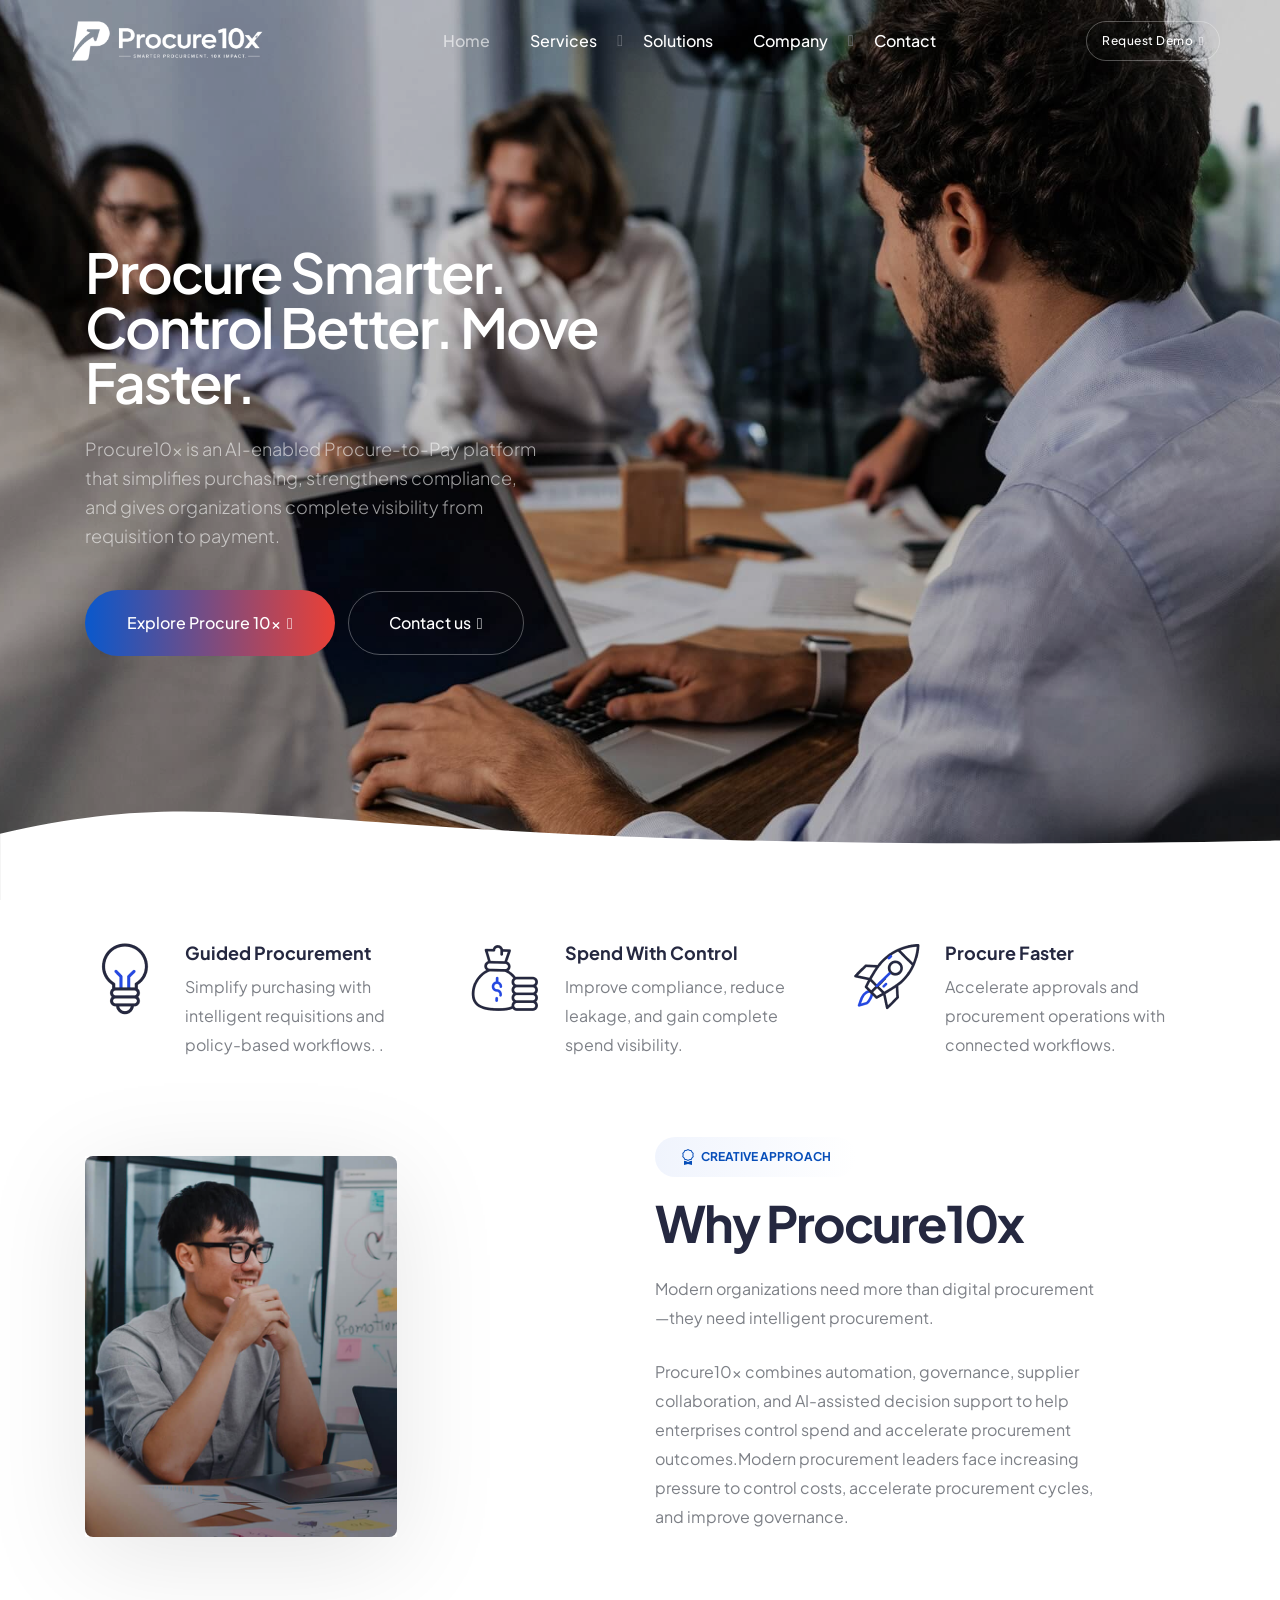
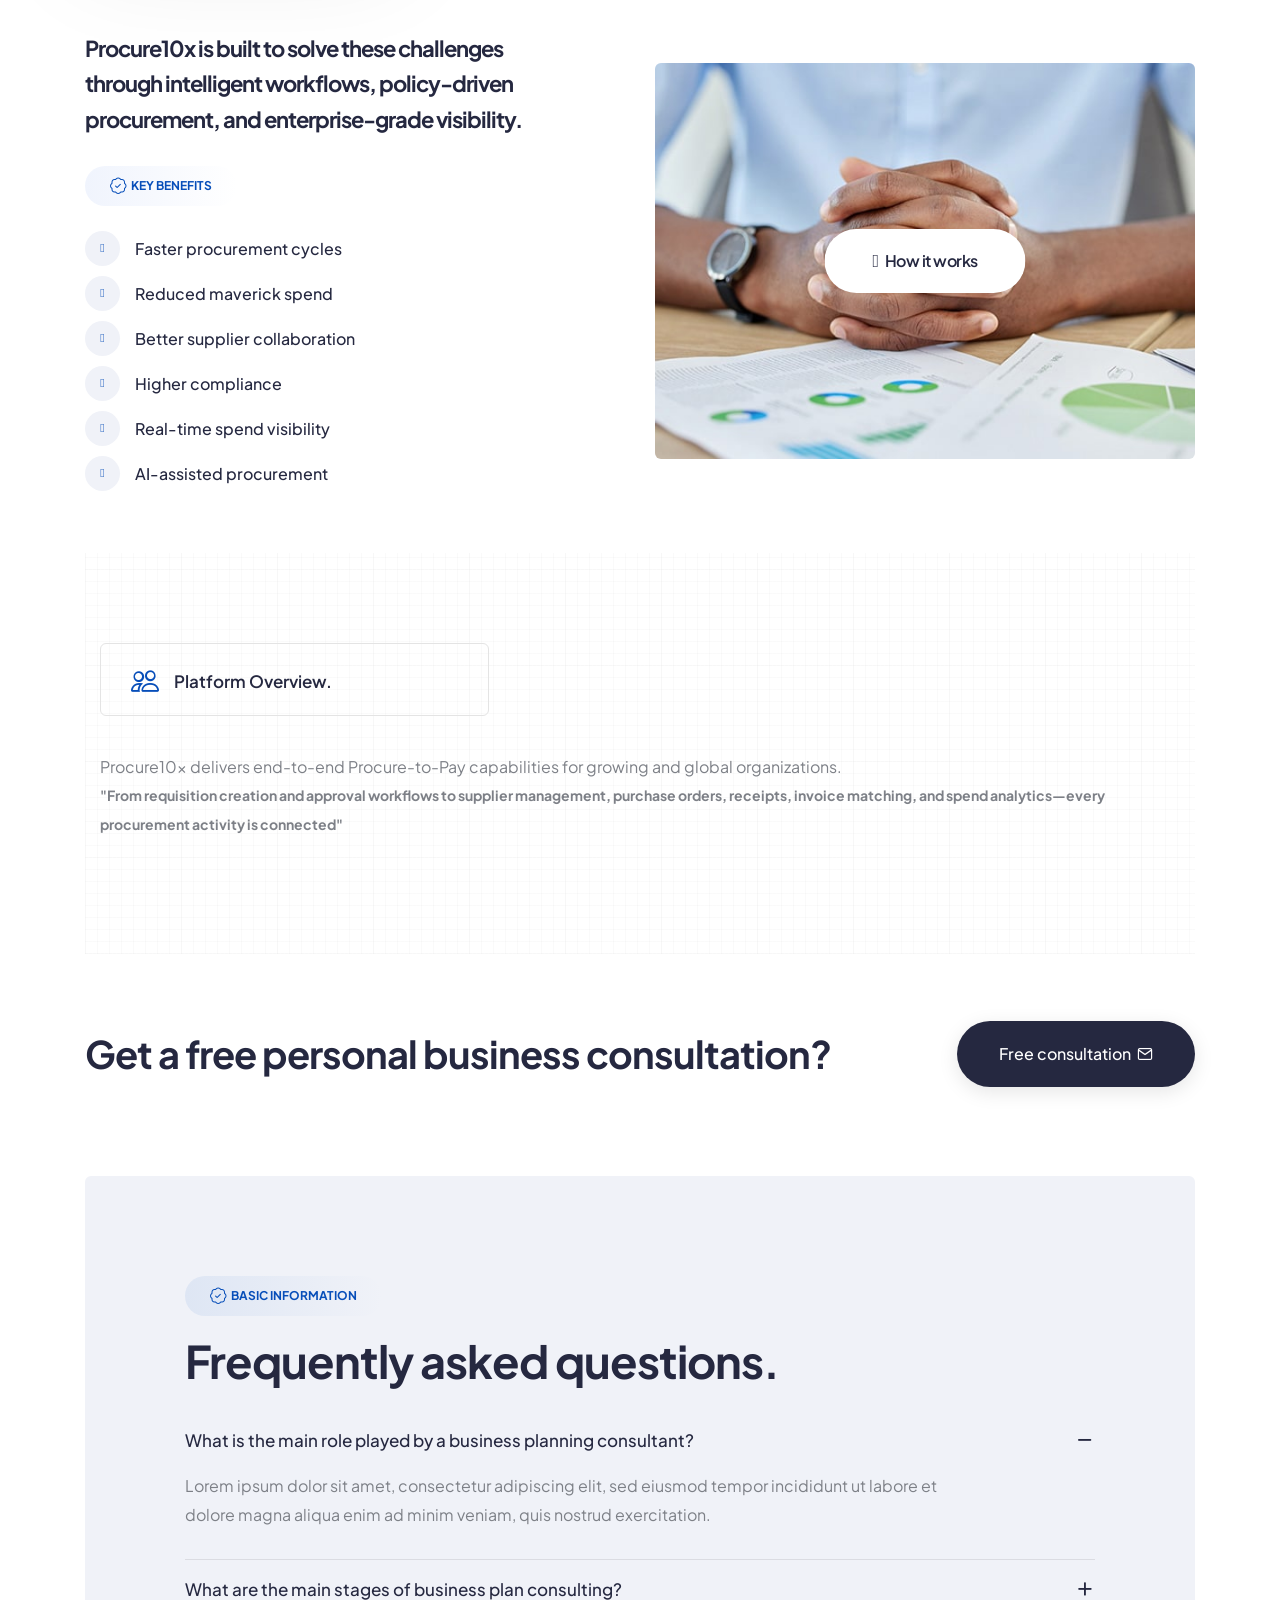
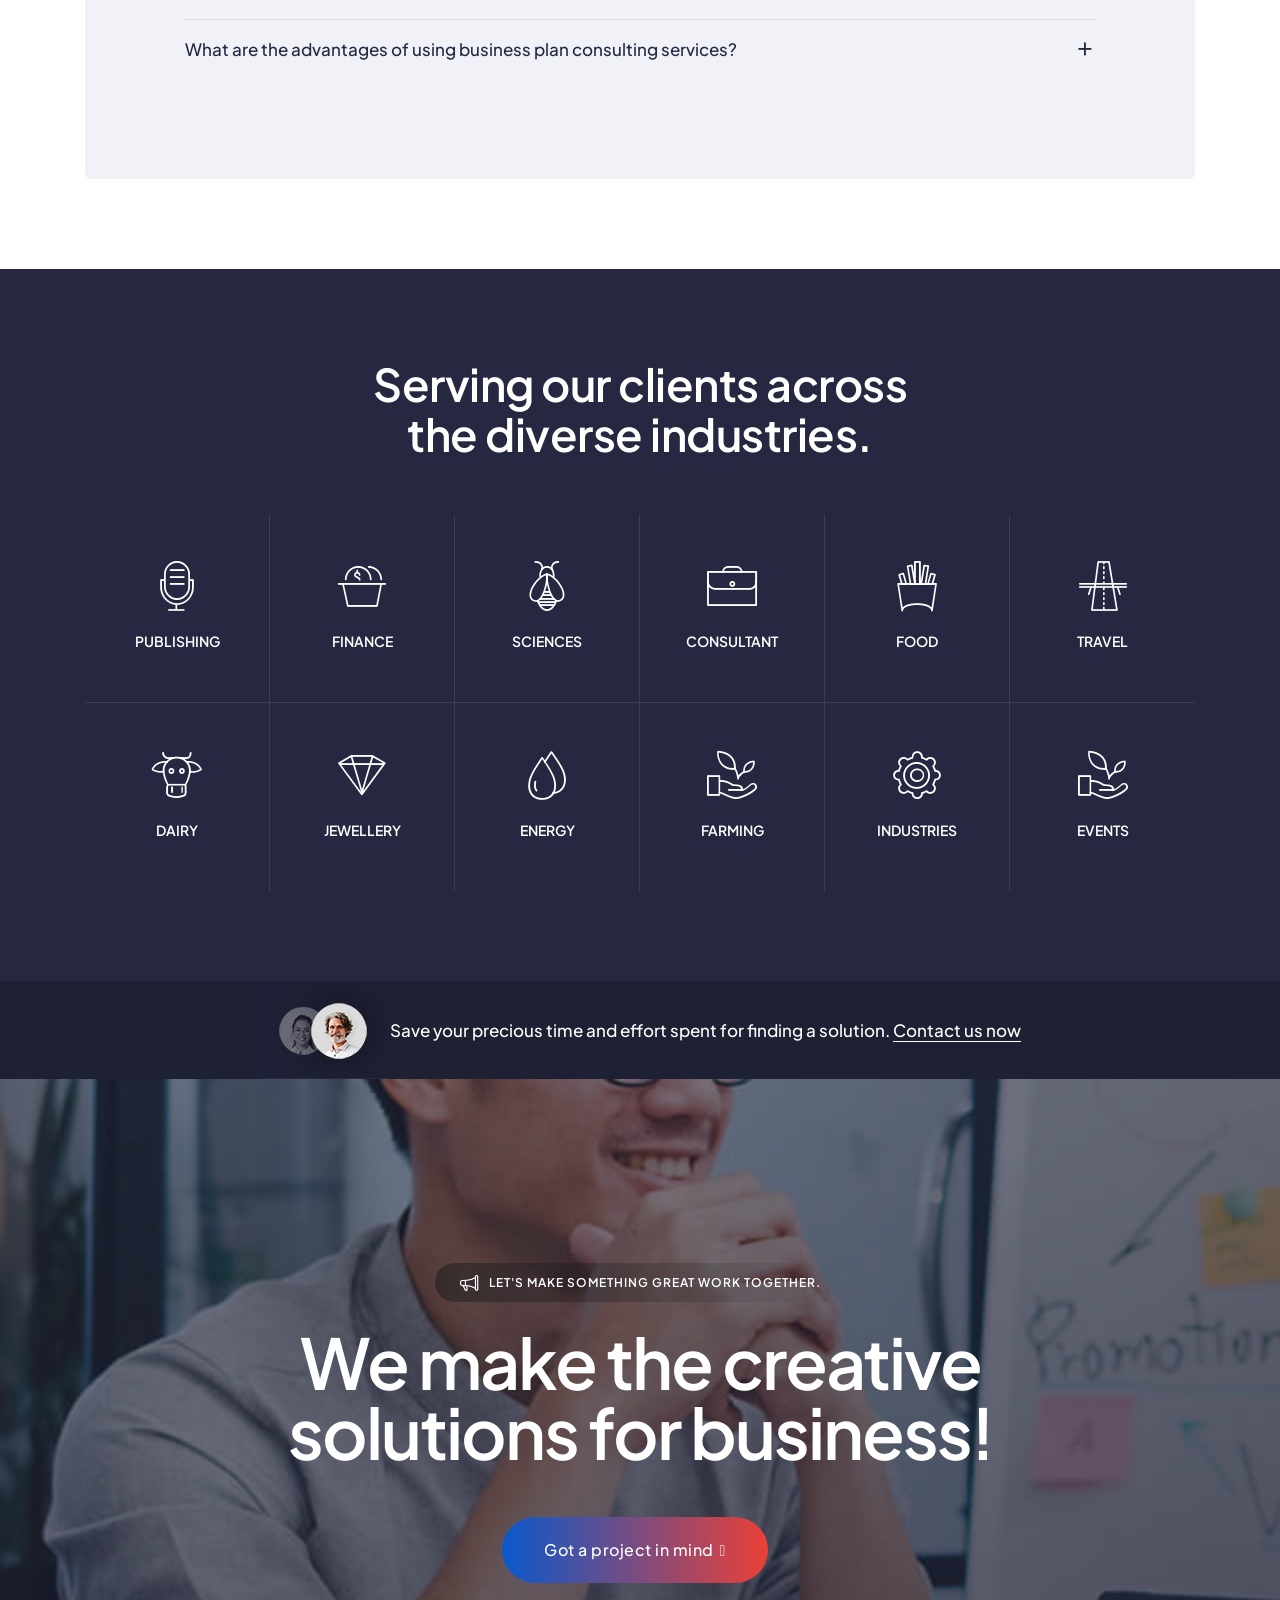
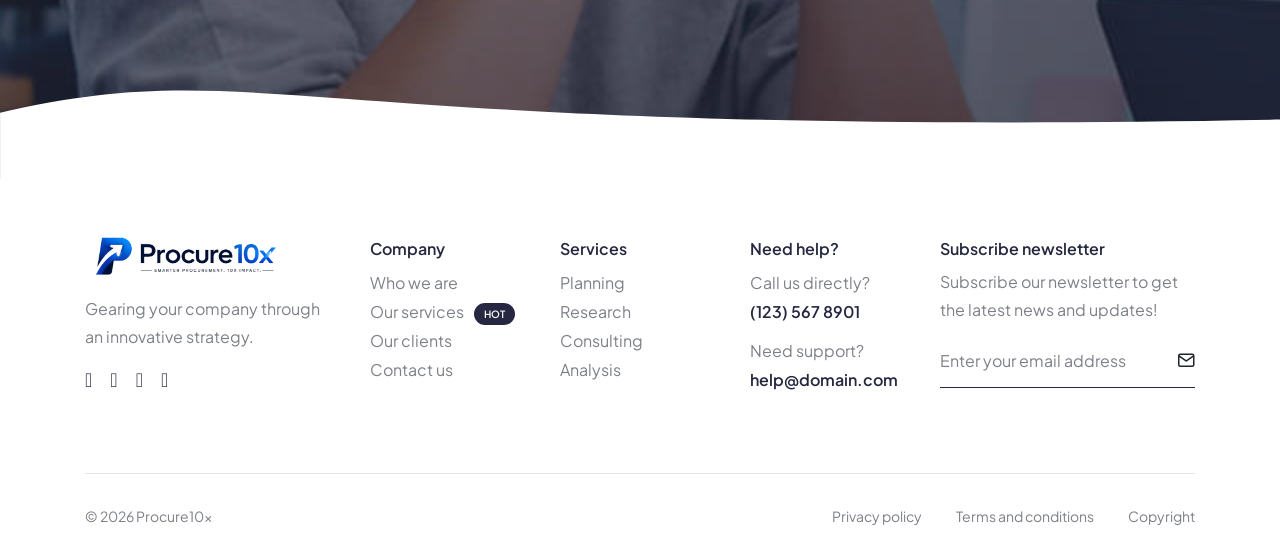
==== commit 99415e4a: "25May website contetnt add" ====
--- a/index.html
+++ b/index.html
@@ -44,7 +44,7 @@
             <!-- start navigation -->
             <nav class="navbar navbar-expand-lg header-transparent bg-transparent header-reverse glass-effect" data-header-hover="light">
                 <div class="container-fluid">
-                    <div class="col-auto col-xxl-4 col-lg-3 me-lg-0 me-auto">
+                    <div class="col-auto col-xxl-3 col-lg-3 me-lg-0 me-auto">
                         <a class="navbar-brand" href="index.html">
                             <img src="./assets/img/logo-white.png" data-at2x="./assets/img/logo-white.png" alt="" class="default-logo" width="250" height="80">
                           
@@ -90,7 +90,7 @@
                             </ul>
                         </div>
                     </div>
-                    <div class="col-auto col-xxl-3 col-lg-2 text-end d-none d-sm-flex">
+                    <div class="col-auto col-xxl-2 col-lg-2 text-end d-none d-sm-flex">
                         <div class="header-icon">
                             <div class="header-button"><a href="#" class="btn btn-large btn-transparent-white-light btn-rounded text-transform-none border-1">Request Demo<i class="fa-solid fa-arrow-right"></i></a></div>
                         </div>  
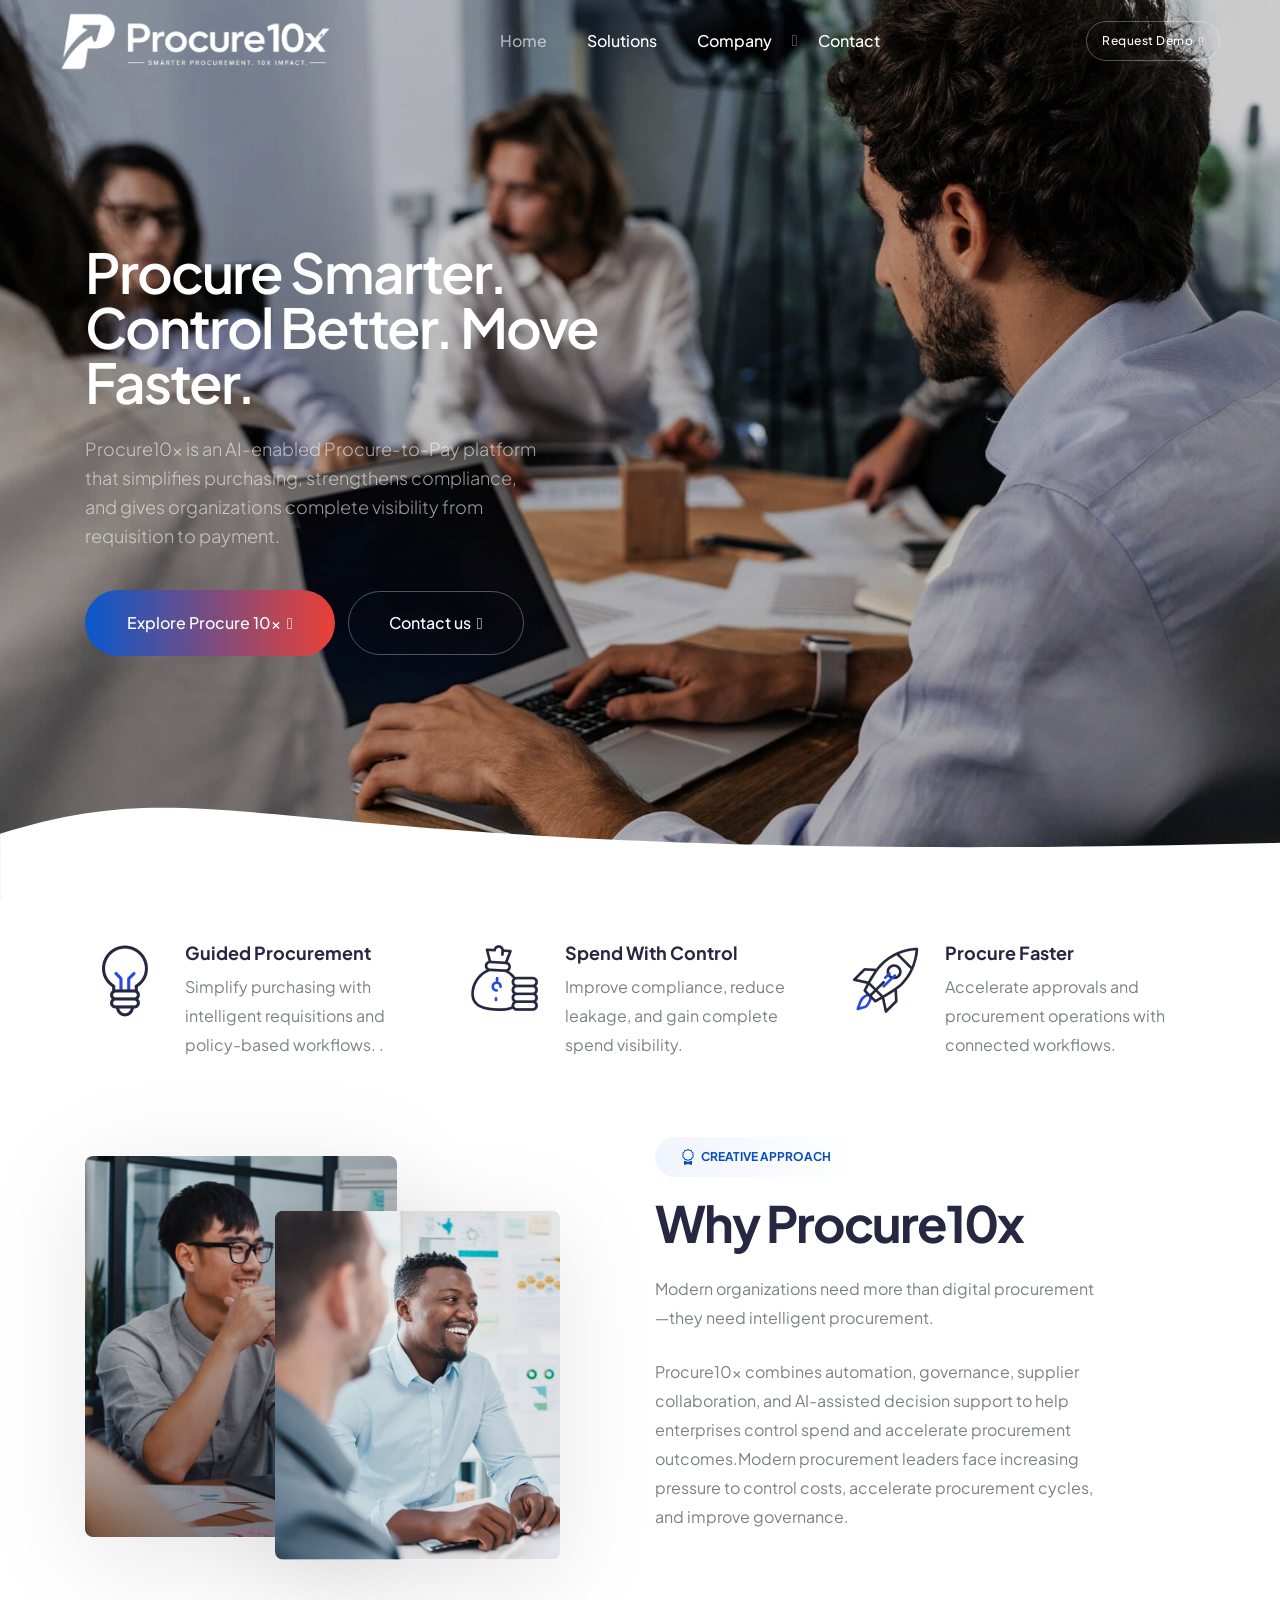
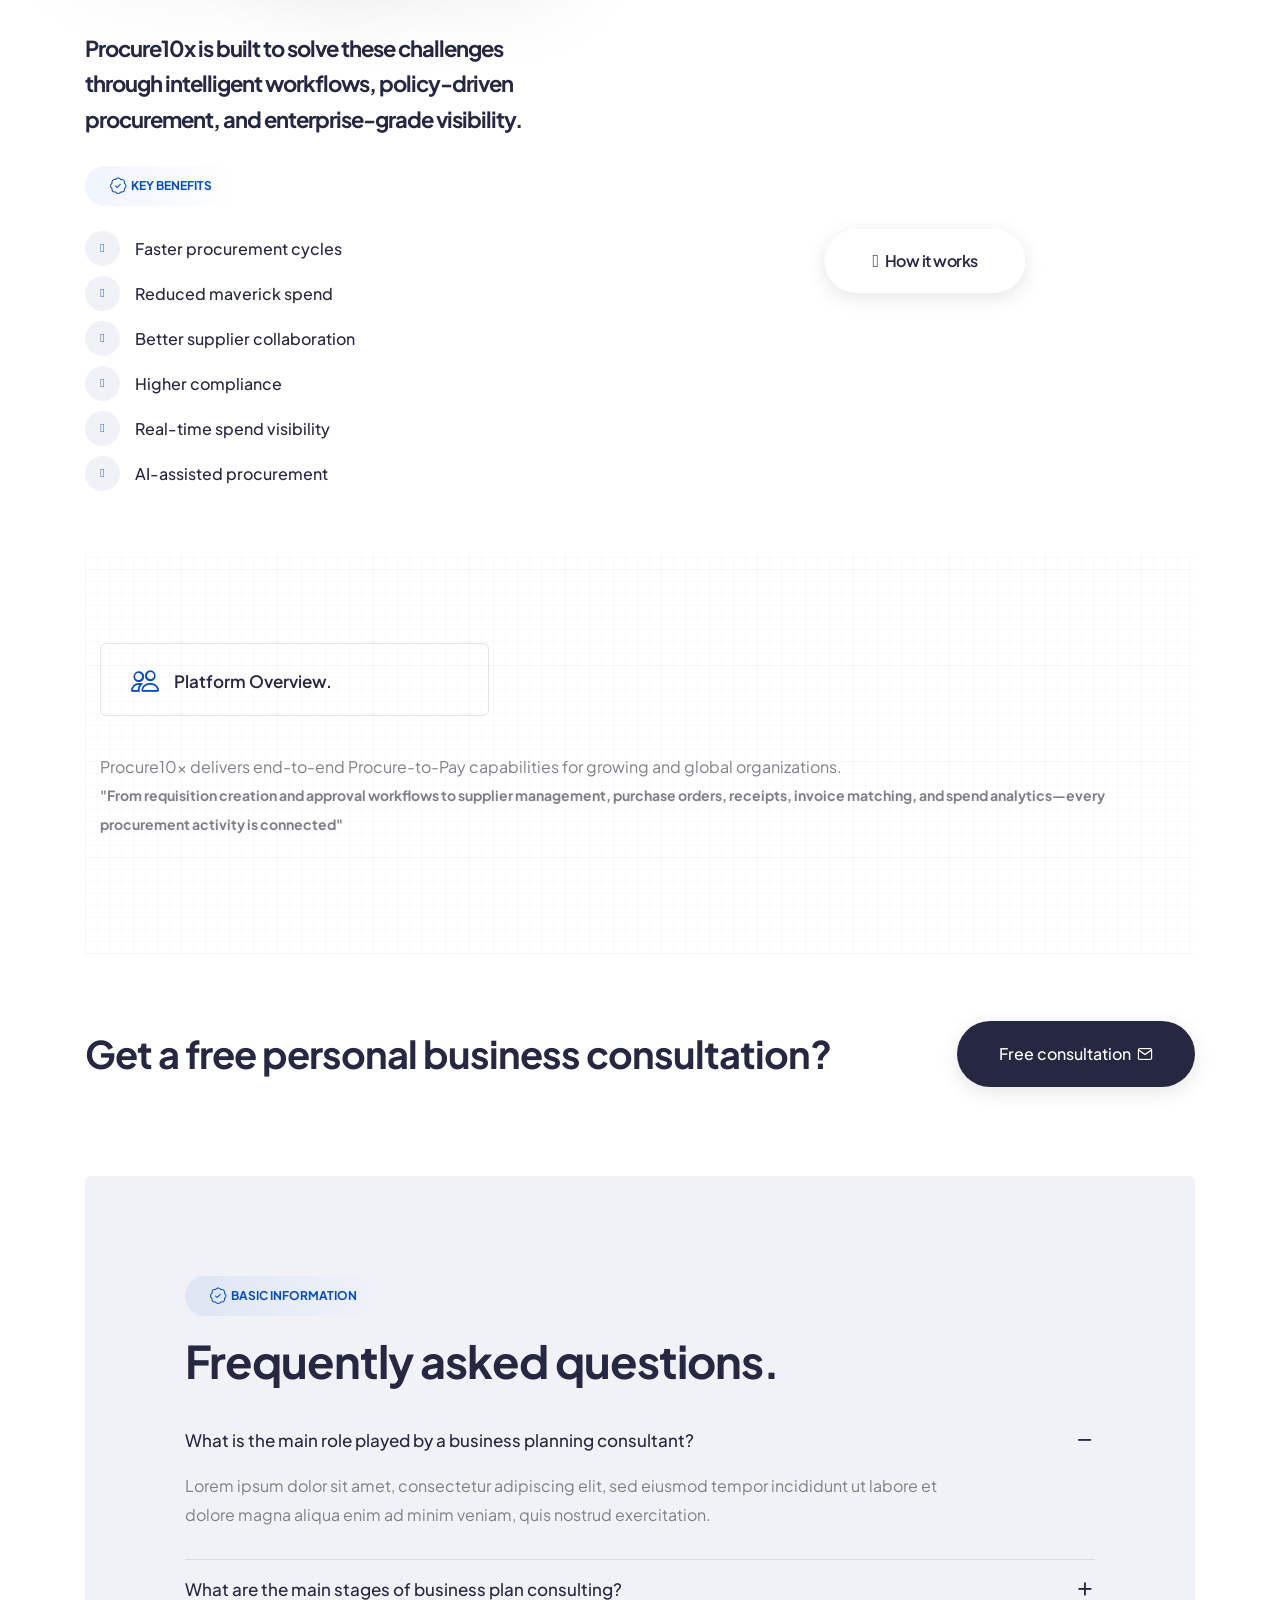
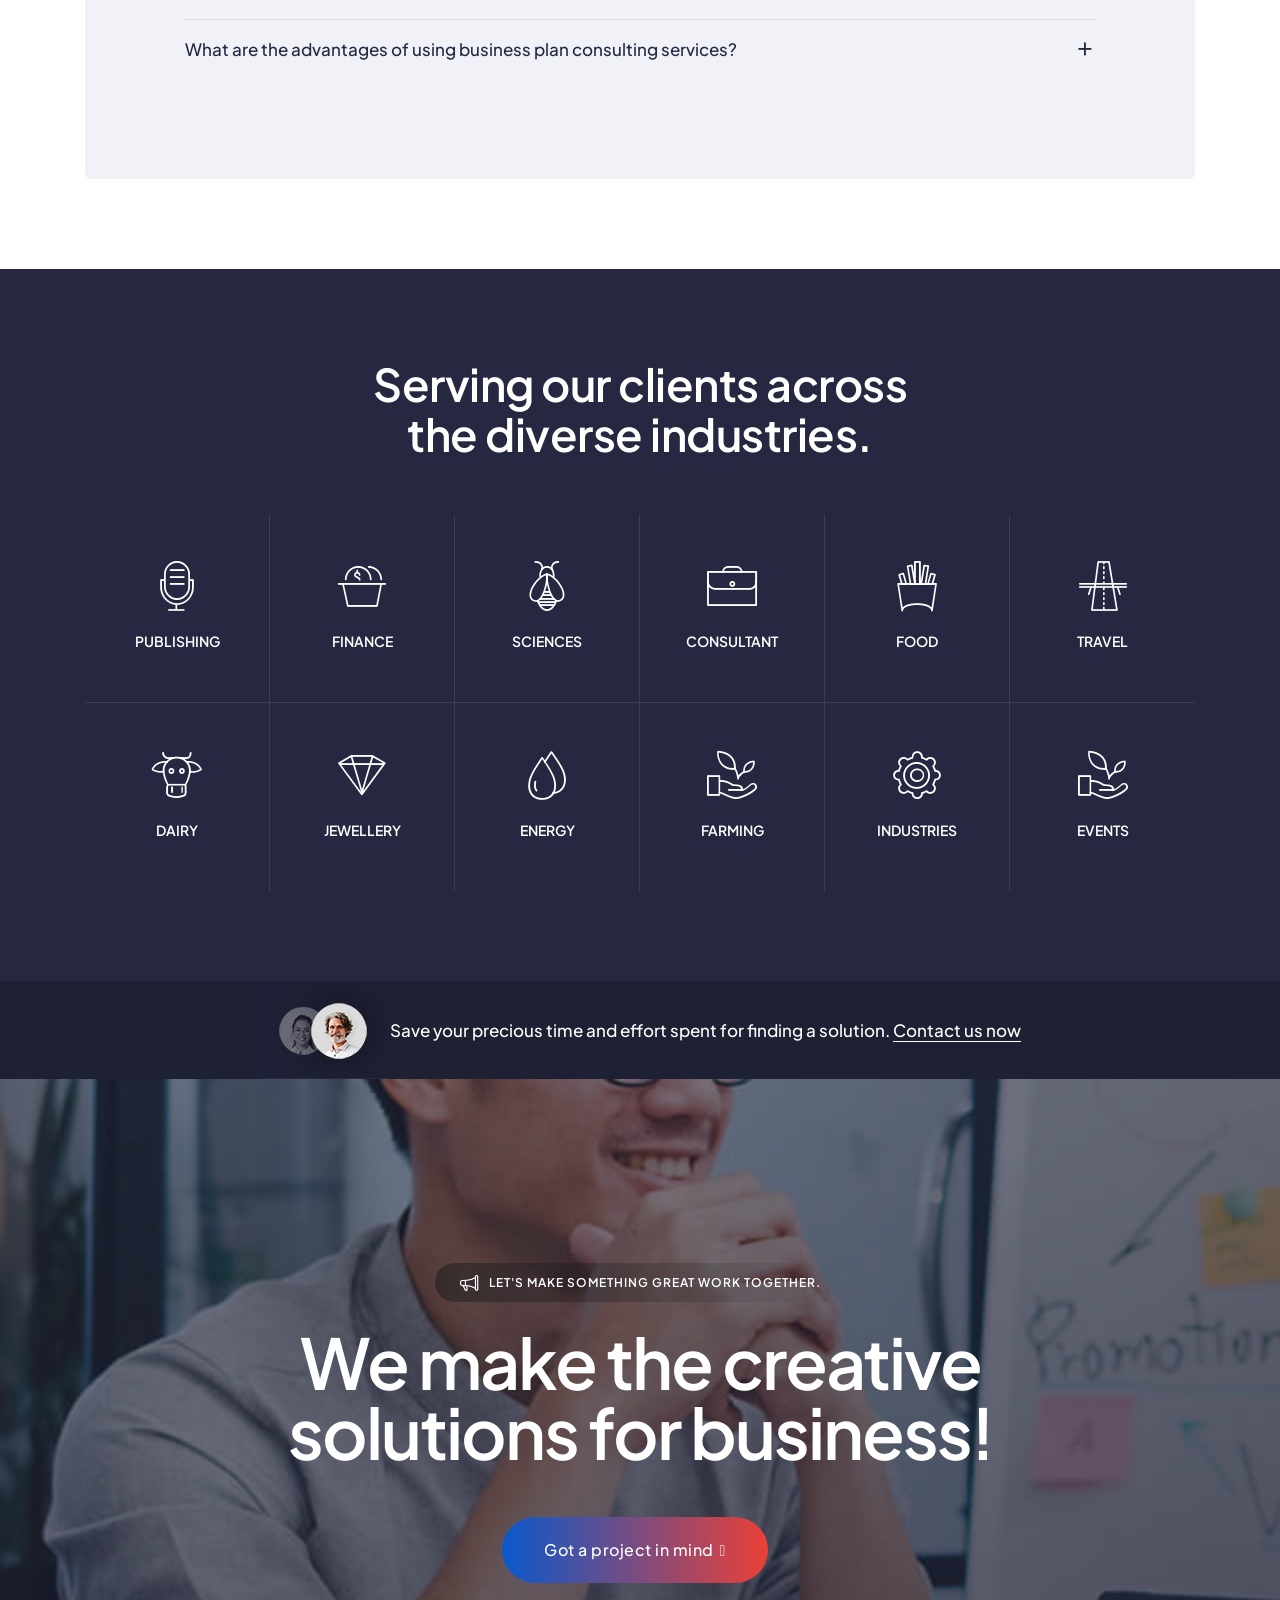
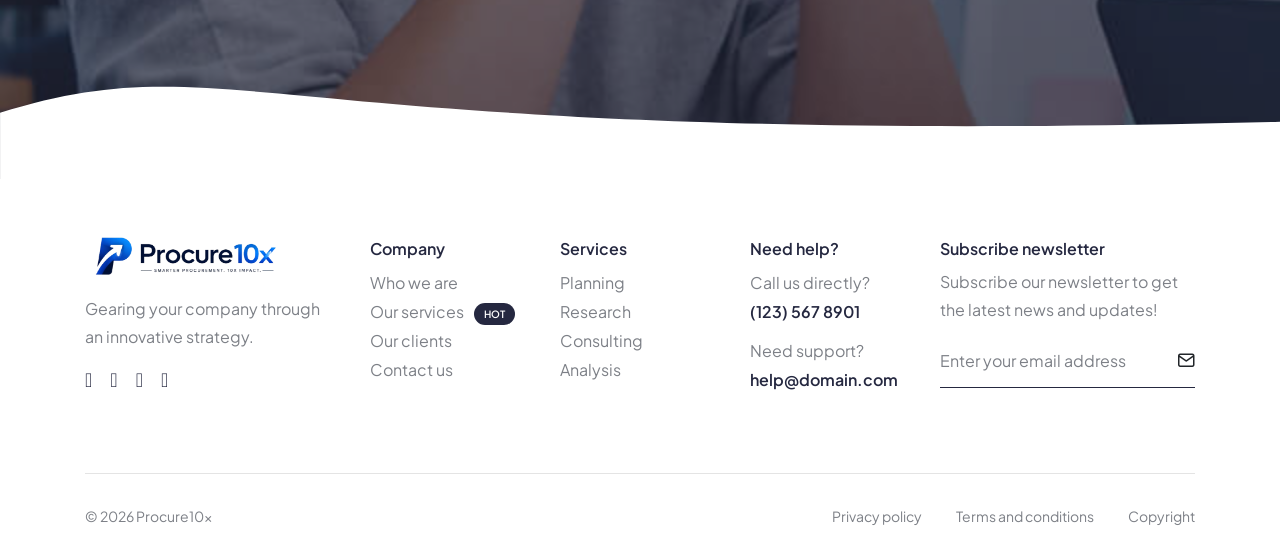
==== commit 09ae31f9: "about page design" ====
--- a/index.html
+++ b/index.html
@@ -44,7 +44,7 @@
             <!-- start navigation -->
             <nav class="navbar navbar-expand-lg header-transparent bg-transparent header-reverse glass-effect" data-header-hover="light">
                 <div class="container-fluid">
-                    <div class="col-auto col-xxl-3 col-lg-3 me-lg-0 me-auto">
+                    <div class="col-auto col-xxl-3 col-lg-3 me-lg-0 me-auto px-0">
                         <a class="navbar-brand" href="index.html">
                             <img src="./assets/img/logo-white.png" data-at2x="./assets/img/logo-white.png" alt="" class="default-logo" width="250" height="80">
                           
@@ -63,18 +63,7 @@
                         <div class="collapse navbar-collapse justify-content-center" id="navbarNav"> 
                             <ul class="navbar-nav"> 
                                 <li class="nav-item active"><a href="index.html" class="nav-link">Home</a></li>
-                                <li class="nav-item dropdown dropdown-with-icon-style02">
-                                    <a href="#" class="nav-link">Services</a>
-                                    <i class="fa-solid fa-angle-down dropdown-toggle" id="navbarDropdownMenuLink" role="button" data-bs-toggle="dropdown" aria-expanded="false"></i>
-                                    <ul class="dropdown-menu" aria-labelledby="navbarDropdownMenuLink"> 
-                                        <li><a href="#"><i class="bi bi-briefcase"></i>Data analytics</a></li>
-                                        <li><a href="#"><i class="bi bi-clipboard-data"></i>Finance consulting</a></li>
-                                        <li><a href="#"><i class="bi bi-peace"></i>Technology innovation</a></li>
-                                        <li><a href="#"><i class="bi bi-bar-chart-line"></i>Digital commerce</a></li>
-                                        <li><a href="#"><i class="bi bi-send-check"></i>Artificial intelligence</a></li>
-                                        <li><a href="#"><i class="bi bi-globe2"></i>Cloud computing</a></li>
-                                    </ul>
-                                </li>
+                             
                                 <li class="nav-item"><a href="solution.html" class="nav-link">Solutions</a></li>
                                 <li class="nav-item dropdown dropdown-with-icon-style02">
                                     <a href="#" class="nav-link">Company</a>
@@ -1167,24 +1156,32 @@
                 </path>
                 </svg>
             </div>
-        </section></div><div class="navbar-full-screen-menu-inner"><div class="collapse navbar-collapse justify-content-center navbar-collapse-clone mCustomScrollbar _mCS_1 mCS_no_scrollbar" id="navbarNav-clone" style=""><div id="mCSB_1" class="mCustomScrollBox mCS-light mCSB_vertical mCSB_inside" style="max-height: none;" tabindex="0"><div id="mCSB_1_container" class="mCSB_container mCS_y_hidden mCS_no_scrollbar_y" style="position:relative; top:0; left:0;" dir="ltr"> 
+        </section>
+    
+    
+    </div>
+        
+        
+        <div class="navbar-full-screen-menu-inner">
+            <div class="collapse navbar-collapse justify-content-center navbar-collapse-clone mCustomScrollbar _mCS_1 mCS_no_scrollbar" id="navbarNav-clone" style="">
+                <div id="mCSB_1" class="mCustomScrollBox mCS-light mCSB_vertical mCSB_inside" style="max-height: none;" tabindex="0">
+                    <div id="mCSB_1_container" class="mCSB_container mCS_y_hidden mCS_no_scrollbar_y" style="position:relative; top:0; left:0;" dir="ltr"> 
                             <ul class="navbar-nav"> 
                                 <li class="nav-item active"><a href="" class="nav-link">Home</a></li>
                                 <li class="nav-item"><a href="about.html" class="nav-link">About</a></li> 
-                                <li class="nav-item dropdown dropdown-with-icon-style02">
-                                    <a href="#" class="nav-link">Services</a>
+                              
+                                <li class="nav-item"><a href="solution.html" class="nav-link">Solutions</a></li>
+                                 <li class="nav-item dropdown dropdown-with-icon-style02">
+                                    <a href="#" class="nav-link">Company</a>
                                     <i class="fa-solid fa-angle-down dropdown-toggle dropdown-toggle-clone" id="navbarDropdownMenuLink" role="button" data-bs-toggle="dropdown" aria-expanded="false"></i>
                                     <ul class="dropdown-menu" aria-labelledby="navbarDropdownMenuLink"> 
-                                        <li><a href="#"><i class="bi bi-briefcase"></i>Data analytics</a></li>
-                                        <li><a href="#"><i class="bi bi-clipboard-data"></i>Finance consulting</a></li>
-                                        <li><a href="#"><i class="bi bi-peace"></i>Technology innovation</a></li>
-                                        <li><a href="#"><i class="bi bi-bar-chart-line"></i>Digital commerce</a></li>
-                                        <li><a href="#"><i class="bi bi-send-check"></i>Artificial intelligence</a></li>
-                                        <li><a href="#"><i class="bi bi-globe2"></i>Cloud computing</a></li>
+                                        <li><a href="about.html"><i class="bi bi-briefcase"></i> About Us</a></li>
+                                        <li><a href="#"><i class="bi bi-clipboard-data"></i>Why Procure10x</a></li>
+                                        <li><a href="#"><i class="bi bi-peace"></i>Career</a></li>
+                                        <li><a href="#"><i class="bi bi-bar-chart-line"></i>Culture</a></li>
                                     </ul>
-                                </li>
-                                <li class="nav-item"><a href="solution.html" class="nav-link">Solutions</a></li>
-                                <li class="nav-item"><a href="#" class="nav-link">Blog</a></li>
+                                </li> 
+
                                 <li class="nav-item"><a href="#" class="nav-link">Contact</a></li>
                             </ul>
                         </div><div id="mCSB_1_scrollbar_vertical" class="mCSB_scrollTools mCSB_1_scrollbar mCS-light mCSB_scrollTools_vertical" style="display: none;"><div class="mCSB_draggerContainer"><div id="mCSB_1_dragger_vertical" class="mCSB_dragger" style="position: absolute; min-height: 30px; top: 0px;"><div class="mCSB_dragger_bar" style="line-height: 30px;"></div></div><div class="mCSB_draggerRail"></div></div></div></div></div><button class="navbar-toggler float-start navbar-toggler-clone collapsed" type="button" data-bs-toggle="collapse" data-bs-target="#navbarNav" aria-controls="#navbarNav-clone" aria-label="Toggle navigation" data-target="#navbarNav-clone" aria-expanded="false">
@@ -1192,7 +1189,12 @@
                             <span class="navbar-toggler-line"></span>
                             <span class="navbar-toggler-line"></span>
                             <span class="navbar-toggler-line"></span>
-                        </button></div>
+                        </button>
+                    
+                    
+        </div>
+
+
         <!-- end hero section -->
         <!-- start section -->
         
--- a/assets/css/style.min.css
+++ b/assets/css/style.min.css
@@ -7289,7 +7289,7 @@
   padding-right: 45px;
 }
 header.sticky .navbar-brand {
-  padding: 20px 0;
+  padding: 5px 0;
 }
 header.sticky .navbar {
   -webkit-transform: translateY(-100%);
@@ -7519,12 +7519,12 @@
   padding: 20px 0;
 }
 header .navbar.mini-header .navbar-brand img {
-  max-height: 46px;
+  max-height: 130px;
 }
 header .navbar-brand {
   margin-right: 0;
   vertical-align: middle;
-  padding: 15px 0;
+  padding: 5px 0;
   display: inline-block;
   font-size: 0;
 }
@@ -7540,7 +7540,7 @@
   width: 0;
 }
 header .navbar-brand img {
-  max-height: 46px;
+  max-height: 120px;
 }
 header .header-top-bar {
   position: fixed;
@@ -20022,4 +20022,59 @@
 .footer-demo img {
   max-height: 55px !important;
 }
+
+
+
+/* bg color */
+.bg-cabaret-red {
+    background-color: #d94f6f;
+}
+.bg-ghost-white{
+    background-color: #F4F6FF;
+}
+.bg-cosmic-latte-white{
+    background-color: #F2FBF9;
+}
+.bg-chablis-red{
+    background-color: #FEF3F5;
+}
+.bg-lavender-violet{
+    background-color: #F5EDFC;
+}
+.bg-clear-green {
+    background-color: #E9F6F5;
+}
+.bg-linen-white {
+    background-color: #FBF3EE;
+}
+.bg-lavender-violet-light {
+    background-color: #ECF7FC;
+}
+.bg-midnight-blue {
+    background-color: #242e45;
+}
+
+.bg-sky-blue{
+background-color: #EAF4FF;
+}
+
+.bg-peach {
+  background-color: #FFF1E8;
+}
+  /* sky blue */
+.bg-gradient-flamingo-amethyst-green {
+    background-image: linear-gradient(to right, #E3545C, #c84d9d, #885dd1, #2f86bc, #01a89e);
+}
+.bg-gradient-very-light-gray {
+    background-image: linear-gradient(to bottom, #f9eaec, #f9eaec, #faf5f9, #fcfafc, #ffffff);
+}
+.bg-gradient-very-ghost-white {
+    background-image: linear-gradient(to bottom, #f4f6ff, #f7f8ff, #fafaff, #fdfdff, #ffffff);
+}
+/* text gradient color */
+.text-gradient-orange-sky-blue {
+    background-image: linear-gradient(to right, #E2545D, #AB5A99, #7466C6, #4588B0, #1BA69C);
+    -webkit-background-clip: text;
+    -webkit-text-fill-color: transparent;
+}
 /*# sourceMappingURL=style.min.css.map */
--- a/assets/css/it-business.css
+++ b/assets/css/it-business.css
@@ -18,7 +18,7 @@
 }
 /* header */
 header .navbar-brand img {
-    max-height: 52px;
+    max-height: 120px;
 } 
 .navbar .navbar-nav .nav-link {
     font-size: 17px;
